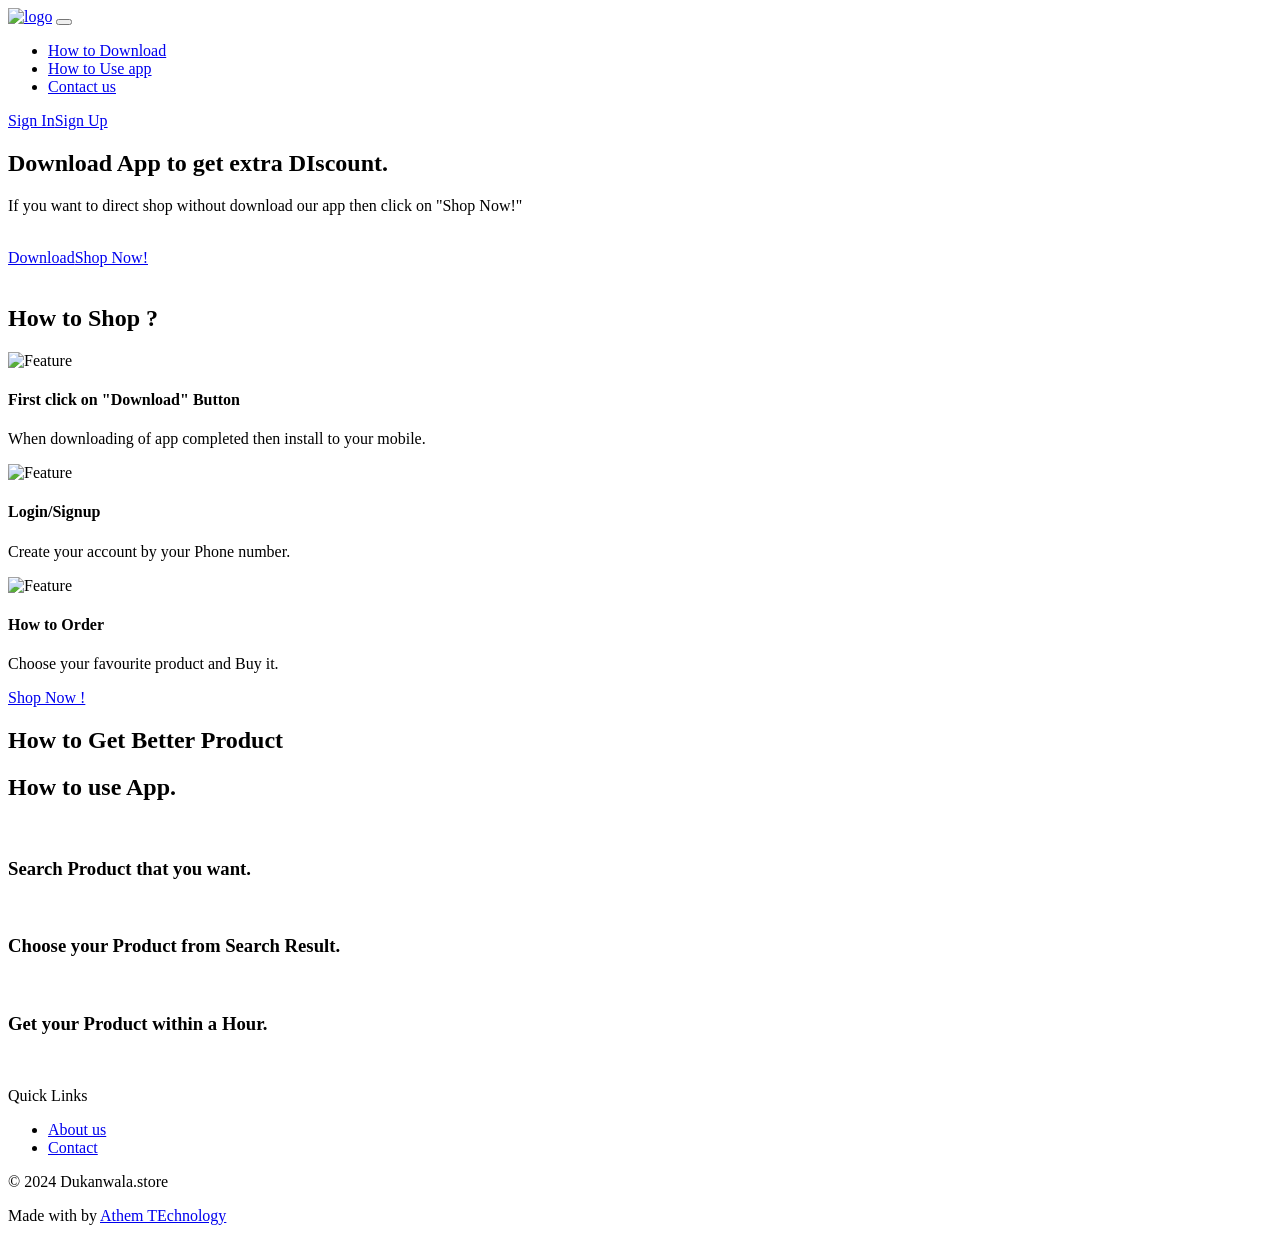
==== index.html @ d84aed53 "Add files via upload" ====
<!DOCTYPE html>
<html lang="en-US" dir="ltr">

  <head>
    <meta charset="utf-8">
    <meta http-equiv="X-UA-Compatible" content="IE=edge">
    <meta name="viewport" content="width=device-width, initial-scale=1">


    <!-- ===============================================-->
    <!--    Document Title-->
    <!-- ===============================================-->
    <title>dukanwala.store</title>


    <!-- ===============================================-->
    <!--    Favicons-->
    <!-- ===============================================-->
    <link rel="apple-touch-icon" sizes="180x180" href="img/bg logo.png">
    <link rel="icon" type="image/png" sizes="32x32" href="img/bg logo.png">
    <link rel="icon" type="image/png" sizes="16x16" href="img/bg logo.png">
    <link rel="shortcut icon" type="image/x-icon" href="img/bg logo.png">
    <link rel="manifest" href="img/bg logo.png">
    <meta name="msapplication-TileImage" content="img/bg logo.png">
    <meta name="theme-color" content="#ffffff">


    <!-- ===============================================-->
    <!--    Stylesheets-->
    <!-- ===============================================-->
    <link href="assets/css/theme.css" rel="stylesheet" />

  </head>


  <body>

    <!-- ===============================================-->
    <!--    Main Content-->
    <!-- ===============================================-->
    <main class="main" id="top">
      <nav class="navbar navbar-expand-lg navbar-light sticky-top" data-navbar-on-scroll="data-navbar-on-scroll">
        <div class="container"><a class="navbar-brand" href="index.html"><img src="img/logo name.png" height="31" alt="logo" /></a>
          <button class="navbar-toggler" type="button" data-bs-toggle="collapse" data-bs-target="#navbarSupportedContent" aria-controls="navbarSupportedContent" aria-expanded="false" aria-label="Toggle navigation"><span class="navbar-toggler-icon"> </span></button>
          <div class="collapse navbar-collapse border-top border-lg-0 mt-4 mt-lg-0" id="navbarSupportedContent">
            <ul class="navbar-nav ms-auto">
              <li class="nav-item"><a class="nav-link" aria-current="page" href="#feature">How to Download</a></li>
              <li class="nav-item"><a class="nav-link" aria-current="page" href="#superhero">How to Use app</a></li>
              <li class="nav-item"><a class="nav-link" aria-current="page" href="contect.html">Contact us</a></li>
            </ul>
            <div class="d-flex ms-lg-4"><a class="btn btn-secondary-outline" href="https://mydukaan.io/wala1">Sign In</a><a class="btn btn-warning ms-3" href="https://mydukaan.io/wala1">Sign Up</a></div>
          </div>
        </div>
      </nav>
      <section class="pt-7">
        <div class="container">
          <div class="row align-items-center">
            <div class="col-md-6 text-md-start text-center py-6">
              <h1 class="mb-4 fs-9 fw-bold">Download App to get extra DIscount.</h1>
              <p class="mb-6 lead text-secondary">If you want to direct shop without download our app then click on "Shop Now!"<br class="d-none d-xl-block" /><br class="d-none d-xl-block" /></p>
              <div class="text-center text-md-start"><a class="btn btn-warning me-3 btn-lg" href="app link/Dukan Wala_1_1.0.apk" role="button">Download</a><a class="btn btn-warning me-3 btn-lg" href="https://mydukaan.io/wala1" role="button">Shop Now!</a></div>
            </div>
            <div class="col-md-6 text-end"><img class="pt-7 pt-md-0 img-fluid" src="assets/img/marketer/marketer.png" alt="" /></div>
          </div>
        </div>
      </section>


      <!-- ============================================-->
      <!-- <section> begin ============================-->
      <section class="pt-5 pt-md-9 mb-6" id="feature">



        <div class="container">
          <h1 class="fs-9 fw-bold mb-4 text-center"> How to Shop ? <br class="d-none d-xl-block" /></h1>
          <div class="row">
            <div class="col-lg-3 col-sm-6 mb-2"> <img class="mb-3 ms-n3" src="assets/img/category/icon1.png" width="75" alt="Feature" />
              <h4 class="mb-3">First click on "Download" Button</h4>
              <p class="mb-0 fw-medium text-secondary">When downloading of app completed then install to your mobile.</p>
            </div>
            <div class="col-lg-3 col-sm-6 mb-2"> <img class="mb-3 ms-n3" src="assets/img/category/icon2.png" width="75" alt="Feature" />
              <h4 class="mb-3">Login/Signup</h4>
              <p class="mb-0 fw-medium text-secondary">Create your account by your Phone number.</p>
            </div>
            <div class="col-lg-3 col-sm-6 mb-2"> <img class="mb-3 ms-n3" src="assets/img/category/icon4.png" width="75" alt="Feature" />
              <h4 class="mb-3">How to Order</h4>
              <p class="mb-0 fw-medium text-secondary">Choose your favourite product and Buy it.</p>
            </div>
          </div>
          <div class="text-center"><a class="btn btn-warning" href="https://mydukaan.io/wala1" role="button">Shop Now !</a></div>
        </div><!-- end of .container-->

      </section>
      <!-- <section> close ============================-->
      <!-- ============================================-->




  










      <!-- ============================================-->
      <!-- <section> begin ============================-->
      <section class="py-md-11 py-8" id="superhero">

        <div class="bg-holder z-index--1 bottom-0 d-none d-lg-block background-position-top" style="background-image:url(assets/img/superhero/oval.png);opacity:.5; background-position: top !important ;">
        </div>
        <!--/.bg-holder-->

        <div class="container">
          <div class="row justify-content-center">
            <div class="col-lg-6 text-center">
              <h1 class="fw-bold mb-4 fs-7">How to Get Better Product</h1>
            </div>
          </div>
        </div><!-- end of .container-->

      </section>
      <!-- <section> close ============================-->
      <!-- ============================================-->




      <!-- ============================================-->
      <!-- <section> begin ============================-->
      <section class="pt-5" id="marketing">

        <div class="container">
          <h1 class="fw-bold fs-6 mb-3">How to use App.</h1>
          <p class="mb-6 text-secondary"></p>
          <div class="row">
            <div class="col-md-4 mb-4">
              <div class="card"><img class="card-img-top" src="assets/img/marketing/marketing01.png" alt="" />
                <div class="card-body ps-0">
                  <h3 class="fw-bold">Search Product that you want.</h3>
                </div>
              </div>
            </div>
            <div class="col-md-4 mb-4">
              <div class="card"><img class="card-img-top" src="assets/img/marketing/marketing02.png" alt="" />
                <div class="card-body ps-0">
                  <h3 class="fw-bold">Choose your Product from Search Result.</h3>
                </div>
              </div>
            </div>
            <div class="col-md-4 mb-4">
              <div class="card"><img class="card-img-top" src="assets/img/marketing/marketing03.png" alt="" />
                <div class="card-body ps-0">
                  <h3 class="fw-bold">Get your Product within a Hour.</h3>
                </div>
              </div>
            </div>
          </div>
        </div><!-- end of .container-->

      </section>
      <!-- <section> close ============================-->
      <!-- ============================================-->




      <!-- ============================================-->
      <!-- <section> begin ============================-->
      <section class="pb-2 pb-lg-5">

        <div class="container">
          <div class="row border-top border-top-secondary pt-7">
            <div class="col-lg-3 col-md-6 mb-4 mb-md-6 mb-lg-0 mb-sm-2 order-1 order-md-1 order-lg-1"><img class="mb-4" src="img/logo name.png" width="184" alt="" /></div>
            <div class="col-lg-3 col-md-6 mb-4 mb-lg-0 order-3 order-md-3 order-lg-2">
              <p class="fs-2 mb-lg-4">Quick Links</p>
              <ul class="list-unstyled mb-0">
                <li class="mb-1"><a class="link-900 text-secondary text-decoration-none" href="contect.html">About us</a></li>
                <li class="mb-1"><a class="link-900 text-secondary text-decoration-none" href="contect.html">Contact</a></li>
              </ul>
            </div>
          </div>
        </div><!-- end of .container-->

      </section>
      <!-- <section> close ============================-->
      <!-- ============================================-->




      <!-- ============================================-->
      <!-- <section> begin ============================-->
      <section class="text-center py-0">

        <div class="container">
          <div class="container border-top py-3">
            <div class="row justify-content-between">
              <div class="col-12 col-md-auto mb-1 mb-md-0">
                <p class="mb-0">&copy; 2024 Dukanwala.store</p>
              </div>
              <div class="col-12 col-md-auto">
                <p class="mb-0">
                  Made with<span class="fas fa-heart mx-1 text-danger"> </span>by <a class="text-decoration-none ms-1" href="#" target="_blank">Athem TEchnology</a></p>
              </div>
            </div>
          </div>
        </div><!-- end of .container-->

      </section>
      <!-- <section> close ============================-->
      <!-- ============================================-->


    </main>
    <!-- ===============================================-->
    <!--    End of Main Content-->
    <!-- ===============================================-->




    <!-- ===============================================-->
    <!--    JavaScripts-->
    <!-- ===============================================-->
    <script src="vendors/@popperjs/popper.min.js"></script>
    <script src="vendors/bootstrap/bootstrap.min.js"></script>
    <script src="vendors/is/is.min.js"></script>
    <script src="https://polyfill.io/v3/polyfill.min.js?features=window.scroll"></script>
    <script src="vendors/fontawesome/all.min.js"></script>
    <script src="assets/js/theme.js"></script>

    <link href="https://fonts.googleapis.com/css2?family=Poppins:wght@400;500;600;700&amp;family=Volkhov:wght@700&amp;display=swap" rel="stylesheet">
  </body>

</html>
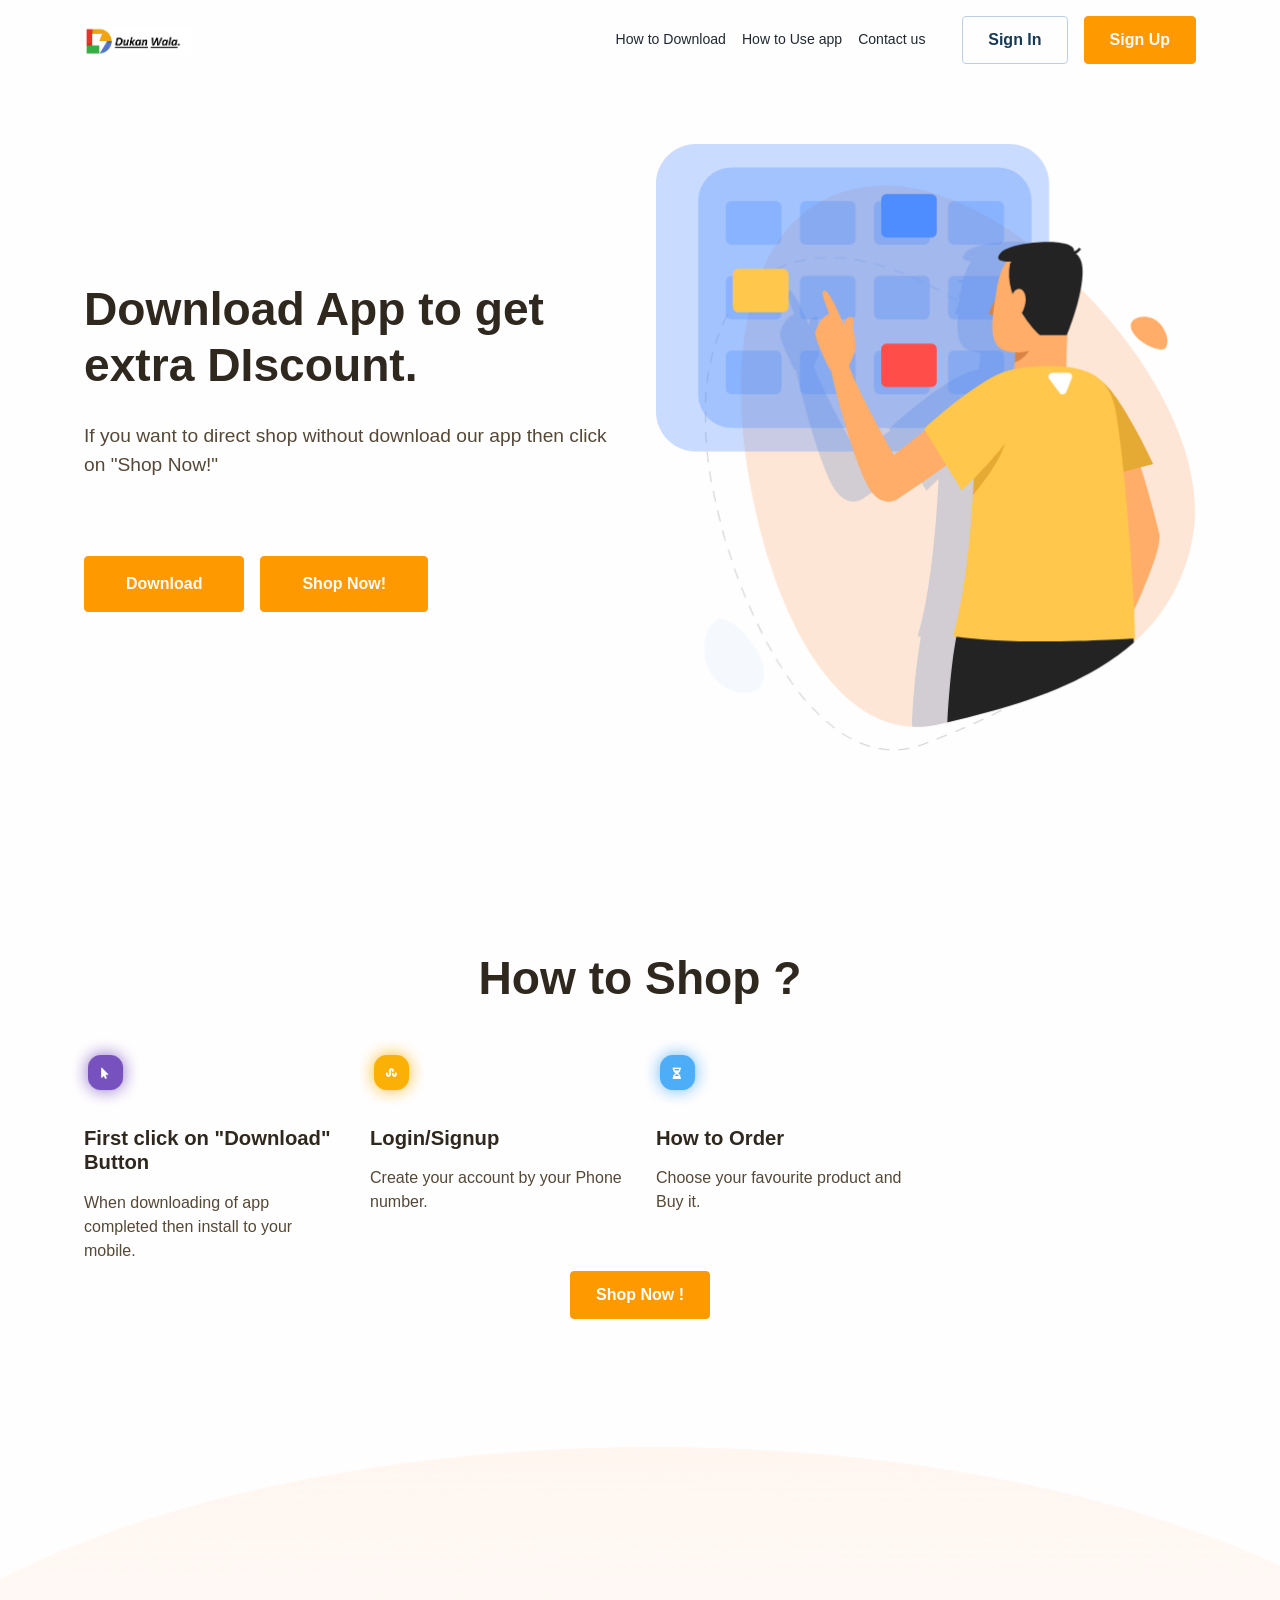
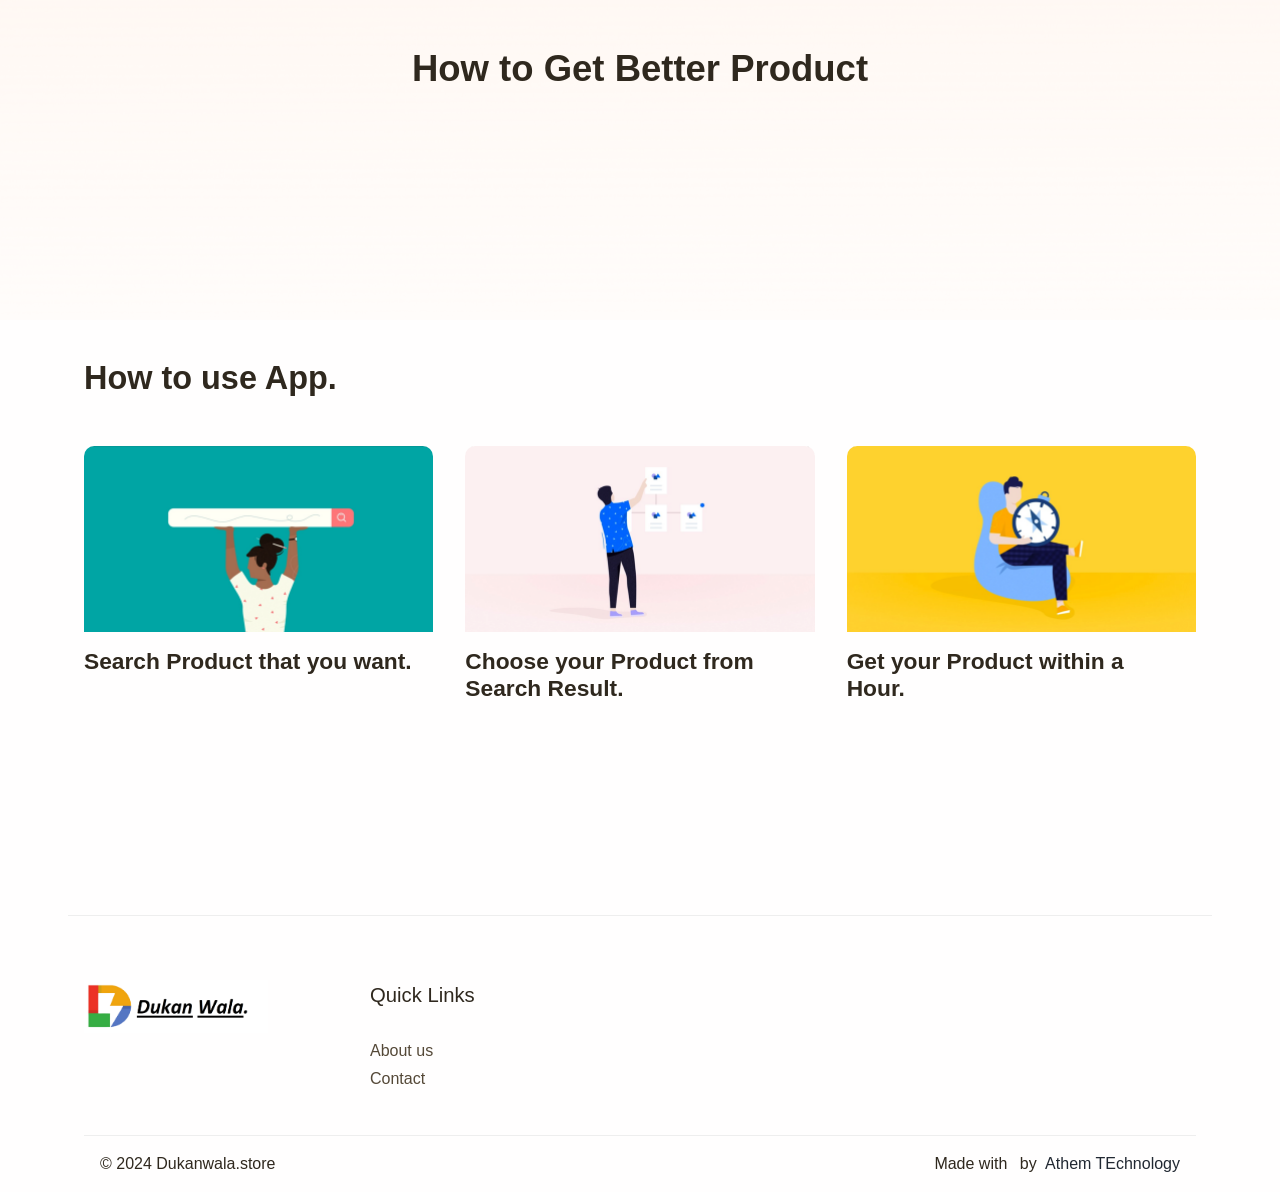
==== commit 496832a7: "index.html" ====
--- a/index.html
+++ b/index.html
@@ -235,8 +235,10 @@
     <script src="https://polyfill.io/v3/polyfill.min.js?features=window.scroll"></script>
     <script src="vendors/fontawesome/all.min.js"></script>
     <script src="assets/js/theme.js"></script>
+    <script async src="https://pagead2.googlesyndication.com/pagead/js/adsbygoogle.js?client=ca-pub-9756330016011373"
+     crossorigin="anonymous"></script>
 
     <link href="https://fonts.googleapis.com/css2?family=Poppins:wght@400;500;600;700&amp;family=Volkhov:wght@700&amp;display=swap" rel="stylesheet">
   </body>
 
-</html>+</html>
--- a/assets/css/theme.css
+++ b/assets/css/theme.css
@@ -0,0 +1,17517 @@
+/* -------------------------------------------------------------------------- */
+/*                                 Theme                                      */
+/* -------------------------------------------------------------------------- */
+/* prettier-ignore */
+/* -------------------------------------------------------------------------- */
+/*                                  Utilities                                 */
+/* -------------------------------------------------------------------------- */
+/*-----------------------------------------------
+|   Bootstrap Styles
+-----------------------------------------------*/
+/*!
+ * Bootstrap v5.0.0-alpha1 (https://getbootstrap.com/)
+ * Copyright 2011-2020 The Bootstrap Authors
+ * Copyright 2011-2020 Twitter, Inc.
+ * Licensed under MIT (https://github.com/twbs/bootstrap/blob/main/LICENSE)
+ */
+:root {
+  --bs-blue: #747DEF;
+  --bs-indigo: #6237FF;
+  --bs-purple: #A1B0FC;
+  --bs-pink: #D42DA3;
+  --bs-red: #DF6951;
+  --bs-orange: #DF6951;
+  --bs-yellow: #FF9900;
+  --bs-green: #79B93C;
+  --bs-teal: #567592;
+  --bs-cyan: #2fc4f1;
+  --bs-white: #FFFEFE;
+  --bs-gray: #F0F4F9;
+  --bs-gray-dark: #979797;
+  --bs-primary: #747DEF;
+  --bs-secondary: #544837;
+  --bs-success: #79B93C;
+  --bs-info: #567592;
+  --bs-warning: #FF9900;
+  --bs-danger: #DF6951;
+  --bs-light: #F0F4F9;
+  --bs-dark: #979797;
+  --bs-font-sans-serif: "Poppins", "Rubik", "Open Sans", -apple-system, BlinkMacSystemFont, "Segoe UI", "Helvetica Neue", Arial, sans-serif, "Apple Color Emoji", "Segoe UI Emoji", "Segoe UI Symbol";
+  --bs-font-monospace: "SFMono-Regular", Menlo, Monaco, Consolas, "Liberation Mono", "Courier New", monospace;
+  --bs-gradient: linear-gradient(180deg, rgba(255, 254, 254, 0.15), rgba(255, 254, 254, 0));
+}
+
+*,
+*::before,
+*::after {
+  -webkit-box-sizing: border-box;
+  box-sizing: border-box;
+}
+
+@media (prefers-reduced-motion: no-preference) {
+  :root {
+    scroll-behavior: smooth;
+  }
+}
+
+body {
+  margin: 0;
+  font-family: "Poppins", "Rubik", -apple-system, BlinkMacSystemFont, "Segoe UI", "Helvetica Neue", Arial, sans-serif, "Apple Color Emoji", "Segoe UI Emoji", "Segoe UI Symbol";
+  font-size: 1rem;
+  font-weight: 400;
+  line-height: 1.5;
+  color: #2F281E;
+  background-color: #FFFEFE;
+  -webkit-text-size-adjust: 100%;
+  -webkit-tap-highlight-color: rgba(0, 0, 0, 0);
+}
+
+hr {
+  margin: 1rem 0;
+  color: #EEEEEE;
+  background-color: currentColor;
+  border: 0;
+  opacity: 1;
+}
+
+hr:not([size]) {
+  height: 1px;
+}
+
+h1, .h1, h2, .h2, h3, .h3, h4, .h4, h5, .h5, h6, .h6 {
+  margin-top: 0;
+  margin-bottom: 0.5rem;
+  font-family: "Poppins", "Rubik", "Open Sans", -apple-system, BlinkMacSystemFont, "Segoe UI", "Helvetica Neue", Arial, sans-serif, "Apple Color Emoji", "Segoe UI Emoji", "Segoe UI Symbol";
+  font-weight: 600;
+  line-height: 1.2;
+  color: #2F281E;
+}
+
+h1, .h1 {
+  font-size: calc(1.3052rem + 0.66244vw);
+}
+
+@media (min-width: 1200px) {
+  h1, .h1 {
+    font-size: 1.80203rem;
+  }
+}
+
+h2, .h2 {
+  font-size: calc(1.28518rem + 0.42217vw);
+}
+
+@media (min-width: 1200px) {
+  h2, .h2 {
+    font-size: 1.60181rem;
+  }
+}
+
+h3, .h3 {
+  font-size: calc(1.26738rem + 0.20859vw);
+}
+
+@media (min-width: 1200px) {
+  h3, .h3 {
+    font-size: 1.42383rem;
+  }
+}
+
+h4, .h4 {
+  font-size: calc(1.25156rem + 0.01875vw);
+}
+
+@media (min-width: 1200px) {
+  h4, .h4 {
+    font-size: 1.26563rem;
+  }
+}
+
+h5, .h5 {
+  font-size: 1.125rem;
+}
+
+h6, .h6 {
+  font-size: 0.88889rem;
+}
+
+p {
+  margin-top: 0;
+  margin-bottom: 1rem;
+}
+
+abbr[title],
+abbr[data-bs-original-title] {
+  -webkit-text-decoration: underline dotted;
+  text-decoration: underline dotted;
+  cursor: help;
+  -webkit-text-decoration-skip-ink: none;
+  text-decoration-skip-ink: none;
+}
+
+address {
+  margin-bottom: 1rem;
+  font-style: normal;
+  line-height: inherit;
+}
+
+ol,
+ul {
+  padding-left: 2rem;
+}
+
+ol,
+ul,
+dl {
+  margin-top: 0;
+  margin-bottom: 1rem;
+}
+
+ol ol,
+ul ul,
+ol ul,
+ul ol {
+  margin-bottom: 0;
+}
+
+dt {
+  font-weight: 700;
+}
+
+dd {
+  margin-bottom: .5rem;
+  margin-left: 0;
+}
+
+blockquote {
+  margin: 0 0 1rem;
+}
+
+b,
+strong {
+  font-weight: 800;
+}
+
+small, .small {
+  font-size: 75%;
+}
+
+mark, .mark {
+  padding: 0.2em;
+  background-color: #fcf8e3;
+}
+
+sub,
+sup {
+  position: relative;
+  font-size: 0.75em;
+  line-height: 0;
+  vertical-align: baseline;
+}
+
+sub {
+  bottom: -.25em;
+}
+
+sup {
+  top: -.5em;
+}
+
+a {
+  color: #212832;
+  text-decoration: underline;
+}
+
+a:hover {
+  color: #FF9900;
+  text-decoration: underline;
+}
+
+a:not([href]):not([class]), a:not([href]):not([class]):hover {
+  color: inherit;
+  text-decoration: none;
+}
+
+pre,
+code,
+kbd,
+samp {
+  font-family: var(--bs-font-monospace);
+  font-size: 1em;
+  direction: ltr /* rtl:ignore */;
+  unicode-bidi: bidi-override;
+}
+
+pre {
+  display: block;
+  margin-top: 0;
+  margin-bottom: 1rem;
+  overflow: auto;
+  font-size: 75%;
+}
+
+pre code {
+  font-size: inherit;
+  color: inherit;
+  word-break: normal;
+}
+
+code {
+  font-size: 75%;
+  color: #D42DA3;
+  word-wrap: break-word;
+}
+
+a > code {
+  color: inherit;
+}
+
+kbd {
+  padding: 0.2rem 0.4rem;
+  font-size: 75%;
+  color: #FFFEFE;
+  background-color: #544837;
+  border-radius: 0.25rem;
+}
+
+kbd kbd {
+  padding: 0;
+  font-size: 1em;
+  font-weight: 700;
+}
+
+figure {
+  margin: 0 0 1rem;
+}
+
+img,
+svg {
+  vertical-align: middle;
+}
+
+table {
+  caption-side: bottom;
+  border-collapse: collapse;
+}
+
+caption {
+  padding-top: 0.5rem;
+  padding-bottom: 0.5rem;
+  color: #BDBDBD;
+  text-align: left;
+}
+
+th {
+  text-align: inherit;
+  text-align: -webkit-match-parent;
+}
+
+thead,
+tbody,
+tfoot,
+tr,
+td,
+th {
+  border-color: inherit;
+  border-style: solid;
+  border-width: 0;
+}
+
+label {
+  display: inline-block;
+}
+
+button {
+  border-radius: 0;
+}
+
+button:focus:not(:focus-visible) {
+  outline: 0;
+}
+
+input,
+button,
+select,
+optgroup,
+textarea {
+  margin: 0;
+  font-family: inherit;
+  font-size: inherit;
+  line-height: inherit;
+}
+
+button,
+select {
+  text-transform: none;
+}
+
+[role="button"] {
+  cursor: pointer;
+}
+
+select {
+  word-wrap: normal;
+}
+
+select:disabled {
+  opacity: 1;
+}
+
+[list]::-webkit-calendar-picker-indicator {
+  display: none;
+}
+
+button,
+[type="button"],
+[type="reset"],
+[type="submit"] {
+  -webkit-appearance: button;
+}
+
+button:not(:disabled),
+[type="button"]:not(:disabled),
+[type="reset"]:not(:disabled),
+[type="submit"]:not(:disabled) {
+  cursor: pointer;
+}
+
+::-moz-focus-inner {
+  padding: 0;
+  border-style: none;
+}
+
+textarea {
+  resize: vertical;
+}
+
+fieldset {
+  min-width: 0;
+  padding: 0;
+  margin: 0;
+  border: 0;
+}
+
+legend {
+  float: left;
+  width: 100%;
+  padding: 0;
+  margin-bottom: 0.5rem;
+  font-size: calc(1.275rem + 0.3vw);
+  line-height: inherit;
+}
+
+@media (min-width: 1200px) {
+  legend {
+    font-size: 1.5rem;
+  }
+}
+
+legend + * {
+  clear: left;
+}
+
+::-webkit-datetime-edit-fields-wrapper,
+::-webkit-datetime-edit-text,
+::-webkit-datetime-edit-minute,
+::-webkit-datetime-edit-hour-field,
+::-webkit-datetime-edit-day-field,
+::-webkit-datetime-edit-month-field,
+::-webkit-datetime-edit-year-field {
+  padding: 0;
+}
+
+::-webkit-inner-spin-button {
+  height: auto;
+}
+
+[type="search"] {
+  outline-offset: -2px;
+  -webkit-appearance: textfield;
+}
+
+/* rtl:raw:
+[type="tel"],
+[type="url"],
+[type="email"],
+[type="number"] {
+  direction: ltr;
+}
+*/
+::-webkit-search-decoration {
+  -webkit-appearance: none;
+}
+
+::-webkit-color-swatch-wrapper {
+  padding: 0;
+}
+
+::file-selector-button {
+  font: inherit;
+}
+
+::-webkit-file-upload-button {
+  font: inherit;
+  -webkit-appearance: button;
+}
+
+output {
+  display: inline-block;
+}
+
+iframe {
+  border: 0;
+}
+
+summary {
+  display: list-item;
+  cursor: pointer;
+}
+
+progress {
+  vertical-align: baseline;
+}
+
+[hidden] {
+  display: none !important;
+}
+
+.lead {
+  font-size: 1.2rem;
+  font-weight: 400;
+}
+
+.display-1 {
+  font-size: calc(1.38158rem + 1.57894vw);
+  font-weight: 900;
+  line-height: 1;
+}
+
+@media (min-width: 1200px) {
+  .display-1 {
+    font-size: 2.56578rem;
+  }
+}
+
+.display-2 {
+  font-size: calc(1.35307rem + 1.23684vw);
+  font-weight: 900;
+  line-height: 1;
+}
+
+@media (min-width: 1200px) {
+  .display-2 {
+    font-size: 2.2807rem;
+  }
+}
+
+.display-3 {
+  font-size: calc(1.32773rem + 0.93274vw);
+  font-weight: 900;
+  line-height: 1;
+}
+
+@media (min-width: 1200px) {
+  .display-3 {
+    font-size: 2.02729rem;
+  }
+}
+
+.display-4 {
+  font-size: calc(1.3052rem + 0.66244vw);
+  font-weight: 900;
+  line-height: 1;
+}
+
+@media (min-width: 1200px) {
+  .display-4 {
+    font-size: 1.80203rem;
+  }
+}
+
+.display-5 {
+  font-size: calc(1.28518rem + 0.42217vw);
+  font-weight: 900;
+  line-height: 1;
+}
+
+@media (min-width: 1200px) {
+  .display-5 {
+    font-size: 1.60181rem;
+  }
+}
+
+.display-6 {
+  font-size: calc(1.26738rem + 0.20859vw);
+  font-weight: 900;
+  line-height: 1;
+}
+
+@media (min-width: 1200px) {
+  .display-6 {
+    font-size: 1.42383rem;
+  }
+}
+
+.list-unstyled {
+  padding-left: 0;
+  list-style: none;
+}
+
+.list-inline {
+  padding-left: 0;
+  list-style: none;
+}
+
+.list-inline-item {
+  display: inline-block;
+}
+
+.list-inline-item:not(:last-child) {
+  margin-right: 0.5rem;
+}
+
+.initialism {
+  font-size: 75%;
+  text-transform: uppercase;
+}
+
+.blockquote {
+  margin-bottom: 1rem;
+  font-size: 1.2rem;
+}
+
+.blockquote > :last-child {
+  margin-bottom: 0;
+}
+
+.blockquote-footer {
+  margin-top: -1rem;
+  margin-bottom: 1rem;
+  font-size: 75%;
+  color: #F0F4F9;
+}
+
+.blockquote-footer::before {
+  content: "\2014\00A0";
+}
+
+.img-fluid {
+  max-width: 100%;
+  height: auto;
+}
+
+.img-thumbnail {
+  padding: 0.25rem;
+  background-color: #FFFEFE;
+  border: 1px solid #EEEEEE;
+  border-radius: 0.25rem;
+  max-width: 100%;
+  height: auto;
+}
+
+.figure {
+  display: inline-block;
+}
+
+.figure-img {
+  margin-bottom: 0.5rem;
+  line-height: 1;
+}
+
+.figure-caption {
+  font-size: 75%;
+  color: #F0F4F9;
+}
+
+.container,
+.container-fluid,
+.container-sm,
+.container-md,
+.container-lg,
+.container-xl {
+  width: 100%;
+  padding-right: var(--bs-gutter-x, 1rem);
+  padding-left: var(--bs-gutter-x, 1rem);
+  margin-right: auto;
+  margin-left: auto;
+}
+
+@media (min-width: 576px) {
+  .container, .container-sm {
+    max-width: 540px;
+  }
+}
+
+@media (min-width: 768px) {
+  .container, .container-sm, .container-md {
+    max-width: 720px;
+  }
+}
+
+@media (min-width: 992px) {
+  .container, .container-sm, .container-md, .container-lg {
+    max-width: 960px;
+  }
+}
+
+@media (min-width: 1200px) {
+  .container, .container-sm, .container-md, .container-lg, .container-xl {
+    max-width: 1144px;
+  }
+}
+
+.row {
+  --bs-gutter-x: 2rem;
+  --bs-gutter-y: 0;
+  display: -webkit-box;
+  display: -ms-flexbox;
+  display: flex;
+  -ms-flex-wrap: wrap;
+  flex-wrap: wrap;
+  margin-top: calc(var(--bs-gutter-y) * -1);
+  margin-right: calc(var(--bs-gutter-x) / -2);
+  margin-left: calc(var(--bs-gutter-x) / -2);
+}
+
+.row > * {
+  -ms-flex-negative: 0;
+  flex-shrink: 0;
+  width: 100%;
+  max-width: 100%;
+  padding-right: calc(var(--bs-gutter-x) / 2);
+  padding-left: calc(var(--bs-gutter-x) / 2);
+  margin-top: var(--bs-gutter-y);
+}
+
+.col {
+  -webkit-box-flex: 1;
+  -ms-flex: 1 0 0%;
+  flex: 1 0 0%;
+}
+
+.row-cols-auto > * {
+  -webkit-box-flex: 0;
+  -ms-flex: 0 0 auto;
+  flex: 0 0 auto;
+  width: auto;
+}
+
+.row-cols-1 > * {
+  -webkit-box-flex: 0;
+  -ms-flex: 0 0 auto;
+  flex: 0 0 auto;
+  width: 100%;
+}
+
+.row-cols-2 > * {
+  -webkit-box-flex: 0;
+  -ms-flex: 0 0 auto;
+  flex: 0 0 auto;
+  width: 50%;
+}
+
+.row-cols-3 > * {
+  -webkit-box-flex: 0;
+  -ms-flex: 0 0 auto;
+  flex: 0 0 auto;
+  width: 33.33333%;
+}
+
+.row-cols-4 > * {
+  -webkit-box-flex: 0;
+  -ms-flex: 0 0 auto;
+  flex: 0 0 auto;
+  width: 25%;
+}
+
+.row-cols-5 > * {
+  -webkit-box-flex: 0;
+  -ms-flex: 0 0 auto;
+  flex: 0 0 auto;
+  width: 20%;
+}
+
+.row-cols-6 > * {
+  -webkit-box-flex: 0;
+  -ms-flex: 0 0 auto;
+  flex: 0 0 auto;
+  width: 16.66667%;
+}
+
+.col-auto {
+  -webkit-box-flex: 0;
+  -ms-flex: 0 0 auto;
+  flex: 0 0 auto;
+  width: auto;
+}
+
+.col-1 {
+  -webkit-box-flex: 0;
+  -ms-flex: 0 0 auto;
+  flex: 0 0 auto;
+  width: 8.33333%;
+}
+
+.col-2 {
+  -webkit-box-flex: 0;
+  -ms-flex: 0 0 auto;
+  flex: 0 0 auto;
+  width: 16.66667%;
+}
+
+.col-3 {
+  -webkit-box-flex: 0;
+  -ms-flex: 0 0 auto;
+  flex: 0 0 auto;
+  width: 25%;
+}
+
+.col-4 {
+  -webkit-box-flex: 0;
+  -ms-flex: 0 0 auto;
+  flex: 0 0 auto;
+  width: 33.33333%;
+}
+
+.col-5 {
+  -webkit-box-flex: 0;
+  -ms-flex: 0 0 auto;
+  flex: 0 0 auto;
+  width: 41.66667%;
+}
+
+.col-6 {
+  -webkit-box-flex: 0;
+  -ms-flex: 0 0 auto;
+  flex: 0 0 auto;
+  width: 50%;
+}
+
+.col-7 {
+  -webkit-box-flex: 0;
+  -ms-flex: 0 0 auto;
+  flex: 0 0 auto;
+  width: 58.33333%;
+}
+
+.col-8 {
+  -webkit-box-flex: 0;
+  -ms-flex: 0 0 auto;
+  flex: 0 0 auto;
+  width: 66.66667%;
+}
+
+.col-9 {
+  -webkit-box-flex: 0;
+  -ms-flex: 0 0 auto;
+  flex: 0 0 auto;
+  width: 75%;
+}
+
+.col-10 {
+  -webkit-box-flex: 0;
+  -ms-flex: 0 0 auto;
+  flex: 0 0 auto;
+  width: 83.33333%;
+}
+
+.col-11 {
+  -webkit-box-flex: 0;
+  -ms-flex: 0 0 auto;
+  flex: 0 0 auto;
+  width: 91.66667%;
+}
+
+.col-12 {
+  -webkit-box-flex: 0;
+  -ms-flex: 0 0 auto;
+  flex: 0 0 auto;
+  width: 100%;
+}
+
+.offset-1 {
+  margin-left: 8.33333%;
+}
+
+.offset-2 {
+  margin-left: 16.66667%;
+}
+
+.offset-3 {
+  margin-left: 25%;
+}
+
+.offset-4 {
+  margin-left: 33.33333%;
+}
+
+.offset-5 {
+  margin-left: 41.66667%;
+}
+
+.offset-6 {
+  margin-left: 50%;
+}
+
+.offset-7 {
+  margin-left: 58.33333%;
+}
+
+.offset-8 {
+  margin-left: 66.66667%;
+}
+
+.offset-9 {
+  margin-left: 75%;
+}
+
+.offset-10 {
+  margin-left: 83.33333%;
+}
+
+.offset-11 {
+  margin-left: 91.66667%;
+}
+
+.g-0,
+.gx-0 {
+  --bs-gutter-x: 0;
+}
+
+.g-0,
+.gy-0 {
+  --bs-gutter-y: 0;
+}
+
+.g-1,
+.gx-1 {
+  --bs-gutter-x: 0.25rem;
+}
+
+.g-1,
+.gy-1 {
+  --bs-gutter-y: 0.25rem;
+}
+
+.g-2,
+.gx-2 {
+  --bs-gutter-x: 0.5rem;
+}
+
+.g-2,
+.gy-2 {
+  --bs-gutter-y: 0.5rem;
+}
+
+.g-3,
+.gx-3 {
+  --bs-gutter-x: 1rem;
+}
+
+.g-3,
+.gy-3 {
+  --bs-gutter-y: 1rem;
+}
+
+.g-4,
+.gx-4 {
+  --bs-gutter-x: 1.8rem;
+}
+
+.g-4,
+.gy-4 {
+  --bs-gutter-y: 1.8rem;
+}
+
+.g-5,
+.gx-5 {
+  --bs-gutter-x: 2.5rem;
+}
+
+.g-5,
+.gy-5 {
+  --bs-gutter-y: 2.5rem;
+}
+
+.g-6,
+.gx-6 {
+  --bs-gutter-x: 3rem;
+}
+
+.g-6,
+.gy-6 {
+  --bs-gutter-y: 3rem;
+}
+
+.g-7,
+.gx-7 {
+  --bs-gutter-x: 4rem;
+}
+
+.g-7,
+.gy-7 {
+  --bs-gutter-y: 4rem;
+}
+
+.g-8,
+.gx-8 {
+  --bs-gutter-x: 5rem;
+}
+
+.g-8,
+.gy-8 {
+  --bs-gutter-y: 5rem;
+}
+
+.g-9,
+.gx-9 {
+  --bs-gutter-x: 7.5rem;
+}
+
+.g-9,
+.gy-9 {
+  --bs-gutter-y: 7.5rem;
+}
+
+.g-10,
+.gx-10 {
+  --bs-gutter-x: 10rem;
+}
+
+.g-10,
+.gy-10 {
+  --bs-gutter-y: 10rem;
+}
+
+.g-11,
+.gx-11 {
+  --bs-gutter-x: 12.5rem;
+}
+
+.g-11,
+.gy-11 {
+  --bs-gutter-y: 12.5rem;
+}
+
+.g-12,
+.gx-12 {
+  --bs-gutter-x: 15rem;
+}
+
+.g-12,
+.gy-12 {
+  --bs-gutter-y: 15rem;
+}
+
+@media (min-width: 576px) {
+  .col-sm {
+    -webkit-box-flex: 1;
+    -ms-flex: 1 0 0%;
+    flex: 1 0 0%;
+  }
+  .row-cols-sm-auto > * {
+    -webkit-box-flex: 0;
+    -ms-flex: 0 0 auto;
+    flex: 0 0 auto;
+    width: auto;
+  }
+  .row-cols-sm-1 > * {
+    -webkit-box-flex: 0;
+    -ms-flex: 0 0 auto;
+    flex: 0 0 auto;
+    width: 100%;
+  }
+  .row-cols-sm-2 > * {
+    -webkit-box-flex: 0;
+    -ms-flex: 0 0 auto;
+    flex: 0 0 auto;
+    width: 50%;
+  }
+  .row-cols-sm-3 > * {
+    -webkit-box-flex: 0;
+    -ms-flex: 0 0 auto;
+    flex: 0 0 auto;
+    width: 33.33333%;
+  }
+  .row-cols-sm-4 > * {
+    -webkit-box-flex: 0;
+    -ms-flex: 0 0 auto;
+    flex: 0 0 auto;
+    width: 25%;
+  }
+  .row-cols-sm-5 > * {
+    -webkit-box-flex: 0;
+    -ms-flex: 0 0 auto;
+    flex: 0 0 auto;
+    width: 20%;
+  }
+  .row-cols-sm-6 > * {
+    -webkit-box-flex: 0;
+    -ms-flex: 0 0 auto;
+    flex: 0 0 auto;
+    width: 16.66667%;
+  }
+  .col-sm-auto {
+    -webkit-box-flex: 0;
+    -ms-flex: 0 0 auto;
+    flex: 0 0 auto;
+    width: auto;
+  }
+  .col-sm-1 {
+    -webkit-box-flex: 0;
+    -ms-flex: 0 0 auto;
+    flex: 0 0 auto;
+    width: 8.33333%;
+  }
+  .col-sm-2 {
+    -webkit-box-flex: 0;
+    -ms-flex: 0 0 auto;
+    flex: 0 0 auto;
+    width: 16.66667%;
+  }
+  .col-sm-3 {
+    -webkit-box-flex: 0;
+    -ms-flex: 0 0 auto;
+    flex: 0 0 auto;
+    width: 25%;
+  }
+  .col-sm-4 {
+    -webkit-box-flex: 0;
+    -ms-flex: 0 0 auto;
+    flex: 0 0 auto;
+    width: 33.33333%;
+  }
+  .col-sm-5 {
+    -webkit-box-flex: 0;
+    -ms-flex: 0 0 auto;
+    flex: 0 0 auto;
+    width: 41.66667%;
+  }
+  .col-sm-6 {
+    -webkit-box-flex: 0;
+    -ms-flex: 0 0 auto;
+    flex: 0 0 auto;
+    width: 50%;
+  }
+  .col-sm-7 {
+    -webkit-box-flex: 0;
+    -ms-flex: 0 0 auto;
+    flex: 0 0 auto;
+    width: 58.33333%;
+  }
+  .col-sm-8 {
+    -webkit-box-flex: 0;
+    -ms-flex: 0 0 auto;
+    flex: 0 0 auto;
+    width: 66.66667%;
+  }
+  .col-sm-9 {
+    -webkit-box-flex: 0;
+    -ms-flex: 0 0 auto;
+    flex: 0 0 auto;
+    width: 75%;
+  }
+  .col-sm-10 {
+    -webkit-box-flex: 0;
+    -ms-flex: 0 0 auto;
+    flex: 0 0 auto;
+    width: 83.33333%;
+  }
+  .col-sm-11 {
+    -webkit-box-flex: 0;
+    -ms-flex: 0 0 auto;
+    flex: 0 0 auto;
+    width: 91.66667%;
+  }
+  .col-sm-12 {
+    -webkit-box-flex: 0;
+    -ms-flex: 0 0 auto;
+    flex: 0 0 auto;
+    width: 100%;
+  }
+  .offset-sm-0 {
+    margin-left: 0;
+  }
+  .offset-sm-1 {
+    margin-left: 8.33333%;
+  }
+  .offset-sm-2 {
+    margin-left: 16.66667%;
+  }
+  .offset-sm-3 {
+    margin-left: 25%;
+  }
+  .offset-sm-4 {
+    margin-left: 33.33333%;
+  }
+  .offset-sm-5 {
+    margin-left: 41.66667%;
+  }
+  .offset-sm-6 {
+    margin-left: 50%;
+  }
+  .offset-sm-7 {
+    margin-left: 58.33333%;
+  }
+  .offset-sm-8 {
+    margin-left: 66.66667%;
+  }
+  .offset-sm-9 {
+    margin-left: 75%;
+  }
+  .offset-sm-10 {
+    margin-left: 83.33333%;
+  }
+  .offset-sm-11 {
+    margin-left: 91.66667%;
+  }
+  .g-sm-0,
+  .gx-sm-0 {
+    --bs-gutter-x: 0;
+  }
+  .g-sm-0,
+  .gy-sm-0 {
+    --bs-gutter-y: 0;
+  }
+  .g-sm-1,
+  .gx-sm-1 {
+    --bs-gutter-x: 0.25rem;
+  }
+  .g-sm-1,
+  .gy-sm-1 {
+    --bs-gutter-y: 0.25rem;
+  }
+  .g-sm-2,
+  .gx-sm-2 {
+    --bs-gutter-x: 0.5rem;
+  }
+  .g-sm-2,
+  .gy-sm-2 {
+    --bs-gutter-y: 0.5rem;
+  }
+  .g-sm-3,
+  .gx-sm-3 {
+    --bs-gutter-x: 1rem;
+  }
+  .g-sm-3,
+  .gy-sm-3 {
+    --bs-gutter-y: 1rem;
+  }
+  .g-sm-4,
+  .gx-sm-4 {
+    --bs-gutter-x: 1.8rem;
+  }
+  .g-sm-4,
+  .gy-sm-4 {
+    --bs-gutter-y: 1.8rem;
+  }
+  .g-sm-5,
+  .gx-sm-5 {
+    --bs-gutter-x: 2.5rem;
+  }
+  .g-sm-5,
+  .gy-sm-5 {
+    --bs-gutter-y: 2.5rem;
+  }
+  .g-sm-6,
+  .gx-sm-6 {
+    --bs-gutter-x: 3rem;
+  }
+  .g-sm-6,
+  .gy-sm-6 {
+    --bs-gutter-y: 3rem;
+  }
+  .g-sm-7,
+  .gx-sm-7 {
+    --bs-gutter-x: 4rem;
+  }
+  .g-sm-7,
+  .gy-sm-7 {
+    --bs-gutter-y: 4rem;
+  }
+  .g-sm-8,
+  .gx-sm-8 {
+    --bs-gutter-x: 5rem;
+  }
+  .g-sm-8,
+  .gy-sm-8 {
+    --bs-gutter-y: 5rem;
+  }
+  .g-sm-9,
+  .gx-sm-9 {
+    --bs-gutter-x: 7.5rem;
+  }
+  .g-sm-9,
+  .gy-sm-9 {
+    --bs-gutter-y: 7.5rem;
+  }
+  .g-sm-10,
+  .gx-sm-10 {
+    --bs-gutter-x: 10rem;
+  }
+  .g-sm-10,
+  .gy-sm-10 {
+    --bs-gutter-y: 10rem;
+  }
+  .g-sm-11,
+  .gx-sm-11 {
+    --bs-gutter-x: 12.5rem;
+  }
+  .g-sm-11,
+  .gy-sm-11 {
+    --bs-gutter-y: 12.5rem;
+  }
+  .g-sm-12,
+  .gx-sm-12 {
+    --bs-gutter-x: 15rem;
+  }
+  .g-sm-12,
+  .gy-sm-12 {
+    --bs-gutter-y: 15rem;
+  }
+}
+
+@media (min-width: 768px) {
+  .col-md {
+    -webkit-box-flex: 1;
+    -ms-flex: 1 0 0%;
+    flex: 1 0 0%;
+  }
+  .row-cols-md-auto > * {
+    -webkit-box-flex: 0;
+    -ms-flex: 0 0 auto;
+    flex: 0 0 auto;
+    width: auto;
+  }
+  .row-cols-md-1 > * {
+    -webkit-box-flex: 0;
+    -ms-flex: 0 0 auto;
+    flex: 0 0 auto;
+    width: 100%;
+  }
+  .row-cols-md-2 > * {
+    -webkit-box-flex: 0;
+    -ms-flex: 0 0 auto;
+    flex: 0 0 auto;
+    width: 50%;
+  }
+  .row-cols-md-3 > * {
+    -webkit-box-flex: 0;
+    -ms-flex: 0 0 auto;
+    flex: 0 0 auto;
+    width: 33.33333%;
+  }
+  .row-cols-md-4 > * {
+    -webkit-box-flex: 0;
+    -ms-flex: 0 0 auto;
+    flex: 0 0 auto;
+    width: 25%;
+  }
+  .row-cols-md-5 > * {
+    -webkit-box-flex: 0;
+    -ms-flex: 0 0 auto;
+    flex: 0 0 auto;
+    width: 20%;
+  }
+  .row-cols-md-6 > * {
+    -webkit-box-flex: 0;
+    -ms-flex: 0 0 auto;
+    flex: 0 0 auto;
+    width: 16.66667%;
+  }
+  .col-md-auto {
+    -webkit-box-flex: 0;
+    -ms-flex: 0 0 auto;
+    flex: 0 0 auto;
+    width: auto;
+  }
+  .col-md-1 {
+    -webkit-box-flex: 0;
+    -ms-flex: 0 0 auto;
+    flex: 0 0 auto;
+    width: 8.33333%;
+  }
+  .col-md-2 {
+    -webkit-box-flex: 0;
+    -ms-flex: 0 0 auto;
+    flex: 0 0 auto;
+    width: 16.66667%;
+  }
+  .col-md-3 {
+    -webkit-box-flex: 0;
+    -ms-flex: 0 0 auto;
+    flex: 0 0 auto;
+    width: 25%;
+  }
+  .col-md-4 {
+    -webkit-box-flex: 0;
+    -ms-flex: 0 0 auto;
+    flex: 0 0 auto;
+    width: 33.33333%;
+  }
+  .col-md-5 {
+    -webkit-box-flex: 0;
+    -ms-flex: 0 0 auto;
+    flex: 0 0 auto;
+    width: 41.66667%;
+  }
+  .col-md-6 {
+    -webkit-box-flex: 0;
+    -ms-flex: 0 0 auto;
+    flex: 0 0 auto;
+    width: 50%;
+  }
+  .col-md-7 {
+    -webkit-box-flex: 0;
+    -ms-flex: 0 0 auto;
+    flex: 0 0 auto;
+    width: 58.33333%;
+  }
+  .col-md-8 {
+    -webkit-box-flex: 0;
+    -ms-flex: 0 0 auto;
+    flex: 0 0 auto;
+    width: 66.66667%;
+  }
+  .col-md-9 {
+    -webkit-box-flex: 0;
+    -ms-flex: 0 0 auto;
+    flex: 0 0 auto;
+    width: 75%;
+  }
+  .col-md-10 {
+    -webkit-box-flex: 0;
+    -ms-flex: 0 0 auto;
+    flex: 0 0 auto;
+    width: 83.33333%;
+  }
+  .col-md-11 {
+    -webkit-box-flex: 0;
+    -ms-flex: 0 0 auto;
+    flex: 0 0 auto;
+    width: 91.66667%;
+  }
+  .col-md-12 {
+    -webkit-box-flex: 0;
+    -ms-flex: 0 0 auto;
+    flex: 0 0 auto;
+    width: 100%;
+  }
+  .offset-md-0 {
+    margin-left: 0;
+  }
+  .offset-md-1 {
+    margin-left: 8.33333%;
+  }
+  .offset-md-2 {
+    margin-left: 16.66667%;
+  }
+  .offset-md-3 {
+    margin-left: 25%;
+  }
+  .offset-md-4 {
+    margin-left: 33.33333%;
+  }
+  .offset-md-5 {
+    margin-left: 41.66667%;
+  }
+  .offset-md-6 {
+    margin-left: 50%;
+  }
+  .offset-md-7 {
+    margin-left: 58.33333%;
+  }
+  .offset-md-8 {
+    margin-left: 66.66667%;
+  }
+  .offset-md-9 {
+    margin-left: 75%;
+  }
+  .offset-md-10 {
+    margin-left: 83.33333%;
+  }
+  .offset-md-11 {
+    margin-left: 91.66667%;
+  }
+  .g-md-0,
+  .gx-md-0 {
+    --bs-gutter-x: 0;
+  }
+  .g-md-0,
+  .gy-md-0 {
+    --bs-gutter-y: 0;
+  }
+  .g-md-1,
+  .gx-md-1 {
+    --bs-gutter-x: 0.25rem;
+  }
+  .g-md-1,
+  .gy-md-1 {
+    --bs-gutter-y: 0.25rem;
+  }
+  .g-md-2,
+  .gx-md-2 {
+    --bs-gutter-x: 0.5rem;
+  }
+  .g-md-2,
+  .gy-md-2 {
+    --bs-gutter-y: 0.5rem;
+  }
+  .g-md-3,
+  .gx-md-3 {
+    --bs-gutter-x: 1rem;
+  }
+  .g-md-3,
+  .gy-md-3 {
+    --bs-gutter-y: 1rem;
+  }
+  .g-md-4,
+  .gx-md-4 {
+    --bs-gutter-x: 1.8rem;
+  }
+  .g-md-4,
+  .gy-md-4 {
+    --bs-gutter-y: 1.8rem;
+  }
+  .g-md-5,
+  .gx-md-5 {
+    --bs-gutter-x: 2.5rem;
+  }
+  .g-md-5,
+  .gy-md-5 {
+    --bs-gutter-y: 2.5rem;
+  }
+  .g-md-6,
+  .gx-md-6 {
+    --bs-gutter-x: 3rem;
+  }
+  .g-md-6,
+  .gy-md-6 {
+    --bs-gutter-y: 3rem;
+  }
+  .g-md-7,
+  .gx-md-7 {
+    --bs-gutter-x: 4rem;
+  }
+  .g-md-7,
+  .gy-md-7 {
+    --bs-gutter-y: 4rem;
+  }
+  .g-md-8,
+  .gx-md-8 {
+    --bs-gutter-x: 5rem;
+  }
+  .g-md-8,
+  .gy-md-8 {
+    --bs-gutter-y: 5rem;
+  }
+  .g-md-9,
+  .gx-md-9 {
+    --bs-gutter-x: 7.5rem;
+  }
+  .g-md-9,
+  .gy-md-9 {
+    --bs-gutter-y: 7.5rem;
+  }
+  .g-md-10,
+  .gx-md-10 {
+    --bs-gutter-x: 10rem;
+  }
+  .g-md-10,
+  .gy-md-10 {
+    --bs-gutter-y: 10rem;
+  }
+  .g-md-11,
+  .gx-md-11 {
+    --bs-gutter-x: 12.5rem;
+  }
+  .g-md-11,
+  .gy-md-11 {
+    --bs-gutter-y: 12.5rem;
+  }
+  .g-md-12,
+  .gx-md-12 {
+    --bs-gutter-x: 15rem;
+  }
+  .g-md-12,
+  .gy-md-12 {
+    --bs-gutter-y: 15rem;
+  }
+}
+
+@media (min-width: 992px) {
+  .col-lg {
+    -webkit-box-flex: 1;
+    -ms-flex: 1 0 0%;
+    flex: 1 0 0%;
+  }
+  .row-cols-lg-auto > * {
+    -webkit-box-flex: 0;
+    -ms-flex: 0 0 auto;
+    flex: 0 0 auto;
+    width: auto;
+  }
+  .row-cols-lg-1 > * {
+    -webkit-box-flex: 0;
+    -ms-flex: 0 0 auto;
+    flex: 0 0 auto;
+    width: 100%;
+  }
+  .row-cols-lg-2 > * {
+    -webkit-box-flex: 0;
+    -ms-flex: 0 0 auto;
+    flex: 0 0 auto;
+    width: 50%;
+  }
+  .row-cols-lg-3 > * {
+    -webkit-box-flex: 0;
+    -ms-flex: 0 0 auto;
+    flex: 0 0 auto;
+    width: 33.33333%;
+  }
+  .row-cols-lg-4 > * {
+    -webkit-box-flex: 0;
+    -ms-flex: 0 0 auto;
+    flex: 0 0 auto;
+    width: 25%;
+  }
+  .row-cols-lg-5 > * {
+    -webkit-box-flex: 0;
+    -ms-flex: 0 0 auto;
+    flex: 0 0 auto;
+    width: 20%;
+  }
+  .row-cols-lg-6 > * {
+    -webkit-box-flex: 0;
+    -ms-flex: 0 0 auto;
+    flex: 0 0 auto;
+    width: 16.66667%;
+  }
+  .col-lg-auto {
+    -webkit-box-flex: 0;
+    -ms-flex: 0 0 auto;
+    flex: 0 0 auto;
+    width: auto;
+  }
+  .col-lg-1 {
+    -webkit-box-flex: 0;
+    -ms-flex: 0 0 auto;
+    flex: 0 0 auto;
+    width: 8.33333%;
+  }
+  .col-lg-2 {
+    -webkit-box-flex: 0;
+    -ms-flex: 0 0 auto;
+    flex: 0 0 auto;
+    width: 16.66667%;
+  }
+  .col-lg-3 {
+    -webkit-box-flex: 0;
+    -ms-flex: 0 0 auto;
+    flex: 0 0 auto;
+    width: 25%;
+  }
+  .col-lg-4 {
+    -webkit-box-flex: 0;
+    -ms-flex: 0 0 auto;
+    flex: 0 0 auto;
+    width: 33.33333%;
+  }
+  .col-lg-5 {
+    -webkit-box-flex: 0;
+    -ms-flex: 0 0 auto;
+    flex: 0 0 auto;
+    width: 41.66667%;
+  }
+  .col-lg-6 {
+    -webkit-box-flex: 0;
+    -ms-flex: 0 0 auto;
+    flex: 0 0 auto;
+    width: 50%;
+  }
+  .col-lg-7 {
+    -webkit-box-flex: 0;
+    -ms-flex: 0 0 auto;
+    flex: 0 0 auto;
+    width: 58.33333%;
+  }
+  .col-lg-8 {
+    -webkit-box-flex: 0;
+    -ms-flex: 0 0 auto;
+    flex: 0 0 auto;
+    width: 66.66667%;
+  }
+  .col-lg-9 {
+    -webkit-box-flex: 0;
+    -ms-flex: 0 0 auto;
+    flex: 0 0 auto;
+    width: 75%;
+  }
+  .col-lg-10 {
+    -webkit-box-flex: 0;
+    -ms-flex: 0 0 auto;
+    flex: 0 0 auto;
+    width: 83.33333%;
+  }
+  .col-lg-11 {
+    -webkit-box-flex: 0;
+    -ms-flex: 0 0 auto;
+    flex: 0 0 auto;
+    width: 91.66667%;
+  }
+  .col-lg-12 {
+    -webkit-box-flex: 0;
+    -ms-flex: 0 0 auto;
+    flex: 0 0 auto;
+    width: 100%;
+  }
+  .offset-lg-0 {
+    margin-left: 0;
+  }
+  .offset-lg-1 {
+    margin-left: 8.33333%;
+  }
+  .offset-lg-2 {
+    margin-left: 16.66667%;
+  }
+  .offset-lg-3 {
+    margin-left: 25%;
+  }
+  .offset-lg-4 {
+    margin-left: 33.33333%;
+  }
+  .offset-lg-5 {
+    margin-left: 41.66667%;
+  }
+  .offset-lg-6 {
+    margin-left: 50%;
+  }
+  .offset-lg-7 {
+    margin-left: 58.33333%;
+  }
+  .offset-lg-8 {
+    margin-left: 66.66667%;
+  }
+  .offset-lg-9 {
+    margin-left: 75%;
+  }
+  .offset-lg-10 {
+    margin-left: 83.33333%;
+  }
+  .offset-lg-11 {
+    margin-left: 91.66667%;
+  }
+  .g-lg-0,
+  .gx-lg-0 {
+    --bs-gutter-x: 0;
+  }
+  .g-lg-0,
+  .gy-lg-0 {
+    --bs-gutter-y: 0;
+  }
+  .g-lg-1,
+  .gx-lg-1 {
+    --bs-gutter-x: 0.25rem;
+  }
+  .g-lg-1,
+  .gy-lg-1 {
+    --bs-gutter-y: 0.25rem;
+  }
+  .g-lg-2,
+  .gx-lg-2 {
+    --bs-gutter-x: 0.5rem;
+  }
+  .g-lg-2,
+  .gy-lg-2 {
+    --bs-gutter-y: 0.5rem;
+  }
+  .g-lg-3,
+  .gx-lg-3 {
+    --bs-gutter-x: 1rem;
+  }
+  .g-lg-3,
+  .gy-lg-3 {
+    --bs-gutter-y: 1rem;
+  }
+  .g-lg-4,
+  .gx-lg-4 {
+    --bs-gutter-x: 1.8rem;
+  }
+  .g-lg-4,
+  .gy-lg-4 {
+    --bs-gutter-y: 1.8rem;
+  }
+  .g-lg-5,
+  .gx-lg-5 {
+    --bs-gutter-x: 2.5rem;
+  }
+  .g-lg-5,
+  .gy-lg-5 {
+    --bs-gutter-y: 2.5rem;
+  }
+  .g-lg-6,
+  .gx-lg-6 {
+    --bs-gutter-x: 3rem;
+  }
+  .g-lg-6,
+  .gy-lg-6 {
+    --bs-gutter-y: 3rem;
+  }
+  .g-lg-7,
+  .gx-lg-7 {
+    --bs-gutter-x: 4rem;
+  }
+  .g-lg-7,
+  .gy-lg-7 {
+    --bs-gutter-y: 4rem;
+  }
+  .g-lg-8,
+  .gx-lg-8 {
+    --bs-gutter-x: 5rem;
+  }
+  .g-lg-8,
+  .gy-lg-8 {
+    --bs-gutter-y: 5rem;
+  }
+  .g-lg-9,
+  .gx-lg-9 {
+    --bs-gutter-x: 7.5rem;
+  }
+  .g-lg-9,
+  .gy-lg-9 {
+    --bs-gutter-y: 7.5rem;
+  }
+  .g-lg-10,
+  .gx-lg-10 {
+    --bs-gutter-x: 10rem;
+  }
+  .g-lg-10,
+  .gy-lg-10 {
+    --bs-gutter-y: 10rem;
+  }
+  .g-lg-11,
+  .gx-lg-11 {
+    --bs-gutter-x: 12.5rem;
+  }
+  .g-lg-11,
+  .gy-lg-11 {
+    --bs-gutter-y: 12.5rem;
+  }
+  .g-lg-12,
+  .gx-lg-12 {
+    --bs-gutter-x: 15rem;
+  }
+  .g-lg-12,
+  .gy-lg-12 {
+    --bs-gutter-y: 15rem;
+  }
+}
+
+@media (min-width: 1200px) {
+  .col-xl {
+    -webkit-box-flex: 1;
+    -ms-flex: 1 0 0%;
+    flex: 1 0 0%;
+  }
+  .row-cols-xl-auto > * {
+    -webkit-box-flex: 0;
+    -ms-flex: 0 0 auto;
+    flex: 0 0 auto;
+    width: auto;
+  }
+  .row-cols-xl-1 > * {
+    -webkit-box-flex: 0;
+    -ms-flex: 0 0 auto;
+    flex: 0 0 auto;
+    width: 100%;
+  }
+  .row-cols-xl-2 > * {
+    -webkit-box-flex: 0;
+    -ms-flex: 0 0 auto;
+    flex: 0 0 auto;
+    width: 50%;
+  }
+  .row-cols-xl-3 > * {
+    -webkit-box-flex: 0;
+    -ms-flex: 0 0 auto;
+    flex: 0 0 auto;
+    width: 33.33333%;
+  }
+  .row-cols-xl-4 > * {
+    -webkit-box-flex: 0;
+    -ms-flex: 0 0 auto;
+    flex: 0 0 auto;
+    width: 25%;
+  }
+  .row-cols-xl-5 > * {
+    -webkit-box-flex: 0;
+    -ms-flex: 0 0 auto;
+    flex: 0 0 auto;
+    width: 20%;
+  }
+  .row-cols-xl-6 > * {
+    -webkit-box-flex: 0;
+    -ms-flex: 0 0 auto;
+    flex: 0 0 auto;
+    width: 16.66667%;
+  }
+  .col-xl-auto {
+    -webkit-box-flex: 0;
+    -ms-flex: 0 0 auto;
+    flex: 0 0 auto;
+    width: auto;
+  }
+  .col-xl-1 {
+    -webkit-box-flex: 0;
+    -ms-flex: 0 0 auto;
+    flex: 0 0 auto;
+    width: 8.33333%;
+  }
+  .col-xl-2 {
+    -webkit-box-flex: 0;
+    -ms-flex: 0 0 auto;
+    flex: 0 0 auto;
+    width: 16.66667%;
+  }
+  .col-xl-3 {
+    -webkit-box-flex: 0;
+    -ms-flex: 0 0 auto;
+    flex: 0 0 auto;
+    width: 25%;
+  }
+  .col-xl-4 {
+    -webkit-box-flex: 0;
+    -ms-flex: 0 0 auto;
+    flex: 0 0 auto;
+    width: 33.33333%;
+  }
+  .col-xl-5 {
+    -webkit-box-flex: 0;
+    -ms-flex: 0 0 auto;
+    flex: 0 0 auto;
+    width: 41.66667%;
+  }
+  .col-xl-6 {
+    -webkit-box-flex: 0;
+    -ms-flex: 0 0 auto;
+    flex: 0 0 auto;
+    width: 50%;
+  }
+  .col-xl-7 {
+    -webkit-box-flex: 0;
+    -ms-flex: 0 0 auto;
+    flex: 0 0 auto;
+    width: 58.33333%;
+  }
+  .col-xl-8 {
+    -webkit-box-flex: 0;
+    -ms-flex: 0 0 auto;
+    flex: 0 0 auto;
+    width: 66.66667%;
+  }
+  .col-xl-9 {
+    -webkit-box-flex: 0;
+    -ms-flex: 0 0 auto;
+    flex: 0 0 auto;
+    width: 75%;
+  }
+  .col-xl-10 {
+    -webkit-box-flex: 0;
+    -ms-flex: 0 0 auto;
+    flex: 0 0 auto;
+    width: 83.33333%;
+  }
+  .col-xl-11 {
+    -webkit-box-flex: 0;
+    -ms-flex: 0 0 auto;
+    flex: 0 0 auto;
+    width: 91.66667%;
+  }
+  .col-xl-12 {
+    -webkit-box-flex: 0;
+    -ms-flex: 0 0 auto;
+    flex: 0 0 auto;
+    width: 100%;
+  }
+  .offset-xl-0 {
+    margin-left: 0;
+  }
+  .offset-xl-1 {
+    margin-left: 8.33333%;
+  }
+  .offset-xl-2 {
+    margin-left: 16.66667%;
+  }
+  .offset-xl-3 {
+    margin-left: 25%;
+  }
+  .offset-xl-4 {
+    margin-left: 33.33333%;
+  }
+  .offset-xl-5 {
+    margin-left: 41.66667%;
+  }
+  .offset-xl-6 {
+    margin-left: 50%;
+  }
+  .offset-xl-7 {
+    margin-left: 58.33333%;
+  }
+  .offset-xl-8 {
+    margin-left: 66.66667%;
+  }
+  .offset-xl-9 {
+    margin-left: 75%;
+  }
+  .offset-xl-10 {
+    margin-left: 83.33333%;
+  }
+  .offset-xl-11 {
+    margin-left: 91.66667%;
+  }
+  .g-xl-0,
+  .gx-xl-0 {
+    --bs-gutter-x: 0;
+  }
+  .g-xl-0,
+  .gy-xl-0 {
+    --bs-gutter-y: 0;
+  }
+  .g-xl-1,
+  .gx-xl-1 {
+    --bs-gutter-x: 0.25rem;
+  }
+  .g-xl-1,
+  .gy-xl-1 {
+    --bs-gutter-y: 0.25rem;
+  }
+  .g-xl-2,
+  .gx-xl-2 {
+    --bs-gutter-x: 0.5rem;
+  }
+  .g-xl-2,
+  .gy-xl-2 {
+    --bs-gutter-y: 0.5rem;
+  }
+  .g-xl-3,
+  .gx-xl-3 {
+    --bs-gutter-x: 1rem;
+  }
+  .g-xl-3,
+  .gy-xl-3 {
+    --bs-gutter-y: 1rem;
+  }
+  .g-xl-4,
+  .gx-xl-4 {
+    --bs-gutter-x: 1.8rem;
+  }
+  .g-xl-4,
+  .gy-xl-4 {
+    --bs-gutter-y: 1.8rem;
+  }
+  .g-xl-5,
+  .gx-xl-5 {
+    --bs-gutter-x: 2.5rem;
+  }
+  .g-xl-5,
+  .gy-xl-5 {
+    --bs-gutter-y: 2.5rem;
+  }
+  .g-xl-6,
+  .gx-xl-6 {
+    --bs-gutter-x: 3rem;
+  }
+  .g-xl-6,
+  .gy-xl-6 {
+    --bs-gutter-y: 3rem;
+  }
+  .g-xl-7,
+  .gx-xl-7 {
+    --bs-gutter-x: 4rem;
+  }
+  .g-xl-7,
+  .gy-xl-7 {
+    --bs-gutter-y: 4rem;
+  }
+  .g-xl-8,
+  .gx-xl-8 {
+    --bs-gutter-x: 5rem;
+  }
+  .g-xl-8,
+  .gy-xl-8 {
+    --bs-gutter-y: 5rem;
+  }
+  .g-xl-9,
+  .gx-xl-9 {
+    --bs-gutter-x: 7.5rem;
+  }
+  .g-xl-9,
+  .gy-xl-9 {
+    --bs-gutter-y: 7.5rem;
+  }
+  .g-xl-10,
+  .gx-xl-10 {
+    --bs-gutter-x: 10rem;
+  }
+  .g-xl-10,
+  .gy-xl-10 {
+    --bs-gutter-y: 10rem;
+  }
+  .g-xl-11,
+  .gx-xl-11 {
+    --bs-gutter-x: 12.5rem;
+  }
+  .g-xl-11,
+  .gy-xl-11 {
+    --bs-gutter-y: 12.5rem;
+  }
+  .g-xl-12,
+  .gx-xl-12 {
+    --bs-gutter-x: 15rem;
+  }
+  .g-xl-12,
+  .gy-xl-12 {
+    --bs-gutter-y: 15rem;
+  }
+}
+
+.table {
+  --bs-table-bg: transparent;
+  --bs-table-accent-bg: transparent;
+  --bs-table-striped-color: #2F281E;
+  --bs-table-striped-bg: rgba(0, 0, 0, 0.05);
+  --bs-table-active-color: #2F281E;
+  --bs-table-active-bg: rgba(0, 0, 0, 0.1);
+  --bs-table-hover-color: #2F281E;
+  --bs-table-hover-bg: rgba(0, 0, 0, 0.075);
+  width: 100%;
+  margin-bottom: 1rem;
+  color: #2F281E;
+  vertical-align: top;
+  border-color: #EEEEEE;
+}
+
+.table > :not(caption) > * > * {
+  padding: 0.5rem 0.5rem;
+  background-color: var(--bs-table-bg);
+  border-bottom-width: 1px;
+  -webkit-box-shadow: inset 0 0 0 9999px var(--bs-table-accent-bg);
+  box-shadow: inset 0 0 0 9999px var(--bs-table-accent-bg);
+}
+
+.table > tbody {
+  vertical-align: inherit;
+}
+
+.table > thead {
+  vertical-align: bottom;
+}
+
+.table > :not(:last-child) > :last-child > * {
+  border-bottom-color: currentColor;
+}
+
+.caption-top {
+  caption-side: top;
+}
+
+.table-sm > :not(caption) > * > * {
+  padding: 0.25rem 0.25rem;
+}
+
+.table-bordered > :not(caption) > * {
+  border-width: 1px 0;
+}
+
+.table-bordered > :not(caption) > * > * {
+  border-width: 0 1px;
+}
+
+.table-borderless > :not(caption) > * > * {
+  border-bottom-width: 0;
+}
+
+.table-striped > tbody > tr:nth-of-type(odd) {
+  --bs-table-accent-bg: var(--bs-table-striped-bg);
+  color: var(--bs-table-striped-color);
+}
+
+.table-active {
+  --bs-table-accent-bg: var(--bs-table-active-bg);
+  color: var(--bs-table-active-color);
+}
+
+.table-hover > tbody > tr:hover {
+  --bs-table-accent-bg: var(--bs-table-hover-bg);
+  color: var(--bs-table-hover-color);
+}
+
+.table-primary {
+  --bs-table-bg: #e3e5fc;
+  --bs-table-striped-bg: #dfe1f7;
+  --bs-table-striped-color: #979797;
+  --bs-table-active-bg: #dbddf2;
+  --bs-table-active-color: #979797;
+  --bs-table-hover-bg: #dddff4;
+  --bs-table-hover-color: #979797;
+  color: #979797;
+  border-color: #dbddf2;
+}
+
+.table-secondary {
+  --bs-table-bg: #dddad7;
+  --bs-table-striped-bg: #dad7d4;
+  --bs-table-striped-color: #979797;
+  --bs-table-active-bg: #d6d3d1;
+  --bs-table-active-color: #000;
+  --bs-table-hover-bg: #d8d5d2;
+  --bs-table-hover-color: #000;
+  color: #979797;
+  border-color: #d6d3d1;
+}
+
+.table-success {
+  --bs-table-bg: #e4f1d8;
+  --bs-table-striped-bg: #e0edd5;
+  --bs-table-striped-color: #979797;
+  --bs-table-active-bg: #dce8d2;
+  --bs-table-active-color: #979797;
+  --bs-table-hover-bg: #deead3;
+  --bs-table-hover-color: #979797;
+  color: #979797;
+  border-color: #dce8d2;
+}
+
+.table-info {
+  --bs-table-bg: #dde3e9;
+  --bs-table-striped-bg: #dadfe5;
+  --bs-table-striped-color: #979797;
+  --bs-table-active-bg: #d6dbe1;
+  --bs-table-active-color: #979797;
+  --bs-table-hover-bg: #d8dde3;
+  --bs-table-hover-color: #979797;
+  color: #979797;
+  border-color: #d6dbe1;
+}
+
+.table-warning {
+  --bs-table-bg: #ffebcc;
+  --bs-table-striped-bg: #fae7c9;
+  --bs-table-striped-color: #979797;
+  --bs-table-active-bg: #f5e3c7;
+  --bs-table-active-color: #979797;
+  --bs-table-hover-bg: #f7e5c8;
+  --bs-table-hover-color: #979797;
+  color: #979797;
+  border-color: #f5e3c7;
+}
+
+.table-danger {
+  --bs-table-bg: #f9e1dc;
+  --bs-table-striped-bg: #f4ddd9;
+  --bs-table-striped-color: #979797;
+  --bs-table-active-bg: #efdad5;
+  --bs-table-active-color: #979797;
+  --bs-table-hover-bg: #f2dbd7;
+  --bs-table-hover-color: #979797;
+  color: #979797;
+  border-color: #efdad5;
+}
+
+.table-light {
+  --bs-table-bg: #F0F4F9;
+  --bs-table-striped-bg: #eceff4;
+  --bs-table-striped-color: #979797;
+  --bs-table-active-bg: #e7ebef;
+  --bs-table-active-color: #979797;
+  --bs-table-hover-bg: #e9edf2;
+  --bs-table-hover-color: #979797;
+  color: #979797;
+  border-color: #e7ebef;
+}
+
+.table-dark {
+  --bs-table-bg: #979797;
+  --bs-table-striped-bg: #9c9c9c;
+  --bs-table-striped-color: #FFFEFE;
+  --bs-table-active-bg: #a1a1a1;
+  --bs-table-active-color: #FFFEFE;
+  --bs-table-hover-bg: #9f9f9f;
+  --bs-table-hover-color: #FFFEFE;
+  color: #FFFEFE;
+  border-color: #a1a1a1;
+}
+
+.table-responsive {
+  overflow-x: auto;
+  -webkit-overflow-scrolling: touch;
+}
+
+@media (max-width: 575.98px) {
+  .table-responsive-sm {
+    overflow-x: auto;
+    -webkit-overflow-scrolling: touch;
+  }
+}
+
+@media (max-width: 767.98px) {
+  .table-responsive-md {
+    overflow-x: auto;
+    -webkit-overflow-scrolling: touch;
+  }
+}
+
+@media (max-width: 991.98px) {
+  .table-responsive-lg {
+    overflow-x: auto;
+    -webkit-overflow-scrolling: touch;
+  }
+}
+
+@media (max-width: 1199.98px) {
+  .table-responsive-xl {
+    overflow-x: auto;
+    -webkit-overflow-scrolling: touch;
+  }
+}
+
+.form-label {
+  margin-bottom: 0.5rem;
+}
+
+.col-form-label {
+  padding-top: calc(0.688rem + 1px);
+  padding-bottom: calc(0.688rem + 1px);
+  margin-bottom: 0;
+  font-size: inherit;
+  line-height: 1.5;
+}
+
+.col-form-label-lg {
+  padding-top: calc(0.938rem + 1px);
+  padding-bottom: calc(0.938rem + 1px);
+  font-size: 1rem;
+}
+
+.col-form-label-sm {
+  padding-top: calc(0.25rem + 1px);
+  padding-bottom: calc(0.25rem + 1px);
+  font-size: 0.875rem;
+}
+
+.form-text {
+  margin-top: 0.25rem;
+  font-size: 75%;
+  color: #BDBDBD;
+}
+
+.form-control {
+  display: block;
+  width: 100%;
+  padding: 0.688rem 1.563rem;
+  font-size: 1rem;
+  font-weight: 400;
+  line-height: 1.5;
+  color: #2F281E;
+  background-color: #FFFEFE;
+  background-clip: padding-box;
+  border: 1px solid #E0E0E0;
+  -webkit-appearance: none;
+  -moz-appearance: none;
+  appearance: none;
+  border-radius: 0.25rem;
+  -webkit-transition: border-color 0.15s ease-in-out, -webkit-box-shadow 0.15s ease-in-out;
+  transition: border-color 0.15s ease-in-out, -webkit-box-shadow 0.15s ease-in-out;
+  -o-transition: border-color 0.15s ease-in-out, box-shadow 0.15s ease-in-out;
+  transition: border-color 0.15s ease-in-out, box-shadow 0.15s ease-in-out;
+  transition: border-color 0.15s ease-in-out, box-shadow 0.15s ease-in-out, -webkit-box-shadow 0.15s ease-in-out;
+}
+
+@media (prefers-reduced-motion: reduce) {
+  .form-control {
+    -webkit-transition: none;
+    -o-transition: none;
+    transition: none;
+  }
+}
+
+.form-control[type="file"] {
+  overflow: hidden;
+}
+
+.form-control[type="file"]:not(:disabled):not([readonly]) {
+  cursor: pointer;
+}
+
+.form-control:focus {
+  color: #2F281E;
+  background-color: #FFFEFE;
+  border-color: #ffcc80;
+  outline: 0;
+  -webkit-box-shadow: 0 0 0 0.25rem rgba(255, 153, 0, 0.25);
+  box-shadow: 0 0 0 0.25rem rgba(255, 153, 0, 0.25);
+}
+
+.form-control::-webkit-date-and-time-value {
+  height: 1.5em;
+}
+
+.form-control::-webkit-input-placeholder {
+  color: #BCD0E5 !important;
+  opacity: 1;
+}
+
+.form-control::-moz-placeholder {
+  color: #BCD0E5 !important;
+  opacity: 1;
+}
+
+.form-control:-ms-input-placeholder {
+  color: #BCD0E5 !important;
+  opacity: 1;
+}
+
+.form-control::-ms-input-placeholder {
+  color: #BCD0E5 !important;
+  opacity: 1;
+}
+
+.form-control::placeholder {
+  color: #BCD0E5 !important;
+  opacity: 1;
+}
+
+.form-control:disabled, .form-control[readonly] {
+  background-color: #F5F5F5;
+  opacity: 1;
+}
+
+.form-control::file-selector-button {
+  padding: 0.688rem 1.563rem;
+  margin: -0.688rem -1.563rem;
+  -webkit-margin-end: 1.563rem;
+  margin-inline-end: 1.563rem;
+  color: #2F281E;
+  background-color: #F5F5F5;
+  pointer-events: none;
+  border-color: inherit;
+  border-style: solid;
+  border-width: 0;
+  border-inline-end-width: 1px;
+  border-radius: 0;
+  -webkit-transition: color 0.15s ease-in-out, background-color 0.15s ease-in-out, border-color 0.15s ease-in-out, -webkit-box-shadow 0.15s ease-in-out;
+  transition: color 0.15s ease-in-out, background-color 0.15s ease-in-out, border-color 0.15s ease-in-out, -webkit-box-shadow 0.15s ease-in-out;
+  -o-transition: color 0.15s ease-in-out, background-color 0.15s ease-in-out, border-color 0.15s ease-in-out, box-shadow 0.15s ease-in-out;
+  transition: color 0.15s ease-in-out, background-color 0.15s ease-in-out, border-color 0.15s ease-in-out, box-shadow 0.15s ease-in-out;
+  transition: color 0.15s ease-in-out, background-color 0.15s ease-in-out, border-color 0.15s ease-in-out, box-shadow 0.15s ease-in-out, -webkit-box-shadow 0.15s ease-in-out;
+}
+
+@media (prefers-reduced-motion: reduce) {
+  .form-control::file-selector-button {
+    -webkit-transition: none;
+    -o-transition: none;
+    transition: none;
+  }
+}
+
+.form-control:hover:not(:disabled):not([readonly])::file-selector-button {
+  background-color: #e9e9e9;
+}
+
+.form-control::-webkit-file-upload-button {
+  padding: 0.688rem 1.563rem;
+  margin: -0.688rem -1.563rem;
+  -webkit-margin-end: 1.563rem;
+  margin-inline-end: 1.563rem;
+  color: #2F281E;
+  background-color: #F5F5F5;
+  pointer-events: none;
+  border-color: inherit;
+  border-style: solid;
+  border-width: 0;
+  border-inline-end-width: 1px;
+  border-radius: 0;
+  -webkit-transition: color 0.15s ease-in-out, background-color 0.15s ease-in-out, border-color 0.15s ease-in-out, -webkit-box-shadow 0.15s ease-in-out;
+  transition: color 0.15s ease-in-out, background-color 0.15s ease-in-out, border-color 0.15s ease-in-out, -webkit-box-shadow 0.15s ease-in-out;
+  transition: color 0.15s ease-in-out, background-color 0.15s ease-in-out, border-color 0.15s ease-in-out, box-shadow 0.15s ease-in-out;
+  transition: color 0.15s ease-in-out, background-color 0.15s ease-in-out, border-color 0.15s ease-in-out, box-shadow 0.15s ease-in-out, -webkit-box-shadow 0.15s ease-in-out;
+}
+
+@media (prefers-reduced-motion: reduce) {
+  .form-control::-webkit-file-upload-button {
+    -webkit-transition: none;
+    transition: none;
+  }
+}
+
+.form-control:hover:not(:disabled):not([readonly])::-webkit-file-upload-button {
+  background-color: #e9e9e9;
+}
+
+.form-control-plaintext {
+  display: block;
+  width: 100%;
+  padding: 0.688rem 0;
+  margin-bottom: 0;
+  line-height: 1.5;
+  color: #2F281E;
+  background-color: transparent;
+  border: solid transparent;
+  border-width: 1px 0;
+}
+
+.form-control-plaintext.form-control-sm, .form-control-plaintext.form-control-lg {
+  padding-right: 0;
+  padding-left: 0;
+}
+
+.form-control-sm {
+  min-height: calc(1.5em + 0.5rem + 2px);
+  padding: 0.25rem 0.5rem;
+  font-size: 0.875rem;
+  border-radius: 0.25rem;
+}
+
+.form-control-sm::file-selector-button {
+  padding: 0.25rem 0.5rem;
+  margin: -0.25rem -0.5rem;
+  -webkit-margin-end: 0.5rem;
+  margin-inline-end: 0.5rem;
+}
+
+.form-control-sm::-webkit-file-upload-button {
+  padding: 0.25rem 0.5rem;
+  margin: -0.25rem -0.5rem;
+  -webkit-margin-end: 0.5rem;
+  margin-inline-end: 0.5rem;
+}
+
+.form-control-lg {
+  min-height: calc(1.5em + 1.876rem + 2px);
+  padding: 0.938rem 2.563rem;
+  font-size: 1rem;
+  border-radius: 2.25rem;
+}
+
+.form-control-lg::file-selector-button {
+  padding: 0.938rem 2.563rem;
+  margin: -0.938rem -2.563rem;
+  -webkit-margin-end: 2.563rem;
+  margin-inline-end: 2.563rem;
+}
+
+.form-control-lg::-webkit-file-upload-button {
+  padding: 0.938rem 2.563rem;
+  margin: -0.938rem -2.563rem;
+  -webkit-margin-end: 2.563rem;
+  margin-inline-end: 2.563rem;
+}
+
+textarea.form-control {
+  min-height: calc(1.5em + 1.376rem + 2px);
+}
+
+textarea.form-control-sm {
+  min-height: calc(1.5em + 0.5rem + 2px);
+}
+
+textarea.form-control-lg {
+  min-height: calc(1.5em + 1.876rem + 2px);
+}
+
+.form-control-color {
+  max-width: 3rem;
+  height: auto;
+  padding: 0.688rem;
+}
+
+.form-control-color:not(:disabled):not([readonly]) {
+  cursor: pointer;
+}
+
+.form-control-color::-moz-color-swatch {
+  height: 1.5em;
+  border-radius: 0.25rem;
+}
+
+.form-control-color::-webkit-color-swatch {
+  height: 1.5em;
+  border-radius: 0.25rem;
+}
+
+.form-select {
+  display: block;
+  width: 100%;
+  padding: 0.688rem 4.689rem 0.688rem 1.563rem;
+  font-size: 1rem;
+  font-weight: 400;
+  line-height: 1.5;
+  color: #2F281E;
+  background-color: #FFFEFE;
+  background-image: url("data:image/svg+xml,%3csvg xmlns='http://www.w3.org/2000/svg' viewBox='0 0 16 16'%3e%3cpath fill='none' stroke='%23979797' stroke-linecap='round' stroke-linejoin='round' stroke-width='2' d='M2 5l6 6 6-6'/%3e%3c/svg%3e");
+  background-repeat: no-repeat;
+  background-position: right 1.563rem center;
+  background-size: 16px 12px;
+  border: 1px solid #E0E0E0;
+  border-radius: 0.25rem;
+  -webkit-appearance: none;
+  -moz-appearance: none;
+  appearance: none;
+}
+
+.form-select:focus {
+  border-color: #ffcc80;
+  outline: 0;
+  -webkit-box-shadow: 0 0 0 0.25rem rgba(255, 153, 0, 0.25);
+  box-shadow: 0 0 0 0.25rem rgba(255, 153, 0, 0.25);
+}
+
+.form-select[multiple], .form-select[size]:not([size="1"]) {
+  padding-right: 1.563rem;
+  background-image: none;
+}
+
+.form-select:disabled {
+  background-color: #F5F5F5;
+}
+
+.form-select:-moz-focusring {
+  color: transparent;
+  text-shadow: 0 0 0 #2F281E;
+}
+
+.form-select-sm {
+  padding-top: 0.25rem;
+  padding-bottom: 0.25rem;
+  padding-left: 0.5rem;
+  font-size: 0.875rem;
+}
+
+.form-select-lg {
+  padding-top: 0.938rem;
+  padding-bottom: 0.938rem;
+  padding-left: 2.563rem;
+  font-size: 1rem;
+}
+
+.form-check {
+  display: block;
+  min-height: 1.5rem;
+  padding-left: 1.5em;
+  margin-bottom: 0.125rem;
+}
+
+.form-check .form-check-input {
+  float: left;
+  margin-left: -1.5em;
+}
+
+.form-check-input {
+  width: 1em;
+  height: 1em;
+  margin-top: 0.25em;
+  vertical-align: top;
+  background-color: #FFFEFE;
+  background-repeat: no-repeat;
+  background-position: center;
+  background-size: contain;
+  border: 1px solid rgba(0, 0, 0, 0.25);
+  -webkit-appearance: none;
+  -moz-appearance: none;
+  appearance: none;
+  -webkit-print-color-adjust: exact;
+  color-adjust: exact;
+}
+
+.form-check-input[type="checkbox"] {
+  border-radius: 0.25em;
+}
+
+.form-check-input[type="radio"] {
+  border-radius: 50%;
+}
+
+.form-check-input:active {
+  -webkit-filter: brightness(90%);
+  filter: brightness(90%);
+}
+
+.form-check-input:focus {
+  border-color: #ffcc80;
+  outline: 0;
+  -webkit-box-shadow: 0 0 0 0.25rem rgba(255, 153, 0, 0.25);
+  box-shadow: 0 0 0 0.25rem rgba(255, 153, 0, 0.25);
+}
+
+.form-check-input:checked {
+  background-color: #FF9900;
+  border-color: #FF9900;
+}
+
+.form-check-input:checked[type="checkbox"] {
+  background-image: url("data:image/svg+xml,%3csvg xmlns='http://www.w3.org/2000/svg' viewBox='0 0 20 20'%3e%3cpath fill='none' stroke='%23FFFEFE' stroke-linecap='round' stroke-linejoin='round' stroke-width='3' d='M6 10l3 3l6-6'/%3e%3c/svg%3e");
+}
+
+.form-check-input:checked[type="radio"] {
+  background-image: url("data:image/svg+xml,%3csvg xmlns='http://www.w3.org/2000/svg' viewBox='-4 -4 8 8'%3e%3ccircle r='2' fill='%23FFFEFE'/%3e%3c/svg%3e");
+}
+
+.form-check-input[type="checkbox"]:indeterminate {
+  background-color: #FF9900;
+  border-color: #FF9900;
+  background-image: url("data:image/svg+xml,%3csvg xmlns='http://www.w3.org/2000/svg' viewBox='0 0 20 20'%3e%3cpath fill='none' stroke='%23FFFEFE' stroke-linecap='round' stroke-linejoin='round' stroke-width='3' d='M6 10h8'/%3e%3c/svg%3e");
+}
+
+.form-check-input:disabled {
+  pointer-events: none;
+  -webkit-filter: none;
+  filter: none;
+  opacity: 0.5;
+}
+
+.form-check-input[disabled] ~ .form-check-label, .form-check-input:disabled ~ .form-check-label {
+  opacity: 0.5;
+}
+
+.form-switch {
+  padding-left: 2.5em;
+}
+
+.form-switch .form-check-input {
+  width: 2em;
+  margin-left: -2.5em;
+  background-image: url("data:image/svg+xml,%3csvg xmlns='http://www.w3.org/2000/svg' viewBox='-4 -4 8 8'%3e%3ccircle r='3' fill='rgba%280, 0, 0, 0.25%29'/%3e%3c/svg%3e");
+  background-position: left center;
+  border-radius: 2em;
+  -webkit-transition: background-position 0.15s ease-in-out;
+  -o-transition: background-position 0.15s ease-in-out;
+  transition: background-position 0.15s ease-in-out;
+}
+
+@media (prefers-reduced-motion: reduce) {
+  .form-switch .form-check-input {
+    -webkit-transition: none;
+    -o-transition: none;
+    transition: none;
+  }
+}
+
+.form-switch .form-check-input:focus {
+  background-image: url("data:image/svg+xml,%3csvg xmlns='http://www.w3.org/2000/svg' viewBox='-4 -4 8 8'%3e%3ccircle r='3' fill='%23ffcc80'/%3e%3c/svg%3e");
+}
+
+.form-switch .form-check-input:checked {
+  background-position: right center;
+  background-image: url("data:image/svg+xml,%3csvg xmlns='http://www.w3.org/2000/svg' viewBox='-4 -4 8 8'%3e%3ccircle r='3' fill='%23FFFEFE'/%3e%3c/svg%3e");
+}
+
+.form-check-inline {
+  display: inline-block;
+  margin-right: 1rem;
+}
+
+.btn-check {
+  position: absolute;
+  clip: rect(0, 0, 0, 0);
+  pointer-events: none;
+}
+
+.btn-check[disabled] + .btn, .btn-check:disabled + .btn {
+  pointer-events: none;
+  -webkit-filter: none;
+  filter: none;
+  opacity: 0.65;
+}
+
+.form-range {
+  width: 100%;
+  height: 1.5rem;
+  padding: 0;
+  background-color: transparent;
+  -webkit-appearance: none;
+  -moz-appearance: none;
+  appearance: none;
+}
+
+.form-range:focus {
+  outline: 0;
+}
+
+.form-range:focus::-webkit-slider-thumb {
+  -webkit-box-shadow: 0 0 0 1px #FFFEFE, 0 0 0 0.25rem rgba(255, 153, 0, 0.25);
+  box-shadow: 0 0 0 1px #FFFEFE, 0 0 0 0.25rem rgba(255, 153, 0, 0.25);
+}
+
+.form-range:focus::-moz-range-thumb {
+  box-shadow: 0 0 0 1px #FFFEFE, 0 0 0 0.25rem rgba(255, 153, 0, 0.25);
+}
+
+.form-range::-moz-focus-outer {
+  border: 0;
+}
+
+.form-range::-webkit-slider-thumb {
+  width: 1rem;
+  height: 1rem;
+  margin-top: -0.25rem;
+  background-color: #FF9900;
+  border: 0;
+  border-radius: 1rem;
+  -webkit-transition: background-color 0.15s ease-in-out, border-color 0.15s ease-in-out, -webkit-box-shadow 0.15s ease-in-out;
+  transition: background-color 0.15s ease-in-out, border-color 0.15s ease-in-out, -webkit-box-shadow 0.15s ease-in-out;
+  transition: background-color 0.15s ease-in-out, border-color 0.15s ease-in-out, box-shadow 0.15s ease-in-out;
+  transition: background-color 0.15s ease-in-out, border-color 0.15s ease-in-out, box-shadow 0.15s ease-in-out, -webkit-box-shadow 0.15s ease-in-out;
+  -webkit-appearance: none;
+  appearance: none;
+}
+
+@media (prefers-reduced-motion: reduce) {
+  .form-range::-webkit-slider-thumb {
+    -webkit-transition: none;
+    transition: none;
+  }
+}
+
+.form-range::-webkit-slider-thumb:active {
+  background-color: #ffe0b3;
+}
+
+.form-range::-webkit-slider-runnable-track {
+  width: 100%;
+  height: 0.5rem;
+  color: transparent;
+  cursor: pointer;
+  background-color: #EEEEEE;
+  border-color: transparent;
+  border-radius: 1rem;
+}
+
+.form-range::-moz-range-thumb {
+  width: 1rem;
+  height: 1rem;
+  background-color: #FF9900;
+  border: 0;
+  border-radius: 1rem;
+  -moz-transition: background-color 0.15s ease-in-out, border-color 0.15s ease-in-out, box-shadow 0.15s ease-in-out;
+  transition: background-color 0.15s ease-in-out, border-color 0.15s ease-in-out, box-shadow 0.15s ease-in-out;
+  -moz-appearance: none;
+  appearance: none;
+}
+
+@media (prefers-reduced-motion: reduce) {
+  .form-range::-moz-range-thumb {
+    -moz-transition: none;
+    transition: none;
+  }
+}
+
+.form-range::-moz-range-thumb:active {
+  background-color: #ffe0b3;
+}
+
+.form-range::-moz-range-track {
+  width: 100%;
+  height: 0.5rem;
+  color: transparent;
+  cursor: pointer;
+  background-color: #EEEEEE;
+  border-color: transparent;
+  border-radius: 1rem;
+}
+
+.form-range:disabled {
+  pointer-events: none;
+}
+
+.form-range:disabled::-webkit-slider-thumb {
+  background-color: #BDBDBD;
+}
+
+.form-range:disabled::-moz-range-thumb {
+  background-color: #BDBDBD;
+}
+
+.form-floating {
+  position: relative;
+}
+
+.form-floating > .form-control,
+.form-floating > .form-select {
+  height: calc(3.5rem + 2px);
+  padding: 1rem 1.563rem;
+}
+
+.form-floating > label {
+  position: absolute;
+  top: 0;
+  left: 0;
+  height: 100%;
+  padding: 1rem 1.563rem;
+  pointer-events: none;
+  border: 1px solid transparent;
+  -webkit-transform-origin: 0 0;
+  -ms-transform-origin: 0 0;
+  transform-origin: 0 0;
+  -webkit-transition: opacity 0.1s ease-in-out, -webkit-transform 0.1s ease-in-out;
+  transition: opacity 0.1s ease-in-out, -webkit-transform 0.1s ease-in-out;
+  -o-transition: opacity 0.1s ease-in-out, transform 0.1s ease-in-out;
+  transition: opacity 0.1s ease-in-out, transform 0.1s ease-in-out;
+  transition: opacity 0.1s ease-in-out, transform 0.1s ease-in-out, -webkit-transform 0.1s ease-in-out;
+}
+
+@media (prefers-reduced-motion: reduce) {
+  .form-floating > label {
+    -webkit-transition: none;
+    -o-transition: none;
+    transition: none;
+  }
+}
+
+.form-floating > .form-control::-webkit-input-placeholder {
+  color: transparent;
+}
+
+.form-floating > .form-control::-moz-placeholder {
+  color: transparent;
+}
+
+.form-floating > .form-control:-ms-input-placeholder {
+  color: transparent;
+}
+
+.form-floating > .form-control::-ms-input-placeholder {
+  color: transparent;
+}
+
+.form-floating > .form-control::placeholder {
+  color: transparent;
+}
+
+.form-floating > .form-control:not(:-moz-placeholder-shown) {
+  padding-top: 1.625rem;
+  padding-bottom: 0.625rem;
+}
+
+.form-floating > .form-control:not(:-ms-input-placeholder) {
+  padding-top: 1.625rem;
+  padding-bottom: 0.625rem;
+}
+
+.form-floating > .form-control:focus, .form-floating > .form-control:not(:placeholder-shown) {
+  padding-top: 1.625rem;
+  padding-bottom: 0.625rem;
+}
+
+.form-floating > .form-control:-webkit-autofill {
+  padding-top: 1.625rem;
+  padding-bottom: 0.625rem;
+}
+
+.form-floating > .form-select {
+  padding-top: 1.625rem;
+  padding-bottom: 0.625rem;
+}
+
+.form-floating > .form-control:not(:-moz-placeholder-shown) ~ label {
+  opacity: 0.65;
+  transform: scale(0.85) translateY(-0.5rem) translateX(0.15rem);
+}
+
+.form-floating > .form-control:not(:-ms-input-placeholder) ~ label {
+  opacity: 0.65;
+  -ms-transform: scale(0.85) translateY(-0.5rem) translateX(0.15rem);
+  transform: scale(0.85) translateY(-0.5rem) translateX(0.15rem);
+}
+
+.form-floating > .form-control:focus ~ label,
+.form-floating > .form-control:not(:placeholder-shown) ~ label,
+.form-floating > .form-select ~ label {
+  opacity: 0.65;
+  -webkit-transform: scale(0.85) translateY(-0.5rem) translateX(0.15rem);
+  -ms-transform: scale(0.85) translateY(-0.5rem) translateX(0.15rem);
+  transform: scale(0.85) translateY(-0.5rem) translateX(0.15rem);
+}
+
+.form-floating > .form-control:-webkit-autofill ~ label {
+  opacity: 0.65;
+  -webkit-transform: scale(0.85) translateY(-0.5rem) translateX(0.15rem);
+  transform: scale(0.85) translateY(-0.5rem) translateX(0.15rem);
+}
+
+.input-group {
+  position: relative;
+  display: -webkit-box;
+  display: -ms-flexbox;
+  display: flex;
+  -ms-flex-wrap: wrap;
+  flex-wrap: wrap;
+  -webkit-box-align: stretch;
+  -ms-flex-align: stretch;
+  align-items: stretch;
+  width: 100%;
+}
+
+.input-group > .form-control,
+.input-group > .form-select {
+  position: relative;
+  -webkit-box-flex: 1;
+  -ms-flex: 1 1 auto;
+  flex: 1 1 auto;
+  width: 1%;
+  min-width: 0;
+}
+
+.input-group > .form-control:focus,
+.input-group > .form-select:focus {
+  z-index: 3;
+}
+
+.input-group .btn {
+  position: relative;
+  z-index: 2;
+}
+
+.input-group .btn:focus {
+  z-index: 3;
+}
+
+.input-group-text {
+  display: -webkit-box;
+  display: -ms-flexbox;
+  display: flex;
+  -webkit-box-align: center;
+  -ms-flex-align: center;
+  align-items: center;
+  padding: 0.688rem 1.563rem;
+  font-size: 1rem;
+  font-weight: 400;
+  line-height: 1.5;
+  color: #2F281E;
+  text-align: center;
+  white-space: nowrap;
+  background-color: #F5F5F5;
+  border: 1px solid #E0E0E0;
+  border-radius: 0.25rem;
+}
+
+.input-group-lg > .form-control,
+.input-group-lg > .form-select,
+.input-group-lg > .input-group-text,
+.input-group-lg > .btn {
+  padding: 0.938rem 2.563rem;
+  font-size: 1rem;
+  border-radius: 2.25rem;
+}
+
+.input-group-sm > .form-control,
+.input-group-sm > .form-select,
+.input-group-sm > .input-group-text,
+.input-group-sm > .btn {
+  padding: 0.25rem 0.5rem;
+  font-size: 0.875rem;
+  border-radius: 0.25rem;
+}
+
+.input-group-lg > .form-select,
+.input-group-sm > .form-select {
+  padding-right: 6.252rem;
+}
+
+.input-group:not(.has-validation) > :not(:last-child):not(.dropdown-toggle):not(.dropdown-menu),
+.input-group:not(.has-validation) > .dropdown-toggle:nth-last-child(n + 3) {
+  border-top-right-radius: 0;
+  border-bottom-right-radius: 0;
+}
+
+.input-group.has-validation > :nth-last-child(n + 3):not(.dropdown-toggle):not(.dropdown-menu),
+.input-group.has-validation > .dropdown-toggle:nth-last-child(n + 4) {
+  border-top-right-radius: 0;
+  border-bottom-right-radius: 0;
+}
+
+.input-group > :not(:first-child):not(.dropdown-menu):not(.valid-tooltip):not(.valid-feedback):not(.invalid-tooltip):not(.invalid-feedback) {
+  margin-left: -1px;
+  border-top-left-radius: 0;
+  border-bottom-left-radius: 0;
+}
+
+.valid-feedback {
+  display: none;
+  width: 100%;
+  margin-top: 0.25rem;
+  font-size: 75%;
+  color: #79B93C;
+}
+
+.valid-tooltip {
+  position: absolute;
+  top: 100%;
+  z-index: 5;
+  display: none;
+  max-width: 100%;
+  padding: 0.25rem 0.5rem;
+  margin-top: .1rem;
+  font-size: 0.875rem;
+  color: #FFFEFE;
+  background-color: rgba(121, 185, 60, 0.9);
+  border-radius: 0.25rem;
+}
+
+.was-validated :valid ~ .valid-feedback,
+.was-validated :valid ~ .valid-tooltip,
+.is-valid ~ .valid-feedback,
+.is-valid ~ .valid-tooltip {
+  display: block;
+}
+
+.was-validated .form-control:valid, .form-control.is-valid {
+  border-color: #79B93C;
+  padding-right: calc(1.5em + 1.376rem);
+  background-image: url("data:image/svg+xml,%3csvg xmlns='http://www.w3.org/2000/svg' viewBox='0 0 8 8'%3e%3cpath fill='%2379B93C' d='M2.3 6.73L.6 4.53c-.4-1.04.46-1.4 1.1-.8l1.1 1.4 3.4-3.8c.6-.63 1.6-.27 1.2.7l-4 4.6c-.43.5-.8.4-1.1.1z'/%3e%3c/svg%3e");
+  background-repeat: no-repeat;
+  background-position: right calc(0.375em + 0.344rem) center;
+  background-size: calc(0.75em + 0.688rem) calc(0.75em + 0.688rem);
+}
+
+.was-validated .form-control:valid:focus, .form-control.is-valid:focus {
+  border-color: #79B93C;
+  -webkit-box-shadow: 0 0 0 0.25rem rgba(121, 185, 60, 0.25);
+  box-shadow: 0 0 0 0.25rem rgba(121, 185, 60, 0.25);
+}
+
+.was-validated textarea.form-control:valid, textarea.form-control.is-valid {
+  padding-right: calc(1.5em + 1.376rem);
+  background-position: top calc(0.375em + 0.344rem) right calc(0.375em + 0.344rem);
+}
+
+.was-validated .form-select:valid, .form-select.is-valid {
+  border-color: #79B93C;
+}
+
+.was-validated .form-select:valid:not([multiple]):not([size]), .was-validated .form-select:valid:not([multiple])[size="1"], .form-select.is-valid:not([multiple]):not([size]), .form-select.is-valid:not([multiple])[size="1"] {
+  padding-right: 8.5965rem;
+  background-image: url("data:image/svg+xml,%3csvg xmlns='http://www.w3.org/2000/svg' viewBox='0 0 16 16'%3e%3cpath fill='none' stroke='%23979797' stroke-linecap='round' stroke-linejoin='round' stroke-width='2' d='M2 5l6 6 6-6'/%3e%3c/svg%3e"), url("data:image/svg+xml,%3csvg xmlns='http://www.w3.org/2000/svg' viewBox='0 0 8 8'%3e%3cpath fill='%2379B93C' d='M2.3 6.73L.6 4.53c-.4-1.04.46-1.4 1.1-.8l1.1 1.4 3.4-3.8c.6-.63 1.6-.27 1.2.7l-4 4.6c-.43.5-.8.4-1.1.1z'/%3e%3c/svg%3e");
+  background-position: right 1.563rem center, center right 4.689rem;
+  background-size: 16px 12px, calc(0.75em + 0.688rem) calc(0.75em + 0.688rem);
+}
+
+.was-validated .form-select:valid:focus, .form-select.is-valid:focus {
+  border-color: #79B93C;
+  -webkit-box-shadow: 0 0 0 0.25rem rgba(121, 185, 60, 0.25);
+  box-shadow: 0 0 0 0.25rem rgba(121, 185, 60, 0.25);
+}
+
+.was-validated .form-check-input:valid, .form-check-input.is-valid {
+  border-color: #79B93C;
+}
+
+.was-validated .form-check-input:valid:checked, .form-check-input.is-valid:checked {
+  background-color: #79B93C;
+}
+
+.was-validated .form-check-input:valid:focus, .form-check-input.is-valid:focus {
+  -webkit-box-shadow: 0 0 0 0.25rem rgba(121, 185, 60, 0.25);
+  box-shadow: 0 0 0 0.25rem rgba(121, 185, 60, 0.25);
+}
+
+.was-validated .form-check-input:valid ~ .form-check-label, .form-check-input.is-valid ~ .form-check-label {
+  color: #79B93C;
+}
+
+.form-check-inline .form-check-input ~ .valid-feedback {
+  margin-left: .5em;
+}
+
+.was-validated .input-group .form-control:valid, .input-group .form-control.is-valid, .was-validated
+.input-group .form-select:valid,
+.input-group .form-select.is-valid {
+  z-index: 1;
+}
+
+.was-validated .input-group .form-control:valid:focus, .input-group .form-control.is-valid:focus, .was-validated
+.input-group .form-select:valid:focus,
+.input-group .form-select.is-valid:focus {
+  z-index: 3;
+}
+
+.invalid-feedback {
+  display: none;
+  width: 100%;
+  margin-top: 0.25rem;
+  font-size: 75%;
+  color: #DF6951;
+}
+
+.invalid-tooltip {
+  position: absolute;
+  top: 100%;
+  z-index: 5;
+  display: none;
+  max-width: 100%;
+  padding: 0.25rem 0.5rem;
+  margin-top: .1rem;
+  font-size: 0.875rem;
+  color: #FFFEFE;
+  background-color: rgba(223, 105, 81, 0.9);
+  border-radius: 0.25rem;
+}
+
+.was-validated :invalid ~ .invalid-feedback,
+.was-validated :invalid ~ .invalid-tooltip,
+.is-invalid ~ .invalid-feedback,
+.is-invalid ~ .invalid-tooltip {
+  display: block;
+}
+
+.was-validated .form-control:invalid, .form-control.is-invalid {
+  border-color: #DF6951;
+  padding-right: calc(1.5em + 1.376rem);
+  background-image: url("data:image/svg+xml,%3csvg xmlns='http://www.w3.org/2000/svg' viewBox='0 0 12 12' width='12' height='12' fill='none' stroke='%23DF6951'%3e%3ccircle cx='6' cy='6' r='4.5'/%3e%3cpath stroke-linejoin='round' d='M5.8 3.6h.4L6 6.5z'/%3e%3ccircle cx='6' cy='8.2' r='.6' fill='%23DF6951' stroke='none'/%3e%3c/svg%3e");
+  background-repeat: no-repeat;
+  background-position: right calc(0.375em + 0.344rem) center;
+  background-size: calc(0.75em + 0.688rem) calc(0.75em + 0.688rem);
+}
+
+.was-validated .form-control:invalid:focus, .form-control.is-invalid:focus {
+  border-color: #DF6951;
+  -webkit-box-shadow: 0 0 0 0.25rem rgba(223, 105, 81, 0.25);
+  box-shadow: 0 0 0 0.25rem rgba(223, 105, 81, 0.25);
+}
+
+.was-validated textarea.form-control:invalid, textarea.form-control.is-invalid {
+  padding-right: calc(1.5em + 1.376rem);
+  background-position: top calc(0.375em + 0.344rem) right calc(0.375em + 0.344rem);
+}
+
+.was-validated .form-select:invalid, .form-select.is-invalid {
+  border-color: #DF6951;
+}
+
+.was-validated .form-select:invalid:not([multiple]):not([size]), .was-validated .form-select:invalid:not([multiple])[size="1"], .form-select.is-invalid:not([multiple]):not([size]), .form-select.is-invalid:not([multiple])[size="1"] {
+  padding-right: 8.5965rem;
+  background-image: url("data:image/svg+xml,%3csvg xmlns='http://www.w3.org/2000/svg' viewBox='0 0 16 16'%3e%3cpath fill='none' stroke='%23979797' stroke-linecap='round' stroke-linejoin='round' stroke-width='2' d='M2 5l6 6 6-6'/%3e%3c/svg%3e"), url("data:image/svg+xml,%3csvg xmlns='http://www.w3.org/2000/svg' viewBox='0 0 12 12' width='12' height='12' fill='none' stroke='%23DF6951'%3e%3ccircle cx='6' cy='6' r='4.5'/%3e%3cpath stroke-linejoin='round' d='M5.8 3.6h.4L6 6.5z'/%3e%3ccircle cx='6' cy='8.2' r='.6' fill='%23DF6951' stroke='none'/%3e%3c/svg%3e");
+  background-position: right 1.563rem center, center right 4.689rem;
+  background-size: 16px 12px, calc(0.75em + 0.688rem) calc(0.75em + 0.688rem);
+}
+
+.was-validated .form-select:invalid:focus, .form-select.is-invalid:focus {
+  border-color: #DF6951;
+  -webkit-box-shadow: 0 0 0 0.25rem rgba(223, 105, 81, 0.25);
+  box-shadow: 0 0 0 0.25rem rgba(223, 105, 81, 0.25);
+}
+
+.was-validated .form-check-input:invalid, .form-check-input.is-invalid {
+  border-color: #DF6951;
+}
+
+.was-validated .form-check-input:invalid:checked, .form-check-input.is-invalid:checked {
+  background-color: #DF6951;
+}
+
+.was-validated .form-check-input:invalid:focus, .form-check-input.is-invalid:focus {
+  -webkit-box-shadow: 0 0 0 0.25rem rgba(223, 105, 81, 0.25);
+  box-shadow: 0 0 0 0.25rem rgba(223, 105, 81, 0.25);
+}
+
+.was-validated .form-check-input:invalid ~ .form-check-label, .form-check-input.is-invalid ~ .form-check-label {
+  color: #DF6951;
+}
+
+.form-check-inline .form-check-input ~ .invalid-feedback {
+  margin-left: .5em;
+}
+
+.was-validated .input-group .form-control:invalid, .input-group .form-control.is-invalid, .was-validated
+.input-group .form-select:invalid,
+.input-group .form-select.is-invalid {
+  z-index: 2;
+}
+
+.was-validated .input-group .form-control:invalid:focus, .input-group .form-control.is-invalid:focus, .was-validated
+.input-group .form-select:invalid:focus,
+.input-group .form-select.is-invalid:focus {
+  z-index: 3;
+}
+
+.btn {
+  display: inline-block;
+  font-weight: 600;
+  line-height: 1.5;
+  color: #2F281E;
+  text-align: center;
+  text-decoration: none;
+  vertical-align: middle;
+  cursor: pointer;
+  -webkit-user-select: none;
+  -moz-user-select: none;
+  -ms-user-select: none;
+  user-select: none;
+  background-color: transparent;
+  border: 1px solid transparent;
+  padding: 0.688rem 1.563rem;
+  font-size: 1rem;
+  border-radius: 0.25rem;
+  -webkit-transition: color 0.15s ease-in-out, background-color 0.15s ease-in-out, border-color 0.15s ease-in-out, -webkit-box-shadow 0.15s ease-in-out;
+  transition: color 0.15s ease-in-out, background-color 0.15s ease-in-out, border-color 0.15s ease-in-out, -webkit-box-shadow 0.15s ease-in-out;
+  -o-transition: color 0.15s ease-in-out, background-color 0.15s ease-in-out, border-color 0.15s ease-in-out, box-shadow 0.15s ease-in-out;
+  transition: color 0.15s ease-in-out, background-color 0.15s ease-in-out, border-color 0.15s ease-in-out, box-shadow 0.15s ease-in-out;
+  transition: color 0.15s ease-in-out, background-color 0.15s ease-in-out, border-color 0.15s ease-in-out, box-shadow 0.15s ease-in-out, -webkit-box-shadow 0.15s ease-in-out;
+}
+
+@media (prefers-reduced-motion: reduce) {
+  .btn {
+    -webkit-transition: none;
+    -o-transition: none;
+    transition: none;
+  }
+}
+
+.btn:hover {
+  color: #2F281E;
+  text-decoration: none;
+}
+
+.btn-check:focus + .btn, .btn:focus {
+  outline: 0;
+  -webkit-box-shadow: 0 0 0 0.25rem rgba(255, 153, 0, 0.25);
+  box-shadow: 0 0 0 0.25rem rgba(255, 153, 0, 0.25);
+}
+
+.btn:disabled, .btn.disabled,
+fieldset:disabled .btn {
+  pointer-events: none;
+  opacity: 0.65;
+}
+
+.btn-primary {
+  color: #FFFEFE;
+  background-color: #747DEF;
+  border-color: #747DEF;
+}
+
+.btn-primary:hover {
+  color: #FFFEFE;
+  background-color: #636acb;
+  border-color: #5d64bf;
+}
+
+.btn-check:focus + .btn-primary, .btn-primary:focus {
+  color: #FFFEFE;
+  background-color: #636acb;
+  border-color: #5d64bf;
+  -webkit-box-shadow: 0 0 0 0 rgba(137, 144, 241, 0.5);
+  box-shadow: 0 0 0 0 rgba(137, 144, 241, 0.5);
+}
+
+.btn-check:checked + .btn-primary,
+.btn-check:active + .btn-primary, .btn-primary:active, .btn-primary.active,
+.show > .btn-primary.dropdown-toggle {
+  color: #FFFEFE;
+  background-color: #5d64bf;
+  border-color: #575eb3;
+}
+
+.btn-check:checked + .btn-primary:focus,
+.btn-check:active + .btn-primary:focus, .btn-primary:active:focus, .btn-primary.active:focus,
+.show > .btn-primary.dropdown-toggle:focus {
+  -webkit-box-shadow: 0 0 0 0 rgba(137, 144, 241, 0.5);
+  box-shadow: 0 0 0 0 rgba(137, 144, 241, 0.5);
+}
+
+.btn-primary:disabled, .btn-primary.disabled {
+  color: #FFFEFE;
+  background-color: #747DEF;
+  border-color: #747DEF;
+}
+
+.btn-secondary {
+  color: #FFFEFE;
+  background-color: #544837;
+  border-color: #544837;
+}
+
+.btn-secondary:hover {
+  color: #FFFEFE;
+  background-color: #473d2f;
+  border-color: #433a2c;
+}
+
+.btn-check:focus + .btn-secondary, .btn-secondary:focus {
+  color: #FFFEFE;
+  background-color: #473d2f;
+  border-color: #433a2c;
+  -webkit-box-shadow: 0 0 0 0 rgba(110, 99, 85, 0.5);
+  box-shadow: 0 0 0 0 rgba(110, 99, 85, 0.5);
+}
+
+.btn-check:checked + .btn-secondary,
+.btn-check:active + .btn-secondary, .btn-secondary:active, .btn-secondary.active,
+.show > .btn-secondary.dropdown-toggle {
+  color: #FFFEFE;
+  background-color: #433a2c;
+  border-color: #3f3629;
+}
+
+.btn-check:checked + .btn-secondary:focus,
+.btn-check:active + .btn-secondary:focus, .btn-secondary:active:focus, .btn-secondary.active:focus,
+.show > .btn-secondary.dropdown-toggle:focus {
+  -webkit-box-shadow: 0 0 0 0 rgba(110, 99, 85, 0.5);
+  box-shadow: 0 0 0 0 rgba(110, 99, 85, 0.5);
+}
+
+.btn-secondary:disabled, .btn-secondary.disabled {
+  color: #FFFEFE;
+  background-color: #544837;
+  border-color: #544837;
+}
+
+.btn-success {
+  color: #FFFEFE;
+  background-color: #79B93C;
+  border-color: #79B93C;
+}
+
+.btn-success:hover {
+  color: #FFFEFE;
+  background-color: #679d33;
+  border-color: #619430;
+}
+
+.btn-check:focus + .btn-success, .btn-success:focus {
+  color: #FFFEFE;
+  background-color: #679d33;
+  border-color: #619430;
+  -webkit-box-shadow: 0 0 0 0 rgba(141, 195, 89, 0.5);
+  box-shadow: 0 0 0 0 rgba(141, 195, 89, 0.5);
+}
+
+.btn-check:checked + .btn-success,
+.btn-check:active + .btn-success, .btn-success:active, .btn-success.active,
+.show > .btn-success.dropdown-toggle {
+  color: #FFFEFE;
+  background-color: #619430;
+  border-color: #5b8b2d;
+}
+
+.btn-check:checked + .btn-success:focus,
+.btn-check:active + .btn-success:focus, .btn-success:active:focus, .btn-success.active:focus,
+.show > .btn-success.dropdown-toggle:focus {
+  -webkit-box-shadow: 0 0 0 0 rgba(141, 195, 89, 0.5);
+  box-shadow: 0 0 0 0 rgba(141, 195, 89, 0.5);
+}
+
+.btn-success:disabled, .btn-success.disabled {
+  color: #FFFEFE;
+  background-color: #79B93C;
+  border-color: #79B93C;
+}
+
+.btn-info {
+  color: #FFFEFE;
+  background-color: #567592;
+  border-color: #567592;
+}
+
+.btn-info:hover {
+  color: #FFFEFE;
+  background-color: #49637c;
+  border-color: #455e75;
+}
+
+.btn-check:focus + .btn-info, .btn-info:focus {
+  color: #FFFEFE;
+  background-color: #49637c;
+  border-color: #455e75;
+  -webkit-box-shadow: 0 0 0 0 rgba(111, 138, 162, 0.5);
+  box-shadow: 0 0 0 0 rgba(111, 138, 162, 0.5);
+}
+
+.btn-check:checked + .btn-info,
+.btn-check:active + .btn-info, .btn-info:active, .btn-info.active,
+.show > .btn-info.dropdown-toggle {
+  color: #FFFEFE;
+  background-color: #455e75;
+  border-color: #41586e;
+}
+
+.btn-check:checked + .btn-info:focus,
+.btn-check:active + .btn-info:focus, .btn-info:active:focus, .btn-info.active:focus,
+.show > .btn-info.dropdown-toggle:focus {
+  -webkit-box-shadow: 0 0 0 0 rgba(111, 138, 162, 0.5);
+  box-shadow: 0 0 0 0 rgba(111, 138, 162, 0.5);
+}
+
+.btn-info:disabled, .btn-info.disabled {
+  color: #FFFEFE;
+  background-color: #567592;
+  border-color: #567592;
+}
+
+.btn-warning {
+  color: #FFFEFE;
+  background-color: #FF9900;
+  border-color: #FF9900;
+}
+
+.btn-warning:hover {
+  color: #FFFEFE;
+  background-color: #d98200;
+  border-color: #cc7a00;
+}
+
+.btn-check:focus + .btn-warning, .btn-warning:focus {
+  color: #FFFEFE;
+  background-color: #d98200;
+  border-color: #cc7a00;
+  -webkit-box-shadow: 0 0 0 0 rgba(255, 168, 38, 0.5);
+  box-shadow: 0 0 0 0 rgba(255, 168, 38, 0.5);
+}
+
+.btn-check:checked + .btn-warning,
+.btn-check:active + .btn-warning, .btn-warning:active, .btn-warning.active,
+.show > .btn-warning.dropdown-toggle {
+  color: #FFFEFE;
+  background-color: #cc7a00;
+  border-color: #bf7300;
+}
+
+.btn-check:checked + .btn-warning:focus,
+.btn-check:active + .btn-warning:focus, .btn-warning:active:focus, .btn-warning.active:focus,
+.show > .btn-warning.dropdown-toggle:focus {
+  -webkit-box-shadow: 0 0 0 0 rgba(255, 168, 38, 0.5);
+  box-shadow: 0 0 0 0 rgba(255, 168, 38, 0.5);
+}
+
+.btn-warning:disabled, .btn-warning.disabled {
+  color: #FFFEFE;
+  background-color: #FF9900;
+  border-color: #FF9900;
+}
+
+.btn-danger {
+  color: #FFFEFE;
+  background-color: #DF6951;
+  border-color: #DF6951;
+}
+
+.btn-danger:hover {
+  color: #FFFEFE;
+  background-color: #be5945;
+  border-color: #b25441;
+}
+
+.btn-check:focus + .btn-danger, .btn-danger:focus {
+  color: #FFFEFE;
+  background-color: #be5945;
+  border-color: #b25441;
+  -webkit-box-shadow: 0 0 0 0 rgba(228, 127, 107, 0.5);
+  box-shadow: 0 0 0 0 rgba(228, 127, 107, 0.5);
+}
+
+.btn-check:checked + .btn-danger,
+.btn-check:active + .btn-danger, .btn-danger:active, .btn-danger.active,
+.show > .btn-danger.dropdown-toggle {
+  color: #FFFEFE;
+  background-color: #b25441;
+  border-color: #a74f3d;
+}
+
+.btn-check:checked + .btn-danger:focus,
+.btn-check:active + .btn-danger:focus, .btn-danger:active:focus, .btn-danger.active:focus,
+.show > .btn-danger.dropdown-toggle:focus {
+  -webkit-box-shadow: 0 0 0 0 rgba(228, 127, 107, 0.5);
+  box-shadow: 0 0 0 0 rgba(228, 127, 107, 0.5);
+}
+
+.btn-danger:disabled, .btn-danger.disabled {
+  color: #FFFEFE;
+  background-color: #DF6951;
+  border-color: #DF6951;
+}
+
+.btn-light {
+  color: #979797;
+  background-color: #F0F4F9;
+  border-color: #F0F4F9;
+}
+
+.btn-light:hover {
+  color: #979797;
+  background-color: #f2f6fa;
+  border-color: #f2f5fa;
+}
+
+.btn-check:focus + .btn-light, .btn-light:focus {
+  color: #979797;
+  background-color: #f2f6fa;
+  border-color: #f2f5fa;
+  -webkit-box-shadow: 0 0 0 0 rgba(227, 230, 234, 0.5);
+  box-shadow: 0 0 0 0 rgba(227, 230, 234, 0.5);
+}
+
+.btn-check:checked + .btn-light,
+.btn-check:active + .btn-light, .btn-light:active, .btn-light.active,
+.show > .btn-light.dropdown-toggle {
+  color: #979797;
+  background-color: #f3f6fa;
+  border-color: #f2f5fa;
+}
+
+.btn-check:checked + .btn-light:focus,
+.btn-check:active + .btn-light:focus, .btn-light:active:focus, .btn-light.active:focus,
+.show > .btn-light.dropdown-toggle:focus {
+  -webkit-box-shadow: 0 0 0 0 rgba(227, 230, 234, 0.5);
+  box-shadow: 0 0 0 0 rgba(227, 230, 234, 0.5);
+}
+
+.btn-light:disabled, .btn-light.disabled {
+  color: #979797;
+  background-color: #F0F4F9;
+  border-color: #F0F4F9;
+}
+
+.btn-dark {
+  color: #FFFEFE;
+  background-color: #979797;
+  border-color: #979797;
+}
+
+.btn-dark:hover {
+  color: #FFFEFE;
+  background-color: gray;
+  border-color: #797979;
+}
+
+.btn-check:focus + .btn-dark, .btn-dark:focus {
+  color: #FFFEFE;
+  background-color: gray;
+  border-color: #797979;
+  -webkit-box-shadow: 0 0 0 0 rgba(167, 166, 166, 0.5);
+  box-shadow: 0 0 0 0 rgba(167, 166, 166, 0.5);
+}
+
+.btn-check:checked + .btn-dark,
+.btn-check:active + .btn-dark, .btn-dark:active, .btn-dark.active,
+.show > .btn-dark.dropdown-toggle {
+  color: #FFFEFE;
+  background-color: #797979;
+  border-color: #717171;
+}
+
+.btn-check:checked + .btn-dark:focus,
+.btn-check:active + .btn-dark:focus, .btn-dark:active:focus, .btn-dark.active:focus,
+.show > .btn-dark.dropdown-toggle:focus {
+  -webkit-box-shadow: 0 0 0 0 rgba(167, 166, 166, 0.5);
+  box-shadow: 0 0 0 0 rgba(167, 166, 166, 0.5);
+}
+
+.btn-dark:disabled, .btn-dark.disabled {
+  color: #FFFEFE;
+  background-color: #979797;
+  border-color: #979797;
+}
+
+.btn-outline-primary {
+  color: #747DEF;
+  border-color: #747DEF;
+}
+
+.btn-outline-primary:hover {
+  color: #FFFEFE;
+  background-color: #747DEF;
+  border-color: #747DEF;
+}
+
+.btn-check:focus + .btn-outline-primary, .btn-outline-primary:focus {
+  -webkit-box-shadow: 0 0 0 0 rgba(116, 125, 239, 0.5);
+  box-shadow: 0 0 0 0 rgba(116, 125, 239, 0.5);
+}
+
+.btn-check:checked + .btn-outline-primary,
+.btn-check:active + .btn-outline-primary, .btn-outline-primary:active, .btn-outline-primary.active, .btn-outline-primary.dropdown-toggle.show {
+  color: #FFFEFE;
+  background-color: #747DEF;
+  border-color: #747DEF;
+}
+
+.btn-check:checked + .btn-outline-primary:focus,
+.btn-check:active + .btn-outline-primary:focus, .btn-outline-primary:active:focus, .btn-outline-primary.active:focus, .btn-outline-primary.dropdown-toggle.show:focus {
+  -webkit-box-shadow: 0 0 0 0 rgba(116, 125, 239, 0.5);
+  box-shadow: 0 0 0 0 rgba(116, 125, 239, 0.5);
+}
+
+.btn-outline-primary:disabled, .btn-outline-primary.disabled {
+  color: #747DEF;
+  background-color: transparent;
+}
+
+.btn-outline-secondary {
+  color: #544837;
+  border-color: #544837;
+}
+
+.btn-outline-secondary:hover {
+  color: #FFFEFE;
+  background-color: #544837;
+  border-color: #544837;
+}
+
+.btn-check:focus + .btn-outline-secondary, .btn-outline-secondary:focus {
+  -webkit-box-shadow: 0 0 0 0 rgba(84, 72, 55, 0.5);
+  box-shadow: 0 0 0 0 rgba(84, 72, 55, 0.5);
+}
+
+.btn-check:checked + .btn-outline-secondary,
+.btn-check:active + .btn-outline-secondary, .btn-outline-secondary:active, .btn-outline-secondary.active, .btn-outline-secondary.dropdown-toggle.show {
+  color: #FFFEFE;
+  background-color: #544837;
+  border-color: #544837;
+}
+
+.btn-check:checked + .btn-outline-secondary:focus,
+.btn-check:active + .btn-outline-secondary:focus, .btn-outline-secondary:active:focus, .btn-outline-secondary.active:focus, .btn-outline-secondary.dropdown-toggle.show:focus {
+  -webkit-box-shadow: 0 0 0 0 rgba(84, 72, 55, 0.5);
+  box-shadow: 0 0 0 0 rgba(84, 72, 55, 0.5);
+}
+
+.btn-outline-secondary:disabled, .btn-outline-secondary.disabled {
+  color: #544837;
+  background-color: transparent;
+}
+
+.btn-outline-success {
+  color: #79B93C;
+  border-color: #79B93C;
+}
+
+.btn-outline-success:hover {
+  color: #FFFEFE;
+  background-color: #79B93C;
+  border-color: #79B93C;
+}
+
+.btn-check:focus + .btn-outline-success, .btn-outline-success:focus {
+  -webkit-box-shadow: 0 0 0 0 rgba(121, 185, 60, 0.5);
+  box-shadow: 0 0 0 0 rgba(121, 185, 60, 0.5);
+}
+
+.btn-check:checked + .btn-outline-success,
+.btn-check:active + .btn-outline-success, .btn-outline-success:active, .btn-outline-success.active, .btn-outline-success.dropdown-toggle.show {
+  color: #FFFEFE;
+  background-color: #79B93C;
+  border-color: #79B93C;
+}
+
+.btn-check:checked + .btn-outline-success:focus,
+.btn-check:active + .btn-outline-success:focus, .btn-outline-success:active:focus, .btn-outline-success.active:focus, .btn-outline-success.dropdown-toggle.show:focus {
+  -webkit-box-shadow: 0 0 0 0 rgba(121, 185, 60, 0.5);
+  box-shadow: 0 0 0 0 rgba(121, 185, 60, 0.5);
+}
+
+.btn-outline-success:disabled, .btn-outline-success.disabled {
+  color: #79B93C;
+  background-color: transparent;
+}
+
+.btn-outline-info {
+  color: #567592;
+  border-color: #567592;
+}
+
+.btn-outline-info:hover {
+  color: #FFFEFE;
+  background-color: #567592;
+  border-color: #567592;
+}
+
+.btn-check:focus + .btn-outline-info, .btn-outline-info:focus {
+  -webkit-box-shadow: 0 0 0 0 rgba(86, 117, 146, 0.5);
+  box-shadow: 0 0 0 0 rgba(86, 117, 146, 0.5);
+}
+
+.btn-check:checked + .btn-outline-info,
+.btn-check:active + .btn-outline-info, .btn-outline-info:active, .btn-outline-info.active, .btn-outline-info.dropdown-toggle.show {
+  color: #FFFEFE;
+  background-color: #567592;
+  border-color: #567592;
+}
+
+.btn-check:checked + .btn-outline-info:focus,
+.btn-check:active + .btn-outline-info:focus, .btn-outline-info:active:focus, .btn-outline-info.active:focus, .btn-outline-info.dropdown-toggle.show:focus {
+  -webkit-box-shadow: 0 0 0 0 rgba(86, 117, 146, 0.5);
+  box-shadow: 0 0 0 0 rgba(86, 117, 146, 0.5);
+}
+
+.btn-outline-info:disabled, .btn-outline-info.disabled {
+  color: #567592;
+  background-color: transparent;
+}
+
+.btn-outline-warning {
+  color: #FF9900;
+  border-color: #FF9900;
+}
+
+.btn-outline-warning:hover {
+  color: #FFFEFE;
+  background-color: #FF9900;
+  border-color: #FF9900;
+}
+
+.btn-check:focus + .btn-outline-warning, .btn-outline-warning:focus {
+  -webkit-box-shadow: 0 0 0 0 rgba(255, 153, 0, 0.5);
+  box-shadow: 0 0 0 0 rgba(255, 153, 0, 0.5);
+}
+
+.btn-check:checked + .btn-outline-warning,
+.btn-check:active + .btn-outline-warning, .btn-outline-warning:active, .btn-outline-warning.active, .btn-outline-warning.dropdown-toggle.show {
+  color: #FFFEFE;
+  background-color: #FF9900;
+  border-color: #FF9900;
+}
+
+.btn-check:checked + .btn-outline-warning:focus,
+.btn-check:active + .btn-outline-warning:focus, .btn-outline-warning:active:focus, .btn-outline-warning.active:focus, .btn-outline-warning.dropdown-toggle.show:focus {
+  -webkit-box-shadow: 0 0 0 0 rgba(255, 153, 0, 0.5);
+  box-shadow: 0 0 0 0 rgba(255, 153, 0, 0.5);
+}
+
+.btn-outline-warning:disabled, .btn-outline-warning.disabled {
+  color: #FF9900;
+  background-color: transparent;
+}
+
+.btn-outline-danger {
+  color: #DF6951;
+  border-color: #DF6951;
+}
+
+.btn-outline-danger:hover {
+  color: #FFFEFE;
+  background-color: #DF6951;
+  border-color: #DF6951;
+}
+
+.btn-check:focus + .btn-outline-danger, .btn-outline-danger:focus {
+  -webkit-box-shadow: 0 0 0 0 rgba(223, 105, 81, 0.5);
+  box-shadow: 0 0 0 0 rgba(223, 105, 81, 0.5);
+}
+
+.btn-check:checked + .btn-outline-danger,
+.btn-check:active + .btn-outline-danger, .btn-outline-danger:active, .btn-outline-danger.active, .btn-outline-danger.dropdown-toggle.show {
+  color: #FFFEFE;
+  background-color: #DF6951;
+  border-color: #DF6951;
+}
+
+.btn-check:checked + .btn-outline-danger:focus,
+.btn-check:active + .btn-outline-danger:focus, .btn-outline-danger:active:focus, .btn-outline-danger.active:focus, .btn-outline-danger.dropdown-toggle.show:focus {
+  -webkit-box-shadow: 0 0 0 0 rgba(223, 105, 81, 0.5);
+  box-shadow: 0 0 0 0 rgba(223, 105, 81, 0.5);
+}
+
+.btn-outline-danger:disabled, .btn-outline-danger.disabled {
+  color: #DF6951;
+  background-color: transparent;
+}
+
+.btn-outline-light {
+  color: #F0F4F9;
+  border-color: #F0F4F9;
+}
+
+.btn-outline-light:hover {
+  color: #979797;
+  background-color: #F0F4F9;
+  border-color: #F0F4F9;
+}
+
+.btn-check:focus + .btn-outline-light, .btn-outline-light:focus {
+  -webkit-box-shadow: 0 0 0 0 rgba(240, 244, 249, 0.5);
+  box-shadow: 0 0 0 0 rgba(240, 244, 249, 0.5);
+}
+
+.btn-check:checked + .btn-outline-light,
+.btn-check:active + .btn-outline-light, .btn-outline-light:active, .btn-outline-light.active, .btn-outline-light.dropdown-toggle.show {
+  color: #979797;
+  background-color: #F0F4F9;
+  border-color: #F0F4F9;
+}
+
+.btn-check:checked + .btn-outline-light:focus,
+.btn-check:active + .btn-outline-light:focus, .btn-outline-light:active:focus, .btn-outline-light.active:focus, .btn-outline-light.dropdown-toggle.show:focus {
+  -webkit-box-shadow: 0 0 0 0 rgba(240, 244, 249, 0.5);
+  box-shadow: 0 0 0 0 rgba(240, 244, 249, 0.5);
+}
+
+.btn-outline-light:disabled, .btn-outline-light.disabled {
+  color: #F0F4F9;
+  background-color: transparent;
+}
+
+.btn-outline-dark {
+  color: #979797;
+  border-color: #979797;
+}
+
+.btn-outline-dark:hover {
+  color: #FFFEFE;
+  background-color: #979797;
+  border-color: #979797;
+}
+
+.btn-check:focus + .btn-outline-dark, .btn-outline-dark:focus {
+  -webkit-box-shadow: 0 0 0 0 rgba(151, 151, 151, 0.5);
+  box-shadow: 0 0 0 0 rgba(151, 151, 151, 0.5);
+}
+
+.btn-check:checked + .btn-outline-dark,
+.btn-check:active + .btn-outline-dark, .btn-outline-dark:active, .btn-outline-dark.active, .btn-outline-dark.dropdown-toggle.show {
+  color: #FFFEFE;
+  background-color: #979797;
+  border-color: #979797;
+}
+
+.btn-check:checked + .btn-outline-dark:focus,
+.btn-check:active + .btn-outline-dark:focus, .btn-outline-dark:active:focus, .btn-outline-dark.active:focus, .btn-outline-dark.dropdown-toggle.show:focus {
+  -webkit-box-shadow: 0 0 0 0 rgba(151, 151, 151, 0.5);
+  box-shadow: 0 0 0 0 rgba(151, 151, 151, 0.5);
+}
+
+.btn-outline-dark:disabled, .btn-outline-dark.disabled {
+  color: #979797;
+  background-color: transparent;
+}
+
+.btn-link {
+  font-weight: 400;
+  color: #212832;
+  text-decoration: underline;
+}
+
+.btn-link:hover {
+  color: #FF9900;
+  text-decoration: underline;
+}
+
+.btn-link:focus {
+  text-decoration: underline;
+}
+
+.btn-link:disabled, .btn-link.disabled {
+  color: #F0F4F9;
+}
+
+.btn-lg, .btn-group-lg > .btn {
+  padding: 0.938rem 2.563rem;
+  font-size: 1rem;
+  border-radius: 0.25rem;
+}
+
+.btn-sm, .btn-group-sm > .btn {
+  padding: 0.25rem 0.5rem;
+  font-size: 0.875rem;
+  border-radius: 0.25rem;
+}
+
+.fade {
+  -webkit-transition: opacity 0.15s linear;
+  -o-transition: opacity 0.15s linear;
+  transition: opacity 0.15s linear;
+}
+
+@media (prefers-reduced-motion: reduce) {
+  .fade {
+    -webkit-transition: none;
+    -o-transition: none;
+    transition: none;
+  }
+}
+
+.fade:not(.show) {
+  opacity: 0;
+}
+
+.collapse:not(.show) {
+  display: none;
+}
+
+.collapsing {
+  height: 0;
+  overflow: hidden;
+  -webkit-transition: height 0.35s ease;
+  -o-transition: height 0.35s ease;
+  transition: height 0.35s ease;
+}
+
+@media (prefers-reduced-motion: reduce) {
+  .collapsing {
+    -webkit-transition: none;
+    -o-transition: none;
+    transition: none;
+  }
+}
+
+.dropup,
+.dropend,
+.dropdown,
+.dropstart {
+  position: relative;
+}
+
+.dropdown-toggle {
+  white-space: nowrap;
+}
+
+.dropdown-toggle::after {
+  display: inline-block;
+  margin-left: 0.255em;
+  vertical-align: 0.255em;
+  content: "";
+  border-top: 0.3em solid;
+  border-right: 0.3em solid transparent;
+  border-bottom: 0;
+  border-left: 0.3em solid transparent;
+}
+
+.dropdown-toggle:empty::after {
+  margin-left: 0;
+}
+
+.dropdown-menu {
+  position: absolute;
+  z-index: 1000;
+  display: none;
+  min-width: 10rem;
+  padding: 0.5rem 0;
+  margin: 0;
+  font-size: 1rem;
+  color: #2F281E;
+  text-align: left;
+  list-style: none;
+  background-color: #FFFEFE;
+  background-clip: padding-box;
+  border: 1px solid rgba(0, 0, 0, 0.15);
+  border-radius: 0.25rem;
+}
+
+.dropdown-menu[data-bs-popper] {
+  top: 100%;
+  left: 0;
+  margin-top: 0.125rem;
+}
+
+.dropdown-menu-start {
+  --bs-position: start;
+}
+
+.dropdown-menu-start[data-bs-popper] {
+  right: auto /* rtl:ignore */;
+  left: 0 /* rtl:ignore */;
+}
+
+.dropdown-menu-end {
+  --bs-position: end;
+}
+
+.dropdown-menu-end[data-bs-popper] {
+  right: 0 /* rtl:ignore */;
+  left: auto /* rtl:ignore */;
+}
+
+@media (min-width: 576px) {
+  .dropdown-menu-sm-start {
+    --bs-position: start;
+  }
+  .dropdown-menu-sm-start[data-bs-popper] {
+    right: auto /* rtl:ignore */;
+    left: 0 /* rtl:ignore */;
+  }
+  .dropdown-menu-sm-end {
+    --bs-position: end;
+  }
+  .dropdown-menu-sm-end[data-bs-popper] {
+    right: 0 /* rtl:ignore */;
+    left: auto /* rtl:ignore */;
+  }
+}
+
+@media (min-width: 768px) {
+  .dropdown-menu-md-start {
+    --bs-position: start;
+  }
+  .dropdown-menu-md-start[data-bs-popper] {
+    right: auto /* rtl:ignore */;
+    left: 0 /* rtl:ignore */;
+  }
+  .dropdown-menu-md-end {
+    --bs-position: end;
+  }
+  .dropdown-menu-md-end[data-bs-popper] {
+    right: 0 /* rtl:ignore */;
+    left: auto /* rtl:ignore */;
+  }
+}
+
+@media (min-width: 992px) {
+  .dropdown-menu-lg-start {
+    --bs-position: start;
+  }
+  .dropdown-menu-lg-start[data-bs-popper] {
+    right: auto /* rtl:ignore */;
+    left: 0 /* rtl:ignore */;
+  }
+  .dropdown-menu-lg-end {
+    --bs-position: end;
+  }
+  .dropdown-menu-lg-end[data-bs-popper] {
+    right: 0 /* rtl:ignore */;
+    left: auto /* rtl:ignore */;
+  }
+}
+
+@media (min-width: 1200px) {
+  .dropdown-menu-xl-start {
+    --bs-position: start;
+  }
+  .dropdown-menu-xl-start[data-bs-popper] {
+    right: auto /* rtl:ignore */;
+    left: 0 /* rtl:ignore */;
+  }
+  .dropdown-menu-xl-end {
+    --bs-position: end;
+  }
+  .dropdown-menu-xl-end[data-bs-popper] {
+    right: 0 /* rtl:ignore */;
+    left: auto /* rtl:ignore */;
+  }
+}
+
+.dropup .dropdown-menu[data-bs-popper] {
+  top: auto;
+  bottom: 100%;
+  margin-top: 0;
+  margin-bottom: 0.125rem;
+}
+
+.dropup .dropdown-toggle::after {
+  display: inline-block;
+  margin-left: 0.255em;
+  vertical-align: 0.255em;
+  content: "";
+  border-top: 0;
+  border-right: 0.3em solid transparent;
+  border-bottom: 0.3em solid;
+  border-left: 0.3em solid transparent;
+}
+
+.dropup .dropdown-toggle:empty::after {
+  margin-left: 0;
+}
+
+.dropend .dropdown-menu[data-bs-popper] {
+  top: 0;
+  right: auto;
+  left: 100%;
+  margin-top: 0;
+  margin-left: 0.125rem;
+}
+
+.dropend .dropdown-toggle::after {
+  display: inline-block;
+  margin-left: 0.255em;
+  vertical-align: 0.255em;
+  content: "";
+  border-top: 0.3em solid transparent;
+  border-right: 0;
+  border-bottom: 0.3em solid transparent;
+  border-left: 0.3em solid;
+}
+
+.dropend .dropdown-toggle:empty::after {
+  margin-left: 0;
+}
+
+.dropend .dropdown-toggle::after {
+  vertical-align: 0;
+}
+
+.dropstart .dropdown-menu[data-bs-popper] {
+  top: 0;
+  right: 100%;
+  left: auto;
+  margin-top: 0;
+  margin-right: 0.125rem;
+}
+
+.dropstart .dropdown-toggle::after {
+  display: inline-block;
+  margin-left: 0.255em;
+  vertical-align: 0.255em;
+  content: "";
+}
+
+.dropstart .dropdown-toggle::after {
+  display: none;
+}
+
+.dropstart .dropdown-toggle::before {
+  display: inline-block;
+  margin-right: 0.255em;
+  vertical-align: 0.255em;
+  content: "";
+  border-top: 0.3em solid transparent;
+  border-right: 0.3em solid;
+  border-bottom: 0.3em solid transparent;
+}
+
+.dropstart .dropdown-toggle:empty::after {
+  margin-left: 0;
+}
+
+.dropstart .dropdown-toggle::before {
+  vertical-align: 0;
+}
+
+.dropdown-divider {
+  height: 0;
+  margin: 0.5rem 0;
+  overflow: hidden;
+  border-top: 1px solid rgba(0, 0, 0, 0.15);
+}
+
+.dropdown-item {
+  display: block;
+  width: 100%;
+  padding: 0.25rem 1rem;
+  clear: both;
+  font-weight: 400;
+  color: #544837;
+  text-align: inherit;
+  text-decoration: none;
+  white-space: nowrap;
+  background-color: transparent;
+  border: 0;
+}
+
+.dropdown-item:hover, .dropdown-item:focus {
+  color: #4c4132;
+  text-decoration: none;
+  background-color: #F5F5F5;
+}
+
+.dropdown-item.active, .dropdown-item:active {
+  color: #FFFEFE;
+  text-decoration: none;
+  background-color: #FF9900;
+}
+
+.dropdown-item.disabled, .dropdown-item:disabled {
+  color: #BDBDBD;
+  pointer-events: none;
+  background-color: transparent;
+}
+
+.dropdown-menu.show {
+  display: block;
+}
+
+.dropdown-header {
+  display: block;
+  padding: 0.5rem 1rem;
+  margin-bottom: 0;
+  font-size: 0.875rem;
+  color: #F0F4F9;
+  white-space: nowrap;
+}
+
+.dropdown-item-text {
+  display: block;
+  padding: 0.25rem 1rem;
+  color: #544837;
+}
+
+.dropdown-menu-dark {
+  color: #EEEEEE;
+  background-color: #979797;
+  border-color: rgba(0, 0, 0, 0.15);
+}
+
+.dropdown-menu-dark .dropdown-item {
+  color: #EEEEEE;
+}
+
+.dropdown-menu-dark .dropdown-item:hover, .dropdown-menu-dark .dropdown-item:focus {
+  color: #FFFEFE;
+  background-color: rgba(255, 254, 254, 0.15);
+}
+
+.dropdown-menu-dark .dropdown-item.active, .dropdown-menu-dark .dropdown-item:active {
+  color: #FFFEFE;
+  background-color: #FF9900;
+}
+
+.dropdown-menu-dark .dropdown-item.disabled, .dropdown-menu-dark .dropdown-item:disabled {
+  color: #BDBDBD;
+}
+
+.dropdown-menu-dark .dropdown-divider {
+  border-color: rgba(0, 0, 0, 0.15);
+}
+
+.dropdown-menu-dark .dropdown-item-text {
+  color: #EEEEEE;
+}
+
+.dropdown-menu-dark .dropdown-header {
+  color: #BDBDBD;
+}
+
+.btn-group,
+.btn-group-vertical {
+  position: relative;
+  display: -webkit-inline-box;
+  display: -ms-inline-flexbox;
+  display: inline-flex;
+  vertical-align: middle;
+}
+
+.btn-group > .btn,
+.btn-group-vertical > .btn {
+  position: relative;
+  -webkit-box-flex: 1;
+  -ms-flex: 1 1 auto;
+  flex: 1 1 auto;
+}
+
+.btn-group > .btn-check:checked + .btn,
+.btn-group > .btn-check:focus + .btn,
+.btn-group > .btn:hover,
+.btn-group > .btn:focus,
+.btn-group > .btn:active,
+.btn-group > .btn.active,
+.btn-group-vertical > .btn-check:checked + .btn,
+.btn-group-vertical > .btn-check:focus + .btn,
+.btn-group-vertical > .btn:hover,
+.btn-group-vertical > .btn:focus,
+.btn-group-vertical > .btn:active,
+.btn-group-vertical > .btn.active {
+  z-index: 1;
+}
+
+.btn-toolbar {
+  display: -webkit-box;
+  display: -ms-flexbox;
+  display: flex;
+  -ms-flex-wrap: wrap;
+  flex-wrap: wrap;
+  -webkit-box-pack: start;
+  -ms-flex-pack: start;
+  justify-content: flex-start;
+}
+
+.btn-toolbar .input-group {
+  width: auto;
+}
+
+.btn-group > .btn:not(:first-child),
+.btn-group > .btn-group:not(:first-child) {
+  margin-left: -1px;
+}
+
+.btn-group > .btn:not(:last-child):not(.dropdown-toggle),
+.btn-group > .btn-group:not(:last-child) > .btn {
+  border-top-right-radius: 0;
+  border-bottom-right-radius: 0;
+}
+
+.btn-group > .btn:nth-child(n + 3),
+.btn-group > :not(.btn-check) + .btn,
+.btn-group > .btn-group:not(:first-child) > .btn {
+  border-top-left-radius: 0;
+  border-bottom-left-radius: 0;
+}
+
+.dropdown-toggle-split {
+  padding-right: 1.17225rem;
+  padding-left: 1.17225rem;
+}
+
+.dropdown-toggle-split::after,
+.dropup .dropdown-toggle-split::after,
+.dropend .dropdown-toggle-split::after {
+  margin-left: 0;
+}
+
+.dropstart .dropdown-toggle-split::before {
+  margin-right: 0;
+}
+
+.btn-sm + .dropdown-toggle-split, .btn-group-sm > .btn + .dropdown-toggle-split {
+  padding-right: 0.375rem;
+  padding-left: 0.375rem;
+}
+
+.btn-lg + .dropdown-toggle-split, .btn-group-lg > .btn + .dropdown-toggle-split {
+  padding-right: 1.92225rem;
+  padding-left: 1.92225rem;
+}
+
+.btn-group-vertical {
+  -webkit-box-orient: vertical;
+  -webkit-box-direction: normal;
+  -ms-flex-direction: column;
+  flex-direction: column;
+  -webkit-box-align: start;
+  -ms-flex-align: start;
+  align-items: flex-start;
+  -webkit-box-pack: center;
+  -ms-flex-pack: center;
+  justify-content: center;
+}
+
+.btn-group-vertical > .btn,
+.btn-group-vertical > .btn-group {
+  width: 100%;
+}
+
+.btn-group-vertical > .btn:not(:first-child),
+.btn-group-vertical > .btn-group:not(:first-child) {
+  margin-top: -1px;
+}
+
+.btn-group-vertical > .btn:not(:last-child):not(.dropdown-toggle),
+.btn-group-vertical > .btn-group:not(:last-child) > .btn {
+  border-bottom-right-radius: 0;
+  border-bottom-left-radius: 0;
+}
+
+.btn-group-vertical > .btn ~ .btn,
+.btn-group-vertical > .btn-group:not(:first-child) > .btn {
+  border-top-left-radius: 0;
+  border-top-right-radius: 0;
+}
+
+.nav {
+  display: -webkit-box;
+  display: -ms-flexbox;
+  display: flex;
+  -ms-flex-wrap: wrap;
+  flex-wrap: wrap;
+  padding-left: 0;
+  margin-bottom: 0;
+  list-style: none;
+}
+
+.nav-link {
+  display: block;
+  padding: 0.5rem 1rem;
+  font-size: 0.88rem;
+  color: #2F281E;
+  text-decoration: none;
+  -webkit-transition: color 0.15s ease-in-out, background-color 0.15s ease-in-out, border-color 0.15s ease-in-out;
+  -o-transition: color 0.15s ease-in-out, background-color 0.15s ease-in-out, border-color 0.15s ease-in-out;
+  transition: color 0.15s ease-in-out, background-color 0.15s ease-in-out, border-color 0.15s ease-in-out;
+}
+
+@media (prefers-reduced-motion: reduce) {
+  .nav-link {
+    -webkit-transition: none;
+    -o-transition: none;
+    transition: none;
+  }
+}
+
+.nav-link:hover, .nav-link:focus {
+  color: #FF9900;
+  text-decoration: none;
+}
+
+.nav-link.disabled {
+  color: #F0F4F9;
+  pointer-events: none;
+  cursor: default;
+}
+
+.nav-tabs {
+  border-bottom: 1px solid #EEEEEE;
+}
+
+.nav-tabs .nav-link {
+  margin-bottom: -1px;
+  background: none;
+  border: 1px solid transparent;
+  border-top-left-radius: 0.25rem;
+  border-top-right-radius: 0.25rem;
+}
+
+.nav-tabs .nav-link:hover, .nav-tabs .nav-link:focus {
+  border-color: #F5F5F5 #F5F5F5 #EEEEEE;
+  isolation: isolate;
+}
+
+.nav-tabs .nav-link.disabled {
+  color: #F0F4F9;
+  background-color: transparent;
+  border-color: transparent;
+}
+
+.nav-tabs .nav-link.active,
+.nav-tabs .nav-item.show .nav-link {
+  color: #DF6951;
+  background-color: rgba(223, 105, 81, 0.15);
+  border-color: transparent;
+}
+
+.nav-tabs .dropdown-menu {
+  margin-top: -1px;
+  border-top-left-radius: 0;
+  border-top-right-radius: 0;
+}
+
+.nav-pills .nav-link {
+  background: none;
+  border: 0;
+  border-radius: 0.25rem;
+}
+
+.nav-pills .nav-link.active,
+.nav-pills .show > .nav-link {
+  color: #FFFEFE;
+  background-color: #FF9900;
+}
+
+.nav-fill > .nav-link,
+.nav-fill .nav-item {
+  -webkit-box-flex: 1;
+  -ms-flex: 1 1 auto;
+  flex: 1 1 auto;
+  text-align: center;
+}
+
+.nav-justified > .nav-link,
+.nav-justified .nav-item {
+  -ms-flex-preferred-size: 0;
+  flex-basis: 0;
+  -webkit-box-flex: 1;
+  -ms-flex-positive: 1;
+  flex-grow: 1;
+  text-align: center;
+}
+
+.nav-fill .nav-item .nav-link,
+.nav-justified .nav-item .nav-link {
+  width: 100%;
+}
+
+.tab-content > .tab-pane {
+  display: none;
+}
+
+.tab-content > .active {
+  display: block;
+}
+
+.navbar {
+  position: relative;
+  display: -webkit-box;
+  display: -ms-flexbox;
+  display: flex;
+  -ms-flex-wrap: wrap;
+  flex-wrap: wrap;
+  -webkit-box-align: center;
+  -ms-flex-align: center;
+  align-items: center;
+  -webkit-box-pack: justify;
+  -ms-flex-pack: justify;
+  justify-content: space-between;
+  padding-top: 1rem;
+  padding-right: 1rem;
+  padding-bottom: 1rem;
+  padding-left: 1rem;
+}
+
+.navbar > .container,
+.navbar > .container-fluid, .navbar > .container-sm, .navbar > .container-md, .navbar > .container-lg, .navbar > .container-xl {
+  display: -webkit-box;
+  display: -ms-flexbox;
+  display: flex;
+  -ms-flex-wrap: inherit;
+  flex-wrap: inherit;
+  -webkit-box-align: center;
+  -ms-flex-align: center;
+  align-items: center;
+  -webkit-box-pack: justify;
+  -ms-flex-pack: justify;
+  justify-content: space-between;
+}
+
+.navbar-brand {
+  padding-top: 0.18213rem;
+  padding-bottom: 0.18213rem;
+  margin-right: 1rem;
+  font-size: calc(1.26738rem + 0.20859vw);
+  text-decoration: none;
+  white-space: nowrap;
+}
+
+@media (min-width: 1200px) {
+  .navbar-brand {
+    font-size: 1.42383rem;
+  }
+}
+
+.navbar-brand:hover, .navbar-brand:focus {
+  text-decoration: none;
+}
+
+.navbar-nav {
+  display: -webkit-box;
+  display: -ms-flexbox;
+  display: flex;
+  -webkit-box-orient: vertical;
+  -webkit-box-direction: normal;
+  -ms-flex-direction: column;
+  flex-direction: column;
+  padding-left: 0;
+  margin-bottom: 0;
+  list-style: none;
+}
+
+.navbar-nav .nav-link {
+  padding-right: 0;
+  padding-left: 0;
+}
+
+.navbar-nav .dropdown-menu {
+  position: static;
+}
+
+.navbar-text {
+  padding-top: 0.5rem;
+  padding-bottom: 0.5rem;
+}
+
+.navbar-collapse {
+  -ms-flex-preferred-size: 100%;
+  flex-basis: 100%;
+  -webkit-box-flex: 1;
+  -ms-flex-positive: 1;
+  flex-grow: 1;
+  -webkit-box-align: center;
+  -ms-flex-align: center;
+  align-items: center;
+}
+
+.navbar-toggler {
+  padding: 0.25rem 0.75rem;
+  font-size: 1.2rem;
+  line-height: 1;
+  background-color: transparent;
+  border: 1px solid transparent;
+  border-radius: 0.25rem;
+  -webkit-transition: -webkit-box-shadow 0.15s ease-in-out;
+  transition: -webkit-box-shadow 0.15s ease-in-out;
+  -o-transition: box-shadow 0.15s ease-in-out;
+  transition: box-shadow 0.15s ease-in-out;
+  transition: box-shadow 0.15s ease-in-out, -webkit-box-shadow 0.15s ease-in-out;
+}
+
+@media (prefers-reduced-motion: reduce) {
+  .navbar-toggler {
+    -webkit-transition: none;
+    -o-transition: none;
+    transition: none;
+  }
+}
+
+.navbar-toggler:hover {
+  text-decoration: none;
+}
+
+.navbar-toggler:focus {
+  text-decoration: none;
+  outline: 0;
+  -webkit-box-shadow: 0 0 0 0;
+  box-shadow: 0 0 0 0;
+}
+
+.navbar-toggler-icon {
+  display: inline-block;
+  width: 1.5em;
+  height: 1.5em;
+  vertical-align: middle;
+  background-repeat: no-repeat;
+  background-position: center;
+  background-size: 100%;
+}
+
+.navbar-nav-scroll {
+  max-height: var(--bs-scroll-height, 75vh);
+  overflow-y: auto;
+}
+
+@media (min-width: 576px) {
+  .navbar-expand-sm {
+    -ms-flex-wrap: nowrap;
+    flex-wrap: nowrap;
+    -webkit-box-pack: start;
+    -ms-flex-pack: start;
+    justify-content: flex-start;
+  }
+  .navbar-expand-sm .navbar-nav {
+    -webkit-box-orient: horizontal;
+    -webkit-box-direction: normal;
+    -ms-flex-direction: row;
+    flex-direction: row;
+  }
+  .navbar-expand-sm .navbar-nav .dropdown-menu {
+    position: absolute;
+  }
+  .navbar-expand-sm .navbar-nav .nav-link {
+    padding-right: 0.5rem;
+    padding-left: 0.5rem;
+  }
+  .navbar-expand-sm .navbar-nav-scroll {
+    overflow: visible;
+  }
+  .navbar-expand-sm .navbar-collapse {
+    display: -webkit-box !important;
+    display: -ms-flexbox !important;
+    display: flex !important;
+    -ms-flex-preferred-size: auto;
+    flex-basis: auto;
+  }
+  .navbar-expand-sm .navbar-toggler {
+    display: none;
+  }
+}
+
+@media (min-width: 768px) {
+  .navbar-expand-md {
+    -ms-flex-wrap: nowrap;
+    flex-wrap: nowrap;
+    -webkit-box-pack: start;
+    -ms-flex-pack: start;
+    justify-content: flex-start;
+  }
+  .navbar-expand-md .navbar-nav {
+    -webkit-box-orient: horizontal;
+    -webkit-box-direction: normal;
+    -ms-flex-direction: row;
+    flex-direction: row;
+  }
+  .navbar-expand-md .navbar-nav .dropdown-menu {
+    position: absolute;
+  }
+  .navbar-expand-md .navbar-nav .nav-link {
+    padding-right: 0.5rem;
+    padding-left: 0.5rem;
+  }
+  .navbar-expand-md .navbar-nav-scroll {
+    overflow: visible;
+  }
+  .navbar-expand-md .navbar-collapse {
+    display: -webkit-box !important;
+    display: -ms-flexbox !important;
+    display: flex !important;
+    -ms-flex-preferred-size: auto;
+    flex-basis: auto;
+  }
+  .navbar-expand-md .navbar-toggler {
+    display: none;
+  }
+}
+
+@media (min-width: 992px) {
+  .navbar-expand-lg {
+    -ms-flex-wrap: nowrap;
+    flex-wrap: nowrap;
+    -webkit-box-pack: start;
+    -ms-flex-pack: start;
+    justify-content: flex-start;
+  }
+  .navbar-expand-lg .navbar-nav {
+    -webkit-box-orient: horizontal;
+    -webkit-box-direction: normal;
+    -ms-flex-direction: row;
+    flex-direction: row;
+  }
+  .navbar-expand-lg .navbar-nav .dropdown-menu {
+    position: absolute;
+  }
+  .navbar-expand-lg .navbar-nav .nav-link {
+    padding-right: 0.5rem;
+    padding-left: 0.5rem;
+  }
+  .navbar-expand-lg .navbar-nav-scroll {
+    overflow: visible;
+  }
+  .navbar-expand-lg .navbar-collapse {
+    display: -webkit-box !important;
+    display: -ms-flexbox !important;
+    display: flex !important;
+    -ms-flex-preferred-size: auto;
+    flex-basis: auto;
+  }
+  .navbar-expand-lg .navbar-toggler {
+    display: none;
+  }
+}
+
+@media (min-width: 1200px) {
+  .navbar-expand-xl {
+    -ms-flex-wrap: nowrap;
+    flex-wrap: nowrap;
+    -webkit-box-pack: start;
+    -ms-flex-pack: start;
+    justify-content: flex-start;
+  }
+  .navbar-expand-xl .navbar-nav {
+    -webkit-box-orient: horizontal;
+    -webkit-box-direction: normal;
+    -ms-flex-direction: row;
+    flex-direction: row;
+  }
+  .navbar-expand-xl .navbar-nav .dropdown-menu {
+    position: absolute;
+  }
+  .navbar-expand-xl .navbar-nav .nav-link {
+    padding-right: 0.5rem;
+    padding-left: 0.5rem;
+  }
+  .navbar-expand-xl .navbar-nav-scroll {
+    overflow: visible;
+  }
+  .navbar-expand-xl .navbar-collapse {
+    display: -webkit-box !important;
+    display: -ms-flexbox !important;
+    display: flex !important;
+    -ms-flex-preferred-size: auto;
+    flex-basis: auto;
+  }
+  .navbar-expand-xl .navbar-toggler {
+    display: none;
+  }
+}
+
+.navbar-expand {
+  -ms-flex-wrap: nowrap;
+  flex-wrap: nowrap;
+  -webkit-box-pack: start;
+  -ms-flex-pack: start;
+  justify-content: flex-start;
+}
+
+.navbar-expand .navbar-nav {
+  -webkit-box-orient: horizontal;
+  -webkit-box-direction: normal;
+  -ms-flex-direction: row;
+  flex-direction: row;
+}
+
+.navbar-expand .navbar-nav .dropdown-menu {
+  position: absolute;
+}
+
+.navbar-expand .navbar-nav .nav-link {
+  padding-right: 0.5rem;
+  padding-left: 0.5rem;
+}
+
+.navbar-expand .navbar-nav-scroll {
+  overflow: visible;
+}
+
+.navbar-expand .navbar-collapse {
+  display: -webkit-box !important;
+  display: -ms-flexbox !important;
+  display: flex !important;
+  -ms-flex-preferred-size: auto;
+  flex-basis: auto;
+}
+
+.navbar-expand .navbar-toggler {
+  display: none;
+}
+
+.navbar-light .navbar-brand {
+  color: #FF9900;
+}
+
+.navbar-light .navbar-brand:hover, .navbar-light .navbar-brand:focus {
+  color: #FF9900;
+}
+
+.navbar-light .navbar-nav .nav-link {
+  color: #212832;
+}
+
+.navbar-light .navbar-nav .nav-link:hover, .navbar-light .navbar-nav .nav-link:focus {
+  color: #FF9900;
+}
+
+.navbar-light .navbar-nav .nav-link.disabled {
+  color: rgba(0, 0, 0, 0.25);
+}
+
+.navbar-light .navbar-nav .show > .nav-link,
+.navbar-light .navbar-nav .nav-link.active {
+  color: #FF9900;
+}
+
+.navbar-light .navbar-toggler {
+  color: #212832;
+  border-color: rgba(0, 0, 0, 0.1);
+}
+
+.navbar-light .navbar-toggler-icon {
+  background-image: url("data:image/svg+xml;charset=utf8,%3Csvg viewBox='0 0 30 30' xmlns='http://www.w3.org/2000/svg'%3E%3Cpath stroke='%23212832' stroke-width='2' stroke-linecap='round' stroke-miterlimit='10' d='M0 6h30M0 14h30M0 22h30'/%3E%3C/svg%3E");
+}
+
+.navbar-light .navbar-text {
+  color: #212832;
+}
+
+.navbar-light .navbar-text a,
+.navbar-light .navbar-text a:hover,
+.navbar-light .navbar-text a:focus {
+  color: #FF9900;
+}
+
+.navbar-dark .navbar-brand {
+  color: #FFFEFE;
+}
+
+.navbar-dark .navbar-brand:hover, .navbar-dark .navbar-brand:focus {
+  color: #FFFEFE;
+}
+
+.navbar-dark .navbar-nav .nav-link {
+  color: rgba(255, 254, 254, 0.7);
+}
+
+.navbar-dark .navbar-nav .nav-link:hover, .navbar-dark .navbar-nav .nav-link:focus {
+  color: rgba(255, 254, 254, 0.9);
+}
+
+.navbar-dark .navbar-nav .nav-link.disabled {
+  color: rgba(255, 254, 254, 0.25);
+}
+
+.navbar-dark .navbar-nav .show > .nav-link,
+.navbar-dark .navbar-nav .nav-link.active {
+  color: #FFFEFE;
+}
+
+.navbar-dark .navbar-toggler {
+  color: rgba(255, 254, 254, 0.7);
+  border-color: rgba(255, 254, 254, 0.1);
+}
+
+.navbar-dark .navbar-toggler-icon {
+  background-image: url("data:image/svg+xml,%3csvg xmlns='http://www.w3.org/2000/svg' viewBox='0 0 30 30'%3e%3cpath stroke='rgba%28255, 254, 254, 0.7%29' stroke-linecap='round' stroke-miterlimit='10' stroke-width='2' d='M4 7h22M4 15h22M4 23h22'/%3e%3c/svg%3e");
+}
+
+.navbar-dark .navbar-text {
+  color: rgba(255, 254, 254, 0.7);
+}
+
+.navbar-dark .navbar-text a,
+.navbar-dark .navbar-text a:hover,
+.navbar-dark .navbar-text a:focus {
+  color: #FFFEFE;
+}
+
+.card {
+  position: relative;
+  display: -webkit-box;
+  display: -ms-flexbox;
+  display: flex;
+  -webkit-box-orient: vertical;
+  -webkit-box-direction: normal;
+  -ms-flex-direction: column;
+  flex-direction: column;
+  min-width: 0;
+  word-wrap: break-word;
+  background-color: #FFFEFE;
+  background-clip: border-box;
+  border: 1px solid rgba(0, 0, 0, 0.125);
+  border-radius: 0.7rem;
+}
+
+.card > hr {
+  margin-right: 0;
+  margin-left: 0;
+}
+
+.card > .list-group {
+  border-top: inherit;
+  border-bottom: inherit;
+}
+
+.card > .list-group:first-child {
+  border-top-width: 0;
+  border-top-left-radius: calc(0.7rem - 1px);
+  border-top-right-radius: calc(0.7rem - 1px);
+}
+
+.card > .list-group:last-child {
+  border-bottom-width: 0;
+  border-bottom-right-radius: calc(0.7rem - 1px);
+  border-bottom-left-radius: calc(0.7rem - 1px);
+}
+
+.card > .card-header + .list-group,
+.card > .list-group + .card-footer {
+  border-top: 0;
+}
+
+.card-body {
+  -webkit-box-flex: 1;
+  -ms-flex: 1 1 auto;
+  flex: 1 1 auto;
+  padding: 1rem 1rem;
+}
+
+.card-title {
+  margin-bottom: 0.5rem;
+}
+
+.card-subtitle {
+  margin-top: -0.25rem;
+  margin-bottom: 0;
+}
+
+.card-text:last-child {
+  margin-bottom: 0;
+}
+
+.card-link:hover {
+  text-decoration: none;
+}
+
+.card-link + .card-link {
+  margin-left: 1rem;
+}
+
+.card-header {
+  padding: 0.5rem 1rem;
+  margin-bottom: 0;
+  background-color: #f8f8f8;
+  border-bottom: 1px solid rgba(0, 0, 0, 0.125);
+}
+
+.card-header:first-child {
+  border-radius: calc(0.7rem - 1px) calc(0.7rem - 1px) 0 0;
+}
+
+.card-footer {
+  padding: 0.5rem 1rem;
+  background-color: #f8f8f8;
+  border-top: 1px solid rgba(0, 0, 0, 0.125);
+}
+
+.card-footer:last-child {
+  border-radius: 0 0 calc(0.7rem - 1px) calc(0.7rem - 1px);
+}
+
+.card-header-tabs {
+  margin-right: -0.5rem;
+  margin-bottom: -0.5rem;
+  margin-left: -0.5rem;
+  border-bottom: 0;
+}
+
+.card-header-tabs .nav-link.active {
+  background-color: #FFFEFE;
+  border-bottom-color: #FFFEFE;
+}
+
+.card-header-pills {
+  margin-right: -0.5rem;
+  margin-left: -0.5rem;
+}
+
+.card-img-overlay {
+  position: absolute;
+  top: 0;
+  right: 0;
+  bottom: 0;
+  left: 0;
+  padding: 1rem;
+  border-radius: calc(0.7rem - 1px);
+}
+
+.card-img,
+.card-img-top,
+.card-img-bottom {
+  width: 100%;
+}
+
+.card-img,
+.card-img-top {
+  border-top-left-radius: calc(0.7rem - 1px);
+  border-top-right-radius: calc(0.7rem - 1px);
+}
+
+.card-img,
+.card-img-bottom {
+  border-bottom-right-radius: calc(0.7rem - 1px);
+  border-bottom-left-radius: calc(0.7rem - 1px);
+}
+
+.card-group > .card {
+  margin-bottom: 1rem;
+}
+
+@media (min-width: 576px) {
+  .card-group {
+    display: -webkit-box;
+    display: -ms-flexbox;
+    display: flex;
+    -webkit-box-orient: horizontal;
+    -webkit-box-direction: normal;
+    -ms-flex-flow: row wrap;
+    flex-flow: row wrap;
+  }
+  .card-group > .card {
+    -webkit-box-flex: 1;
+    -ms-flex: 1 0 0%;
+    flex: 1 0 0%;
+    margin-bottom: 0;
+  }
+  .card-group > .card + .card {
+    margin-left: 0;
+    border-left: 0;
+  }
+  .card-group > .card:not(:last-child) {
+    border-top-right-radius: 0;
+    border-bottom-right-radius: 0;
+  }
+  .card-group > .card:not(:last-child) .card-img-top,
+  .card-group > .card:not(:last-child) .card-header {
+    border-top-right-radius: 0;
+  }
+  .card-group > .card:not(:last-child) .card-img-bottom,
+  .card-group > .card:not(:last-child) .card-footer {
+    border-bottom-right-radius: 0;
+  }
+  .card-group > .card:not(:first-child) {
+    border-top-left-radius: 0;
+    border-bottom-left-radius: 0;
+  }
+  .card-group > .card:not(:first-child) .card-img-top,
+  .card-group > .card:not(:first-child) .card-header {
+    border-top-left-radius: 0;
+  }
+  .card-group > .card:not(:first-child) .card-img-bottom,
+  .card-group > .card:not(:first-child) .card-footer {
+    border-bottom-left-radius: 0;
+  }
+}
+
+.breadcrumb {
+  display: -webkit-box;
+  display: -ms-flexbox;
+  display: flex;
+  -ms-flex-wrap: wrap;
+  flex-wrap: wrap;
+  padding: 0 0;
+  margin-bottom: 1rem;
+  list-style: none;
+}
+
+.breadcrumb-item + .breadcrumb-item {
+  padding-left: 0.5rem;
+}
+
+.breadcrumb-item + .breadcrumb-item::before {
+  float: left;
+  padding-right: 0.5rem;
+  color: #F0F4F9;
+  content: var(--bs-breadcrumb-divider, "/") /* rtl: var(--bs-breadcrumb-divider, "/") */;
+}
+
+.breadcrumb-item.active {
+  color: #F0F4F9;
+}
+
+.pagination {
+  display: -webkit-box;
+  display: -ms-flexbox;
+  display: flex;
+  padding-left: 0;
+  list-style: none;
+}
+
+.page-link {
+  position: relative;
+  display: block;
+  color: #212832;
+  text-decoration: none;
+  background-color: #FFFEFE;
+  border: 1px solid #EEEEEE;
+  -webkit-transition: color 0.15s ease-in-out, background-color 0.15s ease-in-out, border-color 0.15s ease-in-out, -webkit-box-shadow 0.15s ease-in-out;
+  transition: color 0.15s ease-in-out, background-color 0.15s ease-in-out, border-color 0.15s ease-in-out, -webkit-box-shadow 0.15s ease-in-out;
+  -o-transition: color 0.15s ease-in-out, background-color 0.15s ease-in-out, border-color 0.15s ease-in-out, box-shadow 0.15s ease-in-out;
+  transition: color 0.15s ease-in-out, background-color 0.15s ease-in-out, border-color 0.15s ease-in-out, box-shadow 0.15s ease-in-out;
+  transition: color 0.15s ease-in-out, background-color 0.15s ease-in-out, border-color 0.15s ease-in-out, box-shadow 0.15s ease-in-out, -webkit-box-shadow 0.15s ease-in-out;
+}
+
+@media (prefers-reduced-motion: reduce) {
+  .page-link {
+    -webkit-transition: none;
+    -o-transition: none;
+    transition: none;
+  }
+}
+
+.page-link:hover {
+  z-index: 2;
+  color: #FF9900;
+  text-decoration: none;
+  background-color: #F5F5F5;
+  border-color: #EEEEEE;
+}
+
+.page-link:focus {
+  z-index: 3;
+  color: #FF9900;
+  background-color: #F5F5F5;
+  outline: 0;
+  -webkit-box-shadow: 0 0 0 0.25rem rgba(255, 153, 0, 0.25);
+  box-shadow: 0 0 0 0.25rem rgba(255, 153, 0, 0.25);
+}
+
+.page-item:not(:first-child) .page-link {
+  margin-left: -1px;
+}
+
+.page-item.active .page-link {
+  z-index: 3;
+  color: #FFFEFE;
+  background-color: #FF9900;
+  border-color: #FF9900;
+}
+
+.page-item.disabled .page-link {
+  color: #F0F4F9;
+  pointer-events: none;
+  background-color: #FFFEFE;
+  border-color: #EEEEEE;
+}
+
+.page-link {
+  padding: 0.375rem 0.75rem;
+}
+
+.page-item:first-child .page-link {
+  border-top-left-radius: 0.25rem;
+  border-bottom-left-radius: 0.25rem;
+}
+
+.page-item:last-child .page-link {
+  border-top-right-radius: 0.25rem;
+  border-bottom-right-radius: 0.25rem;
+}
+
+.pagination-lg .page-link {
+  padding: 0.75rem 1.5rem;
+  font-size: 1.2rem;
+}
+
+.pagination-lg .page-item:first-child .page-link {
+  border-top-left-radius: 2.25rem;
+  border-bottom-left-radius: 2.25rem;
+}
+
+.pagination-lg .page-item:last-child .page-link {
+  border-top-right-radius: 2.25rem;
+  border-bottom-right-radius: 2.25rem;
+}
+
+.pagination-sm .page-link {
+  padding: 0.25rem 0.5rem;
+  font-size: 0.875rem;
+}
+
+.pagination-sm .page-item:first-child .page-link {
+  border-top-left-radius: 0.25rem;
+  border-bottom-left-radius: 0.25rem;
+}
+
+.pagination-sm .page-item:last-child .page-link {
+  border-top-right-radius: 0.25rem;
+  border-bottom-right-radius: 0.25rem;
+}
+
+.badge {
+  display: inline-block;
+  padding: 0.35em 0.65em;
+  font-size: 0.75em;
+  font-weight: 700;
+  line-height: 1;
+  color: #FFFEFE;
+  text-align: center;
+  white-space: nowrap;
+  vertical-align: baseline;
+  border-radius: 0.25rem;
+}
+
+.badge:empty {
+  display: none;
+}
+
+.btn .badge {
+  position: relative;
+  top: -1px;
+}
+
+.alert {
+  position: relative;
+  padding: 1rem 1rem;
+  margin-bottom: 1rem;
+  border: 1px solid transparent;
+  border-radius: 0.25rem;
+}
+
+.alert-heading {
+  color: inherit;
+}
+
+.alert-link {
+  font-weight: 700;
+}
+
+.alert-dismissible {
+  padding-right: 3rem;
+}
+
+.alert-dismissible .btn-close {
+  position: absolute;
+  top: 0;
+  right: 0;
+  z-index: 2;
+  padding: 1.25rem 1rem;
+}
+
+.alert-primary {
+  color: #464b8f;
+  background-color: #e3e5fc;
+  border-color: #d5d8fa;
+}
+
+.alert-primary .alert-link {
+  color: #383c72;
+}
+
+.alert-secondary {
+  color: #322b21;
+  background-color: #dddad7;
+  border-color: #ccc8c3;
+}
+
+.alert-secondary .alert-link {
+  color: #28221a;
+}
+
+.alert-success {
+  color: #496f24;
+  background-color: #e4f1d8;
+  border-color: #d7eac5;
+}
+
+.alert-success .alert-link {
+  color: #3a591d;
+}
+
+.alert-info {
+  color: #344658;
+  background-color: #dde3e9;
+  border-color: #ccd6de;
+}
+
+.alert-info .alert-link {
+  color: #2a3846;
+}
+
+.alert-warning {
+  color: #995c00;
+  background-color: #ffebcc;
+  border-color: #ffe0b3;
+}
+
+.alert-warning .alert-link {
+  color: #7a4a00;
+}
+
+.alert-danger {
+  color: #863f31;
+  background-color: #f9e1dc;
+  border-color: #f5d2cb;
+}
+
+.alert-danger .alert-link {
+  color: #6b3227;
+}
+
+.alert-light {
+  color: #909295;
+  background-color: #fcfdfe;
+  border-color: #fbfcfd;
+}
+
+.alert-light .alert-link {
+  color: #737577;
+}
+
+.alert-dark {
+  color: #5b5b5b;
+  background-color: #eaeaea;
+  border-color: #e0e0e0;
+}
+
+.alert-dark .alert-link {
+  color: #494949;
+}
+
+@-webkit-keyframes progress-bar-stripes {
+  0% {
+    background-position-x: 1rem;
+  }
+}
+
+@keyframes progress-bar-stripes {
+  0% {
+    background-position-x: 1rem;
+  }
+}
+
+.progress {
+  display: -webkit-box;
+  display: -ms-flexbox;
+  display: flex;
+  height: 1rem;
+  overflow: hidden;
+  font-size: 0.75rem;
+  background-color: #F5F5F5;
+  border-radius: 1.875rem;
+}
+
+.progress-bar {
+  display: -webkit-box;
+  display: -ms-flexbox;
+  display: flex;
+  -webkit-box-orient: vertical;
+  -webkit-box-direction: normal;
+  -ms-flex-direction: column;
+  flex-direction: column;
+  -webkit-box-pack: center;
+  -ms-flex-pack: center;
+  justify-content: center;
+  overflow: hidden;
+  color: #FFFEFE;
+  text-align: center;
+  white-space: nowrap;
+  background-color: #8A79DF;
+  -webkit-transition: width 0.6s ease;
+  -o-transition: width 0.6s ease;
+  transition: width 0.6s ease;
+}
+
+@media (prefers-reduced-motion: reduce) {
+  .progress-bar {
+    -webkit-transition: none;
+    -o-transition: none;
+    transition: none;
+  }
+}
+
+.progress-bar-striped {
+  background-image: -o-linear-gradient(45deg, rgba(255, 254, 254, 0.15) 25%, transparent 25%, transparent 50%, rgba(255, 254, 254, 0.15) 50%, rgba(255, 254, 254, 0.15) 75%, transparent 75%, transparent);
+  background-image: linear-gradient(45deg, rgba(255, 254, 254, 0.15) 25%, transparent 25%, transparent 50%, rgba(255, 254, 254, 0.15) 50%, rgba(255, 254, 254, 0.15) 75%, transparent 75%, transparent);
+  background-size: 1rem 1rem;
+}
+
+.progress-bar-animated {
+  -webkit-animation: 1s linear infinite progress-bar-stripes;
+  animation: 1s linear infinite progress-bar-stripes;
+}
+
+@media (prefers-reduced-motion: reduce) {
+  .progress-bar-animated {
+    -webkit-animation: none;
+    animation: none;
+  }
+}
+
+.list-group {
+  display: -webkit-box;
+  display: -ms-flexbox;
+  display: flex;
+  -webkit-box-orient: vertical;
+  -webkit-box-direction: normal;
+  -ms-flex-direction: column;
+  flex-direction: column;
+  padding-left: 0;
+  margin-bottom: 0;
+  border-radius: 0.25rem;
+}
+
+.list-group-numbered {
+  list-style-type: none;
+  counter-reset: section;
+}
+
+.list-group-numbered > li::before {
+  content: counters(section, ".") ". ";
+  counter-increment: section;
+}
+
+.list-group-item-action {
+  width: 100%;
+  color: #2F281E;
+  text-align: inherit;
+}
+
+.list-group-item-action:hover, .list-group-item-action:focus {
+  z-index: 1;
+  color: #2F281E;
+  text-decoration: none;
+  background-color: #FCFCFC;
+}
+
+.list-group-item-action:active {
+  color: #2F281E;
+  background-color: #F5F5F5;
+}
+
+.list-group-item {
+  position: relative;
+  display: block;
+  padding: 0.5rem 1rem;
+  color: #544837;
+  text-decoration: none;
+  background-color: #FFFEFE;
+  border: 1px solid rgba(0, 0, 0, 0.125);
+}
+
+.list-group-item:first-child {
+  border-top-left-radius: inherit;
+  border-top-right-radius: inherit;
+}
+
+.list-group-item:last-child {
+  border-bottom-right-radius: inherit;
+  border-bottom-left-radius: inherit;
+}
+
+.list-group-item.disabled, .list-group-item:disabled {
+  color: #F0F4F9;
+  pointer-events: none;
+  background-color: #FFFEFE;
+}
+
+.list-group-item.active {
+  z-index: 2;
+  color: #FFFEFE;
+  background-color: #FF9900;
+  border-color: #FF9900;
+}
+
+.list-group-item + .list-group-item {
+  border-top-width: 0;
+}
+
+.list-group-item + .list-group-item.active {
+  margin-top: -1px;
+  border-top-width: 1px;
+}
+
+.list-group-horizontal {
+  -webkit-box-orient: horizontal;
+  -webkit-box-direction: normal;
+  -ms-flex-direction: row;
+  flex-direction: row;
+}
+
+.list-group-horizontal > .list-group-item:first-child {
+  border-bottom-left-radius: 0.25rem;
+  border-top-right-radius: 0;
+}
+
+.list-group-horizontal > .list-group-item:last-child {
+  border-top-right-radius: 0.25rem;
+  border-bottom-left-radius: 0;
+}
+
+.list-group-horizontal > .list-group-item.active {
+  margin-top: 0;
+}
+
+.list-group-horizontal > .list-group-item + .list-group-item {
+  border-top-width: 1px;
+  border-left-width: 0;
+}
+
+.list-group-horizontal > .list-group-item + .list-group-item.active {
+  margin-left: -1px;
+  border-left-width: 1px;
+}
+
+@media (min-width: 576px) {
+  .list-group-horizontal-sm {
+    -webkit-box-orient: horizontal;
+    -webkit-box-direction: normal;
+    -ms-flex-direction: row;
+    flex-direction: row;
+  }
+  .list-group-horizontal-sm > .list-group-item:first-child {
+    border-bottom-left-radius: 0.25rem;
+    border-top-right-radius: 0;
+  }
+  .list-group-horizontal-sm > .list-group-item:last-child {
+    border-top-right-radius: 0.25rem;
+    border-bottom-left-radius: 0;
+  }
+  .list-group-horizontal-sm > .list-group-item.active {
+    margin-top: 0;
+  }
+  .list-group-horizontal-sm > .list-group-item + .list-group-item {
+    border-top-width: 1px;
+    border-left-width: 0;
+  }
+  .list-group-horizontal-sm > .list-group-item + .list-group-item.active {
+    margin-left: -1px;
+    border-left-width: 1px;
+  }
+}
+
+@media (min-width: 768px) {
+  .list-group-horizontal-md {
+    -webkit-box-orient: horizontal;
+    -webkit-box-direction: normal;
+    -ms-flex-direction: row;
+    flex-direction: row;
+  }
+  .list-group-horizontal-md > .list-group-item:first-child {
+    border-bottom-left-radius: 0.25rem;
+    border-top-right-radius: 0;
+  }
+  .list-group-horizontal-md > .list-group-item:last-child {
+    border-top-right-radius: 0.25rem;
+    border-bottom-left-radius: 0;
+  }
+  .list-group-horizontal-md > .list-group-item.active {
+    margin-top: 0;
+  }
+  .list-group-horizontal-md > .list-group-item + .list-group-item {
+    border-top-width: 1px;
+    border-left-width: 0;
+  }
+  .list-group-horizontal-md > .list-group-item + .list-group-item.active {
+    margin-left: -1px;
+    border-left-width: 1px;
+  }
+}
+
+@media (min-width: 992px) {
+  .list-group-horizontal-lg {
+    -webkit-box-orient: horizontal;
+    -webkit-box-direction: normal;
+    -ms-flex-direction: row;
+    flex-direction: row;
+  }
+  .list-group-horizontal-lg > .list-group-item:first-child {
+    border-bottom-left-radius: 0.25rem;
+    border-top-right-radius: 0;
+  }
+  .list-group-horizontal-lg > .list-group-item:last-child {
+    border-top-right-radius: 0.25rem;
+    border-bottom-left-radius: 0;
+  }
+  .list-group-horizontal-lg > .list-group-item.active {
+    margin-top: 0;
+  }
+  .list-group-horizontal-lg > .list-group-item + .list-group-item {
+    border-top-width: 1px;
+    border-left-width: 0;
+  }
+  .list-group-horizontal-lg > .list-group-item + .list-group-item.active {
+    margin-left: -1px;
+    border-left-width: 1px;
+  }
+}
+
+@media (min-width: 1200px) {
+  .list-group-horizontal-xl {
+    -webkit-box-orient: horizontal;
+    -webkit-box-direction: normal;
+    -ms-flex-direction: row;
+    flex-direction: row;
+  }
+  .list-group-horizontal-xl > .list-group-item:first-child {
+    border-bottom-left-radius: 0.25rem;
+    border-top-right-radius: 0;
+  }
+  .list-group-horizontal-xl > .list-group-item:last-child {
+    border-top-right-radius: 0.25rem;
+    border-bottom-left-radius: 0;
+  }
+  .list-group-horizontal-xl > .list-group-item.active {
+    margin-top: 0;
+  }
+  .list-group-horizontal-xl > .list-group-item + .list-group-item {
+    border-top-width: 1px;
+    border-left-width: 0;
+  }
+  .list-group-horizontal-xl > .list-group-item + .list-group-item.active {
+    margin-left: -1px;
+    border-left-width: 1px;
+  }
+}
+
+.list-group-flush {
+  border-radius: 0;
+}
+
+.list-group-flush > .list-group-item {
+  border-width: 0 0 1px;
+}
+
+.list-group-flush > .list-group-item:last-child {
+  border-bottom-width: 0;
+}
+
+.list-group-item-primary {
+  color: #464b8f;
+  background-color: #e3e5fc;
+}
+
+.list-group-item-primary.list-group-item-action:hover, .list-group-item-primary.list-group-item-action:focus {
+  color: #464b8f;
+  background-color: #cccee3;
+}
+
+.list-group-item-primary.list-group-item-action.active {
+  color: #FFFEFE;
+  background-color: #464b8f;
+  border-color: #464b8f;
+}
+
+.list-group-item-secondary {
+  color: #322b21;
+  background-color: #dddad7;
+}
+
+.list-group-item-secondary.list-group-item-action:hover, .list-group-item-secondary.list-group-item-action:focus {
+  color: #322b21;
+  background-color: #c7c4c2;
+}
+
+.list-group-item-secondary.list-group-item-action.active {
+  color: #FFFEFE;
+  background-color: #322b21;
+  border-color: #322b21;
+}
+
+.list-group-item-success {
+  color: #496f24;
+  background-color: #e4f1d8;
+}
+
+.list-group-item-success.list-group-item-action:hover, .list-group-item-success.list-group-item-action:focus {
+  color: #496f24;
+  background-color: #cdd9c2;
+}
+
+.list-group-item-success.list-group-item-action.active {
+  color: #FFFEFE;
+  background-color: #496f24;
+  border-color: #496f24;
+}
+
+.list-group-item-info {
+  color: #344658;
+  background-color: #dde3e9;
+}
+
+.list-group-item-info.list-group-item-action:hover, .list-group-item-info.list-group-item-action:focus {
+  color: #344658;
+  background-color: #c7ccd2;
+}
+
+.list-group-item-info.list-group-item-action.active {
+  color: #FFFEFE;
+  background-color: #344658;
+  border-color: #344658;
+}
+
+.list-group-item-warning {
+  color: #995c00;
+  background-color: #ffebcc;
+}
+
+.list-group-item-warning.list-group-item-action:hover, .list-group-item-warning.list-group-item-action:focus {
+  color: #995c00;
+  background-color: #e6d4b8;
+}
+
+.list-group-item-warning.list-group-item-action.active {
+  color: #FFFEFE;
+  background-color: #995c00;
+  border-color: #995c00;
+}
+
+.list-group-item-danger {
+  color: #863f31;
+  background-color: #f9e1dc;
+}
+
+.list-group-item-danger.list-group-item-action:hover, .list-group-item-danger.list-group-item-action:focus {
+  color: #863f31;
+  background-color: #e0cbc6;
+}
+
+.list-group-item-danger.list-group-item-action.active {
+  color: #FFFEFE;
+  background-color: #863f31;
+  border-color: #863f31;
+}
+
+.list-group-item-light {
+  color: #909295;
+  background-color: #fcfdfe;
+}
+
+.list-group-item-light.list-group-item-action:hover, .list-group-item-light.list-group-item-action:focus {
+  color: #909295;
+  background-color: #e3e4e5;
+}
+
+.list-group-item-light.list-group-item-action.active {
+  color: #FFFEFE;
+  background-color: #909295;
+  border-color: #909295;
+}
+
+.list-group-item-dark {
+  color: #5b5b5b;
+  background-color: #eaeaea;
+}
+
+.list-group-item-dark.list-group-item-action:hover, .list-group-item-dark.list-group-item-action:focus {
+  color: #5b5b5b;
+  background-color: lightgray;
+}
+
+.list-group-item-dark.list-group-item-action.active {
+  color: #FFFEFE;
+  background-color: #5b5b5b;
+  border-color: #5b5b5b;
+}
+
+.btn-close {
+  -webkit-box-sizing: content-box;
+  box-sizing: content-box;
+  width: 1em;
+  height: 1em;
+  padding: 0.25em 0.25em;
+  color: #000;
+  background: transparent url("data:image/svg+xml,%3csvg xmlns='http://www.w3.org/2000/svg' viewBox='0 0 16 16' fill='%23000'%3e%3cpath d='M.293.293a1 1 0 011.414 0L8 6.586 14.293.293a1 1 0 111.414 1.414L9.414 8l6.293 6.293a1 1 0 01-1.414 1.414L8 9.414l-6.293 6.293a1 1 0 01-1.414-1.414L6.586 8 .293 1.707a1 1 0 010-1.414z'/%3e%3c/svg%3e") center/1em auto no-repeat;
+  border: 0;
+  border-radius: 0.25rem;
+  opacity: 0.5;
+}
+
+.btn-close:hover {
+  color: #000;
+  text-decoration: none;
+  opacity: 0.75;
+}
+
+.btn-close:focus {
+  outline: 0;
+  -webkit-box-shadow: 0 0 0 0.25rem rgba(255, 153, 0, 0.25);
+  box-shadow: 0 0 0 0.25rem rgba(255, 153, 0, 0.25);
+  opacity: 1;
+}
+
+.btn-close:disabled, .btn-close.disabled {
+  pointer-events: none;
+  -webkit-user-select: none;
+  -moz-user-select: none;
+  -ms-user-select: none;
+  user-select: none;
+  opacity: 0.25;
+}
+
+.btn-close-white {
+  -webkit-filter: invert(1) grayscale(100%) brightness(200%);
+  filter: invert(1) grayscale(100%) brightness(200%);
+}
+
+.toast {
+  width: 350px;
+  max-width: 100%;
+  font-size: 0.875rem;
+  pointer-events: auto;
+  background-color: rgba(255, 254, 254, 0.85);
+  background-clip: padding-box;
+  border: 1px solid rgba(0, 0, 0, 0.1);
+  -webkit-box-shadow: 0 6.25rem 5rem 0 rgba(0, 0, 0, 0.02), 0 4.05063rem 2.92813rem 0 rgba(0, 0, 0, 0.0152), 0 2.4075rem 1.5925rem 0 rgba(0, 0, 0, 0.0121), 0 1.25rem 0.8125rem 0 rgba(0, 0, 0, 0.01), 0 0.50938rem 0.4075rem 0 rgba(0, 0, 0, 0.0079), 0 0.11563rem 0.19687rem 0 rgba(0, 0, 0, 0.0048);
+  box-shadow: 0 6.25rem 5rem 0 rgba(0, 0, 0, 0.02), 0 4.05063rem 2.92813rem 0 rgba(0, 0, 0, 0.0152), 0 2.4075rem 1.5925rem 0 rgba(0, 0, 0, 0.0121), 0 1.25rem 0.8125rem 0 rgba(0, 0, 0, 0.01), 0 0.50938rem 0.4075rem 0 rgba(0, 0, 0, 0.0079), 0 0.11563rem 0.19687rem 0 rgba(0, 0, 0, 0.0048);
+  border-radius: 0.25rem;
+}
+
+.toast:not(.showing):not(.show) {
+  opacity: 0;
+}
+
+.toast.hide {
+  display: none;
+}
+
+.toast-container {
+  width: -webkit-max-content;
+  width: -moz-max-content;
+  width: max-content;
+  max-width: 100%;
+  pointer-events: none;
+}
+
+.toast-container > :not(:last-child) {
+  margin-bottom: 1rem;
+}
+
+.toast-header {
+  display: -webkit-box;
+  display: -ms-flexbox;
+  display: flex;
+  -webkit-box-align: center;
+  -ms-flex-align: center;
+  align-items: center;
+  padding: 0.5rem 0.75rem;
+  color: #F0F4F9;
+  background-color: rgba(255, 254, 254, 0.85);
+  background-clip: padding-box;
+  border-bottom: 1px solid rgba(0, 0, 0, 0.05);
+  border-top-left-radius: calc(0.25rem - 1px);
+  border-top-right-radius: calc(0.25rem - 1px);
+}
+
+.toast-header .btn-close {
+  margin-right: -0.375rem;
+  margin-left: 0.75rem;
+}
+
+.toast-body {
+  padding: 0.75rem;
+  word-wrap: break-word;
+}
+
+.modal {
+  position: fixed;
+  top: 0;
+  left: 0;
+  z-index: 1060;
+  display: none;
+  width: 100%;
+  height: 100%;
+  overflow-x: hidden;
+  overflow-y: auto;
+  outline: 0;
+}
+
+.modal-dialog {
+  position: relative;
+  width: auto;
+  margin: 0.5rem;
+  pointer-events: none;
+}
+
+.modal.fade .modal-dialog {
+  -webkit-transition: -webkit-transform 0.3s ease-out;
+  transition: -webkit-transform 0.3s ease-out;
+  -o-transition: transform 0.3s ease-out;
+  transition: transform 0.3s ease-out;
+  transition: transform 0.3s ease-out, -webkit-transform 0.3s ease-out;
+  -webkit-transform: translate(0, -50px);
+  -ms-transform: translate(0, -50px);
+  transform: translate(0, -50px);
+}
+
+@media (prefers-reduced-motion: reduce) {
+  .modal.fade .modal-dialog {
+    -webkit-transition: none;
+    -o-transition: none;
+    transition: none;
+  }
+}
+
+.modal.show .modal-dialog {
+  -webkit-transform: none;
+  -ms-transform: none;
+  transform: none;
+}
+
+.modal.modal-static .modal-dialog {
+  -webkit-transform: scale(1.02);
+  -ms-transform: scale(1.02);
+  transform: scale(1.02);
+}
+
+.modal-dialog-scrollable {
+  height: calc(100% - 1rem);
+}
+
+.modal-dialog-scrollable .modal-content {
+  max-height: 100%;
+  overflow: hidden;
+}
+
+.modal-dialog-scrollable .modal-body {
+  overflow-y: auto;
+}
+
+.modal-dialog-centered {
+  display: -webkit-box;
+  display: -ms-flexbox;
+  display: flex;
+  -webkit-box-align: center;
+  -ms-flex-align: center;
+  align-items: center;
+  min-height: calc(100% - 1rem);
+}
+
+.modal-content {
+  position: relative;
+  display: -webkit-box;
+  display: -ms-flexbox;
+  display: flex;
+  -webkit-box-orient: vertical;
+  -webkit-box-direction: normal;
+  -ms-flex-direction: column;
+  flex-direction: column;
+  width: 100%;
+  pointer-events: auto;
+  background-color: #FFFEFE;
+  background-clip: padding-box;
+  border: 1px solid rgba(0, 0, 0, 0.2);
+  border-radius: 2.25rem;
+  outline: 0;
+}
+
+.modal-backdrop {
+  position: fixed;
+  top: 0;
+  left: 0;
+  z-index: 1040;
+  width: 100vw;
+  height: 100vh;
+  background-color: #000;
+}
+
+.modal-backdrop.fade {
+  opacity: 0;
+}
+
+.modal-backdrop.show {
+  opacity: 0.5;
+}
+
+.modal-header {
+  display: -webkit-box;
+  display: -ms-flexbox;
+  display: flex;
+  -ms-flex-negative: 0;
+  flex-shrink: 0;
+  -webkit-box-align: center;
+  -ms-flex-align: center;
+  align-items: center;
+  -webkit-box-pack: justify;
+  -ms-flex-pack: justify;
+  justify-content: space-between;
+  padding: 1rem 1rem;
+  border-bottom: 1px solid #EEEEEE;
+  border-top-left-radius: calc(2.25rem - 1px);
+  border-top-right-radius: calc(2.25rem - 1px);
+}
+
+.modal-header .btn-close {
+  padding: 0.5rem 0.5rem;
+  margin: -0.5rem -0.5rem -0.5rem auto;
+}
+
+.modal-title {
+  margin-bottom: 0;
+  line-height: 1.5;
+}
+
+.modal-body {
+  position: relative;
+  -webkit-box-flex: 1;
+  -ms-flex: 1 1 auto;
+  flex: 1 1 auto;
+  padding: 1rem;
+}
+
+.modal-footer {
+  display: -webkit-box;
+  display: -ms-flexbox;
+  display: flex;
+  -ms-flex-wrap: wrap;
+  flex-wrap: wrap;
+  -ms-flex-negative: 0;
+  flex-shrink: 0;
+  -webkit-box-align: center;
+  -ms-flex-align: center;
+  align-items: center;
+  -webkit-box-pack: end;
+  -ms-flex-pack: end;
+  justify-content: flex-end;
+  padding: 0.75rem;
+  border-top: 1px solid #EEEEEE;
+  border-bottom-right-radius: calc(2.25rem - 1px);
+  border-bottom-left-radius: calc(2.25rem - 1px);
+}
+
+.modal-footer > * {
+  margin: 0.25rem;
+}
+
+@media (min-width: 576px) {
+  .modal-dialog {
+    max-width: 500px;
+    margin: 1.75rem auto;
+  }
+  .modal-dialog-scrollable {
+    height: calc(100% - 3.5rem);
+  }
+  .modal-dialog-centered {
+    min-height: calc(100% - 3.5rem);
+  }
+  .modal-sm {
+    max-width: 300px;
+  }
+}
+
+@media (min-width: 992px) {
+  .modal-lg,
+  .modal-xl {
+    max-width: 800px;
+  }
+}
+
+@media (min-width: 1200px) {
+  .modal-xl {
+    max-width: 1140px;
+  }
+}
+
+.modal-fullscreen {
+  width: 100vw;
+  max-width: none;
+  height: 100%;
+  margin: 0;
+}
+
+.modal-fullscreen .modal-content {
+  height: 100%;
+  border: 0;
+  border-radius: 0;
+}
+
+.modal-fullscreen .modal-header {
+  border-radius: 0;
+}
+
+.modal-fullscreen .modal-body {
+  overflow-y: auto;
+}
+
+.modal-fullscreen .modal-footer {
+  border-radius: 0;
+}
+
+@media (max-width: 575.98px) {
+  .modal-fullscreen-sm-down {
+    width: 100vw;
+    max-width: none;
+    height: 100%;
+    margin: 0;
+  }
+  .modal-fullscreen-sm-down .modal-content {
+    height: 100%;
+    border: 0;
+    border-radius: 0;
+  }
+  .modal-fullscreen-sm-down .modal-header {
+    border-radius: 0;
+  }
+  .modal-fullscreen-sm-down .modal-body {
+    overflow-y: auto;
+  }
+  .modal-fullscreen-sm-down .modal-footer {
+    border-radius: 0;
+  }
+}
+
+@media (max-width: 767.98px) {
+  .modal-fullscreen-md-down {
+    width: 100vw;
+    max-width: none;
+    height: 100%;
+    margin: 0;
+  }
+  .modal-fullscreen-md-down .modal-content {
+    height: 100%;
+    border: 0;
+    border-radius: 0;
+  }
+  .modal-fullscreen-md-down .modal-header {
+    border-radius: 0;
+  }
+  .modal-fullscreen-md-down .modal-body {
+    overflow-y: auto;
+  }
+  .modal-fullscreen-md-down .modal-footer {
+    border-radius: 0;
+  }
+}
+
+@media (max-width: 991.98px) {
+  .modal-fullscreen-lg-down {
+    width: 100vw;
+    max-width: none;
+    height: 100%;
+    margin: 0;
+  }
+  .modal-fullscreen-lg-down .modal-content {
+    height: 100%;
+    border: 0;
+    border-radius: 0;
+  }
+  .modal-fullscreen-lg-down .modal-header {
+    border-radius: 0;
+  }
+  .modal-fullscreen-lg-down .modal-body {
+    overflow-y: auto;
+  }
+  .modal-fullscreen-lg-down .modal-footer {
+    border-radius: 0;
+  }
+}
+
+@media (max-width: 1199.98px) {
+  .modal-fullscreen-xl-down {
+    width: 100vw;
+    max-width: none;
+    height: 100%;
+    margin: 0;
+  }
+  .modal-fullscreen-xl-down .modal-content {
+    height: 100%;
+    border: 0;
+    border-radius: 0;
+  }
+  .modal-fullscreen-xl-down .modal-header {
+    border-radius: 0;
+  }
+  .modal-fullscreen-xl-down .modal-body {
+    overflow-y: auto;
+  }
+  .modal-fullscreen-xl-down .modal-footer {
+    border-radius: 0;
+  }
+}
+
+.tooltip {
+  position: absolute;
+  z-index: 1080;
+  display: block;
+  margin: 0;
+  font-family: "Poppins", "Rubik", -apple-system, BlinkMacSystemFont, "Segoe UI", "Helvetica Neue", Arial, sans-serif, "Apple Color Emoji", "Segoe UI Emoji", "Segoe UI Symbol";
+  font-style: normal;
+  font-weight: 400;
+  line-height: 1.5;
+  text-align: left;
+  text-align: start;
+  text-decoration: none;
+  text-shadow: none;
+  text-transform: none;
+  letter-spacing: normal;
+  word-break: normal;
+  word-spacing: normal;
+  white-space: normal;
+  line-break: auto;
+  font-size: 0.875rem;
+  word-wrap: break-word;
+  opacity: 0;
+}
+
+.tooltip.show {
+  opacity: 0.9;
+}
+
+.tooltip .tooltip-arrow {
+  position: absolute;
+  display: block;
+  width: 0.8rem;
+  height: 0.4rem;
+}
+
+.tooltip .tooltip-arrow::before {
+  position: absolute;
+  content: "";
+  border-color: transparent;
+  border-style: solid;
+}
+
+.bs-tooltip-top, .bs-tooltip-auto[data-popper-placement^="top"] {
+  padding: 0.4rem 0;
+}
+
+.bs-tooltip-top .tooltip-arrow, .bs-tooltip-auto[data-popper-placement^="top"] .tooltip-arrow {
+  bottom: 0;
+}
+
+.bs-tooltip-top .tooltip-arrow::before, .bs-tooltip-auto[data-popper-placement^="top"] .tooltip-arrow::before {
+  top: -1px;
+  border-width: 0.4rem 0.4rem 0;
+  border-top-color: #000;
+}
+
+.bs-tooltip-end, .bs-tooltip-auto[data-popper-placement^="right"] {
+  padding: 0 0.4rem;
+}
+
+.bs-tooltip-end .tooltip-arrow, .bs-tooltip-auto[data-popper-placement^="right"] .tooltip-arrow {
+  left: 0;
+  width: 0.4rem;
+  height: 0.8rem;
+}
+
+.bs-tooltip-end .tooltip-arrow::before, .bs-tooltip-auto[data-popper-placement^="right"] .tooltip-arrow::before {
+  right: -1px;
+  border-width: 0.4rem 0.4rem 0.4rem 0;
+  border-right-color: #000;
+}
+
+.bs-tooltip-bottom, .bs-tooltip-auto[data-popper-placement^="bottom"] {
+  padding: 0.4rem 0;
+}
+
+.bs-tooltip-bottom .tooltip-arrow, .bs-tooltip-auto[data-popper-placement^="bottom"] .tooltip-arrow {
+  top: 0;
+}
+
+.bs-tooltip-bottom .tooltip-arrow::before, .bs-tooltip-auto[data-popper-placement^="bottom"] .tooltip-arrow::before {
+  bottom: -1px;
+  border-width: 0 0.4rem 0.4rem;
+  border-bottom-color: #000;
+}
+
+.bs-tooltip-start, .bs-tooltip-auto[data-popper-placement^="left"] {
+  padding: 0 0.4rem;
+}
+
+.bs-tooltip-start .tooltip-arrow, .bs-tooltip-auto[data-popper-placement^="left"] .tooltip-arrow {
+  right: 0;
+  width: 0.4rem;
+  height: 0.8rem;
+}
+
+.bs-tooltip-start .tooltip-arrow::before, .bs-tooltip-auto[data-popper-placement^="left"] .tooltip-arrow::before {
+  left: -1px;
+  border-width: 0.4rem 0 0.4rem 0.4rem;
+  border-left-color: #000;
+}
+
+.tooltip-inner {
+  max-width: 200px;
+  padding: 0.25rem 0.5rem;
+  color: #FFFEFE;
+  text-align: center;
+  background-color: #000;
+  border-radius: 0.25rem;
+}
+
+.popover {
+  position: absolute;
+  top: 0;
+  left: 0 /* rtl:ignore */;
+  z-index: 1070;
+  display: block;
+  max-width: 276px;
+  font-family: "Poppins", "Rubik", -apple-system, BlinkMacSystemFont, "Segoe UI", "Helvetica Neue", Arial, sans-serif, "Apple Color Emoji", "Segoe UI Emoji", "Segoe UI Symbol";
+  font-style: normal;
+  font-weight: 400;
+  line-height: 1.5;
+  text-align: left;
+  text-align: start;
+  text-decoration: none;
+  text-shadow: none;
+  text-transform: none;
+  letter-spacing: normal;
+  word-break: normal;
+  word-spacing: normal;
+  white-space: normal;
+  line-break: auto;
+  font-size: 0.875rem;
+  word-wrap: break-word;
+  background-color: #FFFEFE;
+  background-clip: padding-box;
+  border: 1px solid rgba(0, 0, 0, 0.2);
+  border-radius: 2.25rem;
+}
+
+.popover .popover-arrow {
+  position: absolute;
+  display: block;
+  width: 1rem;
+  height: 0.5rem;
+}
+
+.popover .popover-arrow::before, .popover .popover-arrow::after {
+  position: absolute;
+  display: block;
+  content: "";
+  border-color: transparent;
+  border-style: solid;
+}
+
+.bs-popover-top > .popover-arrow, .bs-popover-auto[data-popper-placement^="top"] > .popover-arrow {
+  bottom: calc(-0.5rem - 1px);
+}
+
+.bs-popover-top > .popover-arrow::before, .bs-popover-auto[data-popper-placement^="top"] > .popover-arrow::before {
+  bottom: 0;
+  border-width: 0.5rem 0.5rem 0;
+  border-top-color: rgba(0, 0, 0, 0.25);
+}
+
+.bs-popover-top > .popover-arrow::after, .bs-popover-auto[data-popper-placement^="top"] > .popover-arrow::after {
+  bottom: 1px;
+  border-width: 0.5rem 0.5rem 0;
+  border-top-color: #FFFEFE;
+}
+
+.bs-popover-end > .popover-arrow, .bs-popover-auto[data-popper-placement^="right"] > .popover-arrow {
+  left: calc(-0.5rem - 1px);
+  width: 0.5rem;
+  height: 1rem;
+}
+
+.bs-popover-end > .popover-arrow::before, .bs-popover-auto[data-popper-placement^="right"] > .popover-arrow::before {
+  left: 0;
+  border-width: 0.5rem 0.5rem 0.5rem 0;
+  border-right-color: rgba(0, 0, 0, 0.25);
+}
+
+.bs-popover-end > .popover-arrow::after, .bs-popover-auto[data-popper-placement^="right"] > .popover-arrow::after {
+  left: 1px;
+  border-width: 0.5rem 0.5rem 0.5rem 0;
+  border-right-color: #FFFEFE;
+}
+
+.bs-popover-bottom > .popover-arrow, .bs-popover-auto[data-popper-placement^="bottom"] > .popover-arrow {
+  top: calc(-0.5rem - 1px);
+}
+
+.bs-popover-bottom > .popover-arrow::before, .bs-popover-auto[data-popper-placement^="bottom"] > .popover-arrow::before {
+  top: 0;
+  border-width: 0 0.5rem 0.5rem 0.5rem;
+  border-bottom-color: rgba(0, 0, 0, 0.25);
+}
+
+.bs-popover-bottom > .popover-arrow::after, .bs-popover-auto[data-popper-placement^="bottom"] > .popover-arrow::after {
+  top: 1px;
+  border-width: 0 0.5rem 0.5rem 0.5rem;
+  border-bottom-color: #FFFEFE;
+}
+
+.bs-popover-bottom .popover-header::before, .bs-popover-auto[data-popper-placement^="bottom"] .popover-header::before {
+  position: absolute;
+  top: 0;
+  left: 50%;
+  display: block;
+  width: 1rem;
+  margin-left: -0.5rem;
+  content: "";
+  border-bottom: 1px solid #f0efef;
+}
+
+.bs-popover-start > .popover-arrow, .bs-popover-auto[data-popper-placement^="left"] > .popover-arrow {
+  right: calc(-0.5rem - 1px);
+  width: 0.5rem;
+  height: 1rem;
+}
+
+.bs-popover-start > .popover-arrow::before, .bs-popover-auto[data-popper-placement^="left"] > .popover-arrow::before {
+  right: 0;
+  border-width: 0.5rem 0 0.5rem 0.5rem;
+  border-left-color: rgba(0, 0, 0, 0.25);
+}
+
+.bs-popover-start > .popover-arrow::after, .bs-popover-auto[data-popper-placement^="left"] > .popover-arrow::after {
+  right: 1px;
+  border-width: 0.5rem 0 0.5rem 0.5rem;
+  border-left-color: #FFFEFE;
+}
+
+.popover-header {
+  padding: 0.5rem 1rem;
+  margin-bottom: 0;
+  font-size: 1rem;
+  color: #2F281E;
+  background-color: #f0efef;
+  border-bottom: 1px solid #d8d7d7;
+  border-top-left-radius: calc(2.25rem - 1px);
+  border-top-right-radius: calc(2.25rem - 1px);
+}
+
+.popover-header:empty {
+  display: none;
+}
+
+.popover-body {
+  padding: 1rem 1rem;
+  color: #2F281E;
+}
+
+.carousel {
+  position: relative;
+}
+
+.carousel.pointer-event {
+  -ms-touch-action: pan-y;
+  touch-action: pan-y;
+}
+
+.carousel-inner {
+  position: relative;
+  width: 100%;
+  overflow: hidden;
+}
+
+.carousel-inner::after {
+  display: block;
+  clear: both;
+  content: "";
+}
+
+.carousel-item {
+  position: relative;
+  display: none;
+  float: left;
+  width: 100%;
+  margin-right: -100%;
+  -webkit-backface-visibility: hidden;
+  backface-visibility: hidden;
+  -webkit-transition: -webkit-transform 0.6s ease-in-out;
+  transition: -webkit-transform 0.6s ease-in-out;
+  -o-transition: transform 0.6s ease-in-out;
+  transition: transform 0.6s ease-in-out;
+  transition: transform 0.6s ease-in-out, -webkit-transform 0.6s ease-in-out;
+}
+
+@media (prefers-reduced-motion: reduce) {
+  .carousel-item {
+    -webkit-transition: none;
+    -o-transition: none;
+    transition: none;
+  }
+}
+
+.carousel-item.active,
+.carousel-item-next,
+.carousel-item-prev {
+  display: block;
+}
+
+/* rtl:begin:ignore */
+.carousel-item-next:not(.carousel-item-start),
+.active.carousel-item-end {
+  -webkit-transform: translateX(100%);
+  -ms-transform: translateX(100%);
+  transform: translateX(100%);
+}
+
+.carousel-item-prev:not(.carousel-item-end),
+.active.carousel-item-start {
+  -webkit-transform: translateX(-100%);
+  -ms-transform: translateX(-100%);
+  transform: translateX(-100%);
+}
+
+/* rtl:end:ignore */
+.carousel-fade .carousel-item {
+  opacity: 0;
+  -webkit-transition-property: opacity;
+  -o-transition-property: opacity;
+  transition-property: opacity;
+  -webkit-transform: none;
+  -ms-transform: none;
+  transform: none;
+}
+
+.carousel-fade .carousel-item.active,
+.carousel-fade .carousel-item-next.carousel-item-start,
+.carousel-fade .carousel-item-prev.carousel-item-end {
+  z-index: 1;
+  opacity: 1;
+}
+
+.carousel-fade .active.carousel-item-start,
+.carousel-fade .active.carousel-item-end {
+  z-index: 0;
+  opacity: 0;
+  -webkit-transition: opacity 0s 0.6s;
+  -o-transition: opacity 0s 0.6s;
+  transition: opacity 0s 0.6s;
+}
+
+@media (prefers-reduced-motion: reduce) {
+  .carousel-fade .active.carousel-item-start,
+  .carousel-fade .active.carousel-item-end {
+    -webkit-transition: none;
+    -o-transition: none;
+    transition: none;
+  }
+}
+
+.carousel-control-prev,
+.carousel-control-next {
+  position: absolute;
+  top: 0;
+  bottom: 0;
+  z-index: 1;
+  display: -webkit-box;
+  display: -ms-flexbox;
+  display: flex;
+  -webkit-box-align: center;
+  -ms-flex-align: center;
+  align-items: center;
+  -webkit-box-pack: center;
+  -ms-flex-pack: center;
+  justify-content: center;
+  width: 15%;
+  padding: 0;
+  color: #747DEF;
+  text-align: center;
+  background: none;
+  border: 0;
+  opacity: 0.9;
+  -webkit-transition: opacity 0.15s ease;
+  -o-transition: opacity 0.15s ease;
+  transition: opacity 0.15s ease;
+}
+
+@media (prefers-reduced-motion: reduce) {
+  .carousel-control-prev,
+  .carousel-control-next {
+    -webkit-transition: none;
+    -o-transition: none;
+    transition: none;
+  }
+}
+
+.carousel-control-prev:hover, .carousel-control-prev:focus,
+.carousel-control-next:hover,
+.carousel-control-next:focus {
+  color: #747DEF;
+  text-decoration: none;
+  outline: 0;
+  opacity: 0.9;
+}
+
+.carousel-control-prev {
+  left: 0;
+}
+
+.carousel-control-next {
+  right: 0;
+}
+
+.carousel-control-prev-icon,
+.carousel-control-next-icon {
+  display: inline-block;
+  width: 1.8rem;
+  height: 1.8rem;
+  background-repeat: no-repeat;
+  background-position: 50%;
+  background-size: 100% 100%;
+}
+
+/* rtl:options: {
+  "autoRename": true,
+  "stringMap":[ {
+    "name"    : "prev-next",
+    "search"  : "prev",
+    "replace" : "next"
+  } ]
+} */
+.carousel-control-prev-icon {
+  background-image: url("data:image/svg+xml,%3Csvg xmlns='http://www.w3.org/2000/svg' width='16' height='16' fill='%23747DEF' class='bi bi-arrow-left' viewBox='0 0 16 16'%3E%3Cpath fill-rule='evenodd' d='M15 8a.5.5 0 0 0-.5-.5H2.707l3.147-3.146a.5.5 0 1 0-.708-.708l-4 4a.5.5 0 0 0 0 .708l4 4a.5.5 0 0 0 .708-.708L2.707 8.5H14.5A.5.5 0 0 0 15 8z'/%3E%3C/svg%3E");
+}
+
+.carousel-control-next-icon {
+  background-image: url("data:image/svg+xml,%3Csvg xmlns='http://www.w3.org/2000/svg' width='16' height='16' fill='%23747DEF' class='bi bi-arrow-right' viewBox='0 0 16 16'%3E%3Cpath fill-rule='evenodd' d='M1 8a.5.5 0 0 1 .5-.5h11.793l-3.147-3.146a.5.5 0 0 1 .708-.708l4 4a.5.5 0 0 1 0 .708l-4 4a.5.5 0 0 1-.708-.708L13.293 8.5H1.5A.5.5 0 0 1 1 8z'/%3E%3C/svg%3E");
+}
+
+.carousel-indicators {
+  position: absolute;
+  right: 0;
+  bottom: 0;
+  left: 0;
+  z-index: 2;
+  display: -webkit-box;
+  display: -ms-flexbox;
+  display: flex;
+  -webkit-box-pack: center;
+  -ms-flex-pack: center;
+  justify-content: center;
+  padding: 0;
+  margin-right: 15%;
+  margin-bottom: 1rem;
+  margin-left: 15%;
+  list-style: none;
+}
+
+.carousel-indicators [data-bs-target] {
+  -webkit-box-sizing: content-box;
+  box-sizing: content-box;
+  -webkit-box-flex: 0;
+  -ms-flex: 0 1 auto;
+  flex: 0 1 auto;
+  width: 6px;
+  height: 6px;
+  padding: 0;
+  margin-right: 3px;
+  margin-left: 3px;
+  text-indent: -999px;
+  cursor: pointer;
+  background-color: #747DEF;
+  background-clip: padding-box;
+  border: 0;
+  border-top: 0 solid transparent;
+  border-bottom: 0 solid transparent;
+  opacity: 0.5;
+  -webkit-transition: opacity 0.6s ease;
+  -o-transition: opacity 0.6s ease;
+  transition: opacity 0.6s ease;
+}
+
+@media (prefers-reduced-motion: reduce) {
+  .carousel-indicators [data-bs-target] {
+    -webkit-transition: none;
+    -o-transition: none;
+    transition: none;
+  }
+}
+
+.carousel-indicators .active {
+  opacity: 1;
+}
+
+.carousel-caption {
+  position: absolute;
+  right: 15%;
+  bottom: 1.25rem;
+  left: 15%;
+  padding-top: 1.25rem;
+  padding-bottom: 1.25rem;
+  color: #FFFEFE;
+  text-align: center;
+}
+
+.carousel-dark .carousel-control-prev-icon,
+.carousel-dark .carousel-control-next-icon {
+  -webkit-filter: invert(1) grayscale(100);
+  filter: invert(1) grayscale(100);
+}
+
+.carousel-dark .carousel-indicators [data-bs-target] {
+  background-color: #000;
+}
+
+.carousel-dark .carousel-caption {
+  color: #000;
+}
+
+@-webkit-keyframes spinner-border {
+  to {
+    -webkit-transform: rotate(360deg) /* rtl:ignore */;
+    transform: rotate(360deg) /* rtl:ignore */;
+  }
+}
+
+@keyframes spinner-border {
+  to {
+    -webkit-transform: rotate(360deg) /* rtl:ignore */;
+    transform: rotate(360deg) /* rtl:ignore */;
+  }
+}
+
+.spinner-border {
+  display: inline-block;
+  width: 2rem;
+  height: 2rem;
+  vertical-align: -0.125em;
+  border: 0.25em solid currentColor;
+  border-right-color: transparent;
+  border-radius: 50%;
+  -webkit-animation: 0.75s linear infinite spinner-border;
+  animation: 0.75s linear infinite spinner-border;
+}
+
+.spinner-border-sm {
+  width: 1rem;
+  height: 1rem;
+  border-width: 0.2em;
+}
+
+@-webkit-keyframes spinner-grow {
+  0% {
+    -webkit-transform: scale(0);
+    transform: scale(0);
+  }
+  50% {
+    opacity: 1;
+    -webkit-transform: none;
+    transform: none;
+  }
+}
+
+@keyframes spinner-grow {
+  0% {
+    -webkit-transform: scale(0);
+    transform: scale(0);
+  }
+  50% {
+    opacity: 1;
+    -webkit-transform: none;
+    transform: none;
+  }
+}
+
+.spinner-grow {
+  display: inline-block;
+  width: 2rem;
+  height: 2rem;
+  vertical-align: -0.125em;
+  background-color: currentColor;
+  border-radius: 50%;
+  opacity: 0;
+  -webkit-animation: 0.75s linear infinite spinner-grow;
+  animation: 0.75s linear infinite spinner-grow;
+}
+
+.spinner-grow-sm {
+  width: 1rem;
+  height: 1rem;
+}
+
+@media (prefers-reduced-motion: reduce) {
+  .spinner-border,
+  .spinner-grow {
+    -webkit-animation-duration: 1.5s;
+    animation-duration: 1.5s;
+  }
+}
+
+.accordion-button {
+  position: relative;
+  display: -webkit-box;
+  display: -ms-flexbox;
+  display: flex;
+  -webkit-box-align: center;
+  -ms-flex-align: center;
+  align-items: center;
+  width: 100%;
+  padding: 1.5rem 2.6rem;
+  font-size: 1rem;
+  color: #2F281E;
+  text-align: left;
+  background-color: #FCFCFC;
+  border: 0;
+  border-radius: 0;
+  overflow-anchor: none;
+  -webkit-transition: color 0.15s ease-in-out, background-color 0.15s ease-in-out, border-color 0.15s ease-in-out, border-radius 0.15s ease, -webkit-box-shadow 0.15s ease-in-out;
+  transition: color 0.15s ease-in-out, background-color 0.15s ease-in-out, border-color 0.15s ease-in-out, border-radius 0.15s ease, -webkit-box-shadow 0.15s ease-in-out;
+  -o-transition: color 0.15s ease-in-out, background-color 0.15s ease-in-out, border-color 0.15s ease-in-out, box-shadow 0.15s ease-in-out, border-radius 0.15s ease;
+  transition: color 0.15s ease-in-out, background-color 0.15s ease-in-out, border-color 0.15s ease-in-out, box-shadow 0.15s ease-in-out, border-radius 0.15s ease;
+  transition: color 0.15s ease-in-out, background-color 0.15s ease-in-out, border-color 0.15s ease-in-out, box-shadow 0.15s ease-in-out, border-radius 0.15s ease, -webkit-box-shadow 0.15s ease-in-out;
+}
+
+@media (prefers-reduced-motion: reduce) {
+  .accordion-button {
+    -webkit-transition: none;
+    -o-transition: none;
+    transition: none;
+  }
+}
+
+.accordion-button:not(.collapsed) {
+  color: #979797;
+  background-color: #FCFCFC;
+  -webkit-box-shadow: inset 0 -1px 0 rgba(255, 254, 254, 0.125);
+  box-shadow: inset 0 -1px 0 rgba(255, 254, 254, 0.125);
+}
+
+.accordion-button:not(.collapsed)::after {
+  background-image: url("data:image/svg+xml,%3Csvg xmlns='http://www.w3.org/2000/svg' width='16' height='16' fill='%23EE4D47' class='bi bi-dash' viewBox='0 0 16 16'%3E%3Cpath d='M4 8a.5.5 0 0 1 .5-.5h7a.5.5 0 0 1 0 1h-7A.5.5 0 0 1 4 8z'/%3E%3C/svg%3E");
+  -webkit-transform: rotate(-180deg);
+  -ms-transform: rotate(-180deg);
+  transform: rotate(-180deg);
+}
+
+.accordion-button::after {
+  -ms-flex-negative: 0;
+  flex-shrink: 0;
+  width: 1.8rem;
+  height: 1.8rem;
+  margin-left: auto;
+  content: "";
+  background-image: url("data:image/svg+xml,%3Csvg xmlns='http://www.w3.org/2000/svg' width='16' height='16' fill='%23EE4D47' class='bi bi-plus' viewBox='0 0 16 16'%3E%3Cpath d='M8 4a.5.5 0 0 1 .5.5v3h3a.5.5 0 0 1 0 1h-3v3a.5.5 0 0 1-1 0v-3h-3a.5.5 0 0 1 0-1h3v-3A.5.5 0 0 1 8 4z'/%3E%3C/svg%3E");
+  background-repeat: no-repeat;
+  background-size: 1.8rem;
+  -webkit-transition: -webkit-transform 0.2s ease-in-out;
+  transition: -webkit-transform 0.2s ease-in-out;
+  -o-transition: transform 0.2s ease-in-out;
+  transition: transform 0.2s ease-in-out;
+  transition: transform 0.2s ease-in-out, -webkit-transform 0.2s ease-in-out;
+}
+
+@media (prefers-reduced-motion: reduce) {
+  .accordion-button::after {
+    -webkit-transition: none;
+    -o-transition: none;
+    transition: none;
+  }
+}
+
+.accordion-button:hover {
+  z-index: 2;
+}
+
+.accordion-button:focus {
+  z-index: 3;
+  border-color: #FFFEFE;
+  outline: 0;
+  -webkit-box-shadow: #F0F4F9;
+  box-shadow: #F0F4F9;
+}
+
+.accordion-header {
+  margin-bottom: 0;
+}
+
+.accordion-item {
+  background-color: #FCFCFC;
+  border: 1px solid rgba(255, 254, 254, 0.125);
+}
+
+.accordion-item:first-of-type {
+  border-top-left-radius: 0;
+  border-top-right-radius: 0;
+}
+
+.accordion-item:first-of-type .accordion-button {
+  border-top-left-radius: 0;
+  border-top-right-radius: 0;
+}
+
+.accordion-item:not(:first-of-type) {
+  border-top: 0;
+}
+
+.accordion-item:last-of-type {
+  border-bottom-right-radius: 0;
+  border-bottom-left-radius: 0;
+}
+
+.accordion-item:last-of-type .accordion-button.collapsed {
+  border-bottom-right-radius: 0;
+  border-bottom-left-radius: 0;
+}
+
+.accordion-item:last-of-type .accordion-collapse {
+  border-bottom-right-radius: 0;
+  border-bottom-left-radius: 0;
+}
+
+.accordion-body {
+  padding: 1.5rem 2.6rem;
+}
+
+.accordion-flush .accordion-collapse {
+  border-width: 0;
+}
+
+.accordion-flush .accordion-item {
+  border-right: 0;
+  border-left: 0;
+  border-radius: 0;
+}
+
+.accordion-flush .accordion-item:first-child {
+  border-top: 0;
+}
+
+.accordion-flush .accordion-item:last-child {
+  border-bottom: 0;
+}
+
+.accordion-flush .accordion-item .accordion-button {
+  border-radius: 0;
+}
+
+.clearfix::after {
+  display: block;
+  clear: both;
+  content: "";
+}
+
+.link-primary {
+  color: #747DEF;
+}
+
+.link-primary:hover, .link-primary:focus {
+  color: #5d64bf;
+}
+
+.link-secondary {
+  color: #544837;
+}
+
+.link-secondary:hover, .link-secondary:focus {
+  color: #433a2c;
+}
+
+.link-success {
+  color: #79B93C;
+}
+
+.link-success:hover, .link-success:focus {
+  color: #619430;
+}
+
+.link-info {
+  color: #567592;
+}
+
+.link-info:hover, .link-info:focus {
+  color: #455e75;
+}
+
+.link-warning {
+  color: #FF9900;
+}
+
+.link-warning:hover, .link-warning:focus {
+  color: #cc7a00;
+}
+
+.link-danger {
+  color: #DF6951;
+}
+
+.link-danger:hover, .link-danger:focus {
+  color: #b25441;
+}
+
+.link-light {
+  color: #F0F4F9;
+}
+
+.link-light:hover, .link-light:focus {
+  color: #f3f6fa;
+}
+
+.link-dark {
+  color: #979797;
+}
+
+.link-dark:hover, .link-dark:focus {
+  color: #797979;
+}
+
+.ratio {
+  position: relative;
+  width: 100%;
+}
+
+.ratio::before {
+  display: block;
+  padding-top: var(--bs-aspect-ratio);
+  content: "";
+}
+
+.ratio > * {
+  position: absolute;
+  top: 0;
+  left: 0;
+  width: 100%;
+  height: 100%;
+}
+
+.ratio-1x1 {
+  --bs-aspect-ratio: 100%;
+}
+
+.ratio-4x3 {
+  --bs-aspect-ratio: calc(3 / 4 * 100%);
+}
+
+.ratio-16x9 {
+  --bs-aspect-ratio: calc(9 / 16 * 100%);
+}
+
+.ratio-21x9 {
+  --bs-aspect-ratio: calc(9 / 21 * 100%);
+}
+
+.fixed-top {
+  position: fixed;
+  top: 0;
+  right: 0;
+  left: 0;
+  z-index: 1030;
+}
+
+.fixed-bottom {
+  position: fixed;
+  right: 0;
+  bottom: 0;
+  left: 0;
+  z-index: 1030;
+}
+
+.sticky-top {
+  position: -webkit-sticky;
+  position: sticky;
+  top: 0;
+  z-index: 1020;
+}
+
+@media (min-width: 576px) {
+  .sticky-sm-top {
+    position: -webkit-sticky;
+    position: sticky;
+    top: 0;
+    z-index: 1020;
+  }
+}
+
+@media (min-width: 768px) {
+  .sticky-md-top {
+    position: -webkit-sticky;
+    position: sticky;
+    top: 0;
+    z-index: 1020;
+  }
+}
+
+@media (min-width: 992px) {
+  .sticky-lg-top {
+    position: -webkit-sticky;
+    position: sticky;
+    top: 0;
+    z-index: 1020;
+  }
+}
+
+@media (min-width: 1200px) {
+  .sticky-xl-top {
+    position: -webkit-sticky;
+    position: sticky;
+    top: 0;
+    z-index: 1020;
+  }
+}
+
+.visually-hidden,
+.visually-hidden-focusable:not(:focus):not(:focus-within) {
+  position: absolute !important;
+  width: 1px !important;
+  height: 1px !important;
+  padding: 0 !important;
+  margin: -1px !important;
+  overflow: hidden !important;
+  clip: rect(0, 0, 0, 0) !important;
+  white-space: nowrap !important;
+  border: 0 !important;
+}
+
+.stretched-link::after {
+  position: absolute;
+  top: 0;
+  right: 0;
+  bottom: 0;
+  left: 0;
+  z-index: 1;
+  content: "";
+}
+
+.text-truncate {
+  overflow: hidden;
+  -o-text-overflow: ellipsis;
+  text-overflow: ellipsis;
+  white-space: nowrap;
+}
+
+.align-baseline {
+  vertical-align: baseline !important;
+}
+
+.align-top {
+  vertical-align: top !important;
+}
+
+.align-middle {
+  vertical-align: middle !important;
+}
+
+.align-bottom {
+  vertical-align: bottom !important;
+}
+
+.align-text-bottom {
+  vertical-align: text-bottom !important;
+}
+
+.align-text-top {
+  vertical-align: text-top !important;
+}
+
+.float-start {
+  float: left !important;
+}
+
+.float-end {
+  float: right !important;
+}
+
+.float-none {
+  float: none !important;
+}
+
+.overflow-unset {
+  overflow: unset !important;
+}
+
+.overflow-auto {
+  overflow: auto !important;
+}
+
+.overflow-hidden {
+  overflow: hidden !important;
+}
+
+.overflow-visible {
+  overflow: visible !important;
+}
+
+.overflow-scroll {
+  overflow: scroll !important;
+}
+
+.d-inline {
+  display: inline !important;
+}
+
+.d-inline-block {
+  display: inline-block !important;
+}
+
+.d-block {
+  display: block !important;
+}
+
+.d-grid {
+  display: grid !important;
+}
+
+.d-table {
+  display: table !important;
+}
+
+.d-table-row {
+  display: table-row !important;
+}
+
+.d-table-cell {
+  display: table-cell !important;
+}
+
+.d-flex {
+  display: -webkit-box !important;
+  display: -ms-flexbox !important;
+  display: flex !important;
+}
+
+.d-inline-flex {
+  display: -webkit-inline-box !important;
+  display: -ms-inline-flexbox !important;
+  display: inline-flex !important;
+}
+
+.d-none {
+  display: none !important;
+}
+
+.shadow {
+  -webkit-box-shadow: 0 6.25rem 5rem 0 rgba(0, 0, 0, 0.02), 0 4.05063rem 2.92813rem 0 rgba(0, 0, 0, 0.0152), 0 2.4075rem 1.5925rem 0 rgba(0, 0, 0, 0.0121), 0 1.25rem 0.8125rem 0 rgba(0, 0, 0, 0.01), 0 0.50938rem 0.4075rem 0 rgba(0, 0, 0, 0.0079), 0 0.11563rem 0.19687rem 0 rgba(0, 0, 0, 0.0048) !important;
+  box-shadow: 0 6.25rem 5rem 0 rgba(0, 0, 0, 0.02), 0 4.05063rem 2.92813rem 0 rgba(0, 0, 0, 0.0152), 0 2.4075rem 1.5925rem 0 rgba(0, 0, 0, 0.0121), 0 1.25rem 0.8125rem 0 rgba(0, 0, 0, 0.01), 0 0.50938rem 0.4075rem 0 rgba(0, 0, 0, 0.0079), 0 0.11563rem 0.19687rem 0 rgba(0, 0, 0, 0.0048) !important;
+}
+
+.shadow-sm {
+  -webkit-box-shadow: 0 0.3rem 1rem rgba(0, 0, 0, 0.09) !important;
+  box-shadow: 0 0.3rem 1rem rgba(0, 0, 0, 0.09) !important;
+}
+
+.shadow-lg {
+  -webkit-box-shadow: 0 1rem 4rem rgba(0, 0, 0, 0.175) !important;
+  box-shadow: 0 1rem 4rem rgba(0, 0, 0, 0.175) !important;
+}
+
+.shadow-none {
+  -webkit-box-shadow: none !important;
+  box-shadow: none !important;
+}
+
+.position-static {
+  position: static !important;
+}
+
+.position-absolute {
+  position: absolute !important;
+}
+
+.position-relative {
+  position: relative !important;
+}
+
+.position-fixed {
+  position: fixed !important;
+}
+
+.position-sticky {
+  position: -webkit-sticky !important;
+  position: sticky !important;
+}
+
+.top-unset {
+  top: unset !important;
+}
+
+.top-0 {
+  top: 0 !important;
+}
+
+.top-50 {
+  top: 50% !important;
+}
+
+.top-100 {
+  top: 100% !important;
+}
+
+.bottom-unset {
+  bottom: unset !important;
+}
+
+.bottom-0 {
+  bottom: 0 !important;
+}
+
+.bottom-50 {
+  bottom: 50% !important;
+}
+
+.bottom-100 {
+  bottom: 100% !important;
+}
+
+.start-unset {
+  left: unset !important;
+}
+
+.start-0 {
+  left: 0 !important;
+}
+
+.start-50 {
+  left: 50% !important;
+}
+
+.start-100 {
+  left: 100% !important;
+}
+
+.end-unset {
+  right: unset !important;
+}
+
+.end-0 {
+  right: 0 !important;
+}
+
+.end-50 {
+  right: 50% !important;
+}
+
+.end-100 {
+  right: 100% !important;
+}
+
+.translate-middle {
+  -webkit-transform: translateX(-50%) translateY(-50%) !important;
+  -ms-transform: translateX(-50%) translateY(-50%) !important;
+  transform: translateX(-50%) translateY(-50%) !important;
+}
+
+.translate-middle-x {
+  -webkit-transform: translateX(-50%) !important;
+  -ms-transform: translateX(-50%) !important;
+  transform: translateX(-50%) !important;
+}
+
+.translate-middle-y {
+  -webkit-transform: translateY(-50%) !important;
+  -ms-transform: translateY(-50%) !important;
+  transform: translateY(-50%) !important;
+}
+
+.border {
+  border: 1px solid #EEEEEE !important;
+}
+
+.border-0 {
+  border: 0 !important;
+}
+
+.border-top {
+  border-top: 1px solid #EEEEEE !important;
+}
+
+.border-top-0 {
+  border-top: 0 !important;
+}
+
+.border-end {
+  border-right: 1px solid #EEEEEE !important;
+}
+
+.border-end-0 {
+  border-right: 0 !important;
+}
+
+.border-bottom {
+  border-bottom: 1px solid #EEEEEE !important;
+}
+
+.border-bottom-0 {
+  border-bottom: 0 !important;
+}
+
+.border-start {
+  border-left: 1px solid #EEEEEE !important;
+}
+
+.border-start-0 {
+  border-left: 0 !important;
+}
+
+.border-facebook {
+  border-color: #3c5a99 !important;
+}
+
+.border-google-plus {
+  border-color: #dd4b39 !important;
+}
+
+.border-twitter {
+  border-color: #1da1f2 !important;
+}
+
+.border-linkedin {
+  border-color: #0077b5 !important;
+}
+
+.border-youtube {
+  border-color: #ff0000 !important;
+}
+
+.border-github {
+  border-color: #333 !important;
+}
+
+.border-black {
+  border-color: #000 !important;
+}
+
+.border-100 {
+  border-color: #FCFCFC !important;
+}
+
+.border-200 {
+  border-color: #F5F5F5 !important;
+}
+
+.border-300 {
+  border-color: #EEEEEE !important;
+}
+
+.border-400 {
+  border-color: #E0E0E0 !important;
+}
+
+.border-500 {
+  border-color: #BDBDBD !important;
+}
+
+.border-600 {
+  border-color: #F0F4F9 !important;
+}
+
+.border-700 {
+  border-color: #2F281E !important;
+}
+
+.border-800 {
+  border-color: #979797 !important;
+}
+
+.border-900 {
+  border-color: #544837 !important;
+}
+
+.border-1000 {
+  border-color: #212832 !important;
+}
+
+.border-white {
+  border-color: #FFFEFE !important;
+}
+
+.border-primary {
+  border-color: #747DEF !important;
+}
+
+.border-secondary {
+  border-color: #544837 !important;
+}
+
+.border-success {
+  border-color: #79B93C !important;
+}
+
+.border-info {
+  border-color: #567592 !important;
+}
+
+.border-warning {
+  border-color: #FF9900 !important;
+}
+
+.border-danger {
+  border-color: #DF6951 !important;
+}
+
+.border-light {
+  border-color: #F0F4F9 !important;
+}
+
+.border-dark {
+  border-color: #979797 !important;
+}
+
+.border-1 {
+  border-width: 1px !important;
+}
+
+.border-2 {
+  border-width: 2px !important;
+}
+
+.border-3 {
+  border-width: 3px !important;
+}
+
+.border-4 {
+  border-width: 4px !important;
+}
+
+.border-5 {
+  border-width: 5px !important;
+}
+
+.w-25 {
+  width: 25% !important;
+}
+
+.w-50 {
+  width: 50% !important;
+}
+
+.w-75 {
+  width: 75% !important;
+}
+
+.w-100 {
+  width: 100% !important;
+}
+
+.w-auto {
+  width: auto !important;
+}
+
+.mw-100 {
+  max-width: 100% !important;
+}
+
+.vw-25 {
+  width: 25vw !important;
+}
+
+.vw-50 {
+  width: 50vw !important;
+}
+
+.vw-75 {
+  width: 75vw !important;
+}
+
+.vw-100 {
+  width: 100vw !important;
+}
+
+.min-vw-100 {
+  min-width: 100vw !important;
+}
+
+.h-25 {
+  height: 25% !important;
+}
+
+.h-50 {
+  height: 50% !important;
+}
+
+.h-75 {
+  height: 75% !important;
+}
+
+.h-100 {
+  height: 100% !important;
+}
+
+.h-auto {
+  height: auto !important;
+}
+
+.mh-100 {
+  max-height: 100% !important;
+}
+
+.vh-25 {
+  height: 25vh !important;
+}
+
+.vh-50 {
+  height: 50vh !important;
+}
+
+.vh-75 {
+  height: 75vh !important;
+}
+
+.vh-100 {
+  height: 100vh !important;
+}
+
+.min-vh-25 {
+  min-height: 25vh !important;
+}
+
+.min-vh-50 {
+  min-height: 50vh !important;
+}
+
+.min-vh-75 {
+  min-height: 75vh !important;
+}
+
+.min-vh-100 {
+  min-height: 100vh !important;
+}
+
+.flex-fill {
+  -webkit-box-flex: 1 !important;
+  -ms-flex: 1 1 auto !important;
+  flex: 1 1 auto !important;
+}
+
+.flex-row {
+  -webkit-box-orient: horizontal !important;
+  -webkit-box-direction: normal !important;
+  -ms-flex-direction: row !important;
+  flex-direction: row !important;
+}
+
+.flex-column {
+  -webkit-box-orient: vertical !important;
+  -webkit-box-direction: normal !important;
+  -ms-flex-direction: column !important;
+  flex-direction: column !important;
+}
+
+.flex-row-reverse {
+  -webkit-box-orient: horizontal !important;
+  -webkit-box-direction: reverse !important;
+  -ms-flex-direction: row-reverse !important;
+  flex-direction: row-reverse !important;
+}
+
+.flex-column-reverse {
+  -webkit-box-orient: vertical !important;
+  -webkit-box-direction: reverse !important;
+  -ms-flex-direction: column-reverse !important;
+  flex-direction: column-reverse !important;
+}
+
+.flex-grow-0 {
+  -webkit-box-flex: 0 !important;
+  -ms-flex-positive: 0 !important;
+  flex-grow: 0 !important;
+}
+
+.flex-grow-1 {
+  -webkit-box-flex: 1 !important;
+  -ms-flex-positive: 1 !important;
+  flex-grow: 1 !important;
+}
+
+.flex-shrink-0 {
+  -ms-flex-negative: 0 !important;
+  flex-shrink: 0 !important;
+}
+
+.flex-shrink-1 {
+  -ms-flex-negative: 1 !important;
+  flex-shrink: 1 !important;
+}
+
+.flex-wrap {
+  -ms-flex-wrap: wrap !important;
+  flex-wrap: wrap !important;
+}
+
+.flex-nowrap {
+  -ms-flex-wrap: nowrap !important;
+  flex-wrap: nowrap !important;
+}
+
+.flex-wrap-reverse {
+  -ms-flex-wrap: wrap-reverse !important;
+  flex-wrap: wrap-reverse !important;
+}
+
+.gap-0 {
+  gap: 0 !important;
+}
+
+.gap-1 {
+  gap: 0.25rem !important;
+}
+
+.gap-2 {
+  gap: 0.5rem !important;
+}
+
+.gap-3 {
+  gap: 1rem !important;
+}
+
+.gap-4 {
+  gap: 1.8rem !important;
+}
+
+.gap-5 {
+  gap: 2.5rem !important;
+}
+
+.gap-6 {
+  gap: 3rem !important;
+}
+
+.gap-7 {
+  gap: 4rem !important;
+}
+
+.gap-8 {
+  gap: 5rem !important;
+}
+
+.gap-9 {
+  gap: 7.5rem !important;
+}
+
+.gap-10 {
+  gap: 10rem !important;
+}
+
+.gap-11 {
+  gap: 12.5rem !important;
+}
+
+.gap-12 {
+  gap: 15rem !important;
+}
+
+.justify-content-start {
+  -webkit-box-pack: start !important;
+  -ms-flex-pack: start !important;
+  justify-content: flex-start !important;
+}
+
+.justify-content-end {
+  -webkit-box-pack: end !important;
+  -ms-flex-pack: end !important;
+  justify-content: flex-end !important;
+}
+
+.justify-content-center {
+  -webkit-box-pack: center !important;
+  -ms-flex-pack: center !important;
+  justify-content: center !important;
+}
+
+.justify-content-between {
+  -webkit-box-pack: justify !important;
+  -ms-flex-pack: justify !important;
+  justify-content: space-between !important;
+}
+
+.justify-content-around {
+  -ms-flex-pack: distribute !important;
+  justify-content: space-around !important;
+}
+
+.justify-content-evenly {
+  -webkit-box-pack: space-evenly !important;
+  -ms-flex-pack: space-evenly !important;
+  justify-content: space-evenly !important;
+}
+
+.align-items-start {
+  -webkit-box-align: start !important;
+  -ms-flex-align: start !important;
+  align-items: flex-start !important;
+}
+
+.align-items-end {
+  -webkit-box-align: end !important;
+  -ms-flex-align: end !important;
+  align-items: flex-end !important;
+}
+
+.align-items-center {
+  -webkit-box-align: center !important;
+  -ms-flex-align: center !important;
+  align-items: center !important;
+}
+
+.align-items-baseline {
+  -webkit-box-align: baseline !important;
+  -ms-flex-align: baseline !important;
+  align-items: baseline !important;
+}
+
+.align-items-stretch {
+  -webkit-box-align: stretch !important;
+  -ms-flex-align: stretch !important;
+  align-items: stretch !important;
+}
+
+.align-content-start {
+  -ms-flex-line-pack: start !important;
+  align-content: flex-start !important;
+}
+
+.align-content-end {
+  -ms-flex-line-pack: end !important;
+  align-content: flex-end !important;
+}
+
+.align-content-center {
+  -ms-flex-line-pack: center !important;
+  align-content: center !important;
+}
+
+.align-content-between {
+  -ms-flex-line-pack: justify !important;
+  align-content: space-between !important;
+}
+
+.align-content-around {
+  -ms-flex-line-pack: distribute !important;
+  align-content: space-around !important;
+}
+
+.align-content-stretch {
+  -ms-flex-line-pack: stretch !important;
+  align-content: stretch !important;
+}
+
+.align-self-auto {
+  -ms-flex-item-align: auto !important;
+  align-self: auto !important;
+}
+
+.align-self-start {
+  -ms-flex-item-align: start !important;
+  align-self: flex-start !important;
+}
+
+.align-self-end {
+  -ms-flex-item-align: end !important;
+  align-self: flex-end !important;
+}
+
+.align-self-center {
+  -ms-flex-item-align: center !important;
+  align-self: center !important;
+}
+
+.align-self-baseline {
+  -ms-flex-item-align: baseline !important;
+  align-self: baseline !important;
+}
+
+.align-self-stretch {
+  -ms-flex-item-align: stretch !important;
+  align-self: stretch !important;
+}
+
+.order-first {
+  -webkit-box-ordinal-group: 0 !important;
+  -ms-flex-order: -1 !important;
+  order: -1 !important;
+}
+
+.order-0 {
+  -webkit-box-ordinal-group: 1 !important;
+  -ms-flex-order: 0 !important;
+  order: 0 !important;
+}
+
+.order-1 {
+  -webkit-box-ordinal-group: 2 !important;
+  -ms-flex-order: 1 !important;
+  order: 1 !important;
+}
+
+.order-2 {
+  -webkit-box-ordinal-group: 3 !important;
+  -ms-flex-order: 2 !important;
+  order: 2 !important;
+}
+
+.order-3 {
+  -webkit-box-ordinal-group: 4 !important;
+  -ms-flex-order: 3 !important;
+  order: 3 !important;
+}
+
+.order-4 {
+  -webkit-box-ordinal-group: 5 !important;
+  -ms-flex-order: 4 !important;
+  order: 4 !important;
+}
+
+.order-5 {
+  -webkit-box-ordinal-group: 6 !important;
+  -ms-flex-order: 5 !important;
+  order: 5 !important;
+}
+
+.order-last {
+  -webkit-box-ordinal-group: 7 !important;
+  -ms-flex-order: 6 !important;
+  order: 6 !important;
+}
+
+.m-0 {
+  margin: 0 !important;
+}
+
+.m-1 {
+  margin: 0.25rem !important;
+}
+
+.m-2 {
+  margin: 0.5rem !important;
+}
+
+.m-3 {
+  margin: 1rem !important;
+}
+
+.m-4 {
+  margin: 1.8rem !important;
+}
+
+.m-5 {
+  margin: 2.5rem !important;
+}
+
+.m-6 {
+  margin: 3rem !important;
+}
+
+.m-7 {
+  margin: 4rem !important;
+}
+
+.m-8 {
+  margin: 5rem !important;
+}
+
+.m-9 {
+  margin: 7.5rem !important;
+}
+
+.m-10 {
+  margin: 10rem !important;
+}
+
+.m-11 {
+  margin: 12.5rem !important;
+}
+
+.m-12 {
+  margin: 15rem !important;
+}
+
+.m-auto {
+  margin: auto !important;
+}
+
+.mx-0 {
+  margin-right: 0 !important;
+  margin-left: 0 !important;
+}
+
+.mx-1 {
+  margin-right: 0.25rem !important;
+  margin-left: 0.25rem !important;
+}
+
+.mx-2 {
+  margin-right: 0.5rem !important;
+  margin-left: 0.5rem !important;
+}
+
+.mx-3 {
+  margin-right: 1rem !important;
+  margin-left: 1rem !important;
+}
+
+.mx-4 {
+  margin-right: 1.8rem !important;
+  margin-left: 1.8rem !important;
+}
+
+.mx-5 {
+  margin-right: 2.5rem !important;
+  margin-left: 2.5rem !important;
+}
+
+.mx-6 {
+  margin-right: 3rem !important;
+  margin-left: 3rem !important;
+}
+
+.mx-7 {
+  margin-right: 4rem !important;
+  margin-left: 4rem !important;
+}
+
+.mx-8 {
+  margin-right: 5rem !important;
+  margin-left: 5rem !important;
+}
+
+.mx-9 {
+  margin-right: 7.5rem !important;
+  margin-left: 7.5rem !important;
+}
+
+.mx-10 {
+  margin-right: 10rem !important;
+  margin-left: 10rem !important;
+}
+
+.mx-11 {
+  margin-right: 12.5rem !important;
+  margin-left: 12.5rem !important;
+}
+
+.mx-12 {
+  margin-right: 15rem !important;
+  margin-left: 15rem !important;
+}
+
+.mx-auto {
+  margin-right: auto !important;
+  margin-left: auto !important;
+}
+
+.my-0 {
+  margin-top: 0 !important;
+  margin-bottom: 0 !important;
+}
+
+.my-1 {
+  margin-top: 0.25rem !important;
+  margin-bottom: 0.25rem !important;
+}
+
+.my-2 {
+  margin-top: 0.5rem !important;
+  margin-bottom: 0.5rem !important;
+}
+
+.my-3 {
+  margin-top: 1rem !important;
+  margin-bottom: 1rem !important;
+}
+
+.my-4 {
+  margin-top: 1.8rem !important;
+  margin-bottom: 1.8rem !important;
+}
+
+.my-5 {
+  margin-top: 2.5rem !important;
+  margin-bottom: 2.5rem !important;
+}
+
+.my-6 {
+  margin-top: 3rem !important;
+  margin-bottom: 3rem !important;
+}
+
+.my-7 {
+  margin-top: 4rem !important;
+  margin-bottom: 4rem !important;
+}
+
+.my-8 {
+  margin-top: 5rem !important;
+  margin-bottom: 5rem !important;
+}
+
+.my-9 {
+  margin-top: 7.5rem !important;
+  margin-bottom: 7.5rem !important;
+}
+
+.my-10 {
+  margin-top: 10rem !important;
+  margin-bottom: 10rem !important;
+}
+
+.my-11 {
+  margin-top: 12.5rem !important;
+  margin-bottom: 12.5rem !important;
+}
+
+.my-12 {
+  margin-top: 15rem !important;
+  margin-bottom: 15rem !important;
+}
+
+.my-auto {
+  margin-top: auto !important;
+  margin-bottom: auto !important;
+}
+
+.mt-0 {
+  margin-top: 0 !important;
+}
+
+.mt-1 {
+  margin-top: 0.25rem !important;
+}
+
+.mt-2 {
+  margin-top: 0.5rem !important;
+}
+
+.mt-3 {
+  margin-top: 1rem !important;
+}
+
+.mt-4 {
+  margin-top: 1.8rem !important;
+}
+
+.mt-5 {
+  margin-top: 2.5rem !important;
+}
+
+.mt-6 {
+  margin-top: 3rem !important;
+}
+
+.mt-7 {
+  margin-top: 4rem !important;
+}
+
+.mt-8 {
+  margin-top: 5rem !important;
+}
+
+.mt-9 {
+  margin-top: 7.5rem !important;
+}
+
+.mt-10 {
+  margin-top: 10rem !important;
+}
+
+.mt-11 {
+  margin-top: 12.5rem !important;
+}
+
+.mt-12 {
+  margin-top: 15rem !important;
+}
+
+.mt-auto {
+  margin-top: auto !important;
+}
+
+.me-0 {
+  margin-right: 0 !important;
+}
+
+.me-1 {
+  margin-right: 0.25rem !important;
+}
+
+.me-2 {
+  margin-right: 0.5rem !important;
+}
+
+.me-3 {
+  margin-right: 1rem !important;
+}
+
+.me-4 {
+  margin-right: 1.8rem !important;
+}
+
+.me-5 {
+  margin-right: 2.5rem !important;
+}
+
+.me-6 {
+  margin-right: 3rem !important;
+}
+
+.me-7 {
+  margin-right: 4rem !important;
+}
+
+.me-8 {
+  margin-right: 5rem !important;
+}
+
+.me-9 {
+  margin-right: 7.5rem !important;
+}
+
+.me-10 {
+  margin-right: 10rem !important;
+}
+
+.me-11 {
+  margin-right: 12.5rem !important;
+}
+
+.me-12 {
+  margin-right: 15rem !important;
+}
+
+.me-auto {
+  margin-right: auto !important;
+}
+
+.mb-0 {
+  margin-bottom: 0 !important;
+}
+
+.mb-1 {
+  margin-bottom: 0.25rem !important;
+}
+
+.mb-2 {
+  margin-bottom: 0.5rem !important;
+}
+
+.mb-3 {
+  margin-bottom: 1rem !important;
+}
+
+.mb-4 {
+  margin-bottom: 1.8rem !important;
+}
+
+.mb-5 {
+  margin-bottom: 2.5rem !important;
+}
+
+.mb-6 {
+  margin-bottom: 3rem !important;
+}
+
+.mb-7 {
+  margin-bottom: 4rem !important;
+}
+
+.mb-8 {
+  margin-bottom: 5rem !important;
+}
+
+.mb-9 {
+  margin-bottom: 7.5rem !important;
+}
+
+.mb-10 {
+  margin-bottom: 10rem !important;
+}
+
+.mb-11 {
+  margin-bottom: 12.5rem !important;
+}
+
+.mb-12 {
+  margin-bottom: 15rem !important;
+}
+
+.mb-auto {
+  margin-bottom: auto !important;
+}
+
+.ms-0 {
+  margin-left: 0 !important;
+}
+
+.ms-1 {
+  margin-left: 0.25rem !important;
+}
+
+.ms-2 {
+  margin-left: 0.5rem !important;
+}
+
+.ms-3 {
+  margin-left: 1rem !important;
+}
+
+.ms-4 {
+  margin-left: 1.8rem !important;
+}
+
+.ms-5 {
+  margin-left: 2.5rem !important;
+}
+
+.ms-6 {
+  margin-left: 3rem !important;
+}
+
+.ms-7 {
+  margin-left: 4rem !important;
+}
+
+.ms-8 {
+  margin-left: 5rem !important;
+}
+
+.ms-9 {
+  margin-left: 7.5rem !important;
+}
+
+.ms-10 {
+  margin-left: 10rem !important;
+}
+
+.ms-11 {
+  margin-left: 12.5rem !important;
+}
+
+.ms-12 {
+  margin-left: 15rem !important;
+}
+
+.ms-auto {
+  margin-left: auto !important;
+}
+
+.m-n1 {
+  margin: -0.25rem !important;
+}
+
+.m-n2 {
+  margin: -0.5rem !important;
+}
+
+.m-n3 {
+  margin: -1rem !important;
+}
+
+.m-n4 {
+  margin: -1.8rem !important;
+}
+
+.m-n5 {
+  margin: -2.5rem !important;
+}
+
+.m-n6 {
+  margin: -3rem !important;
+}
+
+.m-n7 {
+  margin: -4rem !important;
+}
+
+.m-n8 {
+  margin: -5rem !important;
+}
+
+.m-n9 {
+  margin: -7.5rem !important;
+}
+
+.m-n10 {
+  margin: -10rem !important;
+}
+
+.m-n11 {
+  margin: -12.5rem !important;
+}
+
+.m-n12 {
+  margin: -15rem !important;
+}
+
+.mx-n1 {
+  margin-right: -0.25rem !important;
+  margin-left: -0.25rem !important;
+}
+
+.mx-n2 {
+  margin-right: -0.5rem !important;
+  margin-left: -0.5rem !important;
+}
+
+.mx-n3 {
+  margin-right: -1rem !important;
+  margin-left: -1rem !important;
+}
+
+.mx-n4 {
+  margin-right: -1.8rem !important;
+  margin-left: -1.8rem !important;
+}
+
+.mx-n5 {
+  margin-right: -2.5rem !important;
+  margin-left: -2.5rem !important;
+}
+
+.mx-n6 {
+  margin-right: -3rem !important;
+  margin-left: -3rem !important;
+}
+
+.mx-n7 {
+  margin-right: -4rem !important;
+  margin-left: -4rem !important;
+}
+
+.mx-n8 {
+  margin-right: -5rem !important;
+  margin-left: -5rem !important;
+}
+
+.mx-n9 {
+  margin-right: -7.5rem !important;
+  margin-left: -7.5rem !important;
+}
+
+.mx-n10 {
+  margin-right: -10rem !important;
+  margin-left: -10rem !important;
+}
+
+.mx-n11 {
+  margin-right: -12.5rem !important;
+  margin-left: -12.5rem !important;
+}
+
+.mx-n12 {
+  margin-right: -15rem !important;
+  margin-left: -15rem !important;
+}
+
+.my-n1 {
+  margin-top: -0.25rem !important;
+  margin-bottom: -0.25rem !important;
+}
+
+.my-n2 {
+  margin-top: -0.5rem !important;
+  margin-bottom: -0.5rem !important;
+}
+
+.my-n3 {
+  margin-top: -1rem !important;
+  margin-bottom: -1rem !important;
+}
+
+.my-n4 {
+  margin-top: -1.8rem !important;
+  margin-bottom: -1.8rem !important;
+}
+
+.my-n5 {
+  margin-top: -2.5rem !important;
+  margin-bottom: -2.5rem !important;
+}
+
+.my-n6 {
+  margin-top: -3rem !important;
+  margin-bottom: -3rem !important;
+}
+
+.my-n7 {
+  margin-top: -4rem !important;
+  margin-bottom: -4rem !important;
+}
+
+.my-n8 {
+  margin-top: -5rem !important;
+  margin-bottom: -5rem !important;
+}
+
+.my-n9 {
+  margin-top: -7.5rem !important;
+  margin-bottom: -7.5rem !important;
+}
+
+.my-n10 {
+  margin-top: -10rem !important;
+  margin-bottom: -10rem !important;
+}
+
+.my-n11 {
+  margin-top: -12.5rem !important;
+  margin-bottom: -12.5rem !important;
+}
+
+.my-n12 {
+  margin-top: -15rem !important;
+  margin-bottom: -15rem !important;
+}
+
+.mt-n1 {
+  margin-top: -0.25rem !important;
+}
+
+.mt-n2 {
+  margin-top: -0.5rem !important;
+}
+
+.mt-n3 {
+  margin-top: -1rem !important;
+}
+
+.mt-n4 {
+  margin-top: -1.8rem !important;
+}
+
+.mt-n5 {
+  margin-top: -2.5rem !important;
+}
+
+.mt-n6 {
+  margin-top: -3rem !important;
+}
+
+.mt-n7 {
+  margin-top: -4rem !important;
+}
+
+.mt-n8 {
+  margin-top: -5rem !important;
+}
+
+.mt-n9 {
+  margin-top: -7.5rem !important;
+}
+
+.mt-n10 {
+  margin-top: -10rem !important;
+}
+
+.mt-n11 {
+  margin-top: -12.5rem !important;
+}
+
+.mt-n12 {
+  margin-top: -15rem !important;
+}
+
+.me-n1 {
+  margin-right: -0.25rem !important;
+}
+
+.me-n2 {
+  margin-right: -0.5rem !important;
+}
+
+.me-n3 {
+  margin-right: -1rem !important;
+}
+
+.me-n4 {
+  margin-right: -1.8rem !important;
+}
+
+.me-n5 {
+  margin-right: -2.5rem !important;
+}
+
+.me-n6 {
+  margin-right: -3rem !important;
+}
+
+.me-n7 {
+  margin-right: -4rem !important;
+}
+
+.me-n8 {
+  margin-right: -5rem !important;
+}
+
+.me-n9 {
+  margin-right: -7.5rem !important;
+}
+
+.me-n10 {
+  margin-right: -10rem !important;
+}
+
+.me-n11 {
+  margin-right: -12.5rem !important;
+}
+
+.me-n12 {
+  margin-right: -15rem !important;
+}
+
+.mb-n1 {
+  margin-bottom: -0.25rem !important;
+}
+
+.mb-n2 {
+  margin-bottom: -0.5rem !important;
+}
+
+.mb-n3 {
+  margin-bottom: -1rem !important;
+}
+
+.mb-n4 {
+  margin-bottom: -1.8rem !important;
+}
+
+.mb-n5 {
+  margin-bottom: -2.5rem !important;
+}
+
+.mb-n6 {
+  margin-bottom: -3rem !important;
+}
+
+.mb-n7 {
+  margin-bottom: -4rem !important;
+}
+
+.mb-n8 {
+  margin-bottom: -5rem !important;
+}
+
+.mb-n9 {
+  margin-bottom: -7.5rem !important;
+}
+
+.mb-n10 {
+  margin-bottom: -10rem !important;
+}
+
+.mb-n11 {
+  margin-bottom: -12.5rem !important;
+}
+
+.mb-n12 {
+  margin-bottom: -15rem !important;
+}
+
+.ms-n1 {
+  margin-left: -0.25rem !important;
+}
+
+.ms-n2 {
+  margin-left: -0.5rem !important;
+}
+
+.ms-n3 {
+  margin-left: -1rem !important;
+}
+
+.ms-n4 {
+  margin-left: -1.8rem !important;
+}
+
+.ms-n5 {
+  margin-left: -2.5rem !important;
+}
+
+.ms-n6 {
+  margin-left: -3rem !important;
+}
+
+.ms-n7 {
+  margin-left: -4rem !important;
+}
+
+.ms-n8 {
+  margin-left: -5rem !important;
+}
+
+.ms-n9 {
+  margin-left: -7.5rem !important;
+}
+
+.ms-n10 {
+  margin-left: -10rem !important;
+}
+
+.ms-n11 {
+  margin-left: -12.5rem !important;
+}
+
+.ms-n12 {
+  margin-left: -15rem !important;
+}
+
+.p-0 {
+  padding: 0 !important;
+}
+
+.p-1 {
+  padding: 0.25rem !important;
+}
+
+.p-2 {
+  padding: 0.5rem !important;
+}
+
+.p-3 {
+  padding: 1rem !important;
+}
+
+.p-4 {
+  padding: 1.8rem !important;
+}
+
+.p-5 {
+  padding: 2.5rem !important;
+}
+
+.p-6 {
+  padding: 3rem !important;
+}
+
+.p-7 {
+  padding: 4rem !important;
+}
+
+.p-8 {
+  padding: 5rem !important;
+}
+
+.p-9 {
+  padding: 7.5rem !important;
+}
+
+.p-10 {
+  padding: 10rem !important;
+}
+
+.p-11 {
+  padding: 12.5rem !important;
+}
+
+.p-12 {
+  padding: 15rem !important;
+}
+
+.px-0 {
+  padding-right: 0 !important;
+  padding-left: 0 !important;
+}
+
+.px-1 {
+  padding-right: 0.25rem !important;
+  padding-left: 0.25rem !important;
+}
+
+.px-2 {
+  padding-right: 0.5rem !important;
+  padding-left: 0.5rem !important;
+}
+
+.px-3 {
+  padding-right: 1rem !important;
+  padding-left: 1rem !important;
+}
+
+.px-4 {
+  padding-right: 1.8rem !important;
+  padding-left: 1.8rem !important;
+}
+
+.px-5 {
+  padding-right: 2.5rem !important;
+  padding-left: 2.5rem !important;
+}
+
+.px-6 {
+  padding-right: 3rem !important;
+  padding-left: 3rem !important;
+}
+
+.px-7 {
+  padding-right: 4rem !important;
+  padding-left: 4rem !important;
+}
+
+.px-8 {
+  padding-right: 5rem !important;
+  padding-left: 5rem !important;
+}
+
+.px-9 {
+  padding-right: 7.5rem !important;
+  padding-left: 7.5rem !important;
+}
+
+.px-10 {
+  padding-right: 10rem !important;
+  padding-left: 10rem !important;
+}
+
+.px-11 {
+  padding-right: 12.5rem !important;
+  padding-left: 12.5rem !important;
+}
+
+.px-12 {
+  padding-right: 15rem !important;
+  padding-left: 15rem !important;
+}
+
+.py-0 {
+  padding-top: 0 !important;
+  padding-bottom: 0 !important;
+}
+
+.py-1 {
+  padding-top: 0.25rem !important;
+  padding-bottom: 0.25rem !important;
+}
+
+.py-2 {
+  padding-top: 0.5rem !important;
+  padding-bottom: 0.5rem !important;
+}
+
+.py-3 {
+  padding-top: 1rem !important;
+  padding-bottom: 1rem !important;
+}
+
+.py-4 {
+  padding-top: 1.8rem !important;
+  padding-bottom: 1.8rem !important;
+}
+
+.py-5 {
+  padding-top: 2.5rem !important;
+  padding-bottom: 2.5rem !important;
+}
+
+.py-6 {
+  padding-top: 3rem !important;
+  padding-bottom: 3rem !important;
+}
+
+.py-7 {
+  padding-top: 4rem !important;
+  padding-bottom: 4rem !important;
+}
+
+.py-8 {
+  padding-top: 5rem !important;
+  padding-bottom: 5rem !important;
+}
+
+.py-9 {
+  padding-top: 7.5rem !important;
+  padding-bottom: 7.5rem !important;
+}
+
+.py-10 {
+  padding-top: 10rem !important;
+  padding-bottom: 10rem !important;
+}
+
+.py-11 {
+  padding-top: 12.5rem !important;
+  padding-bottom: 12.5rem !important;
+}
+
+.py-12 {
+  padding-top: 15rem !important;
+  padding-bottom: 15rem !important;
+}
+
+.pt-0 {
+  padding-top: 0 !important;
+}
+
+.pt-1 {
+  padding-top: 0.25rem !important;
+}
+
+.pt-2 {
+  padding-top: 0.5rem !important;
+}
+
+.pt-3 {
+  padding-top: 1rem !important;
+}
+
+.pt-4 {
+  padding-top: 1.8rem !important;
+}
+
+.pt-5 {
+  padding-top: 2.5rem !important;
+}
+
+.pt-6 {
+  padding-top: 3rem !important;
+}
+
+.pt-7 {
+  padding-top: 4rem !important;
+}
+
+.pt-8 {
+  padding-top: 5rem !important;
+}
+
+.pt-9 {
+  padding-top: 7.5rem !important;
+}
+
+.pt-10 {
+  padding-top: 10rem !important;
+}
+
+.pt-11 {
+  padding-top: 12.5rem !important;
+}
+
+.pt-12 {
+  padding-top: 15rem !important;
+}
+
+.pe-0 {
+  padding-right: 0 !important;
+}
+
+.pe-1 {
+  padding-right: 0.25rem !important;
+}
+
+.pe-2 {
+  padding-right: 0.5rem !important;
+}
+
+.pe-3 {
+  padding-right: 1rem !important;
+}
+
+.pe-4 {
+  padding-right: 1.8rem !important;
+}
+
+.pe-5 {
+  padding-right: 2.5rem !important;
+}
+
+.pe-6 {
+  padding-right: 3rem !important;
+}
+
+.pe-7 {
+  padding-right: 4rem !important;
+}
+
+.pe-8 {
+  padding-right: 5rem !important;
+}
+
+.pe-9 {
+  padding-right: 7.5rem !important;
+}
+
+.pe-10 {
+  padding-right: 10rem !important;
+}
+
+.pe-11 {
+  padding-right: 12.5rem !important;
+}
+
+.pe-12 {
+  padding-right: 15rem !important;
+}
+
+.pb-0 {
+  padding-bottom: 0 !important;
+}
+
+.pb-1 {
+  padding-bottom: 0.25rem !important;
+}
+
+.pb-2 {
+  padding-bottom: 0.5rem !important;
+}
+
+.pb-3 {
+  padding-bottom: 1rem !important;
+}
+
+.pb-4 {
+  padding-bottom: 1.8rem !important;
+}
+
+.pb-5 {
+  padding-bottom: 2.5rem !important;
+}
+
+.pb-6 {
+  padding-bottom: 3rem !important;
+}
+
+.pb-7 {
+  padding-bottom: 4rem !important;
+}
+
+.pb-8 {
+  padding-bottom: 5rem !important;
+}
+
+.pb-9 {
+  padding-bottom: 7.5rem !important;
+}
+
+.pb-10 {
+  padding-bottom: 10rem !important;
+}
+
+.pb-11 {
+  padding-bottom: 12.5rem !important;
+}
+
+.pb-12 {
+  padding-bottom: 15rem !important;
+}
+
+.ps-0 {
+  padding-left: 0 !important;
+}
+
+.ps-1 {
+  padding-left: 0.25rem !important;
+}
+
+.ps-2 {
+  padding-left: 0.5rem !important;
+}
+
+.ps-3 {
+  padding-left: 1rem !important;
+}
+
+.ps-4 {
+  padding-left: 1.8rem !important;
+}
+
+.ps-5 {
+  padding-left: 2.5rem !important;
+}
+
+.ps-6 {
+  padding-left: 3rem !important;
+}
+
+.ps-7 {
+  padding-left: 4rem !important;
+}
+
+.ps-8 {
+  padding-left: 5rem !important;
+}
+
+.ps-9 {
+  padding-left: 7.5rem !important;
+}
+
+.ps-10 {
+  padding-left: 10rem !important;
+}
+
+.ps-11 {
+  padding-left: 12.5rem !important;
+}
+
+.ps-12 {
+  padding-left: 15rem !important;
+}
+
+.font-monospace {
+  font-family: var(--bs-font-monospace) !important;
+}
+
+.fs--2 {
+  font-size: 0.79012rem !important;
+}
+
+.fs--1 {
+  font-size: 0.88889rem !important;
+}
+
+.fs-0 {
+  font-size: 1rem !important;
+}
+
+.fs-1 {
+  font-size: 1.125rem !important;
+}
+
+.fs-2 {
+  font-size: 1.26563rem !important;
+}
+
+.fs-3 {
+  font-size: 1.42383rem !important;
+}
+
+.fs-4 {
+  font-size: 1.60181rem !important;
+}
+
+.fs-5 {
+  font-size: 1.80203rem !important;
+}
+
+.fs-6 {
+  font-size: 2.02729rem !important;
+}
+
+.fs-7 {
+  font-size: 2.2807rem !important;
+}
+
+.fs-8 {
+  font-size: 2.56578rem !important;
+}
+
+.fs-9 {
+  font-size: 2.88651rem !important;
+}
+
+.fs-10 {
+  font-size: 3.24732rem !important;
+}
+
+.fs-11 {
+  font-size: 3.65324rem !important;
+}
+
+.fs-12 {
+  font-size: 4.10989rem !important;
+}
+
+.fs-13 {
+  font-size: 4.62363rem !important;
+}
+
+.fs-14 {
+  font-size: 5.20158rem !important;
+}
+
+.fst-italic {
+  font-style: italic !important;
+}
+
+.fst-normal {
+  font-style: normal !important;
+}
+
+.fw-thin {
+  font-weight: 100 !important;
+}
+
+.fw-lighter {
+  font-weight: 200 !important;
+}
+
+.fw-light {
+  font-weight: 300 !important;
+}
+
+.fw-normal {
+  font-weight: 400 !important;
+}
+
+.fw-medium {
+  font-weight: 500 !important;
+}
+
+.fw-semi-bold {
+  font-weight: 600 !important;
+}
+
+.fw-bold {
+  font-weight: 700 !important;
+}
+
+.fw-bolder {
+  font-weight: 800 !important;
+}
+
+.fw-black {
+  font-weight: 900 !important;
+}
+
+.lh-unset {
+  line-height: unset !important;
+}
+
+.lh-1 {
+  line-height: 1 !important;
+}
+
+.lh-1-3 {
+  line-height: 1.3 !important;
+}
+
+.lh-1-4 {
+  line-height: 1.4 !important;
+}
+
+.lh-1-5 {
+  line-height: 1.5 !important;
+}
+
+.lh-1-6 {
+  line-height: 1.6 !important;
+}
+
+.lh-1-7 {
+  line-height: 1.7 !important;
+}
+
+.lh-1-8 {
+  line-height: 1.8 !important;
+}
+
+.lh-1-9 {
+  line-height: 1.9 !important;
+}
+
+.lh-2 {
+  line-height: 2 !important;
+}
+
+.text-start {
+  text-align: left !important;
+}
+
+.text-end {
+  text-align: right !important;
+}
+
+.text-center {
+  text-align: center !important;
+}
+
+.text-decoration-none {
+  text-decoration: none !important;
+}
+
+.text-decoration-underline {
+  text-decoration: underline !important;
+}
+
+.text-decoration-line-through {
+  text-decoration: line-through !important;
+}
+
+.text-lowercase {
+  text-transform: lowercase !important;
+}
+
+.text-uppercase {
+  text-transform: uppercase !important;
+}
+
+.text-capitalize {
+  text-transform: capitalize !important;
+}
+
+.text-wrap {
+  white-space: normal !important;
+}
+
+.text-nowrap {
+  white-space: nowrap !important;
+}
+
+/* rtl:begin:remove */
+.text-break {
+  word-wrap: break-word !important;
+  word-break: break-word !important;
+}
+
+/* rtl:end:remove */
+.text-primary {
+  color: #747DEF !important;
+}
+
+.text-secondary {
+  color: #544837 !important;
+}
+
+.text-success {
+  color: #79B93C !important;
+}
+
+.text-info {
+  color: #567592 !important;
+}
+
+.text-warning {
+  color: #FF9900 !important;
+}
+
+.text-danger {
+  color: #DF6951 !important;
+}
+
+.text-light {
+  color: #F0F4F9 !important;
+}
+
+.text-dark {
+  color: #979797 !important;
+}
+
+.text-white {
+  color: #FFFEFE !important;
+}
+
+.text-body {
+  color: #2F281E !important;
+}
+
+.text-muted {
+  color: #BDBDBD !important;
+}
+
+.text-black-50 {
+  color: rgba(0, 0, 0, 0.5) !important;
+}
+
+.text-white-50 {
+  color: rgba(255, 254, 254, 0.5) !important;
+}
+
+.text-reset {
+  color: inherit !important;
+}
+
+.bg-facebook {
+  background-color: #3c5a99 !important;
+}
+
+.bg-google-plus {
+  background-color: #dd4b39 !important;
+}
+
+.bg-twitter {
+  background-color: #1da1f2 !important;
+}
+
+.bg-linkedin {
+  background-color: #0077b5 !important;
+}
+
+.bg-youtube {
+  background-color: #ff0000 !important;
+}
+
+.bg-github {
+  background-color: #333 !important;
+}
+
+.bg-black {
+  background-color: #000 !important;
+}
+
+.bg-100 {
+  background-color: #FCFCFC !important;
+}
+
+.bg-200 {
+  background-color: #F5F5F5 !important;
+}
+
+.bg-300 {
+  background-color: #EEEEEE !important;
+}
+
+.bg-400 {
+  background-color: #E0E0E0 !important;
+}
+
+.bg-500 {
+  background-color: #BDBDBD !important;
+}
+
+.bg-600 {
+  background-color: #F0F4F9 !important;
+}
+
+.bg-700 {
+  background-color: #2F281E !important;
+}
+
+.bg-800 {
+  background-color: #979797 !important;
+}
+
+.bg-900 {
+  background-color: #544837 !important;
+}
+
+.bg-1000 {
+  background-color: #212832 !important;
+}
+
+.bg-white {
+  background-color: #FFFEFE !important;
+}
+
+.bg-primary {
+  background-color: #747DEF !important;
+}
+
+.bg-secondary {
+  background-color: #544837 !important;
+}
+
+.bg-success {
+  background-color: #79B93C !important;
+}
+
+.bg-info {
+  background-color: #567592 !important;
+}
+
+.bg-warning {
+  background-color: #FF9900 !important;
+}
+
+.bg-danger {
+  background-color: #DF6951 !important;
+}
+
+.bg-light {
+  background-color: #F0F4F9 !important;
+}
+
+.bg-dark {
+  background-color: #979797 !important;
+}
+
+.bg-body {
+  background-color: "body" !important;
+}
+
+.bg-transparent {
+  background-color: transparent !important;
+}
+
+.bg-gradient {
+  background-image: var(--bs-gradient) !important;
+}
+
+.user-select-all {
+  -webkit-user-select: all !important;
+  -moz-user-select: all !important;
+  -ms-user-select: all !important;
+  user-select: all !important;
+}
+
+.user-select-auto {
+  -webkit-user-select: auto !important;
+  -moz-user-select: auto !important;
+  -ms-user-select: auto !important;
+  user-select: auto !important;
+}
+
+.user-select-none {
+  -webkit-user-select: none !important;
+  -moz-user-select: none !important;
+  -ms-user-select: none !important;
+  user-select: none !important;
+}
+
+.pe-none {
+  pointer-events: none !important;
+}
+
+.pe-auto {
+  pointer-events: auto !important;
+}
+
+.rounded {
+  border-radius: 0.25rem !important;
+}
+
+.rounded-0 {
+  border-radius: 0 !important;
+}
+
+.rounded-1 {
+  border-radius: 0.25rem !important;
+}
+
+.rounded-2 {
+  border-radius: 0.25rem !important;
+}
+
+.rounded-3 {
+  border-radius: 2.25rem !important;
+}
+
+.rounded-circle {
+  border-radius: 50% !important;
+}
+
+.rounded-pill {
+  border-radius: 50rem !important;
+}
+
+.rounded-top {
+  border-top-left-radius: 0.25rem !important;
+  border-top-right-radius: 0.25rem !important;
+}
+
+.rounded-top-lg {
+  border-top-left-radius: 2.25rem !important;
+  border-top-right-radius: 2.25rem !important;
+}
+
+.rounded-top-0 {
+  border-top-left-radius: 0 !important;
+  border-top-right-radius: 0 !important;
+}
+
+.rounded-end {
+  border-top-right-radius: 0.25rem !important;
+  border-bottom-right-radius: 0.25rem !important;
+}
+
+.rounded-end-lg {
+  border-top-right-radius: 2.25rem !important;
+  border-bottom-right-radius: 2.25rem !important;
+}
+
+.rounded-end-0 {
+  border-top-right-radius: 0 !important;
+  border-bottom-right-radius: 0 !important;
+}
+
+.rounded-bottom {
+  border-bottom-right-radius: 0.25rem !important;
+  border-bottom-left-radius: 0.25rem !important;
+}
+
+.rounded-bottom-lg {
+  border-bottom-right-radius: 2.25rem !important;
+  border-bottom-left-radius: 2.25rem !important;
+}
+
+.rounded-bottom-0 {
+  border-bottom-right-radius: 0 !important;
+  border-bottom-left-radius: 0 !important;
+}
+
+.rounded-start {
+  border-bottom-left-radius: 0.25rem !important;
+  border-top-left-radius: 0.25rem !important;
+}
+
+.rounded-start-lg {
+  border-bottom-left-radius: 2.25rem !important;
+  border-top-left-radius: 2.25rem !important;
+}
+
+.rounded-start-0 {
+  border-bottom-left-radius: 0 !important;
+  border-top-left-radius: 0 !important;
+}
+
+.visible {
+  visibility: visible !important;
+}
+
+.invisible {
+  visibility: hidden !important;
+}
+
+.opacity-0 {
+  opacity: 0 !important;
+}
+
+.opacity-25 {
+  opacity: 0.25 !important;
+}
+
+.opacity-50 {
+  opacity: 0.5 !important;
+}
+
+.opacity-75 {
+  opacity: 0.75 !important;
+}
+
+.opacity-85 {
+  opacity: 0.85 !important;
+}
+
+.opacity-100 {
+  opacity: 1 !important;
+}
+
+.text-facebook {
+  color: #3c5a99 !important;
+}
+
+.text-google-plus {
+  color: #dd4b39 !important;
+}
+
+.text-twitter {
+  color: #1da1f2 !important;
+}
+
+.text-linkedin {
+  color: #0077b5 !important;
+}
+
+.text-youtube {
+  color: #ff0000 !important;
+}
+
+.text-github {
+  color: #333 !important;
+}
+
+.text-black {
+  color: #000 !important;
+}
+
+.text-100 {
+  color: #FCFCFC !important;
+}
+
+.text-200 {
+  color: #F5F5F5 !important;
+}
+
+.text-300 {
+  color: #EEEEEE !important;
+}
+
+.text-400 {
+  color: #E0E0E0 !important;
+}
+
+.text-500 {
+  color: #BDBDBD !important;
+}
+
+.text-600 {
+  color: #F0F4F9 !important;
+}
+
+.text-700 {
+  color: #2F281E !important;
+}
+
+.text-800 {
+  color: #979797 !important;
+}
+
+.text-900 {
+  color: #544837 !important;
+}
+
+.text-1000 {
+  color: #212832 !important;
+}
+
+.text-white {
+  color: #FFFEFE !important;
+}
+
+.max-vh-25 {
+  max-height: 25vh !important;
+}
+
+.max-vh-50 {
+  max-height: 50vh !important;
+}
+
+.max-vh-75 {
+  max-height: 75vh !important;
+}
+
+.max-vh-100 {
+  max-height: 100vh !important;
+}
+
+.border-x {
+  border-left: 1px solid #EEEEEE !important;
+  border-right: 1px solid #EEEEEE !important;
+}
+
+.border-x-0 {
+  border-left: 0 !important;
+  border-right: 0 !important;
+}
+
+.border-y {
+  border-top: 1px solid #EEEEEE !important;
+  border-bottom: 1px solid #EEEEEE !important;
+}
+
+.border-y-0 {
+  border-top: 0 !important;
+  border-bottom: 0 !important;
+}
+
+.border-dashed {
+  border: 1px dashed #EEEEEE !important;
+}
+
+.border-dashed-top {
+  border-top: 1px dashed #EEEEEE !important;
+}
+
+.border-dashed-end {
+  border-right: 1px dashed #EEEEEE !important;
+}
+
+.border-dashed-start {
+  border-left: 1px dashed #EEEEEE !important;
+}
+
+.border-dashed-bottom {
+  border-bottom: 1px dashed #EEEEEE !important;
+}
+
+.border-dashed-x {
+  border-left: 1px dashed #EEEEEE !important;
+  border-right: 1px dashed #EEEEEE !important;
+}
+
+.border-dashed-y {
+  border-top: 1px dashed #EEEEEE !important;
+  border-bottom: 1px dashed #EEEEEE !important;
+}
+
+.rounded-0 {
+  border-radius: 0 !important;
+}
+
+.bg-soft-primary {
+  background-color: #eaecfd !important;
+}
+
+.bg-soft-secondary {
+  background-color: #e5e4e1 !important;
+}
+
+.bg-soft-success {
+  background-color: #ebf5e2 !important;
+}
+
+.bg-soft-info {
+  background-color: #e6eaef !important;
+}
+
+.bg-soft-warning {
+  background-color: #fff0d9 !important;
+}
+
+.bg-soft-danger {
+  background-color: #fae9e5 !important;
+}
+
+.bg-soft-light {
+  background-color: #fdfdfe !important;
+}
+
+.bg-soft-dark {
+  background-color: #efefef !important;
+}
+
+@media (min-width: 576px) {
+  .float-sm-start {
+    float: left !important;
+  }
+  .float-sm-end {
+    float: right !important;
+  }
+  .float-sm-none {
+    float: none !important;
+  }
+  .overflow-sm-unset {
+    overflow: unset !important;
+  }
+  .overflow-sm-auto {
+    overflow: auto !important;
+  }
+  .overflow-sm-hidden {
+    overflow: hidden !important;
+  }
+  .overflow-sm-visible {
+    overflow: visible !important;
+  }
+  .overflow-sm-scroll {
+    overflow: scroll !important;
+  }
+  .d-sm-inline {
+    display: inline !important;
+  }
+  .d-sm-inline-block {
+    display: inline-block !important;
+  }
+  .d-sm-block {
+    display: block !important;
+  }
+  .d-sm-grid {
+    display: grid !important;
+  }
+  .d-sm-table {
+    display: table !important;
+  }
+  .d-sm-table-row {
+    display: table-row !important;
+  }
+  .d-sm-table-cell {
+    display: table-cell !important;
+  }
+  .d-sm-flex {
+    display: -webkit-box !important;
+    display: -ms-flexbox !important;
+    display: flex !important;
+  }
+  .d-sm-inline-flex {
+    display: -webkit-inline-box !important;
+    display: -ms-inline-flexbox !important;
+    display: inline-flex !important;
+  }
+  .d-sm-none {
+    display: none !important;
+  }
+  .position-sm-static {
+    position: static !important;
+  }
+  .position-sm-absolute {
+    position: absolute !important;
+  }
+  .position-sm-relative {
+    position: relative !important;
+  }
+  .position-sm-fixed {
+    position: fixed !important;
+  }
+  .position-sm-sticky {
+    position: -webkit-sticky !important;
+    position: sticky !important;
+  }
+  .top-sm-unset {
+    top: unset !important;
+  }
+  .top-sm-0 {
+    top: 0 !important;
+  }
+  .top-sm-50 {
+    top: 50% !important;
+  }
+  .top-sm-100 {
+    top: 100% !important;
+  }
+  .bottom-sm-unset {
+    bottom: unset !important;
+  }
+  .bottom-sm-0 {
+    bottom: 0 !important;
+  }
+  .bottom-sm-50 {
+    bottom: 50% !important;
+  }
+  .bottom-sm-100 {
+    bottom: 100% !important;
+  }
+  .start-sm-unset {
+    left: unset !important;
+  }
+  .start-sm-0 {
+    left: 0 !important;
+  }
+  .start-sm-50 {
+    left: 50% !important;
+  }
+  .start-sm-100 {
+    left: 100% !important;
+  }
+  .end-sm-unset {
+    right: unset !important;
+  }
+  .end-sm-0 {
+    right: 0 !important;
+  }
+  .end-sm-50 {
+    right: 50% !important;
+  }
+  .end-sm-100 {
+    right: 100% !important;
+  }
+  .translate-sm-middle {
+    -webkit-transform: translateX(-50%) translateY(-50%) !important;
+    -ms-transform: translateX(-50%) translateY(-50%) !important;
+    transform: translateX(-50%) translateY(-50%) !important;
+  }
+  .translate-sm-middle-x {
+    -webkit-transform: translateX(-50%) !important;
+    -ms-transform: translateX(-50%) !important;
+    transform: translateX(-50%) !important;
+  }
+  .translate-sm-middle-y {
+    -webkit-transform: translateY(-50%) !important;
+    -ms-transform: translateY(-50%) !important;
+    transform: translateY(-50%) !important;
+  }
+  .border-sm {
+    border: 1px solid #EEEEEE !important;
+  }
+  .border-sm-0 {
+    border: 0 !important;
+  }
+  .border-sm-top {
+    border-top: 1px solid #EEEEEE !important;
+  }
+  .border-sm-top-0 {
+    border-top: 0 !important;
+  }
+  .border-sm-end {
+    border-right: 1px solid #EEEEEE !important;
+  }
+  .border-sm-end-0 {
+    border-right: 0 !important;
+  }
+  .border-sm-bottom {
+    border-bottom: 1px solid #EEEEEE !important;
+  }
+  .border-sm-bottom-0 {
+    border-bottom: 0 !important;
+  }
+  .border-sm-start {
+    border-left: 1px solid #EEEEEE !important;
+  }
+  .border-sm-start-0 {
+    border-left: 0 !important;
+  }
+  .border-sm-facebook {
+    border-color: #3c5a99 !important;
+  }
+  .border-sm-google-plus {
+    border-color: #dd4b39 !important;
+  }
+  .border-sm-twitter {
+    border-color: #1da1f2 !important;
+  }
+  .border-sm-linkedin {
+    border-color: #0077b5 !important;
+  }
+  .border-sm-youtube {
+    border-color: #ff0000 !important;
+  }
+  .border-sm-github {
+    border-color: #333 !important;
+  }
+  .border-sm-black {
+    border-color: #000 !important;
+  }
+  .border-sm-100 {
+    border-color: #FCFCFC !important;
+  }
+  .border-sm-200 {
+    border-color: #F5F5F5 !important;
+  }
+  .border-sm-300 {
+    border-color: #EEEEEE !important;
+  }
+  .border-sm-400 {
+    border-color: #E0E0E0 !important;
+  }
+  .border-sm-500 {
+    border-color: #BDBDBD !important;
+  }
+  .border-sm-600 {
+    border-color: #F0F4F9 !important;
+  }
+  .border-sm-700 {
+    border-color: #2F281E !important;
+  }
+  .border-sm-800 {
+    border-color: #979797 !important;
+  }
+  .border-sm-900 {
+    border-color: #544837 !important;
+  }
+  .border-sm-1000 {
+    border-color: #212832 !important;
+  }
+  .border-sm-white {
+    border-color: #FFFEFE !important;
+  }
+  .border-sm-primary {
+    border-color: #747DEF !important;
+  }
+  .border-sm-secondary {
+    border-color: #544837 !important;
+  }
+  .border-sm-success {
+    border-color: #79B93C !important;
+  }
+  .border-sm-info {
+    border-color: #567592 !important;
+  }
+  .border-sm-warning {
+    border-color: #FF9900 !important;
+  }
+  .border-sm-danger {
+    border-color: #DF6951 !important;
+  }
+  .border-sm-light {
+    border-color: #F0F4F9 !important;
+  }
+  .border-sm-dark {
+    border-color: #979797 !important;
+  }
+  .w-sm-25 {
+    width: 25% !important;
+  }
+  .w-sm-50 {
+    width: 50% !important;
+  }
+  .w-sm-75 {
+    width: 75% !important;
+  }
+  .w-sm-100 {
+    width: 100% !important;
+  }
+  .w-sm-auto {
+    width: auto !important;
+  }
+  .vw-sm-25 {
+    width: 25vw !important;
+  }
+  .vw-sm-50 {
+    width: 50vw !important;
+  }
+  .vw-sm-75 {
+    width: 75vw !important;
+  }
+  .vw-sm-100 {
+    width: 100vw !important;
+  }
+  .h-sm-25 {
+    height: 25% !important;
+  }
+  .h-sm-50 {
+    height: 50% !important;
+  }
+  .h-sm-75 {
+    height: 75% !important;
+  }
+  .h-sm-100 {
+    height: 100% !important;
+  }
+  .h-sm-auto {
+    height: auto !important;
+  }
+  .vh-sm-25 {
+    height: 25vh !important;
+  }
+  .vh-sm-50 {
+    height: 50vh !important;
+  }
+  .vh-sm-75 {
+    height: 75vh !important;
+  }
+  .vh-sm-100 {
+    height: 100vh !important;
+  }
+  .min-vh-sm-25 {
+    min-height: 25vh !important;
+  }
+  .min-vh-sm-50 {
+    min-height: 50vh !important;
+  }
+  .min-vh-sm-75 {
+    min-height: 75vh !important;
+  }
+  .min-vh-sm-100 {
+    min-height: 100vh !important;
+  }
+  .flex-sm-fill {
+    -webkit-box-flex: 1 !important;
+    -ms-flex: 1 1 auto !important;
+    flex: 1 1 auto !important;
+  }
+  .flex-sm-row {
+    -webkit-box-orient: horizontal !important;
+    -webkit-box-direction: normal !important;
+    -ms-flex-direction: row !important;
+    flex-direction: row !important;
+  }
+  .flex-sm-column {
+    -webkit-box-orient: vertical !important;
+    -webkit-box-direction: normal !important;
+    -ms-flex-direction: column !important;
+    flex-direction: column !important;
+  }
+  .flex-sm-row-reverse {
+    -webkit-box-orient: horizontal !important;
+    -webkit-box-direction: reverse !important;
+    -ms-flex-direction: row-reverse !important;
+    flex-direction: row-reverse !important;
+  }
+  .flex-sm-column-reverse {
+    -webkit-box-orient: vertical !important;
+    -webkit-box-direction: reverse !important;
+    -ms-flex-direction: column-reverse !important;
+    flex-direction: column-reverse !important;
+  }
+  .flex-sm-grow-0 {
+    -webkit-box-flex: 0 !important;
+    -ms-flex-positive: 0 !important;
+    flex-grow: 0 !important;
+  }
+  .flex-sm-grow-1 {
+    -webkit-box-flex: 1 !important;
+    -ms-flex-positive: 1 !important;
+    flex-grow: 1 !important;
+  }
+  .flex-sm-shrink-0 {
+    -ms-flex-negative: 0 !important;
+    flex-shrink: 0 !important;
+  }
+  .flex-sm-shrink-1 {
+    -ms-flex-negative: 1 !important;
+    flex-shrink: 1 !important;
+  }
+  .flex-sm-wrap {
+    -ms-flex-wrap: wrap !important;
+    flex-wrap: wrap !important;
+  }
+  .flex-sm-nowrap {
+    -ms-flex-wrap: nowrap !important;
+    flex-wrap: nowrap !important;
+  }
+  .flex-sm-wrap-reverse {
+    -ms-flex-wrap: wrap-reverse !important;
+    flex-wrap: wrap-reverse !important;
+  }
+  .gap-sm-0 {
+    gap: 0 !important;
+  }
+  .gap-sm-1 {
+    gap: 0.25rem !important;
+  }
+  .gap-sm-2 {
+    gap: 0.5rem !important;
+  }
+  .gap-sm-3 {
+    gap: 1rem !important;
+  }
+  .gap-sm-4 {
+    gap: 1.8rem !important;
+  }
+  .gap-sm-5 {
+    gap: 2.5rem !important;
+  }
+  .gap-sm-6 {
+    gap: 3rem !important;
+  }
+  .gap-sm-7 {
+    gap: 4rem !important;
+  }
+  .gap-sm-8 {
+    gap: 5rem !important;
+  }
+  .gap-sm-9 {
+    gap: 7.5rem !important;
+  }
+  .gap-sm-10 {
+    gap: 10rem !important;
+  }
+  .gap-sm-11 {
+    gap: 12.5rem !important;
+  }
+  .gap-sm-12 {
+    gap: 15rem !important;
+  }
+  .justify-content-sm-start {
+    -webkit-box-pack: start !important;
+    -ms-flex-pack: start !important;
+    justify-content: flex-start !important;
+  }
+  .justify-content-sm-end {
+    -webkit-box-pack: end !important;
+    -ms-flex-pack: end !important;
+    justify-content: flex-end !important;
+  }
+  .justify-content-sm-center {
+    -webkit-box-pack: center !important;
+    -ms-flex-pack: center !important;
+    justify-content: center !important;
+  }
+  .justify-content-sm-between {
+    -webkit-box-pack: justify !important;
+    -ms-flex-pack: justify !important;
+    justify-content: space-between !important;
+  }
+  .justify-content-sm-around {
+    -ms-flex-pack: distribute !important;
+    justify-content: space-around !important;
+  }
+  .justify-content-sm-evenly {
+    -webkit-box-pack: space-evenly !important;
+    -ms-flex-pack: space-evenly !important;
+    justify-content: space-evenly !important;
+  }
+  .align-items-sm-start {
+    -webkit-box-align: start !important;
+    -ms-flex-align: start !important;
+    align-items: flex-start !important;
+  }
+  .align-items-sm-end {
+    -webkit-box-align: end !important;
+    -ms-flex-align: end !important;
+    align-items: flex-end !important;
+  }
+  .align-items-sm-center {
+    -webkit-box-align: center !important;
+    -ms-flex-align: center !important;
+    align-items: center !important;
+  }
+  .align-items-sm-baseline {
+    -webkit-box-align: baseline !important;
+    -ms-flex-align: baseline !important;
+    align-items: baseline !important;
+  }
+  .align-items-sm-stretch {
+    -webkit-box-align: stretch !important;
+    -ms-flex-align: stretch !important;
+    align-items: stretch !important;
+  }
+  .align-content-sm-start {
+    -ms-flex-line-pack: start !important;
+    align-content: flex-start !important;
+  }
+  .align-content-sm-end {
+    -ms-flex-line-pack: end !important;
+    align-content: flex-end !important;
+  }
+  .align-content-sm-center {
+    -ms-flex-line-pack: center !important;
+    align-content: center !important;
+  }
+  .align-content-sm-between {
+    -ms-flex-line-pack: justify !important;
+    align-content: space-between !important;
+  }
+  .align-content-sm-around {
+    -ms-flex-line-pack: distribute !important;
+    align-content: space-around !important;
+  }
+  .align-content-sm-stretch {
+    -ms-flex-line-pack: stretch !important;
+    align-content: stretch !important;
+  }
+  .align-self-sm-auto {
+    -ms-flex-item-align: auto !important;
+    align-self: auto !important;
+  }
+  .align-self-sm-start {
+    -ms-flex-item-align: start !important;
+    align-self: flex-start !important;
+  }
+  .align-self-sm-end {
+    -ms-flex-item-align: end !important;
+    align-self: flex-end !important;
+  }
+  .align-self-sm-center {
+    -ms-flex-item-align: center !important;
+    align-self: center !important;
+  }
+  .align-self-sm-baseline {
+    -ms-flex-item-align: baseline !important;
+    align-self: baseline !important;
+  }
+  .align-self-sm-stretch {
+    -ms-flex-item-align: stretch !important;
+    align-self: stretch !important;
+  }
+  .order-sm-first {
+    -webkit-box-ordinal-group: 0 !important;
+    -ms-flex-order: -1 !important;
+    order: -1 !important;
+  }
+  .order-sm-0 {
+    -webkit-box-ordinal-group: 1 !important;
+    -ms-flex-order: 0 !important;
+    order: 0 !important;
+  }
+  .order-sm-1 {
+    -webkit-box-ordinal-group: 2 !important;
+    -ms-flex-order: 1 !important;
+    order: 1 !important;
+  }
+  .order-sm-2 {
+    -webkit-box-ordinal-group: 3 !important;
+    -ms-flex-order: 2 !important;
+    order: 2 !important;
+  }
+  .order-sm-3 {
+    -webkit-box-ordinal-group: 4 !important;
+    -ms-flex-order: 3 !important;
+    order: 3 !important;
+  }
+  .order-sm-4 {
+    -webkit-box-ordinal-group: 5 !important;
+    -ms-flex-order: 4 !important;
+    order: 4 !important;
+  }
+  .order-sm-5 {
+    -webkit-box-ordinal-group: 6 !important;
+    -ms-flex-order: 5 !important;
+    order: 5 !important;
+  }
+  .order-sm-last {
+    -webkit-box-ordinal-group: 7 !important;
+    -ms-flex-order: 6 !important;
+    order: 6 !important;
+  }
+  .m-sm-0 {
+    margin: 0 !important;
+  }
+  .m-sm-1 {
+    margin: 0.25rem !important;
+  }
+  .m-sm-2 {
+    margin: 0.5rem !important;
+  }
+  .m-sm-3 {
+    margin: 1rem !important;
+  }
+  .m-sm-4 {
+    margin: 1.8rem !important;
+  }
+  .m-sm-5 {
+    margin: 2.5rem !important;
+  }
+  .m-sm-6 {
+    margin: 3rem !important;
+  }
+  .m-sm-7 {
+    margin: 4rem !important;
+  }
+  .m-sm-8 {
+    margin: 5rem !important;
+  }
+  .m-sm-9 {
+    margin: 7.5rem !important;
+  }
+  .m-sm-10 {
+    margin: 10rem !important;
+  }
+  .m-sm-11 {
+    margin: 12.5rem !important;
+  }
+  .m-sm-12 {
+    margin: 15rem !important;
+  }
+  .m-sm-auto {
+    margin: auto !important;
+  }
+  .mx-sm-0 {
+    margin-right: 0 !important;
+    margin-left: 0 !important;
+  }
+  .mx-sm-1 {
+    margin-right: 0.25rem !important;
+    margin-left: 0.25rem !important;
+  }
+  .mx-sm-2 {
+    margin-right: 0.5rem !important;
+    margin-left: 0.5rem !important;
+  }
+  .mx-sm-3 {
+    margin-right: 1rem !important;
+    margin-left: 1rem !important;
+  }
+  .mx-sm-4 {
+    margin-right: 1.8rem !important;
+    margin-left: 1.8rem !important;
+  }
+  .mx-sm-5 {
+    margin-right: 2.5rem !important;
+    margin-left: 2.5rem !important;
+  }
+  .mx-sm-6 {
+    margin-right: 3rem !important;
+    margin-left: 3rem !important;
+  }
+  .mx-sm-7 {
+    margin-right: 4rem !important;
+    margin-left: 4rem !important;
+  }
+  .mx-sm-8 {
+    margin-right: 5rem !important;
+    margin-left: 5rem !important;
+  }
+  .mx-sm-9 {
+    margin-right: 7.5rem !important;
+    margin-left: 7.5rem !important;
+  }
+  .mx-sm-10 {
+    margin-right: 10rem !important;
+    margin-left: 10rem !important;
+  }
+  .mx-sm-11 {
+    margin-right: 12.5rem !important;
+    margin-left: 12.5rem !important;
+  }
+  .mx-sm-12 {
+    margin-right: 15rem !important;
+    margin-left: 15rem !important;
+  }
+  .mx-sm-auto {
+    margin-right: auto !important;
+    margin-left: auto !important;
+  }
+  .my-sm-0 {
+    margin-top: 0 !important;
+    margin-bottom: 0 !important;
+  }
+  .my-sm-1 {
+    margin-top: 0.25rem !important;
+    margin-bottom: 0.25rem !important;
+  }
+  .my-sm-2 {
+    margin-top: 0.5rem !important;
+    margin-bottom: 0.5rem !important;
+  }
+  .my-sm-3 {
+    margin-top: 1rem !important;
+    margin-bottom: 1rem !important;
+  }
+  .my-sm-4 {
+    margin-top: 1.8rem !important;
+    margin-bottom: 1.8rem !important;
+  }
+  .my-sm-5 {
+    margin-top: 2.5rem !important;
+    margin-bottom: 2.5rem !important;
+  }
+  .my-sm-6 {
+    margin-top: 3rem !important;
+    margin-bottom: 3rem !important;
+  }
+  .my-sm-7 {
+    margin-top: 4rem !important;
+    margin-bottom: 4rem !important;
+  }
+  .my-sm-8 {
+    margin-top: 5rem !important;
+    margin-bottom: 5rem !important;
+  }
+  .my-sm-9 {
+    margin-top: 7.5rem !important;
+    margin-bottom: 7.5rem !important;
+  }
+  .my-sm-10 {
+    margin-top: 10rem !important;
+    margin-bottom: 10rem !important;
+  }
+  .my-sm-11 {
+    margin-top: 12.5rem !important;
+    margin-bottom: 12.5rem !important;
+  }
+  .my-sm-12 {
+    margin-top: 15rem !important;
+    margin-bottom: 15rem !important;
+  }
+  .my-sm-auto {
+    margin-top: auto !important;
+    margin-bottom: auto !important;
+  }
+  .mt-sm-0 {
+    margin-top: 0 !important;
+  }
+  .mt-sm-1 {
+    margin-top: 0.25rem !important;
+  }
+  .mt-sm-2 {
+    margin-top: 0.5rem !important;
+  }
+  .mt-sm-3 {
+    margin-top: 1rem !important;
+  }
+  .mt-sm-4 {
+    margin-top: 1.8rem !important;
+  }
+  .mt-sm-5 {
+    margin-top: 2.5rem !important;
+  }
+  .mt-sm-6 {
+    margin-top: 3rem !important;
+  }
+  .mt-sm-7 {
+    margin-top: 4rem !important;
+  }
+  .mt-sm-8 {
+    margin-top: 5rem !important;
+  }
+  .mt-sm-9 {
+    margin-top: 7.5rem !important;
+  }
+  .mt-sm-10 {
+    margin-top: 10rem !important;
+  }
+  .mt-sm-11 {
+    margin-top: 12.5rem !important;
+  }
+  .mt-sm-12 {
+    margin-top: 15rem !important;
+  }
+  .mt-sm-auto {
+    margin-top: auto !important;
+  }
+  .me-sm-0 {
+    margin-right: 0 !important;
+  }
+  .me-sm-1 {
+    margin-right: 0.25rem !important;
+  }
+  .me-sm-2 {
+    margin-right: 0.5rem !important;
+  }
+  .me-sm-3 {
+    margin-right: 1rem !important;
+  }
+  .me-sm-4 {
+    margin-right: 1.8rem !important;
+  }
+  .me-sm-5 {
+    margin-right: 2.5rem !important;
+  }
+  .me-sm-6 {
+    margin-right: 3rem !important;
+  }
+  .me-sm-7 {
+    margin-right: 4rem !important;
+  }
+  .me-sm-8 {
+    margin-right: 5rem !important;
+  }
+  .me-sm-9 {
+    margin-right: 7.5rem !important;
+  }
+  .me-sm-10 {
+    margin-right: 10rem !important;
+  }
+  .me-sm-11 {
+    margin-right: 12.5rem !important;
+  }
+  .me-sm-12 {
+    margin-right: 15rem !important;
+  }
+  .me-sm-auto {
+    margin-right: auto !important;
+  }
+  .mb-sm-0 {
+    margin-bottom: 0 !important;
+  }
+  .mb-sm-1 {
+    margin-bottom: 0.25rem !important;
+  }
+  .mb-sm-2 {
+    margin-bottom: 0.5rem !important;
+  }
+  .mb-sm-3 {
+    margin-bottom: 1rem !important;
+  }
+  .mb-sm-4 {
+    margin-bottom: 1.8rem !important;
+  }
+  .mb-sm-5 {
+    margin-bottom: 2.5rem !important;
+  }
+  .mb-sm-6 {
+    margin-bottom: 3rem !important;
+  }
+  .mb-sm-7 {
+    margin-bottom: 4rem !important;
+  }
+  .mb-sm-8 {
+    margin-bottom: 5rem !important;
+  }
+  .mb-sm-9 {
+    margin-bottom: 7.5rem !important;
+  }
+  .mb-sm-10 {
+    margin-bottom: 10rem !important;
+  }
+  .mb-sm-11 {
+    margin-bottom: 12.5rem !important;
+  }
+  .mb-sm-12 {
+    margin-bottom: 15rem !important;
+  }
+  .mb-sm-auto {
+    margin-bottom: auto !important;
+  }
+  .ms-sm-0 {
+    margin-left: 0 !important;
+  }
+  .ms-sm-1 {
+    margin-left: 0.25rem !important;
+  }
+  .ms-sm-2 {
+    margin-left: 0.5rem !important;
+  }
+  .ms-sm-3 {
+    margin-left: 1rem !important;
+  }
+  .ms-sm-4 {
+    margin-left: 1.8rem !important;
+  }
+  .ms-sm-5 {
+    margin-left: 2.5rem !important;
+  }
+  .ms-sm-6 {
+    margin-left: 3rem !important;
+  }
+  .ms-sm-7 {
+    margin-left: 4rem !important;
+  }
+  .ms-sm-8 {
+    margin-left: 5rem !important;
+  }
+  .ms-sm-9 {
+    margin-left: 7.5rem !important;
+  }
+  .ms-sm-10 {
+    margin-left: 10rem !important;
+  }
+  .ms-sm-11 {
+    margin-left: 12.5rem !important;
+  }
+  .ms-sm-12 {
+    margin-left: 15rem !important;
+  }
+  .ms-sm-auto {
+    margin-left: auto !important;
+  }
+  .m-sm-n1 {
+    margin: -0.25rem !important;
+  }
+  .m-sm-n2 {
+    margin: -0.5rem !important;
+  }
+  .m-sm-n3 {
+    margin: -1rem !important;
+  }
+  .m-sm-n4 {
+    margin: -1.8rem !important;
+  }
+  .m-sm-n5 {
+    margin: -2.5rem !important;
+  }
+  .m-sm-n6 {
+    margin: -3rem !important;
+  }
+  .m-sm-n7 {
+    margin: -4rem !important;
+  }
+  .m-sm-n8 {
+    margin: -5rem !important;
+  }
+  .m-sm-n9 {
+    margin: -7.5rem !important;
+  }
+  .m-sm-n10 {
+    margin: -10rem !important;
+  }
+  .m-sm-n11 {
+    margin: -12.5rem !important;
+  }
+  .m-sm-n12 {
+    margin: -15rem !important;
+  }
+  .mx-sm-n1 {
+    margin-right: -0.25rem !important;
+    margin-left: -0.25rem !important;
+  }
+  .mx-sm-n2 {
+    margin-right: -0.5rem !important;
+    margin-left: -0.5rem !important;
+  }
+  .mx-sm-n3 {
+    margin-right: -1rem !important;
+    margin-left: -1rem !important;
+  }
+  .mx-sm-n4 {
+    margin-right: -1.8rem !important;
+    margin-left: -1.8rem !important;
+  }
+  .mx-sm-n5 {
+    margin-right: -2.5rem !important;
+    margin-left: -2.5rem !important;
+  }
+  .mx-sm-n6 {
+    margin-right: -3rem !important;
+    margin-left: -3rem !important;
+  }
+  .mx-sm-n7 {
+    margin-right: -4rem !important;
+    margin-left: -4rem !important;
+  }
+  .mx-sm-n8 {
+    margin-right: -5rem !important;
+    margin-left: -5rem !important;
+  }
+  .mx-sm-n9 {
+    margin-right: -7.5rem !important;
+    margin-left: -7.5rem !important;
+  }
+  .mx-sm-n10 {
+    margin-right: -10rem !important;
+    margin-left: -10rem !important;
+  }
+  .mx-sm-n11 {
+    margin-right: -12.5rem !important;
+    margin-left: -12.5rem !important;
+  }
+  .mx-sm-n12 {
+    margin-right: -15rem !important;
+    margin-left: -15rem !important;
+  }
+  .my-sm-n1 {
+    margin-top: -0.25rem !important;
+    margin-bottom: -0.25rem !important;
+  }
+  .my-sm-n2 {
+    margin-top: -0.5rem !important;
+    margin-bottom: -0.5rem !important;
+  }
+  .my-sm-n3 {
+    margin-top: -1rem !important;
+    margin-bottom: -1rem !important;
+  }
+  .my-sm-n4 {
+    margin-top: -1.8rem !important;
+    margin-bottom: -1.8rem !important;
+  }
+  .my-sm-n5 {
+    margin-top: -2.5rem !important;
+    margin-bottom: -2.5rem !important;
+  }
+  .my-sm-n6 {
+    margin-top: -3rem !important;
+    margin-bottom: -3rem !important;
+  }
+  .my-sm-n7 {
+    margin-top: -4rem !important;
+    margin-bottom: -4rem !important;
+  }
+  .my-sm-n8 {
+    margin-top: -5rem !important;
+    margin-bottom: -5rem !important;
+  }
+  .my-sm-n9 {
+    margin-top: -7.5rem !important;
+    margin-bottom: -7.5rem !important;
+  }
+  .my-sm-n10 {
+    margin-top: -10rem !important;
+    margin-bottom: -10rem !important;
+  }
+  .my-sm-n11 {
+    margin-top: -12.5rem !important;
+    margin-bottom: -12.5rem !important;
+  }
+  .my-sm-n12 {
+    margin-top: -15rem !important;
+    margin-bottom: -15rem !important;
+  }
+  .mt-sm-n1 {
+    margin-top: -0.25rem !important;
+  }
+  .mt-sm-n2 {
+    margin-top: -0.5rem !important;
+  }
+  .mt-sm-n3 {
+    margin-top: -1rem !important;
+  }
+  .mt-sm-n4 {
+    margin-top: -1.8rem !important;
+  }
+  .mt-sm-n5 {
+    margin-top: -2.5rem !important;
+  }
+  .mt-sm-n6 {
+    margin-top: -3rem !important;
+  }
+  .mt-sm-n7 {
+    margin-top: -4rem !important;
+  }
+  .mt-sm-n8 {
+    margin-top: -5rem !important;
+  }
+  .mt-sm-n9 {
+    margin-top: -7.5rem !important;
+  }
+  .mt-sm-n10 {
+    margin-top: -10rem !important;
+  }
+  .mt-sm-n11 {
+    margin-top: -12.5rem !important;
+  }
+  .mt-sm-n12 {
+    margin-top: -15rem !important;
+  }
+  .me-sm-n1 {
+    margin-right: -0.25rem !important;
+  }
+  .me-sm-n2 {
+    margin-right: -0.5rem !important;
+  }
+  .me-sm-n3 {
+    margin-right: -1rem !important;
+  }
+  .me-sm-n4 {
+    margin-right: -1.8rem !important;
+  }
+  .me-sm-n5 {
+    margin-right: -2.5rem !important;
+  }
+  .me-sm-n6 {
+    margin-right: -3rem !important;
+  }
+  .me-sm-n7 {
+    margin-right: -4rem !important;
+  }
+  .me-sm-n8 {
+    margin-right: -5rem !important;
+  }
+  .me-sm-n9 {
+    margin-right: -7.5rem !important;
+  }
+  .me-sm-n10 {
+    margin-right: -10rem !important;
+  }
+  .me-sm-n11 {
+    margin-right: -12.5rem !important;
+  }
+  .me-sm-n12 {
+    margin-right: -15rem !important;
+  }
+  .mb-sm-n1 {
+    margin-bottom: -0.25rem !important;
+  }
+  .mb-sm-n2 {
+    margin-bottom: -0.5rem !important;
+  }
+  .mb-sm-n3 {
+    margin-bottom: -1rem !important;
+  }
+  .mb-sm-n4 {
+    margin-bottom: -1.8rem !important;
+  }
+  .mb-sm-n5 {
+    margin-bottom: -2.5rem !important;
+  }
+  .mb-sm-n6 {
+    margin-bottom: -3rem !important;
+  }
+  .mb-sm-n7 {
+    margin-bottom: -4rem !important;
+  }
+  .mb-sm-n8 {
+    margin-bottom: -5rem !important;
+  }
+  .mb-sm-n9 {
+    margin-bottom: -7.5rem !important;
+  }
+  .mb-sm-n10 {
+    margin-bottom: -10rem !important;
+  }
+  .mb-sm-n11 {
+    margin-bottom: -12.5rem !important;
+  }
+  .mb-sm-n12 {
+    margin-bottom: -15rem !important;
+  }
+  .ms-sm-n1 {
+    margin-left: -0.25rem !important;
+  }
+  .ms-sm-n2 {
+    margin-left: -0.5rem !important;
+  }
+  .ms-sm-n3 {
+    margin-left: -1rem !important;
+  }
+  .ms-sm-n4 {
+    margin-left: -1.8rem !important;
+  }
+  .ms-sm-n5 {
+    margin-left: -2.5rem !important;
+  }
+  .ms-sm-n6 {
+    margin-left: -3rem !important;
+  }
+  .ms-sm-n7 {
+    margin-left: -4rem !important;
+  }
+  .ms-sm-n8 {
+    margin-left: -5rem !important;
+  }
+  .ms-sm-n9 {
+    margin-left: -7.5rem !important;
+  }
+  .ms-sm-n10 {
+    margin-left: -10rem !important;
+  }
+  .ms-sm-n11 {
+    margin-left: -12.5rem !important;
+  }
+  .ms-sm-n12 {
+    margin-left: -15rem !important;
+  }
+  .p-sm-0 {
+    padding: 0 !important;
+  }
+  .p-sm-1 {
+    padding: 0.25rem !important;
+  }
+  .p-sm-2 {
+    padding: 0.5rem !important;
+  }
+  .p-sm-3 {
+    padding: 1rem !important;
+  }
+  .p-sm-4 {
+    padding: 1.8rem !important;
+  }
+  .p-sm-5 {
+    padding: 2.5rem !important;
+  }
+  .p-sm-6 {
+    padding: 3rem !important;
+  }
+  .p-sm-7 {
+    padding: 4rem !important;
+  }
+  .p-sm-8 {
+    padding: 5rem !important;
+  }
+  .p-sm-9 {
+    padding: 7.5rem !important;
+  }
+  .p-sm-10 {
+    padding: 10rem !important;
+  }
+  .p-sm-11 {
+    padding: 12.5rem !important;
+  }
+  .p-sm-12 {
+    padding: 15rem !important;
+  }
+  .px-sm-0 {
+    padding-right: 0 !important;
+    padding-left: 0 !important;
+  }
+  .px-sm-1 {
+    padding-right: 0.25rem !important;
+    padding-left: 0.25rem !important;
+  }
+  .px-sm-2 {
+    padding-right: 0.5rem !important;
+    padding-left: 0.5rem !important;
+  }
+  .px-sm-3 {
+    padding-right: 1rem !important;
+    padding-left: 1rem !important;
+  }
+  .px-sm-4 {
+    padding-right: 1.8rem !important;
+    padding-left: 1.8rem !important;
+  }
+  .px-sm-5 {
+    padding-right: 2.5rem !important;
+    padding-left: 2.5rem !important;
+  }
+  .px-sm-6 {
+    padding-right: 3rem !important;
+    padding-left: 3rem !important;
+  }
+  .px-sm-7 {
+    padding-right: 4rem !important;
+    padding-left: 4rem !important;
+  }
+  .px-sm-8 {
+    padding-right: 5rem !important;
+    padding-left: 5rem !important;
+  }
+  .px-sm-9 {
+    padding-right: 7.5rem !important;
+    padding-left: 7.5rem !important;
+  }
+  .px-sm-10 {
+    padding-right: 10rem !important;
+    padding-left: 10rem !important;
+  }
+  .px-sm-11 {
+    padding-right: 12.5rem !important;
+    padding-left: 12.5rem !important;
+  }
+  .px-sm-12 {
+    padding-right: 15rem !important;
+    padding-left: 15rem !important;
+  }
+  .py-sm-0 {
+    padding-top: 0 !important;
+    padding-bottom: 0 !important;
+  }
+  .py-sm-1 {
+    padding-top: 0.25rem !important;
+    padding-bottom: 0.25rem !important;
+  }
+  .py-sm-2 {
+    padding-top: 0.5rem !important;
+    padding-bottom: 0.5rem !important;
+  }
+  .py-sm-3 {
+    padding-top: 1rem !important;
+    padding-bottom: 1rem !important;
+  }
+  .py-sm-4 {
+    padding-top: 1.8rem !important;
+    padding-bottom: 1.8rem !important;
+  }
+  .py-sm-5 {
+    padding-top: 2.5rem !important;
+    padding-bottom: 2.5rem !important;
+  }
+  .py-sm-6 {
+    padding-top: 3rem !important;
+    padding-bottom: 3rem !important;
+  }
+  .py-sm-7 {
+    padding-top: 4rem !important;
+    padding-bottom: 4rem !important;
+  }
+  .py-sm-8 {
+    padding-top: 5rem !important;
+    padding-bottom: 5rem !important;
+  }
+  .py-sm-9 {
+    padding-top: 7.5rem !important;
+    padding-bottom: 7.5rem !important;
+  }
+  .py-sm-10 {
+    padding-top: 10rem !important;
+    padding-bottom: 10rem !important;
+  }
+  .py-sm-11 {
+    padding-top: 12.5rem !important;
+    padding-bottom: 12.5rem !important;
+  }
+  .py-sm-12 {
+    padding-top: 15rem !important;
+    padding-bottom: 15rem !important;
+  }
+  .pt-sm-0 {
+    padding-top: 0 !important;
+  }
+  .pt-sm-1 {
+    padding-top: 0.25rem !important;
+  }
+  .pt-sm-2 {
+    padding-top: 0.5rem !important;
+  }
+  .pt-sm-3 {
+    padding-top: 1rem !important;
+  }
+  .pt-sm-4 {
+    padding-top: 1.8rem !important;
+  }
+  .pt-sm-5 {
+    padding-top: 2.5rem !important;
+  }
+  .pt-sm-6 {
+    padding-top: 3rem !important;
+  }
+  .pt-sm-7 {
+    padding-top: 4rem !important;
+  }
+  .pt-sm-8 {
+    padding-top: 5rem !important;
+  }
+  .pt-sm-9 {
+    padding-top: 7.5rem !important;
+  }
+  .pt-sm-10 {
+    padding-top: 10rem !important;
+  }
+  .pt-sm-11 {
+    padding-top: 12.5rem !important;
+  }
+  .pt-sm-12 {
+    padding-top: 15rem !important;
+  }
+  .pe-sm-0 {
+    padding-right: 0 !important;
+  }
+  .pe-sm-1 {
+    padding-right: 0.25rem !important;
+  }
+  .pe-sm-2 {
+    padding-right: 0.5rem !important;
+  }
+  .pe-sm-3 {
+    padding-right: 1rem !important;
+  }
+  .pe-sm-4 {
+    padding-right: 1.8rem !important;
+  }
+  .pe-sm-5 {
+    padding-right: 2.5rem !important;
+  }
+  .pe-sm-6 {
+    padding-right: 3rem !important;
+  }
+  .pe-sm-7 {
+    padding-right: 4rem !important;
+  }
+  .pe-sm-8 {
+    padding-right: 5rem !important;
+  }
+  .pe-sm-9 {
+    padding-right: 7.5rem !important;
+  }
+  .pe-sm-10 {
+    padding-right: 10rem !important;
+  }
+  .pe-sm-11 {
+    padding-right: 12.5rem !important;
+  }
+  .pe-sm-12 {
+    padding-right: 15rem !important;
+  }
+  .pb-sm-0 {
+    padding-bottom: 0 !important;
+  }
+  .pb-sm-1 {
+    padding-bottom: 0.25rem !important;
+  }
+  .pb-sm-2 {
+    padding-bottom: 0.5rem !important;
+  }
+  .pb-sm-3 {
+    padding-bottom: 1rem !important;
+  }
+  .pb-sm-4 {
+    padding-bottom: 1.8rem !important;
+  }
+  .pb-sm-5 {
+    padding-bottom: 2.5rem !important;
+  }
+  .pb-sm-6 {
+    padding-bottom: 3rem !important;
+  }
+  .pb-sm-7 {
+    padding-bottom: 4rem !important;
+  }
+  .pb-sm-8 {
+    padding-bottom: 5rem !important;
+  }
+  .pb-sm-9 {
+    padding-bottom: 7.5rem !important;
+  }
+  .pb-sm-10 {
+    padding-bottom: 10rem !important;
+  }
+  .pb-sm-11 {
+    padding-bottom: 12.5rem !important;
+  }
+  .pb-sm-12 {
+    padding-bottom: 15rem !important;
+  }
+  .ps-sm-0 {
+    padding-left: 0 !important;
+  }
+  .ps-sm-1 {
+    padding-left: 0.25rem !important;
+  }
+  .ps-sm-2 {
+    padding-left: 0.5rem !important;
+  }
+  .ps-sm-3 {
+    padding-left: 1rem !important;
+  }
+  .ps-sm-4 {
+    padding-left: 1.8rem !important;
+  }
+  .ps-sm-5 {
+    padding-left: 2.5rem !important;
+  }
+  .ps-sm-6 {
+    padding-left: 3rem !important;
+  }
+  .ps-sm-7 {
+    padding-left: 4rem !important;
+  }
+  .ps-sm-8 {
+    padding-left: 5rem !important;
+  }
+  .ps-sm-9 {
+    padding-left: 7.5rem !important;
+  }
+  .ps-sm-10 {
+    padding-left: 10rem !important;
+  }
+  .ps-sm-11 {
+    padding-left: 12.5rem !important;
+  }
+  .ps-sm-12 {
+    padding-left: 15rem !important;
+  }
+  .fs-sm--2 {
+    font-size: 0.79012rem !important;
+  }
+  .fs-sm--1 {
+    font-size: 0.88889rem !important;
+  }
+  .fs-sm-0 {
+    font-size: 1rem !important;
+  }
+  .fs-sm-1 {
+    font-size: 1.125rem !important;
+  }
+  .fs-sm-2 {
+    font-size: 1.26563rem !important;
+  }
+  .fs-sm-3 {
+    font-size: 1.42383rem !important;
+  }
+  .fs-sm-4 {
+    font-size: 1.60181rem !important;
+  }
+  .fs-sm-5 {
+    font-size: 1.80203rem !important;
+  }
+  .fs-sm-6 {
+    font-size: 2.02729rem !important;
+  }
+  .fs-sm-7 {
+    font-size: 2.2807rem !important;
+  }
+  .fs-sm-8 {
+    font-size: 2.56578rem !important;
+  }
+  .fs-sm-9 {
+    font-size: 2.88651rem !important;
+  }
+  .fs-sm-10 {
+    font-size: 3.24732rem !important;
+  }
+  .fs-sm-11 {
+    font-size: 3.65324rem !important;
+  }
+  .fs-sm-12 {
+    font-size: 4.10989rem !important;
+  }
+  .fs-sm-13 {
+    font-size: 4.62363rem !important;
+  }
+  .fs-sm-14 {
+    font-size: 5.20158rem !important;
+  }
+  .lh-sm-unset {
+    line-height: unset !important;
+  }
+  .lh-sm-1 {
+    line-height: 1 !important;
+  }
+  .lh-sm-1-3 {
+    line-height: 1.3 !important;
+  }
+  .lh-sm-1-4 {
+    line-height: 1.4 !important;
+  }
+  .lh-sm-1-5 {
+    line-height: 1.5 !important;
+  }
+  .lh-sm-1-6 {
+    line-height: 1.6 !important;
+  }
+  .lh-sm-1-7 {
+    line-height: 1.7 !important;
+  }
+  .lh-sm-1-8 {
+    line-height: 1.8 !important;
+  }
+  .lh-sm-1-9 {
+    line-height: 1.9 !important;
+  }
+  .lh-sm-2 {
+    line-height: 2 !important;
+  }
+  .text-sm-start {
+    text-align: left !important;
+  }
+  .text-sm-end {
+    text-align: right !important;
+  }
+  .text-sm-center {
+    text-align: center !important;
+  }
+  .rounded-sm-top {
+    border-top-left-radius: 0.25rem !important;
+    border-top-right-radius: 0.25rem !important;
+  }
+  .rounded-sm-top-lg {
+    border-top-left-radius: 2.25rem !important;
+    border-top-right-radius: 2.25rem !important;
+  }
+  .rounded-sm-top-0 {
+    border-top-left-radius: 0 !important;
+    border-top-right-radius: 0 !important;
+  }
+  .rounded-sm-end {
+    border-top-right-radius: 0.25rem !important;
+    border-bottom-right-radius: 0.25rem !important;
+  }
+  .rounded-sm-end-lg {
+    border-top-right-radius: 2.25rem !important;
+    border-bottom-right-radius: 2.25rem !important;
+  }
+  .rounded-sm-end-0 {
+    border-top-right-radius: 0 !important;
+    border-bottom-right-radius: 0 !important;
+  }
+  .rounded-sm-bottom {
+    border-bottom-right-radius: 0.25rem !important;
+    border-bottom-left-radius: 0.25rem !important;
+  }
+  .rounded-sm-bottom-lg {
+    border-bottom-right-radius: 2.25rem !important;
+    border-bottom-left-radius: 2.25rem !important;
+  }
+  .rounded-sm-bottom-0 {
+    border-bottom-right-radius: 0 !important;
+    border-bottom-left-radius: 0 !important;
+  }
+  .rounded-sm-start {
+    border-bottom-left-radius: 0.25rem !important;
+    border-top-left-radius: 0.25rem !important;
+  }
+  .rounded-sm-start-lg {
+    border-bottom-left-radius: 2.25rem !important;
+    border-top-left-radius: 2.25rem !important;
+  }
+  .rounded-sm-start-0 {
+    border-bottom-left-radius: 0 !important;
+    border-top-left-radius: 0 !important;
+  }
+  .opacity-sm-0 {
+    opacity: 0 !important;
+  }
+  .opacity-sm-25 {
+    opacity: 0.25 !important;
+  }
+  .opacity-sm-50 {
+    opacity: 0.5 !important;
+  }
+  .opacity-sm-75 {
+    opacity: 0.75 !important;
+  }
+  .opacity-sm-85 {
+    opacity: 0.85 !important;
+  }
+  .opacity-sm-100 {
+    opacity: 1 !important;
+  }
+  .max-vh-sm-25 {
+    max-height: 25vh !important;
+  }
+  .max-vh-sm-50 {
+    max-height: 50vh !important;
+  }
+  .max-vh-sm-75 {
+    max-height: 75vh !important;
+  }
+  .max-vh-sm-100 {
+    max-height: 100vh !important;
+  }
+  .border-sm-x {
+    border-left: 1px solid #EEEEEE !important;
+    border-right: 1px solid #EEEEEE !important;
+  }
+  .border-sm-x-0 {
+    border-left: 0 !important;
+    border-right: 0 !important;
+  }
+  .border-sm-y {
+    border-top: 1px solid #EEEEEE !important;
+    border-bottom: 1px solid #EEEEEE !important;
+  }
+  .border-sm-y-0 {
+    border-top: 0 !important;
+    border-bottom: 0 !important;
+  }
+  .border-sm-dashed {
+    border: 1px dashed #EEEEEE !important;
+  }
+  .border-sm-dashed-top {
+    border-top: 1px dashed #EEEEEE !important;
+  }
+  .border-sm-dashed-end {
+    border-right: 1px dashed #EEEEEE !important;
+  }
+  .border-sm-dashed-start {
+    border-left: 1px dashed #EEEEEE !important;
+  }
+  .border-sm-dashed-bottom {
+    border-bottom: 1px dashed #EEEEEE !important;
+  }
+  .border-sm-dashed-x {
+    border-left: 1px dashed #EEEEEE !important;
+    border-right: 1px dashed #EEEEEE !important;
+  }
+  .border-sm-dashed-y {
+    border-top: 1px dashed #EEEEEE !important;
+    border-bottom: 1px dashed #EEEEEE !important;
+  }
+  .rounded-sm-0 {
+    border-radius: 0 !important;
+  }
+}
+
+@media (min-width: 768px) {
+  .float-md-start {
+    float: left !important;
+  }
+  .float-md-end {
+    float: right !important;
+  }
+  .float-md-none {
+    float: none !important;
+  }
+  .overflow-md-unset {
+    overflow: unset !important;
+  }
+  .overflow-md-auto {
+    overflow: auto !important;
+  }
+  .overflow-md-hidden {
+    overflow: hidden !important;
+  }
+  .overflow-md-visible {
+    overflow: visible !important;
+  }
+  .overflow-md-scroll {
+    overflow: scroll !important;
+  }
+  .d-md-inline {
+    display: inline !important;
+  }
+  .d-md-inline-block {
+    display: inline-block !important;
+  }
+  .d-md-block {
+    display: block !important;
+  }
+  .d-md-grid {
+    display: grid !important;
+  }
+  .d-md-table {
+    display: table !important;
+  }
+  .d-md-table-row {
+    display: table-row !important;
+  }
+  .d-md-table-cell {
+    display: table-cell !important;
+  }
+  .d-md-flex {
+    display: -webkit-box !important;
+    display: -ms-flexbox !important;
+    display: flex !important;
+  }
+  .d-md-inline-flex {
+    display: -webkit-inline-box !important;
+    display: -ms-inline-flexbox !important;
+    display: inline-flex !important;
+  }
+  .d-md-none {
+    display: none !important;
+  }
+  .position-md-static {
+    position: static !important;
+  }
+  .position-md-absolute {
+    position: absolute !important;
+  }
+  .position-md-relative {
+    position: relative !important;
+  }
+  .position-md-fixed {
+    position: fixed !important;
+  }
+  .position-md-sticky {
+    position: -webkit-sticky !important;
+    position: sticky !important;
+  }
+  .top-md-unset {
+    top: unset !important;
+  }
+  .top-md-0 {
+    top: 0 !important;
+  }
+  .top-md-50 {
+    top: 50% !important;
+  }
+  .top-md-100 {
+    top: 100% !important;
+  }
+  .bottom-md-unset {
+    bottom: unset !important;
+  }
+  .bottom-md-0 {
+    bottom: 0 !important;
+  }
+  .bottom-md-50 {
+    bottom: 50% !important;
+  }
+  .bottom-md-100 {
+    bottom: 100% !important;
+  }
+  .start-md-unset {
+    left: unset !important;
+  }
+  .start-md-0 {
+    left: 0 !important;
+  }
+  .start-md-50 {
+    left: 50% !important;
+  }
+  .start-md-100 {
+    left: 100% !important;
+  }
+  .end-md-unset {
+    right: unset !important;
+  }
+  .end-md-0 {
+    right: 0 !important;
+  }
+  .end-md-50 {
+    right: 50% !important;
+  }
+  .end-md-100 {
+    right: 100% !important;
+  }
+  .translate-md-middle {
+    -webkit-transform: translateX(-50%) translateY(-50%) !important;
+    -ms-transform: translateX(-50%) translateY(-50%) !important;
+    transform: translateX(-50%) translateY(-50%) !important;
+  }
+  .translate-md-middle-x {
+    -webkit-transform: translateX(-50%) !important;
+    -ms-transform: translateX(-50%) !important;
+    transform: translateX(-50%) !important;
+  }
+  .translate-md-middle-y {
+    -webkit-transform: translateY(-50%) !important;
+    -ms-transform: translateY(-50%) !important;
+    transform: translateY(-50%) !important;
+  }
+  .border-md {
+    border: 1px solid #EEEEEE !important;
+  }
+  .border-md-0 {
+    border: 0 !important;
+  }
+  .border-md-top {
+    border-top: 1px solid #EEEEEE !important;
+  }
+  .border-md-top-0 {
+    border-top: 0 !important;
+  }
+  .border-md-end {
+    border-right: 1px solid #EEEEEE !important;
+  }
+  .border-md-end-0 {
+    border-right: 0 !important;
+  }
+  .border-md-bottom {
+    border-bottom: 1px solid #EEEEEE !important;
+  }
+  .border-md-bottom-0 {
+    border-bottom: 0 !important;
+  }
+  .border-md-start {
+    border-left: 1px solid #EEEEEE !important;
+  }
+  .border-md-start-0 {
+    border-left: 0 !important;
+  }
+  .border-md-facebook {
+    border-color: #3c5a99 !important;
+  }
+  .border-md-google-plus {
+    border-color: #dd4b39 !important;
+  }
+  .border-md-twitter {
+    border-color: #1da1f2 !important;
+  }
+  .border-md-linkedin {
+    border-color: #0077b5 !important;
+  }
+  .border-md-youtube {
+    border-color: #ff0000 !important;
+  }
+  .border-md-github {
+    border-color: #333 !important;
+  }
+  .border-md-black {
+    border-color: #000 !important;
+  }
+  .border-md-100 {
+    border-color: #FCFCFC !important;
+  }
+  .border-md-200 {
+    border-color: #F5F5F5 !important;
+  }
+  .border-md-300 {
+    border-color: #EEEEEE !important;
+  }
+  .border-md-400 {
+    border-color: #E0E0E0 !important;
+  }
+  .border-md-500 {
+    border-color: #BDBDBD !important;
+  }
+  .border-md-600 {
+    border-color: #F0F4F9 !important;
+  }
+  .border-md-700 {
+    border-color: #2F281E !important;
+  }
+  .border-md-800 {
+    border-color: #979797 !important;
+  }
+  .border-md-900 {
+    border-color: #544837 !important;
+  }
+  .border-md-1000 {
+    border-color: #212832 !important;
+  }
+  .border-md-white {
+    border-color: #FFFEFE !important;
+  }
+  .border-md-primary {
+    border-color: #747DEF !important;
+  }
+  .border-md-secondary {
+    border-color: #544837 !important;
+  }
+  .border-md-success {
+    border-color: #79B93C !important;
+  }
+  .border-md-info {
+    border-color: #567592 !important;
+  }
+  .border-md-warning {
+    border-color: #FF9900 !important;
+  }
+  .border-md-danger {
+    border-color: #DF6951 !important;
+  }
+  .border-md-light {
+    border-color: #F0F4F9 !important;
+  }
+  .border-md-dark {
+    border-color: #979797 !important;
+  }
+  .w-md-25 {
+    width: 25% !important;
+  }
+  .w-md-50 {
+    width: 50% !important;
+  }
+  .w-md-75 {
+    width: 75% !important;
+  }
+  .w-md-100 {
+    width: 100% !important;
+  }
+  .w-md-auto {
+    width: auto !important;
+  }
+  .vw-md-25 {
+    width: 25vw !important;
+  }
+  .vw-md-50 {
+    width: 50vw !important;
+  }
+  .vw-md-75 {
+    width: 75vw !important;
+  }
+  .vw-md-100 {
+    width: 100vw !important;
+  }
+  .h-md-25 {
+    height: 25% !important;
+  }
+  .h-md-50 {
+    height: 50% !important;
+  }
+  .h-md-75 {
+    height: 75% !important;
+  }
+  .h-md-100 {
+    height: 100% !important;
+  }
+  .h-md-auto {
+    height: auto !important;
+  }
+  .vh-md-25 {
+    height: 25vh !important;
+  }
+  .vh-md-50 {
+    height: 50vh !important;
+  }
+  .vh-md-75 {
+    height: 75vh !important;
+  }
+  .vh-md-100 {
+    height: 100vh !important;
+  }
+  .min-vh-md-25 {
+    min-height: 25vh !important;
+  }
+  .min-vh-md-50 {
+    min-height: 50vh !important;
+  }
+  .min-vh-md-75 {
+    min-height: 75vh !important;
+  }
+  .min-vh-md-100 {
+    min-height: 100vh !important;
+  }
+  .flex-md-fill {
+    -webkit-box-flex: 1 !important;
+    -ms-flex: 1 1 auto !important;
+    flex: 1 1 auto !important;
+  }
+  .flex-md-row {
+    -webkit-box-orient: horizontal !important;
+    -webkit-box-direction: normal !important;
+    -ms-flex-direction: row !important;
+    flex-direction: row !important;
+  }
+  .flex-md-column {
+    -webkit-box-orient: vertical !important;
+    -webkit-box-direction: normal !important;
+    -ms-flex-direction: column !important;
+    flex-direction: column !important;
+  }
+  .flex-md-row-reverse {
+    -webkit-box-orient: horizontal !important;
+    -webkit-box-direction: reverse !important;
+    -ms-flex-direction: row-reverse !important;
+    flex-direction: row-reverse !important;
+  }
+  .flex-md-column-reverse {
+    -webkit-box-orient: vertical !important;
+    -webkit-box-direction: reverse !important;
+    -ms-flex-direction: column-reverse !important;
+    flex-direction: column-reverse !important;
+  }
+  .flex-md-grow-0 {
+    -webkit-box-flex: 0 !important;
+    -ms-flex-positive: 0 !important;
+    flex-grow: 0 !important;
+  }
+  .flex-md-grow-1 {
+    -webkit-box-flex: 1 !important;
+    -ms-flex-positive: 1 !important;
+    flex-grow: 1 !important;
+  }
+  .flex-md-shrink-0 {
+    -ms-flex-negative: 0 !important;
+    flex-shrink: 0 !important;
+  }
+  .flex-md-shrink-1 {
+    -ms-flex-negative: 1 !important;
+    flex-shrink: 1 !important;
+  }
+  .flex-md-wrap {
+    -ms-flex-wrap: wrap !important;
+    flex-wrap: wrap !important;
+  }
+  .flex-md-nowrap {
+    -ms-flex-wrap: nowrap !important;
+    flex-wrap: nowrap !important;
+  }
+  .flex-md-wrap-reverse {
+    -ms-flex-wrap: wrap-reverse !important;
+    flex-wrap: wrap-reverse !important;
+  }
+  .gap-md-0 {
+    gap: 0 !important;
+  }
+  .gap-md-1 {
+    gap: 0.25rem !important;
+  }
+  .gap-md-2 {
+    gap: 0.5rem !important;
+  }
+  .gap-md-3 {
+    gap: 1rem !important;
+  }
+  .gap-md-4 {
+    gap: 1.8rem !important;
+  }
+  .gap-md-5 {
+    gap: 2.5rem !important;
+  }
+  .gap-md-6 {
+    gap: 3rem !important;
+  }
+  .gap-md-7 {
+    gap: 4rem !important;
+  }
+  .gap-md-8 {
+    gap: 5rem !important;
+  }
+  .gap-md-9 {
+    gap: 7.5rem !important;
+  }
+  .gap-md-10 {
+    gap: 10rem !important;
+  }
+  .gap-md-11 {
+    gap: 12.5rem !important;
+  }
+  .gap-md-12 {
+    gap: 15rem !important;
+  }
+  .justify-content-md-start {
+    -webkit-box-pack: start !important;
+    -ms-flex-pack: start !important;
+    justify-content: flex-start !important;
+  }
+  .justify-content-md-end {
+    -webkit-box-pack: end !important;
+    -ms-flex-pack: end !important;
+    justify-content: flex-end !important;
+  }
+  .justify-content-md-center {
+    -webkit-box-pack: center !important;
+    -ms-flex-pack: center !important;
+    justify-content: center !important;
+  }
+  .justify-content-md-between {
+    -webkit-box-pack: justify !important;
+    -ms-flex-pack: justify !important;
+    justify-content: space-between !important;
+  }
+  .justify-content-md-around {
+    -ms-flex-pack: distribute !important;
+    justify-content: space-around !important;
+  }
+  .justify-content-md-evenly {
+    -webkit-box-pack: space-evenly !important;
+    -ms-flex-pack: space-evenly !important;
+    justify-content: space-evenly !important;
+  }
+  .align-items-md-start {
+    -webkit-box-align: start !important;
+    -ms-flex-align: start !important;
+    align-items: flex-start !important;
+  }
+  .align-items-md-end {
+    -webkit-box-align: end !important;
+    -ms-flex-align: end !important;
+    align-items: flex-end !important;
+  }
+  .align-items-md-center {
+    -webkit-box-align: center !important;
+    -ms-flex-align: center !important;
+    align-items: center !important;
+  }
+  .align-items-md-baseline {
+    -webkit-box-align: baseline !important;
+    -ms-flex-align: baseline !important;
+    align-items: baseline !important;
+  }
+  .align-items-md-stretch {
+    -webkit-box-align: stretch !important;
+    -ms-flex-align: stretch !important;
+    align-items: stretch !important;
+  }
+  .align-content-md-start {
+    -ms-flex-line-pack: start !important;
+    align-content: flex-start !important;
+  }
+  .align-content-md-end {
+    -ms-flex-line-pack: end !important;
+    align-content: flex-end !important;
+  }
+  .align-content-md-center {
+    -ms-flex-line-pack: center !important;
+    align-content: center !important;
+  }
+  .align-content-md-between {
+    -ms-flex-line-pack: justify !important;
+    align-content: space-between !important;
+  }
+  .align-content-md-around {
+    -ms-flex-line-pack: distribute !important;
+    align-content: space-around !important;
+  }
+  .align-content-md-stretch {
+    -ms-flex-line-pack: stretch !important;
+    align-content: stretch !important;
+  }
+  .align-self-md-auto {
+    -ms-flex-item-align: auto !important;
+    align-self: auto !important;
+  }
+  .align-self-md-start {
+    -ms-flex-item-align: start !important;
+    align-self: flex-start !important;
+  }
+  .align-self-md-end {
+    -ms-flex-item-align: end !important;
+    align-self: flex-end !important;
+  }
+  .align-self-md-center {
+    -ms-flex-item-align: center !important;
+    align-self: center !important;
+  }
+  .align-self-md-baseline {
+    -ms-flex-item-align: baseline !important;
+    align-self: baseline !important;
+  }
+  .align-self-md-stretch {
+    -ms-flex-item-align: stretch !important;
+    align-self: stretch !important;
+  }
+  .order-md-first {
+    -webkit-box-ordinal-group: 0 !important;
+    -ms-flex-order: -1 !important;
+    order: -1 !important;
+  }
+  .order-md-0 {
+    -webkit-box-ordinal-group: 1 !important;
+    -ms-flex-order: 0 !important;
+    order: 0 !important;
+  }
+  .order-md-1 {
+    -webkit-box-ordinal-group: 2 !important;
+    -ms-flex-order: 1 !important;
+    order: 1 !important;
+  }
+  .order-md-2 {
+    -webkit-box-ordinal-group: 3 !important;
+    -ms-flex-order: 2 !important;
+    order: 2 !important;
+  }
+  .order-md-3 {
+    -webkit-box-ordinal-group: 4 !important;
+    -ms-flex-order: 3 !important;
+    order: 3 !important;
+  }
+  .order-md-4 {
+    -webkit-box-ordinal-group: 5 !important;
+    -ms-flex-order: 4 !important;
+    order: 4 !important;
+  }
+  .order-md-5 {
+    -webkit-box-ordinal-group: 6 !important;
+    -ms-flex-order: 5 !important;
+    order: 5 !important;
+  }
+  .order-md-last {
+    -webkit-box-ordinal-group: 7 !important;
+    -ms-flex-order: 6 !important;
+    order: 6 !important;
+  }
+  .m-md-0 {
+    margin: 0 !important;
+  }
+  .m-md-1 {
+    margin: 0.25rem !important;
+  }
+  .m-md-2 {
+    margin: 0.5rem !important;
+  }
+  .m-md-3 {
+    margin: 1rem !important;
+  }
+  .m-md-4 {
+    margin: 1.8rem !important;
+  }
+  .m-md-5 {
+    margin: 2.5rem !important;
+  }
+  .m-md-6 {
+    margin: 3rem !important;
+  }
+  .m-md-7 {
+    margin: 4rem !important;
+  }
+  .m-md-8 {
+    margin: 5rem !important;
+  }
+  .m-md-9 {
+    margin: 7.5rem !important;
+  }
+  .m-md-10 {
+    margin: 10rem !important;
+  }
+  .m-md-11 {
+    margin: 12.5rem !important;
+  }
+  .m-md-12 {
+    margin: 15rem !important;
+  }
+  .m-md-auto {
+    margin: auto !important;
+  }
+  .mx-md-0 {
+    margin-right: 0 !important;
+    margin-left: 0 !important;
+  }
+  .mx-md-1 {
+    margin-right: 0.25rem !important;
+    margin-left: 0.25rem !important;
+  }
+  .mx-md-2 {
+    margin-right: 0.5rem !important;
+    margin-left: 0.5rem !important;
+  }
+  .mx-md-3 {
+    margin-right: 1rem !important;
+    margin-left: 1rem !important;
+  }
+  .mx-md-4 {
+    margin-right: 1.8rem !important;
+    margin-left: 1.8rem !important;
+  }
+  .mx-md-5 {
+    margin-right: 2.5rem !important;
+    margin-left: 2.5rem !important;
+  }
+  .mx-md-6 {
+    margin-right: 3rem !important;
+    margin-left: 3rem !important;
+  }
+  .mx-md-7 {
+    margin-right: 4rem !important;
+    margin-left: 4rem !important;
+  }
+  .mx-md-8 {
+    margin-right: 5rem !important;
+    margin-left: 5rem !important;
+  }
+  .mx-md-9 {
+    margin-right: 7.5rem !important;
+    margin-left: 7.5rem !important;
+  }
+  .mx-md-10 {
+    margin-right: 10rem !important;
+    margin-left: 10rem !important;
+  }
+  .mx-md-11 {
+    margin-right: 12.5rem !important;
+    margin-left: 12.5rem !important;
+  }
+  .mx-md-12 {
+    margin-right: 15rem !important;
+    margin-left: 15rem !important;
+  }
+  .mx-md-auto {
+    margin-right: auto !important;
+    margin-left: auto !important;
+  }
+  .my-md-0 {
+    margin-top: 0 !important;
+    margin-bottom: 0 !important;
+  }
+  .my-md-1 {
+    margin-top: 0.25rem !important;
+    margin-bottom: 0.25rem !important;
+  }
+  .my-md-2 {
+    margin-top: 0.5rem !important;
+    margin-bottom: 0.5rem !important;
+  }
+  .my-md-3 {
+    margin-top: 1rem !important;
+    margin-bottom: 1rem !important;
+  }
+  .my-md-4 {
+    margin-top: 1.8rem !important;
+    margin-bottom: 1.8rem !important;
+  }
+  .my-md-5 {
+    margin-top: 2.5rem !important;
+    margin-bottom: 2.5rem !important;
+  }
+  .my-md-6 {
+    margin-top: 3rem !important;
+    margin-bottom: 3rem !important;
+  }
+  .my-md-7 {
+    margin-top: 4rem !important;
+    margin-bottom: 4rem !important;
+  }
+  .my-md-8 {
+    margin-top: 5rem !important;
+    margin-bottom: 5rem !important;
+  }
+  .my-md-9 {
+    margin-top: 7.5rem !important;
+    margin-bottom: 7.5rem !important;
+  }
+  .my-md-10 {
+    margin-top: 10rem !important;
+    margin-bottom: 10rem !important;
+  }
+  .my-md-11 {
+    margin-top: 12.5rem !important;
+    margin-bottom: 12.5rem !important;
+  }
+  .my-md-12 {
+    margin-top: 15rem !important;
+    margin-bottom: 15rem !important;
+  }
+  .my-md-auto {
+    margin-top: auto !important;
+    margin-bottom: auto !important;
+  }
+  .mt-md-0 {
+    margin-top: 0 !important;
+  }
+  .mt-md-1 {
+    margin-top: 0.25rem !important;
+  }
+  .mt-md-2 {
+    margin-top: 0.5rem !important;
+  }
+  .mt-md-3 {
+    margin-top: 1rem !important;
+  }
+  .mt-md-4 {
+    margin-top: 1.8rem !important;
+  }
+  .mt-md-5 {
+    margin-top: 2.5rem !important;
+  }
+  .mt-md-6 {
+    margin-top: 3rem !important;
+  }
+  .mt-md-7 {
+    margin-top: 4rem !important;
+  }
+  .mt-md-8 {
+    margin-top: 5rem !important;
+  }
+  .mt-md-9 {
+    margin-top: 7.5rem !important;
+  }
+  .mt-md-10 {
+    margin-top: 10rem !important;
+  }
+  .mt-md-11 {
+    margin-top: 12.5rem !important;
+  }
+  .mt-md-12 {
+    margin-top: 15rem !important;
+  }
+  .mt-md-auto {
+    margin-top: auto !important;
+  }
+  .me-md-0 {
+    margin-right: 0 !important;
+  }
+  .me-md-1 {
+    margin-right: 0.25rem !important;
+  }
+  .me-md-2 {
+    margin-right: 0.5rem !important;
+  }
+  .me-md-3 {
+    margin-right: 1rem !important;
+  }
+  .me-md-4 {
+    margin-right: 1.8rem !important;
+  }
+  .me-md-5 {
+    margin-right: 2.5rem !important;
+  }
+  .me-md-6 {
+    margin-right: 3rem !important;
+  }
+  .me-md-7 {
+    margin-right: 4rem !important;
+  }
+  .me-md-8 {
+    margin-right: 5rem !important;
+  }
+  .me-md-9 {
+    margin-right: 7.5rem !important;
+  }
+  .me-md-10 {
+    margin-right: 10rem !important;
+  }
+  .me-md-11 {
+    margin-right: 12.5rem !important;
+  }
+  .me-md-12 {
+    margin-right: 15rem !important;
+  }
+  .me-md-auto {
+    margin-right: auto !important;
+  }
+  .mb-md-0 {
+    margin-bottom: 0 !important;
+  }
+  .mb-md-1 {
+    margin-bottom: 0.25rem !important;
+  }
+  .mb-md-2 {
+    margin-bottom: 0.5rem !important;
+  }
+  .mb-md-3 {
+    margin-bottom: 1rem !important;
+  }
+  .mb-md-4 {
+    margin-bottom: 1.8rem !important;
+  }
+  .mb-md-5 {
+    margin-bottom: 2.5rem !important;
+  }
+  .mb-md-6 {
+    margin-bottom: 3rem !important;
+  }
+  .mb-md-7 {
+    margin-bottom: 4rem !important;
+  }
+  .mb-md-8 {
+    margin-bottom: 5rem !important;
+  }
+  .mb-md-9 {
+    margin-bottom: 7.5rem !important;
+  }
+  .mb-md-10 {
+    margin-bottom: 10rem !important;
+  }
+  .mb-md-11 {
+    margin-bottom: 12.5rem !important;
+  }
+  .mb-md-12 {
+    margin-bottom: 15rem !important;
+  }
+  .mb-md-auto {
+    margin-bottom: auto !important;
+  }
+  .ms-md-0 {
+    margin-left: 0 !important;
+  }
+  .ms-md-1 {
+    margin-left: 0.25rem !important;
+  }
+  .ms-md-2 {
+    margin-left: 0.5rem !important;
+  }
+  .ms-md-3 {
+    margin-left: 1rem !important;
+  }
+  .ms-md-4 {
+    margin-left: 1.8rem !important;
+  }
+  .ms-md-5 {
+    margin-left: 2.5rem !important;
+  }
+  .ms-md-6 {
+    margin-left: 3rem !important;
+  }
+  .ms-md-7 {
+    margin-left: 4rem !important;
+  }
+  .ms-md-8 {
+    margin-left: 5rem !important;
+  }
+  .ms-md-9 {
+    margin-left: 7.5rem !important;
+  }
+  .ms-md-10 {
+    margin-left: 10rem !important;
+  }
+  .ms-md-11 {
+    margin-left: 12.5rem !important;
+  }
+  .ms-md-12 {
+    margin-left: 15rem !important;
+  }
+  .ms-md-auto {
+    margin-left: auto !important;
+  }
+  .m-md-n1 {
+    margin: -0.25rem !important;
+  }
+  .m-md-n2 {
+    margin: -0.5rem !important;
+  }
+  .m-md-n3 {
+    margin: -1rem !important;
+  }
+  .m-md-n4 {
+    margin: -1.8rem !important;
+  }
+  .m-md-n5 {
+    margin: -2.5rem !important;
+  }
+  .m-md-n6 {
+    margin: -3rem !important;
+  }
+  .m-md-n7 {
+    margin: -4rem !important;
+  }
+  .m-md-n8 {
+    margin: -5rem !important;
+  }
+  .m-md-n9 {
+    margin: -7.5rem !important;
+  }
+  .m-md-n10 {
+    margin: -10rem !important;
+  }
+  .m-md-n11 {
+    margin: -12.5rem !important;
+  }
+  .m-md-n12 {
+    margin: -15rem !important;
+  }
+  .mx-md-n1 {
+    margin-right: -0.25rem !important;
+    margin-left: -0.25rem !important;
+  }
+  .mx-md-n2 {
+    margin-right: -0.5rem !important;
+    margin-left: -0.5rem !important;
+  }
+  .mx-md-n3 {
+    margin-right: -1rem !important;
+    margin-left: -1rem !important;
+  }
+  .mx-md-n4 {
+    margin-right: -1.8rem !important;
+    margin-left: -1.8rem !important;
+  }
+  .mx-md-n5 {
+    margin-right: -2.5rem !important;
+    margin-left: -2.5rem !important;
+  }
+  .mx-md-n6 {
+    margin-right: -3rem !important;
+    margin-left: -3rem !important;
+  }
+  .mx-md-n7 {
+    margin-right: -4rem !important;
+    margin-left: -4rem !important;
+  }
+  .mx-md-n8 {
+    margin-right: -5rem !important;
+    margin-left: -5rem !important;
+  }
+  .mx-md-n9 {
+    margin-right: -7.5rem !important;
+    margin-left: -7.5rem !important;
+  }
+  .mx-md-n10 {
+    margin-right: -10rem !important;
+    margin-left: -10rem !important;
+  }
+  .mx-md-n11 {
+    margin-right: -12.5rem !important;
+    margin-left: -12.5rem !important;
+  }
+  .mx-md-n12 {
+    margin-right: -15rem !important;
+    margin-left: -15rem !important;
+  }
+  .my-md-n1 {
+    margin-top: -0.25rem !important;
+    margin-bottom: -0.25rem !important;
+  }
+  .my-md-n2 {
+    margin-top: -0.5rem !important;
+    margin-bottom: -0.5rem !important;
+  }
+  .my-md-n3 {
+    margin-top: -1rem !important;
+    margin-bottom: -1rem !important;
+  }
+  .my-md-n4 {
+    margin-top: -1.8rem !important;
+    margin-bottom: -1.8rem !important;
+  }
+  .my-md-n5 {
+    margin-top: -2.5rem !important;
+    margin-bottom: -2.5rem !important;
+  }
+  .my-md-n6 {
+    margin-top: -3rem !important;
+    margin-bottom: -3rem !important;
+  }
+  .my-md-n7 {
+    margin-top: -4rem !important;
+    margin-bottom: -4rem !important;
+  }
+  .my-md-n8 {
+    margin-top: -5rem !important;
+    margin-bottom: -5rem !important;
+  }
+  .my-md-n9 {
+    margin-top: -7.5rem !important;
+    margin-bottom: -7.5rem !important;
+  }
+  .my-md-n10 {
+    margin-top: -10rem !important;
+    margin-bottom: -10rem !important;
+  }
+  .my-md-n11 {
+    margin-top: -12.5rem !important;
+    margin-bottom: -12.5rem !important;
+  }
+  .my-md-n12 {
+    margin-top: -15rem !important;
+    margin-bottom: -15rem !important;
+  }
+  .mt-md-n1 {
+    margin-top: -0.25rem !important;
+  }
+  .mt-md-n2 {
+    margin-top: -0.5rem !important;
+  }
+  .mt-md-n3 {
+    margin-top: -1rem !important;
+  }
+  .mt-md-n4 {
+    margin-top: -1.8rem !important;
+  }
+  .mt-md-n5 {
+    margin-top: -2.5rem !important;
+  }
+  .mt-md-n6 {
+    margin-top: -3rem !important;
+  }
+  .mt-md-n7 {
+    margin-top: -4rem !important;
+  }
+  .mt-md-n8 {
+    margin-top: -5rem !important;
+  }
+  .mt-md-n9 {
+    margin-top: -7.5rem !important;
+  }
+  .mt-md-n10 {
+    margin-top: -10rem !important;
+  }
+  .mt-md-n11 {
+    margin-top: -12.5rem !important;
+  }
+  .mt-md-n12 {
+    margin-top: -15rem !important;
+  }
+  .me-md-n1 {
+    margin-right: -0.25rem !important;
+  }
+  .me-md-n2 {
+    margin-right: -0.5rem !important;
+  }
+  .me-md-n3 {
+    margin-right: -1rem !important;
+  }
+  .me-md-n4 {
+    margin-right: -1.8rem !important;
+  }
+  .me-md-n5 {
+    margin-right: -2.5rem !important;
+  }
+  .me-md-n6 {
+    margin-right: -3rem !important;
+  }
+  .me-md-n7 {
+    margin-right: -4rem !important;
+  }
+  .me-md-n8 {
+    margin-right: -5rem !important;
+  }
+  .me-md-n9 {
+    margin-right: -7.5rem !important;
+  }
+  .me-md-n10 {
+    margin-right: -10rem !important;
+  }
+  .me-md-n11 {
+    margin-right: -12.5rem !important;
+  }
+  .me-md-n12 {
+    margin-right: -15rem !important;
+  }
+  .mb-md-n1 {
+    margin-bottom: -0.25rem !important;
+  }
+  .mb-md-n2 {
+    margin-bottom: -0.5rem !important;
+  }
+  .mb-md-n3 {
+    margin-bottom: -1rem !important;
+  }
+  .mb-md-n4 {
+    margin-bottom: -1.8rem !important;
+  }
+  .mb-md-n5 {
+    margin-bottom: -2.5rem !important;
+  }
+  .mb-md-n6 {
+    margin-bottom: -3rem !important;
+  }
+  .mb-md-n7 {
+    margin-bottom: -4rem !important;
+  }
+  .mb-md-n8 {
+    margin-bottom: -5rem !important;
+  }
+  .mb-md-n9 {
+    margin-bottom: -7.5rem !important;
+  }
+  .mb-md-n10 {
+    margin-bottom: -10rem !important;
+  }
+  .mb-md-n11 {
+    margin-bottom: -12.5rem !important;
+  }
+  .mb-md-n12 {
+    margin-bottom: -15rem !important;
+  }
+  .ms-md-n1 {
+    margin-left: -0.25rem !important;
+  }
+  .ms-md-n2 {
+    margin-left: -0.5rem !important;
+  }
+  .ms-md-n3 {
+    margin-left: -1rem !important;
+  }
+  .ms-md-n4 {
+    margin-left: -1.8rem !important;
+  }
+  .ms-md-n5 {
+    margin-left: -2.5rem !important;
+  }
+  .ms-md-n6 {
+    margin-left: -3rem !important;
+  }
+  .ms-md-n7 {
+    margin-left: -4rem !important;
+  }
+  .ms-md-n8 {
+    margin-left: -5rem !important;
+  }
+  .ms-md-n9 {
+    margin-left: -7.5rem !important;
+  }
+  .ms-md-n10 {
+    margin-left: -10rem !important;
+  }
+  .ms-md-n11 {
+    margin-left: -12.5rem !important;
+  }
+  .ms-md-n12 {
+    margin-left: -15rem !important;
+  }
+  .p-md-0 {
+    padding: 0 !important;
+  }
+  .p-md-1 {
+    padding: 0.25rem !important;
+  }
+  .p-md-2 {
+    padding: 0.5rem !important;
+  }
+  .p-md-3 {
+    padding: 1rem !important;
+  }
+  .p-md-4 {
+    padding: 1.8rem !important;
+  }
+  .p-md-5 {
+    padding: 2.5rem !important;
+  }
+  .p-md-6 {
+    padding: 3rem !important;
+  }
+  .p-md-7 {
+    padding: 4rem !important;
+  }
+  .p-md-8 {
+    padding: 5rem !important;
+  }
+  .p-md-9 {
+    padding: 7.5rem !important;
+  }
+  .p-md-10 {
+    padding: 10rem !important;
+  }
+  .p-md-11 {
+    padding: 12.5rem !important;
+  }
+  .p-md-12 {
+    padding: 15rem !important;
+  }
+  .px-md-0 {
+    padding-right: 0 !important;
+    padding-left: 0 !important;
+  }
+  .px-md-1 {
+    padding-right: 0.25rem !important;
+    padding-left: 0.25rem !important;
+  }
+  .px-md-2 {
+    padding-right: 0.5rem !important;
+    padding-left: 0.5rem !important;
+  }
+  .px-md-3 {
+    padding-right: 1rem !important;
+    padding-left: 1rem !important;
+  }
+  .px-md-4 {
+    padding-right: 1.8rem !important;
+    padding-left: 1.8rem !important;
+  }
+  .px-md-5 {
+    padding-right: 2.5rem !important;
+    padding-left: 2.5rem !important;
+  }
+  .px-md-6 {
+    padding-right: 3rem !important;
+    padding-left: 3rem !important;
+  }
+  .px-md-7 {
+    padding-right: 4rem !important;
+    padding-left: 4rem !important;
+  }
+  .px-md-8 {
+    padding-right: 5rem !important;
+    padding-left: 5rem !important;
+  }
+  .px-md-9 {
+    padding-right: 7.5rem !important;
+    padding-left: 7.5rem !important;
+  }
+  .px-md-10 {
+    padding-right: 10rem !important;
+    padding-left: 10rem !important;
+  }
+  .px-md-11 {
+    padding-right: 12.5rem !important;
+    padding-left: 12.5rem !important;
+  }
+  .px-md-12 {
+    padding-right: 15rem !important;
+    padding-left: 15rem !important;
+  }
+  .py-md-0 {
+    padding-top: 0 !important;
+    padding-bottom: 0 !important;
+  }
+  .py-md-1 {
+    padding-top: 0.25rem !important;
+    padding-bottom: 0.25rem !important;
+  }
+  .py-md-2 {
+    padding-top: 0.5rem !important;
+    padding-bottom: 0.5rem !important;
+  }
+  .py-md-3 {
+    padding-top: 1rem !important;
+    padding-bottom: 1rem !important;
+  }
+  .py-md-4 {
+    padding-top: 1.8rem !important;
+    padding-bottom: 1.8rem !important;
+  }
+  .py-md-5 {
+    padding-top: 2.5rem !important;
+    padding-bottom: 2.5rem !important;
+  }
+  .py-md-6 {
+    padding-top: 3rem !important;
+    padding-bottom: 3rem !important;
+  }
+  .py-md-7 {
+    padding-top: 4rem !important;
+    padding-bottom: 4rem !important;
+  }
+  .py-md-8 {
+    padding-top: 5rem !important;
+    padding-bottom: 5rem !important;
+  }
+  .py-md-9 {
+    padding-top: 7.5rem !important;
+    padding-bottom: 7.5rem !important;
+  }
+  .py-md-10 {
+    padding-top: 10rem !important;
+    padding-bottom: 10rem !important;
+  }
+  .py-md-11 {
+    padding-top: 12.5rem !important;
+    padding-bottom: 12.5rem !important;
+  }
+  .py-md-12 {
+    padding-top: 15rem !important;
+    padding-bottom: 15rem !important;
+  }
+  .pt-md-0 {
+    padding-top: 0 !important;
+  }
+  .pt-md-1 {
+    padding-top: 0.25rem !important;
+  }
+  .pt-md-2 {
+    padding-top: 0.5rem !important;
+  }
+  .pt-md-3 {
+    padding-top: 1rem !important;
+  }
+  .pt-md-4 {
+    padding-top: 1.8rem !important;
+  }
+  .pt-md-5 {
+    padding-top: 2.5rem !important;
+  }
+  .pt-md-6 {
+    padding-top: 3rem !important;
+  }
+  .pt-md-7 {
+    padding-top: 4rem !important;
+  }
+  .pt-md-8 {
+    padding-top: 5rem !important;
+  }
+  .pt-md-9 {
+    padding-top: 7.5rem !important;
+  }
+  .pt-md-10 {
+    padding-top: 10rem !important;
+  }
+  .pt-md-11 {
+    padding-top: 12.5rem !important;
+  }
+  .pt-md-12 {
+    padding-top: 15rem !important;
+  }
+  .pe-md-0 {
+    padding-right: 0 !important;
+  }
+  .pe-md-1 {
+    padding-right: 0.25rem !important;
+  }
+  .pe-md-2 {
+    padding-right: 0.5rem !important;
+  }
+  .pe-md-3 {
+    padding-right: 1rem !important;
+  }
+  .pe-md-4 {
+    padding-right: 1.8rem !important;
+  }
+  .pe-md-5 {
+    padding-right: 2.5rem !important;
+  }
+  .pe-md-6 {
+    padding-right: 3rem !important;
+  }
+  .pe-md-7 {
+    padding-right: 4rem !important;
+  }
+  .pe-md-8 {
+    padding-right: 5rem !important;
+  }
+  .pe-md-9 {
+    padding-right: 7.5rem !important;
+  }
+  .pe-md-10 {
+    padding-right: 10rem !important;
+  }
+  .pe-md-11 {
+    padding-right: 12.5rem !important;
+  }
+  .pe-md-12 {
+    padding-right: 15rem !important;
+  }
+  .pb-md-0 {
+    padding-bottom: 0 !important;
+  }
+  .pb-md-1 {
+    padding-bottom: 0.25rem !important;
+  }
+  .pb-md-2 {
+    padding-bottom: 0.5rem !important;
+  }
+  .pb-md-3 {
+    padding-bottom: 1rem !important;
+  }
+  .pb-md-4 {
+    padding-bottom: 1.8rem !important;
+  }
+  .pb-md-5 {
+    padding-bottom: 2.5rem !important;
+  }
+  .pb-md-6 {
+    padding-bottom: 3rem !important;
+  }
+  .pb-md-7 {
+    padding-bottom: 4rem !important;
+  }
+  .pb-md-8 {
+    padding-bottom: 5rem !important;
+  }
+  .pb-md-9 {
+    padding-bottom: 7.5rem !important;
+  }
+  .pb-md-10 {
+    padding-bottom: 10rem !important;
+  }
+  .pb-md-11 {
+    padding-bottom: 12.5rem !important;
+  }
+  .pb-md-12 {
+    padding-bottom: 15rem !important;
+  }
+  .ps-md-0 {
+    padding-left: 0 !important;
+  }
+  .ps-md-1 {
+    padding-left: 0.25rem !important;
+  }
+  .ps-md-2 {
+    padding-left: 0.5rem !important;
+  }
+  .ps-md-3 {
+    padding-left: 1rem !important;
+  }
+  .ps-md-4 {
+    padding-left: 1.8rem !important;
+  }
+  .ps-md-5 {
+    padding-left: 2.5rem !important;
+  }
+  .ps-md-6 {
+    padding-left: 3rem !important;
+  }
+  .ps-md-7 {
+    padding-left: 4rem !important;
+  }
+  .ps-md-8 {
+    padding-left: 5rem !important;
+  }
+  .ps-md-9 {
+    padding-left: 7.5rem !important;
+  }
+  .ps-md-10 {
+    padding-left: 10rem !important;
+  }
+  .ps-md-11 {
+    padding-left: 12.5rem !important;
+  }
+  .ps-md-12 {
+    padding-left: 15rem !important;
+  }
+  .fs-md--2 {
+    font-size: 0.79012rem !important;
+  }
+  .fs-md--1 {
+    font-size: 0.88889rem !important;
+  }
+  .fs-md-0 {
+    font-size: 1rem !important;
+  }
+  .fs-md-1 {
+    font-size: 1.125rem !important;
+  }
+  .fs-md-2 {
+    font-size: 1.26563rem !important;
+  }
+  .fs-md-3 {
+    font-size: 1.42383rem !important;
+  }
+  .fs-md-4 {
+    font-size: 1.60181rem !important;
+  }
+  .fs-md-5 {
+    font-size: 1.80203rem !important;
+  }
+  .fs-md-6 {
+    font-size: 2.02729rem !important;
+  }
+  .fs-md-7 {
+    font-size: 2.2807rem !important;
+  }
+  .fs-md-8 {
+    font-size: 2.56578rem !important;
+  }
+  .fs-md-9 {
+    font-size: 2.88651rem !important;
+  }
+  .fs-md-10 {
+    font-size: 3.24732rem !important;
+  }
+  .fs-md-11 {
+    font-size: 3.65324rem !important;
+  }
+  .fs-md-12 {
+    font-size: 4.10989rem !important;
+  }
+  .fs-md-13 {
+    font-size: 4.62363rem !important;
+  }
+  .fs-md-14 {
+    font-size: 5.20158rem !important;
+  }
+  .lh-md-unset {
+    line-height: unset !important;
+  }
+  .lh-md-1 {
+    line-height: 1 !important;
+  }
+  .lh-md-1-3 {
+    line-height: 1.3 !important;
+  }
+  .lh-md-1-4 {
+    line-height: 1.4 !important;
+  }
+  .lh-md-1-5 {
+    line-height: 1.5 !important;
+  }
+  .lh-md-1-6 {
+    line-height: 1.6 !important;
+  }
+  .lh-md-1-7 {
+    line-height: 1.7 !important;
+  }
+  .lh-md-1-8 {
+    line-height: 1.8 !important;
+  }
+  .lh-md-1-9 {
+    line-height: 1.9 !important;
+  }
+  .lh-md-2 {
+    line-height: 2 !important;
+  }
+  .text-md-start {
+    text-align: left !important;
+  }
+  .text-md-end {
+    text-align: right !important;
+  }
+  .text-md-center {
+    text-align: center !important;
+  }
+  .rounded-md-top {
+    border-top-left-radius: 0.25rem !important;
+    border-top-right-radius: 0.25rem !important;
+  }
+  .rounded-md-top-lg {
+    border-top-left-radius: 2.25rem !important;
+    border-top-right-radius: 2.25rem !important;
+  }
+  .rounded-md-top-0 {
+    border-top-left-radius: 0 !important;
+    border-top-right-radius: 0 !important;
+  }
+  .rounded-md-end {
+    border-top-right-radius: 0.25rem !important;
+    border-bottom-right-radius: 0.25rem !important;
+  }
+  .rounded-md-end-lg {
+    border-top-right-radius: 2.25rem !important;
+    border-bottom-right-radius: 2.25rem !important;
+  }
+  .rounded-md-end-0 {
+    border-top-right-radius: 0 !important;
+    border-bottom-right-radius: 0 !important;
+  }
+  .rounded-md-bottom {
+    border-bottom-right-radius: 0.25rem !important;
+    border-bottom-left-radius: 0.25rem !important;
+  }
+  .rounded-md-bottom-lg {
+    border-bottom-right-radius: 2.25rem !important;
+    border-bottom-left-radius: 2.25rem !important;
+  }
+  .rounded-md-bottom-0 {
+    border-bottom-right-radius: 0 !important;
+    border-bottom-left-radius: 0 !important;
+  }
+  .rounded-md-start {
+    border-bottom-left-radius: 0.25rem !important;
+    border-top-left-radius: 0.25rem !important;
+  }
+  .rounded-md-start-lg {
+    border-bottom-left-radius: 2.25rem !important;
+    border-top-left-radius: 2.25rem !important;
+  }
+  .rounded-md-start-0 {
+    border-bottom-left-radius: 0 !important;
+    border-top-left-radius: 0 !important;
+  }
+  .opacity-md-0 {
+    opacity: 0 !important;
+  }
+  .opacity-md-25 {
+    opacity: 0.25 !important;
+  }
+  .opacity-md-50 {
+    opacity: 0.5 !important;
+  }
+  .opacity-md-75 {
+    opacity: 0.75 !important;
+  }
+  .opacity-md-85 {
+    opacity: 0.85 !important;
+  }
+  .opacity-md-100 {
+    opacity: 1 !important;
+  }
+  .max-vh-md-25 {
+    max-height: 25vh !important;
+  }
+  .max-vh-md-50 {
+    max-height: 50vh !important;
+  }
+  .max-vh-md-75 {
+    max-height: 75vh !important;
+  }
+  .max-vh-md-100 {
+    max-height: 100vh !important;
+  }
+  .border-md-x {
+    border-left: 1px solid #EEEEEE !important;
+    border-right: 1px solid #EEEEEE !important;
+  }
+  .border-md-x-0 {
+    border-left: 0 !important;
+    border-right: 0 !important;
+  }
+  .border-md-y {
+    border-top: 1px solid #EEEEEE !important;
+    border-bottom: 1px solid #EEEEEE !important;
+  }
+  .border-md-y-0 {
+    border-top: 0 !important;
+    border-bottom: 0 !important;
+  }
+  .border-md-dashed {
+    border: 1px dashed #EEEEEE !important;
+  }
+  .border-md-dashed-top {
+    border-top: 1px dashed #EEEEEE !important;
+  }
+  .border-md-dashed-end {
+    border-right: 1px dashed #EEEEEE !important;
+  }
+  .border-md-dashed-start {
+    border-left: 1px dashed #EEEEEE !important;
+  }
+  .border-md-dashed-bottom {
+    border-bottom: 1px dashed #EEEEEE !important;
+  }
+  .border-md-dashed-x {
+    border-left: 1px dashed #EEEEEE !important;
+    border-right: 1px dashed #EEEEEE !important;
+  }
+  .border-md-dashed-y {
+    border-top: 1px dashed #EEEEEE !important;
+    border-bottom: 1px dashed #EEEEEE !important;
+  }
+  .rounded-md-0 {
+    border-radius: 0 !important;
+  }
+}
+
+@media (min-width: 992px) {
+  .float-lg-start {
+    float: left !important;
+  }
+  .float-lg-end {
+    float: right !important;
+  }
+  .float-lg-none {
+    float: none !important;
+  }
+  .overflow-lg-unset {
+    overflow: unset !important;
+  }
+  .overflow-lg-auto {
+    overflow: auto !important;
+  }
+  .overflow-lg-hidden {
+    overflow: hidden !important;
+  }
+  .overflow-lg-visible {
+    overflow: visible !important;
+  }
+  .overflow-lg-scroll {
+    overflow: scroll !important;
+  }
+  .d-lg-inline {
+    display: inline !important;
+  }
+  .d-lg-inline-block {
+    display: inline-block !important;
+  }
+  .d-lg-block {
+    display: block !important;
+  }
+  .d-lg-grid {
+    display: grid !important;
+  }
+  .d-lg-table {
+    display: table !important;
+  }
+  .d-lg-table-row {
+    display: table-row !important;
+  }
+  .d-lg-table-cell {
+    display: table-cell !important;
+  }
+  .d-lg-flex {
+    display: -webkit-box !important;
+    display: -ms-flexbox !important;
+    display: flex !important;
+  }
+  .d-lg-inline-flex {
+    display: -webkit-inline-box !important;
+    display: -ms-inline-flexbox !important;
+    display: inline-flex !important;
+  }
+  .d-lg-none {
+    display: none !important;
+  }
+  .position-lg-static {
+    position: static !important;
+  }
+  .position-lg-absolute {
+    position: absolute !important;
+  }
+  .position-lg-relative {
+    position: relative !important;
+  }
+  .position-lg-fixed {
+    position: fixed !important;
+  }
+  .position-lg-sticky {
+    position: -webkit-sticky !important;
+    position: sticky !important;
+  }
+  .top-lg-unset {
+    top: unset !important;
+  }
+  .top-lg-0 {
+    top: 0 !important;
+  }
+  .top-lg-50 {
+    top: 50% !important;
+  }
+  .top-lg-100 {
+    top: 100% !important;
+  }
+  .bottom-lg-unset {
+    bottom: unset !important;
+  }
+  .bottom-lg-0 {
+    bottom: 0 !important;
+  }
+  .bottom-lg-50 {
+    bottom: 50% !important;
+  }
+  .bottom-lg-100 {
+    bottom: 100% !important;
+  }
+  .start-lg-unset {
+    left: unset !important;
+  }
+  .start-lg-0 {
+    left: 0 !important;
+  }
+  .start-lg-50 {
+    left: 50% !important;
+  }
+  .start-lg-100 {
+    left: 100% !important;
+  }
+  .end-lg-unset {
+    right: unset !important;
+  }
+  .end-lg-0 {
+    right: 0 !important;
+  }
+  .end-lg-50 {
+    right: 50% !important;
+  }
+  .end-lg-100 {
+    right: 100% !important;
+  }
+  .translate-lg-middle {
+    -webkit-transform: translateX(-50%) translateY(-50%) !important;
+    -ms-transform: translateX(-50%) translateY(-50%) !important;
+    transform: translateX(-50%) translateY(-50%) !important;
+  }
+  .translate-lg-middle-x {
+    -webkit-transform: translateX(-50%) !important;
+    -ms-transform: translateX(-50%) !important;
+    transform: translateX(-50%) !important;
+  }
+  .translate-lg-middle-y {
+    -webkit-transform: translateY(-50%) !important;
+    -ms-transform: translateY(-50%) !important;
+    transform: translateY(-50%) !important;
+  }
+  .border-lg {
+    border: 1px solid #EEEEEE !important;
+  }
+  .border-lg-0 {
+    border: 0 !important;
+  }
+  .border-lg-top {
+    border-top: 1px solid #EEEEEE !important;
+  }
+  .border-lg-top-0 {
+    border-top: 0 !important;
+  }
+  .border-lg-end {
+    border-right: 1px solid #EEEEEE !important;
+  }
+  .border-lg-end-0 {
+    border-right: 0 !important;
+  }
+  .border-lg-bottom {
+    border-bottom: 1px solid #EEEEEE !important;
+  }
+  .border-lg-bottom-0 {
+    border-bottom: 0 !important;
+  }
+  .border-lg-start {
+    border-left: 1px solid #EEEEEE !important;
+  }
+  .border-lg-start-0 {
+    border-left: 0 !important;
+  }
+  .border-lg-facebook {
+    border-color: #3c5a99 !important;
+  }
+  .border-lg-google-plus {
+    border-color: #dd4b39 !important;
+  }
+  .border-lg-twitter {
+    border-color: #1da1f2 !important;
+  }
+  .border-lg-linkedin {
+    border-color: #0077b5 !important;
+  }
+  .border-lg-youtube {
+    border-color: #ff0000 !important;
+  }
+  .border-lg-github {
+    border-color: #333 !important;
+  }
+  .border-lg-black {
+    border-color: #000 !important;
+  }
+  .border-lg-100 {
+    border-color: #FCFCFC !important;
+  }
+  .border-lg-200 {
+    border-color: #F5F5F5 !important;
+  }
+  .border-lg-300 {
+    border-color: #EEEEEE !important;
+  }
+  .border-lg-400 {
+    border-color: #E0E0E0 !important;
+  }
+  .border-lg-500 {
+    border-color: #BDBDBD !important;
+  }
+  .border-lg-600 {
+    border-color: #F0F4F9 !important;
+  }
+  .border-lg-700 {
+    border-color: #2F281E !important;
+  }
+  .border-lg-800 {
+    border-color: #979797 !important;
+  }
+  .border-lg-900 {
+    border-color: #544837 !important;
+  }
+  .border-lg-1000 {
+    border-color: #212832 !important;
+  }
+  .border-lg-white {
+    border-color: #FFFEFE !important;
+  }
+  .border-lg-primary {
+    border-color: #747DEF !important;
+  }
+  .border-lg-secondary {
+    border-color: #544837 !important;
+  }
+  .border-lg-success {
+    border-color: #79B93C !important;
+  }
+  .border-lg-info {
+    border-color: #567592 !important;
+  }
+  .border-lg-warning {
+    border-color: #FF9900 !important;
+  }
+  .border-lg-danger {
+    border-color: #DF6951 !important;
+  }
+  .border-lg-light {
+    border-color: #F0F4F9 !important;
+  }
+  .border-lg-dark {
+    border-color: #979797 !important;
+  }
+  .w-lg-25 {
+    width: 25% !important;
+  }
+  .w-lg-50 {
+    width: 50% !important;
+  }
+  .w-lg-75 {
+    width: 75% !important;
+  }
+  .w-lg-100 {
+    width: 100% !important;
+  }
+  .w-lg-auto {
+    width: auto !important;
+  }
+  .vw-lg-25 {
+    width: 25vw !important;
+  }
+  .vw-lg-50 {
+    width: 50vw !important;
+  }
+  .vw-lg-75 {
+    width: 75vw !important;
+  }
+  .vw-lg-100 {
+    width: 100vw !important;
+  }
+  .h-lg-25 {
+    height: 25% !important;
+  }
+  .h-lg-50 {
+    height: 50% !important;
+  }
+  .h-lg-75 {
+    height: 75% !important;
+  }
+  .h-lg-100 {
+    height: 100% !important;
+  }
+  .h-lg-auto {
+    height: auto !important;
+  }
+  .vh-lg-25 {
+    height: 25vh !important;
+  }
+  .vh-lg-50 {
+    height: 50vh !important;
+  }
+  .vh-lg-75 {
+    height: 75vh !important;
+  }
+  .vh-lg-100 {
+    height: 100vh !important;
+  }
+  .min-vh-lg-25 {
+    min-height: 25vh !important;
+  }
+  .min-vh-lg-50 {
+    min-height: 50vh !important;
+  }
+  .min-vh-lg-75 {
+    min-height: 75vh !important;
+  }
+  .min-vh-lg-100 {
+    min-height: 100vh !important;
+  }
+  .flex-lg-fill {
+    -webkit-box-flex: 1 !important;
+    -ms-flex: 1 1 auto !important;
+    flex: 1 1 auto !important;
+  }
+  .flex-lg-row {
+    -webkit-box-orient: horizontal !important;
+    -webkit-box-direction: normal !important;
+    -ms-flex-direction: row !important;
+    flex-direction: row !important;
+  }
+  .flex-lg-column {
+    -webkit-box-orient: vertical !important;
+    -webkit-box-direction: normal !important;
+    -ms-flex-direction: column !important;
+    flex-direction: column !important;
+  }
+  .flex-lg-row-reverse {
+    -webkit-box-orient: horizontal !important;
+    -webkit-box-direction: reverse !important;
+    -ms-flex-direction: row-reverse !important;
+    flex-direction: row-reverse !important;
+  }
+  .flex-lg-column-reverse {
+    -webkit-box-orient: vertical !important;
+    -webkit-box-direction: reverse !important;
+    -ms-flex-direction: column-reverse !important;
+    flex-direction: column-reverse !important;
+  }
+  .flex-lg-grow-0 {
+    -webkit-box-flex: 0 !important;
+    -ms-flex-positive: 0 !important;
+    flex-grow: 0 !important;
+  }
+  .flex-lg-grow-1 {
+    -webkit-box-flex: 1 !important;
+    -ms-flex-positive: 1 !important;
+    flex-grow: 1 !important;
+  }
+  .flex-lg-shrink-0 {
+    -ms-flex-negative: 0 !important;
+    flex-shrink: 0 !important;
+  }
+  .flex-lg-shrink-1 {
+    -ms-flex-negative: 1 !important;
+    flex-shrink: 1 !important;
+  }
+  .flex-lg-wrap {
+    -ms-flex-wrap: wrap !important;
+    flex-wrap: wrap !important;
+  }
+  .flex-lg-nowrap {
+    -ms-flex-wrap: nowrap !important;
+    flex-wrap: nowrap !important;
+  }
+  .flex-lg-wrap-reverse {
+    -ms-flex-wrap: wrap-reverse !important;
+    flex-wrap: wrap-reverse !important;
+  }
+  .gap-lg-0 {
+    gap: 0 !important;
+  }
+  .gap-lg-1 {
+    gap: 0.25rem !important;
+  }
+  .gap-lg-2 {
+    gap: 0.5rem !important;
+  }
+  .gap-lg-3 {
+    gap: 1rem !important;
+  }
+  .gap-lg-4 {
+    gap: 1.8rem !important;
+  }
+  .gap-lg-5 {
+    gap: 2.5rem !important;
+  }
+  .gap-lg-6 {
+    gap: 3rem !important;
+  }
+  .gap-lg-7 {
+    gap: 4rem !important;
+  }
+  .gap-lg-8 {
+    gap: 5rem !important;
+  }
+  .gap-lg-9 {
+    gap: 7.5rem !important;
+  }
+  .gap-lg-10 {
+    gap: 10rem !important;
+  }
+  .gap-lg-11 {
+    gap: 12.5rem !important;
+  }
+  .gap-lg-12 {
+    gap: 15rem !important;
+  }
+  .justify-content-lg-start {
+    -webkit-box-pack: start !important;
+    -ms-flex-pack: start !important;
+    justify-content: flex-start !important;
+  }
+  .justify-content-lg-end {
+    -webkit-box-pack: end !important;
+    -ms-flex-pack: end !important;
+    justify-content: flex-end !important;
+  }
+  .justify-content-lg-center {
+    -webkit-box-pack: center !important;
+    -ms-flex-pack: center !important;
+    justify-content: center !important;
+  }
+  .justify-content-lg-between {
+    -webkit-box-pack: justify !important;
+    -ms-flex-pack: justify !important;
+    justify-content: space-between !important;
+  }
+  .justify-content-lg-around {
+    -ms-flex-pack: distribute !important;
+    justify-content: space-around !important;
+  }
+  .justify-content-lg-evenly {
+    -webkit-box-pack: space-evenly !important;
+    -ms-flex-pack: space-evenly !important;
+    justify-content: space-evenly !important;
+  }
+  .align-items-lg-start {
+    -webkit-box-align: start !important;
+    -ms-flex-align: start !important;
+    align-items: flex-start !important;
+  }
+  .align-items-lg-end {
+    -webkit-box-align: end !important;
+    -ms-flex-align: end !important;
+    align-items: flex-end !important;
+  }
+  .align-items-lg-center {
+    -webkit-box-align: center !important;
+    -ms-flex-align: center !important;
+    align-items: center !important;
+  }
+  .align-items-lg-baseline {
+    -webkit-box-align: baseline !important;
+    -ms-flex-align: baseline !important;
+    align-items: baseline !important;
+  }
+  .align-items-lg-stretch {
+    -webkit-box-align: stretch !important;
+    -ms-flex-align: stretch !important;
+    align-items: stretch !important;
+  }
+  .align-content-lg-start {
+    -ms-flex-line-pack: start !important;
+    align-content: flex-start !important;
+  }
+  .align-content-lg-end {
+    -ms-flex-line-pack: end !important;
+    align-content: flex-end !important;
+  }
+  .align-content-lg-center {
+    -ms-flex-line-pack: center !important;
+    align-content: center !important;
+  }
+  .align-content-lg-between {
+    -ms-flex-line-pack: justify !important;
+    align-content: space-between !important;
+  }
+  .align-content-lg-around {
+    -ms-flex-line-pack: distribute !important;
+    align-content: space-around !important;
+  }
+  .align-content-lg-stretch {
+    -ms-flex-line-pack: stretch !important;
+    align-content: stretch !important;
+  }
+  .align-self-lg-auto {
+    -ms-flex-item-align: auto !important;
+    align-self: auto !important;
+  }
+  .align-self-lg-start {
+    -ms-flex-item-align: start !important;
+    align-self: flex-start !important;
+  }
+  .align-self-lg-end {
+    -ms-flex-item-align: end !important;
+    align-self: flex-end !important;
+  }
+  .align-self-lg-center {
+    -ms-flex-item-align: center !important;
+    align-self: center !important;
+  }
+  .align-self-lg-baseline {
+    -ms-flex-item-align: baseline !important;
+    align-self: baseline !important;
+  }
+  .align-self-lg-stretch {
+    -ms-flex-item-align: stretch !important;
+    align-self: stretch !important;
+  }
+  .order-lg-first {
+    -webkit-box-ordinal-group: 0 !important;
+    -ms-flex-order: -1 !important;
+    order: -1 !important;
+  }
+  .order-lg-0 {
+    -webkit-box-ordinal-group: 1 !important;
+    -ms-flex-order: 0 !important;
+    order: 0 !important;
+  }
+  .order-lg-1 {
+    -webkit-box-ordinal-group: 2 !important;
+    -ms-flex-order: 1 !important;
+    order: 1 !important;
+  }
+  .order-lg-2 {
+    -webkit-box-ordinal-group: 3 !important;
+    -ms-flex-order: 2 !important;
+    order: 2 !important;
+  }
+  .order-lg-3 {
+    -webkit-box-ordinal-group: 4 !important;
+    -ms-flex-order: 3 !important;
+    order: 3 !important;
+  }
+  .order-lg-4 {
+    -webkit-box-ordinal-group: 5 !important;
+    -ms-flex-order: 4 !important;
+    order: 4 !important;
+  }
+  .order-lg-5 {
+    -webkit-box-ordinal-group: 6 !important;
+    -ms-flex-order: 5 !important;
+    order: 5 !important;
+  }
+  .order-lg-last {
+    -webkit-box-ordinal-group: 7 !important;
+    -ms-flex-order: 6 !important;
+    order: 6 !important;
+  }
+  .m-lg-0 {
+    margin: 0 !important;
+  }
+  .m-lg-1 {
+    margin: 0.25rem !important;
+  }
+  .m-lg-2 {
+    margin: 0.5rem !important;
+  }
+  .m-lg-3 {
+    margin: 1rem !important;
+  }
+  .m-lg-4 {
+    margin: 1.8rem !important;
+  }
+  .m-lg-5 {
+    margin: 2.5rem !important;
+  }
+  .m-lg-6 {
+    margin: 3rem !important;
+  }
+  .m-lg-7 {
+    margin: 4rem !important;
+  }
+  .m-lg-8 {
+    margin: 5rem !important;
+  }
+  .m-lg-9 {
+    margin: 7.5rem !important;
+  }
+  .m-lg-10 {
+    margin: 10rem !important;
+  }
+  .m-lg-11 {
+    margin: 12.5rem !important;
+  }
+  .m-lg-12 {
+    margin: 15rem !important;
+  }
+  .m-lg-auto {
+    margin: auto !important;
+  }
+  .mx-lg-0 {
+    margin-right: 0 !important;
+    margin-left: 0 !important;
+  }
+  .mx-lg-1 {
+    margin-right: 0.25rem !important;
+    margin-left: 0.25rem !important;
+  }
+  .mx-lg-2 {
+    margin-right: 0.5rem !important;
+    margin-left: 0.5rem !important;
+  }
+  .mx-lg-3 {
+    margin-right: 1rem !important;
+    margin-left: 1rem !important;
+  }
+  .mx-lg-4 {
+    margin-right: 1.8rem !important;
+    margin-left: 1.8rem !important;
+  }
+  .mx-lg-5 {
+    margin-right: 2.5rem !important;
+    margin-left: 2.5rem !important;
+  }
+  .mx-lg-6 {
+    margin-right: 3rem !important;
+    margin-left: 3rem !important;
+  }
+  .mx-lg-7 {
+    margin-right: 4rem !important;
+    margin-left: 4rem !important;
+  }
+  .mx-lg-8 {
+    margin-right: 5rem !important;
+    margin-left: 5rem !important;
+  }
+  .mx-lg-9 {
+    margin-right: 7.5rem !important;
+    margin-left: 7.5rem !important;
+  }
+  .mx-lg-10 {
+    margin-right: 10rem !important;
+    margin-left: 10rem !important;
+  }
+  .mx-lg-11 {
+    margin-right: 12.5rem !important;
+    margin-left: 12.5rem !important;
+  }
+  .mx-lg-12 {
+    margin-right: 15rem !important;
+    margin-left: 15rem !important;
+  }
+  .mx-lg-auto {
+    margin-right: auto !important;
+    margin-left: auto !important;
+  }
+  .my-lg-0 {
+    margin-top: 0 !important;
+    margin-bottom: 0 !important;
+  }
+  .my-lg-1 {
+    margin-top: 0.25rem !important;
+    margin-bottom: 0.25rem !important;
+  }
+  .my-lg-2 {
+    margin-top: 0.5rem !important;
+    margin-bottom: 0.5rem !important;
+  }
+  .my-lg-3 {
+    margin-top: 1rem !important;
+    margin-bottom: 1rem !important;
+  }
+  .my-lg-4 {
+    margin-top: 1.8rem !important;
+    margin-bottom: 1.8rem !important;
+  }
+  .my-lg-5 {
+    margin-top: 2.5rem !important;
+    margin-bottom: 2.5rem !important;
+  }
+  .my-lg-6 {
+    margin-top: 3rem !important;
+    margin-bottom: 3rem !important;
+  }
+  .my-lg-7 {
+    margin-top: 4rem !important;
+    margin-bottom: 4rem !important;
+  }
+  .my-lg-8 {
+    margin-top: 5rem !important;
+    margin-bottom: 5rem !important;
+  }
+  .my-lg-9 {
+    margin-top: 7.5rem !important;
+    margin-bottom: 7.5rem !important;
+  }
+  .my-lg-10 {
+    margin-top: 10rem !important;
+    margin-bottom: 10rem !important;
+  }
+  .my-lg-11 {
+    margin-top: 12.5rem !important;
+    margin-bottom: 12.5rem !important;
+  }
+  .my-lg-12 {
+    margin-top: 15rem !important;
+    margin-bottom: 15rem !important;
+  }
+  .my-lg-auto {
+    margin-top: auto !important;
+    margin-bottom: auto !important;
+  }
+  .mt-lg-0 {
+    margin-top: 0 !important;
+  }
+  .mt-lg-1 {
+    margin-top: 0.25rem !important;
+  }
+  .mt-lg-2 {
+    margin-top: 0.5rem !important;
+  }
+  .mt-lg-3 {
+    margin-top: 1rem !important;
+  }
+  .mt-lg-4 {
+    margin-top: 1.8rem !important;
+  }
+  .mt-lg-5 {
+    margin-top: 2.5rem !important;
+  }
+  .mt-lg-6 {
+    margin-top: 3rem !important;
+  }
+  .mt-lg-7 {
+    margin-top: 4rem !important;
+  }
+  .mt-lg-8 {
+    margin-top: 5rem !important;
+  }
+  .mt-lg-9 {
+    margin-top: 7.5rem !important;
+  }
+  .mt-lg-10 {
+    margin-top: 10rem !important;
+  }
+  .mt-lg-11 {
+    margin-top: 12.5rem !important;
+  }
+  .mt-lg-12 {
+    margin-top: 15rem !important;
+  }
+  .mt-lg-auto {
+    margin-top: auto !important;
+  }
+  .me-lg-0 {
+    margin-right: 0 !important;
+  }
+  .me-lg-1 {
+    margin-right: 0.25rem !important;
+  }
+  .me-lg-2 {
+    margin-right: 0.5rem !important;
+  }
+  .me-lg-3 {
+    margin-right: 1rem !important;
+  }
+  .me-lg-4 {
+    margin-right: 1.8rem !important;
+  }
+  .me-lg-5 {
+    margin-right: 2.5rem !important;
+  }
+  .me-lg-6 {
+    margin-right: 3rem !important;
+  }
+  .me-lg-7 {
+    margin-right: 4rem !important;
+  }
+  .me-lg-8 {
+    margin-right: 5rem !important;
+  }
+  .me-lg-9 {
+    margin-right: 7.5rem !important;
+  }
+  .me-lg-10 {
+    margin-right: 10rem !important;
+  }
+  .me-lg-11 {
+    margin-right: 12.5rem !important;
+  }
+  .me-lg-12 {
+    margin-right: 15rem !important;
+  }
+  .me-lg-auto {
+    margin-right: auto !important;
+  }
+  .mb-lg-0 {
+    margin-bottom: 0 !important;
+  }
+  .mb-lg-1 {
+    margin-bottom: 0.25rem !important;
+  }
+  .mb-lg-2 {
+    margin-bottom: 0.5rem !important;
+  }
+  .mb-lg-3 {
+    margin-bottom: 1rem !important;
+  }
+  .mb-lg-4 {
+    margin-bottom: 1.8rem !important;
+  }
+  .mb-lg-5 {
+    margin-bottom: 2.5rem !important;
+  }
+  .mb-lg-6 {
+    margin-bottom: 3rem !important;
+  }
+  .mb-lg-7 {
+    margin-bottom: 4rem !important;
+  }
+  .mb-lg-8 {
+    margin-bottom: 5rem !important;
+  }
+  .mb-lg-9 {
+    margin-bottom: 7.5rem !important;
+  }
+  .mb-lg-10 {
+    margin-bottom: 10rem !important;
+  }
+  .mb-lg-11 {
+    margin-bottom: 12.5rem !important;
+  }
+  .mb-lg-12 {
+    margin-bottom: 15rem !important;
+  }
+  .mb-lg-auto {
+    margin-bottom: auto !important;
+  }
+  .ms-lg-0 {
+    margin-left: 0 !important;
+  }
+  .ms-lg-1 {
+    margin-left: 0.25rem !important;
+  }
+  .ms-lg-2 {
+    margin-left: 0.5rem !important;
+  }
+  .ms-lg-3 {
+    margin-left: 1rem !important;
+  }
+  .ms-lg-4 {
+    margin-left: 1.8rem !important;
+  }
+  .ms-lg-5 {
+    margin-left: 2.5rem !important;
+  }
+  .ms-lg-6 {
+    margin-left: 3rem !important;
+  }
+  .ms-lg-7 {
+    margin-left: 4rem !important;
+  }
+  .ms-lg-8 {
+    margin-left: 5rem !important;
+  }
+  .ms-lg-9 {
+    margin-left: 7.5rem !important;
+  }
+  .ms-lg-10 {
+    margin-left: 10rem !important;
+  }
+  .ms-lg-11 {
+    margin-left: 12.5rem !important;
+  }
+  .ms-lg-12 {
+    margin-left: 15rem !important;
+  }
+  .ms-lg-auto {
+    margin-left: auto !important;
+  }
+  .m-lg-n1 {
+    margin: -0.25rem !important;
+  }
+  .m-lg-n2 {
+    margin: -0.5rem !important;
+  }
+  .m-lg-n3 {
+    margin: -1rem !important;
+  }
+  .m-lg-n4 {
+    margin: -1.8rem !important;
+  }
+  .m-lg-n5 {
+    margin: -2.5rem !important;
+  }
+  .m-lg-n6 {
+    margin: -3rem !important;
+  }
+  .m-lg-n7 {
+    margin: -4rem !important;
+  }
+  .m-lg-n8 {
+    margin: -5rem !important;
+  }
+  .m-lg-n9 {
+    margin: -7.5rem !important;
+  }
+  .m-lg-n10 {
+    margin: -10rem !important;
+  }
+  .m-lg-n11 {
+    margin: -12.5rem !important;
+  }
+  .m-lg-n12 {
+    margin: -15rem !important;
+  }
+  .mx-lg-n1 {
+    margin-right: -0.25rem !important;
+    margin-left: -0.25rem !important;
+  }
+  .mx-lg-n2 {
+    margin-right: -0.5rem !important;
+    margin-left: -0.5rem !important;
+  }
+  .mx-lg-n3 {
+    margin-right: -1rem !important;
+    margin-left: -1rem !important;
+  }
+  .mx-lg-n4 {
+    margin-right: -1.8rem !important;
+    margin-left: -1.8rem !important;
+  }
+  .mx-lg-n5 {
+    margin-right: -2.5rem !important;
+    margin-left: -2.5rem !important;
+  }
+  .mx-lg-n6 {
+    margin-right: -3rem !important;
+    margin-left: -3rem !important;
+  }
+  .mx-lg-n7 {
+    margin-right: -4rem !important;
+    margin-left: -4rem !important;
+  }
+  .mx-lg-n8 {
+    margin-right: -5rem !important;
+    margin-left: -5rem !important;
+  }
+  .mx-lg-n9 {
+    margin-right: -7.5rem !important;
+    margin-left: -7.5rem !important;
+  }
+  .mx-lg-n10 {
+    margin-right: -10rem !important;
+    margin-left: -10rem !important;
+  }
+  .mx-lg-n11 {
+    margin-right: -12.5rem !important;
+    margin-left: -12.5rem !important;
+  }
+  .mx-lg-n12 {
+    margin-right: -15rem !important;
+    margin-left: -15rem !important;
+  }
+  .my-lg-n1 {
+    margin-top: -0.25rem !important;
+    margin-bottom: -0.25rem !important;
+  }
+  .my-lg-n2 {
+    margin-top: -0.5rem !important;
+    margin-bottom: -0.5rem !important;
+  }
+  .my-lg-n3 {
+    margin-top: -1rem !important;
+    margin-bottom: -1rem !important;
+  }
+  .my-lg-n4 {
+    margin-top: -1.8rem !important;
+    margin-bottom: -1.8rem !important;
+  }
+  .my-lg-n5 {
+    margin-top: -2.5rem !important;
+    margin-bottom: -2.5rem !important;
+  }
+  .my-lg-n6 {
+    margin-top: -3rem !important;
+    margin-bottom: -3rem !important;
+  }
+  .my-lg-n7 {
+    margin-top: -4rem !important;
+    margin-bottom: -4rem !important;
+  }
+  .my-lg-n8 {
+    margin-top: -5rem !important;
+    margin-bottom: -5rem !important;
+  }
+  .my-lg-n9 {
+    margin-top: -7.5rem !important;
+    margin-bottom: -7.5rem !important;
+  }
+  .my-lg-n10 {
+    margin-top: -10rem !important;
+    margin-bottom: -10rem !important;
+  }
+  .my-lg-n11 {
+    margin-top: -12.5rem !important;
+    margin-bottom: -12.5rem !important;
+  }
+  .my-lg-n12 {
+    margin-top: -15rem !important;
+    margin-bottom: -15rem !important;
+  }
+  .mt-lg-n1 {
+    margin-top: -0.25rem !important;
+  }
+  .mt-lg-n2 {
+    margin-top: -0.5rem !important;
+  }
+  .mt-lg-n3 {
+    margin-top: -1rem !important;
+  }
+  .mt-lg-n4 {
+    margin-top: -1.8rem !important;
+  }
+  .mt-lg-n5 {
+    margin-top: -2.5rem !important;
+  }
+  .mt-lg-n6 {
+    margin-top: -3rem !important;
+  }
+  .mt-lg-n7 {
+    margin-top: -4rem !important;
+  }
+  .mt-lg-n8 {
+    margin-top: -5rem !important;
+  }
+  .mt-lg-n9 {
+    margin-top: -7.5rem !important;
+  }
+  .mt-lg-n10 {
+    margin-top: -10rem !important;
+  }
+  .mt-lg-n11 {
+    margin-top: -12.5rem !important;
+  }
+  .mt-lg-n12 {
+    margin-top: -15rem !important;
+  }
+  .me-lg-n1 {
+    margin-right: -0.25rem !important;
+  }
+  .me-lg-n2 {
+    margin-right: -0.5rem !important;
+  }
+  .me-lg-n3 {
+    margin-right: -1rem !important;
+  }
+  .me-lg-n4 {
+    margin-right: -1.8rem !important;
+  }
+  .me-lg-n5 {
+    margin-right: -2.5rem !important;
+  }
+  .me-lg-n6 {
+    margin-right: -3rem !important;
+  }
+  .me-lg-n7 {
+    margin-right: -4rem !important;
+  }
+  .me-lg-n8 {
+    margin-right: -5rem !important;
+  }
+  .me-lg-n9 {
+    margin-right: -7.5rem !important;
+  }
+  .me-lg-n10 {
+    margin-right: -10rem !important;
+  }
+  .me-lg-n11 {
+    margin-right: -12.5rem !important;
+  }
+  .me-lg-n12 {
+    margin-right: -15rem !important;
+  }
+  .mb-lg-n1 {
+    margin-bottom: -0.25rem !important;
+  }
+  .mb-lg-n2 {
+    margin-bottom: -0.5rem !important;
+  }
+  .mb-lg-n3 {
+    margin-bottom: -1rem !important;
+  }
+  .mb-lg-n4 {
+    margin-bottom: -1.8rem !important;
+  }
+  .mb-lg-n5 {
+    margin-bottom: -2.5rem !important;
+  }
+  .mb-lg-n6 {
+    margin-bottom: -3rem !important;
+  }
+  .mb-lg-n7 {
+    margin-bottom: -4rem !important;
+  }
+  .mb-lg-n8 {
+    margin-bottom: -5rem !important;
+  }
+  .mb-lg-n9 {
+    margin-bottom: -7.5rem !important;
+  }
+  .mb-lg-n10 {
+    margin-bottom: -10rem !important;
+  }
+  .mb-lg-n11 {
+    margin-bottom: -12.5rem !important;
+  }
+  .mb-lg-n12 {
+    margin-bottom: -15rem !important;
+  }
+  .ms-lg-n1 {
+    margin-left: -0.25rem !important;
+  }
+  .ms-lg-n2 {
+    margin-left: -0.5rem !important;
+  }
+  .ms-lg-n3 {
+    margin-left: -1rem !important;
+  }
+  .ms-lg-n4 {
+    margin-left: -1.8rem !important;
+  }
+  .ms-lg-n5 {
+    margin-left: -2.5rem !important;
+  }
+  .ms-lg-n6 {
+    margin-left: -3rem !important;
+  }
+  .ms-lg-n7 {
+    margin-left: -4rem !important;
+  }
+  .ms-lg-n8 {
+    margin-left: -5rem !important;
+  }
+  .ms-lg-n9 {
+    margin-left: -7.5rem !important;
+  }
+  .ms-lg-n10 {
+    margin-left: -10rem !important;
+  }
+  .ms-lg-n11 {
+    margin-left: -12.5rem !important;
+  }
+  .ms-lg-n12 {
+    margin-left: -15rem !important;
+  }
+  .p-lg-0 {
+    padding: 0 !important;
+  }
+  .p-lg-1 {
+    padding: 0.25rem !important;
+  }
+  .p-lg-2 {
+    padding: 0.5rem !important;
+  }
+  .p-lg-3 {
+    padding: 1rem !important;
+  }
+  .p-lg-4 {
+    padding: 1.8rem !important;
+  }
+  .p-lg-5 {
+    padding: 2.5rem !important;
+  }
+  .p-lg-6 {
+    padding: 3rem !important;
+  }
+  .p-lg-7 {
+    padding: 4rem !important;
+  }
+  .p-lg-8 {
+    padding: 5rem !important;
+  }
+  .p-lg-9 {
+    padding: 7.5rem !important;
+  }
+  .p-lg-10 {
+    padding: 10rem !important;
+  }
+  .p-lg-11 {
+    padding: 12.5rem !important;
+  }
+  .p-lg-12 {
+    padding: 15rem !important;
+  }
+  .px-lg-0 {
+    padding-right: 0 !important;
+    padding-left: 0 !important;
+  }
+  .px-lg-1 {
+    padding-right: 0.25rem !important;
+    padding-left: 0.25rem !important;
+  }
+  .px-lg-2 {
+    padding-right: 0.5rem !important;
+    padding-left: 0.5rem !important;
+  }
+  .px-lg-3 {
+    padding-right: 1rem !important;
+    padding-left: 1rem !important;
+  }
+  .px-lg-4 {
+    padding-right: 1.8rem !important;
+    padding-left: 1.8rem !important;
+  }
+  .px-lg-5 {
+    padding-right: 2.5rem !important;
+    padding-left: 2.5rem !important;
+  }
+  .px-lg-6 {
+    padding-right: 3rem !important;
+    padding-left: 3rem !important;
+  }
+  .px-lg-7 {
+    padding-right: 4rem !important;
+    padding-left: 4rem !important;
+  }
+  .px-lg-8 {
+    padding-right: 5rem !important;
+    padding-left: 5rem !important;
+  }
+  .px-lg-9 {
+    padding-right: 7.5rem !important;
+    padding-left: 7.5rem !important;
+  }
+  .px-lg-10 {
+    padding-right: 10rem !important;
+    padding-left: 10rem !important;
+  }
+  .px-lg-11 {
+    padding-right: 12.5rem !important;
+    padding-left: 12.5rem !important;
+  }
+  .px-lg-12 {
+    padding-right: 15rem !important;
+    padding-left: 15rem !important;
+  }
+  .py-lg-0 {
+    padding-top: 0 !important;
+    padding-bottom: 0 !important;
+  }
+  .py-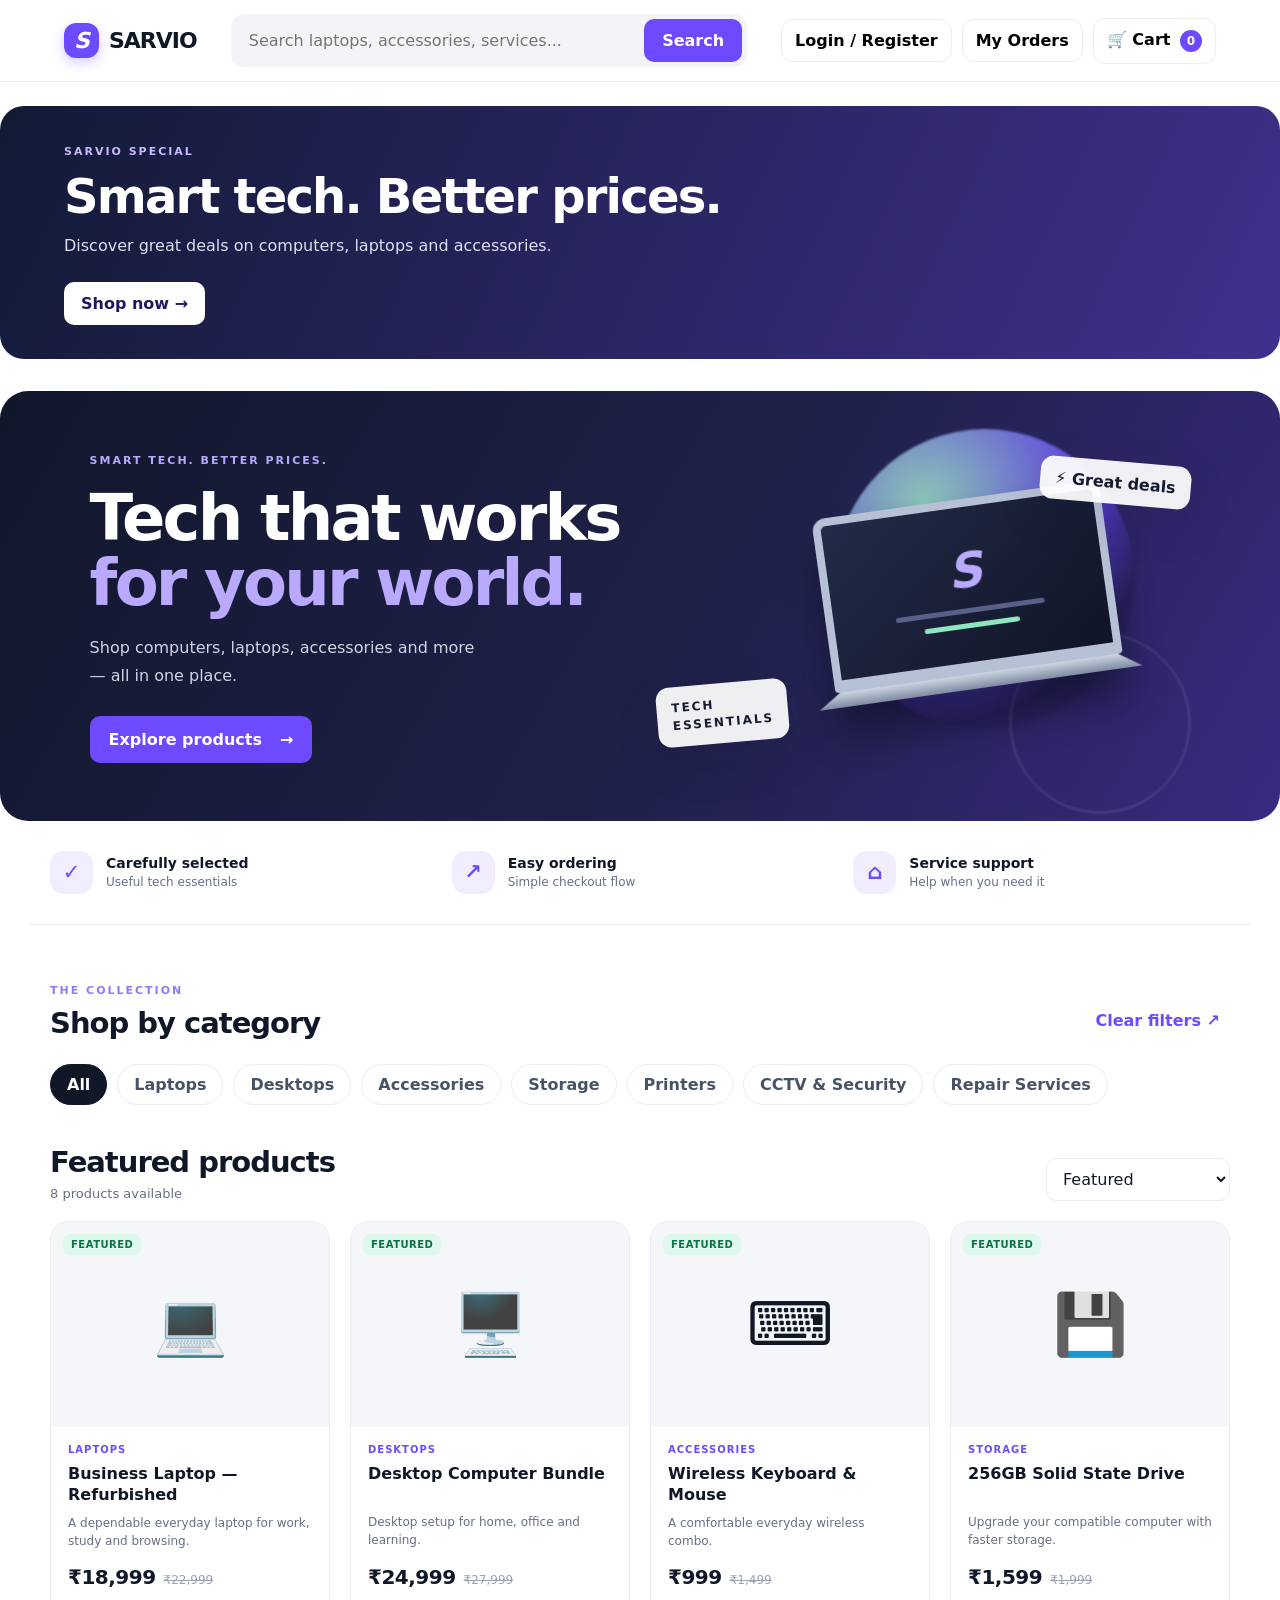
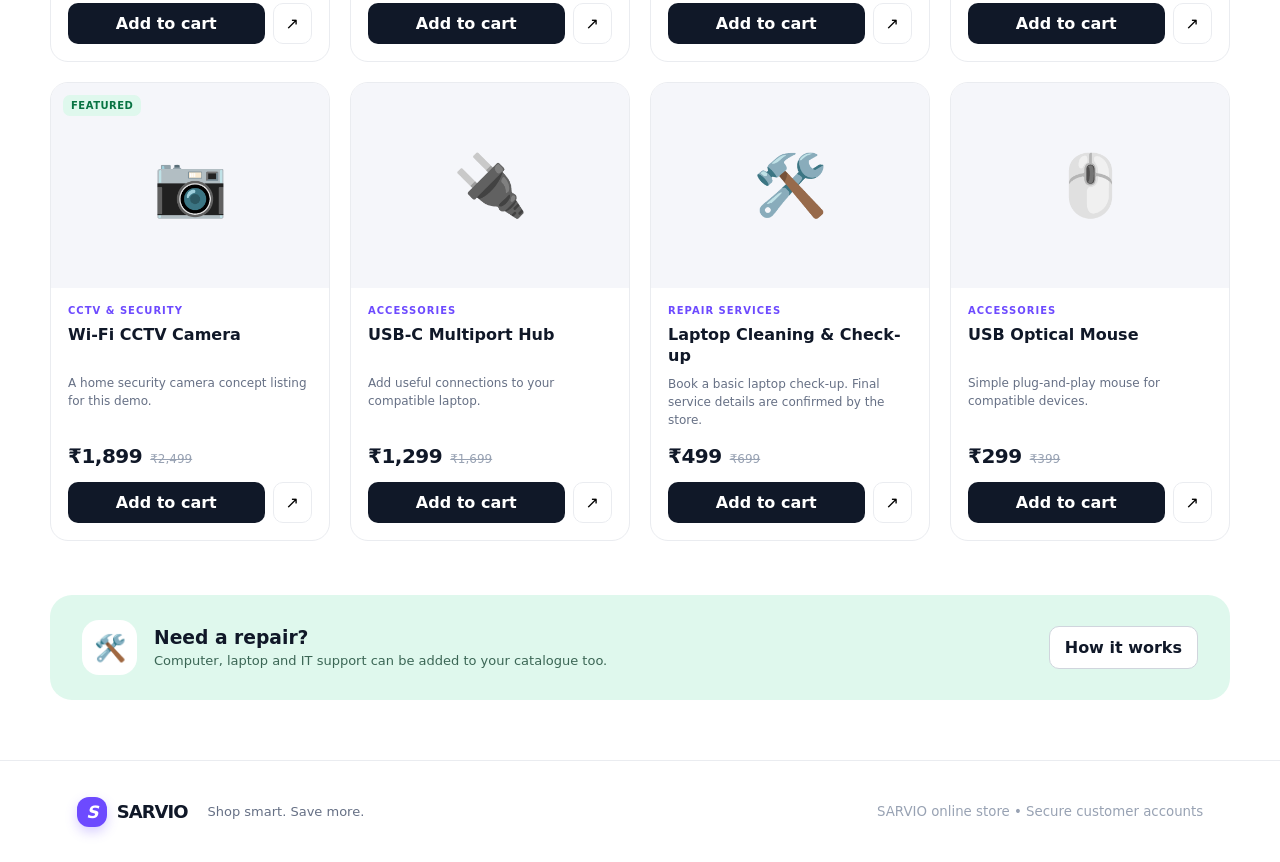
==== commit b20a8e08: "Add files via upload" ====
--- a/index.html
+++ b/index.html
@@ -1,244 +1,86 @@
 <!DOCTYPE html>
-<html lang="en-US" dir="ltr">
+<html lang="en">
+<head>
+  <meta charset="UTF-8">
+  <meta name="viewport" content="width=device-width, initial-scale=1.0">
+  <meta name="theme-color" content="#101828">
+  <title>SARVIO — Shop Smart</title>
+  <link rel="stylesheet" href="style.css">
+</head>
+<body>
+  <header class="topbar">
+    <a class="brand" href="#" aria-label="SARVIO home"><span class="brand-mark">S</span><span>SARVIO</span></a>
+    <div class="search-wrap"><input id="searchInput" type="search" placeholder="Search laptops, accessories, services..." aria-label="Search products"><button id="searchBtn">Search</button></div>
+    <div class="header-actions"><button class="icon-btn" id="accountOpenBtn">Login / Register</button><button class="icon-btn" id="myOrdersOpenBtn">My Orders</button><button class="cart-btn" id="cartOpenBtn">🛒 Cart <span id="cartCount">0</span></button></div>
+  </header>
 
-  <head>
-    <meta charset="utf-8">
-    <meta http-equiv="X-UA-Compatible" content="IE=edge">
-    <meta name="viewport" content="width=device-width, initial-scale=1">
+  <main>
+    <section id="promoBanner" class="promo-banner" aria-label="Store promotion">
+      <div class="promo-banner-copy"><span id="bannerEyebrow" class="promo-eyebrow">SARVIO SPECIAL</span><h1 id="bannerTitle">Smart tech. Better prices.</h1><p id="bannerText">Discover great deals on computers, laptops and accessories.</p><a id="bannerButton" class="promo-button" href="#catalog">Shop now →</a></div>
+      <div id="bannerImageWrap" class="promo-banner-image hidden"><img id="bannerImage" alt="Store promotion"></div>
+    </section>
+    <section class="hero">
+      <div class="hero-copy"><span class="eyebrow">SMART TECH. BETTER PRICES.</span><h1>Tech that works<br><span>for your world.</span></h1><p>Shop computers, laptops, accessories and more — all in one place.</p><a href="#catalog" class="primary-link">Explore products <span>→</span></a></div>
+      <div class="hero-art" aria-hidden="true"><div class="orb orb1"></div><div class="orb orb2"></div><div class="device laptop"><div class="screen"><div class="screen-logo">S</div><div class="screen-line"></div><div class="screen-line short"></div></div><div class="keyboard"></div></div><div class="floating-chip">⚡ Great deals</div><div class="floating-tag">TECH<br>ESSENTIALS</div></div>
+    </section>
 
+    <section class="benefits"><div><span>✓</span><p><b>Carefully selected</b><small>Useful tech essentials</small></p></div><div><span>↗</span><p><b>Easy ordering</b><small>Simple checkout flow</small></p></div><div><span>⌂</span><p><b>Service support</b><small>Help when you need it</small></p></div></section>
 
-    <!-- ===============================================-->
-    <!--    Document Title-->
-    <!-- ===============================================-->
-    <title>dukanwala.store</title>
+    <section class="catalog section" id="catalog">
+      <div class="section-heading"><div><span class="eyebrow">THE COLLECTION</span><h2>Shop by category</h2></div><button class="text-btn" id="clearFiltersBtn">Clear filters ↗</button></div>
+      <div id="categoryChips" class="category-chips"></div>
+      <div class="section-heading product-heading"><div><h2>Featured products</h2><p id="resultsLabel">Explore the latest picks</p></div><select id="sortSelect" aria-label="Sort products"><option value="featured">Featured</option><option value="price-low">Price: low to high</option><option value="price-high">Price: high to low</option><option value="name">Name: A–Z</option></select></div>
+      <div id="productGrid" class="product-grid"></div>
+      <div id="emptyProducts" class="empty-state hidden"><div>📦</div><h3>No products found</h3><p>Try another search or add products from the admin panel.</p></div>
+    </section>
 
+    <section class="service-strip"><div><span class="service-icon">🛠️</span><div><h3>Need a repair?</h3><p>Computer, laptop and IT support can be added to your catalogue too.</p></div></div><button id="serviceInfoBtn" class="secondary-btn">How it works</button></section>
+  </main>
 
-    <!-- ===============================================-->
-    <!--    Favicons-->
-    <!-- ===============================================-->
-    <link rel="apple-touch-icon" sizes="180x180" href="img/bg logo.png">
-    <link rel="icon" type="image/png" sizes="32x32" href="img/bg logo.png">
-    <link rel="icon" type="image/png" sizes="16x16" href="img/bg logo.png">
-    <link rel="shortcut icon" type="image/x-icon" href="img/bg logo.png">
-    <link rel="manifest" href="img/bg logo.png">
-    <meta name="msapplication-TileImage" content="img/bg logo.png">
-    <meta name="theme-color" content="#ffffff">
-
-
-    <!-- ===============================================-->
-    <!--    Stylesheets-->
-    <!-- ===============================================-->
-    <link href="assets/css/theme.css" rel="stylesheet" />
-
-  </head>
-
-
-  <body>
-
-    <!-- ===============================================-->
-    <!--    Main Content-->
-    <!-- ===============================================-->
-    <main class="main" id="top">
-      <nav class="navbar navbar-expand-lg navbar-light sticky-top" data-navbar-on-scroll="data-navbar-on-scroll">
-        <div class="container"><a class="navbar-brand" href="index.html"><img src="img/logo name.png" height="31" alt="logo" /></a>
-          <button class="navbar-toggler" type="button" data-bs-toggle="collapse" data-bs-target="#navbarSupportedContent" aria-controls="navbarSupportedContent" aria-expanded="false" aria-label="Toggle navigation"><span class="navbar-toggler-icon"> </span></button>
-          <div class="collapse navbar-collapse border-top border-lg-0 mt-4 mt-lg-0" id="navbarSupportedContent">
-            <ul class="navbar-nav ms-auto">
-              <li class="nav-item"><a class="nav-link" aria-current="page" href="#feature">How to Download</a></li>
-              <li class="nav-item"><a class="nav-link" aria-current="page" href="#superhero">How to Use app</a></li>
-              <li class="nav-item"><a class="nav-link" aria-current="page" href="contect.html">Contact us</a></li>
-            </ul>
-            <div class="d-flex ms-lg-4"><a class="btn btn-secondary-outline" href="https://mydukaan.io/wala1">Sign In</a><a class="btn btn-warning ms-3" href="https://mydukaan.io/wala1">Sign Up</a></div>
-          </div>
-        </div>
-      </nav>
-      <section class="pt-7">
-        <div class="container">
-          <div class="row align-items-center">
-            <div class="col-md-6 text-md-start text-center py-6">
-              <h1 class="mb-4 fs-9 fw-bold">Download App to get extra DIscount.</h1>
-              <p class="mb-6 lead text-secondary">If you want to direct shop without download our app then click on "Shop Now!"<br class="d-none d-xl-block" /><br class="d-none d-xl-block" /></p>
-              <div class="text-center text-md-start"><a class="btn btn-warning me-3 btn-lg" href="app link/Dukan Wala_1_1.0.apk" role="button">Download</a><a class="btn btn-warning me-3 btn-lg" href="https://mydukaan.io/wala1" role="button">Shop Now!</a></div>
-            </div>
-            <div class="col-md-6 text-end"><img class="pt-7 pt-md-0 img-fluid" src="assets/img/marketer/marketer.png" alt="" /></div>
-          </div>
-        </div>
-      </section>
-
-
-      <!-- ============================================-->
-      <!-- <section> begin ============================-->
-      <section class="pt-5 pt-md-9 mb-6" id="feature">
+  <footer><a class="brand footer-brand" href="#"><span class="brand-mark">S</span><span>SARVIO</span></a><p>Shop smart. Save more.</p><small>SARVIO online store • Secure customer accounts</small></footer>
 
 
 
-        <div class="container">
-          <h1 class="fs-9 fw-bold mb-4 text-center"> How to Shop ? <br class="d-none d-xl-block" /></h1>
-          <div class="row">
-            <div class="col-lg-3 col-sm-6 mb-2"> <img class="mb-3 ms-n3" src="assets/img/category/icon1.png" width="75" alt="Feature" />
-              <h4 class="mb-3">First click on "Download" Button</h4>
-              <p class="mb-0 fw-medium text-secondary">When downloading of app completed then install to your mobile.</p>
-            </div>
-            <div class="col-lg-3 col-sm-6 mb-2"> <img class="mb-3 ms-n3" src="assets/img/category/icon2.png" width="75" alt="Feature" />
-              <h4 class="mb-3">Login/Signup</h4>
-              <p class="mb-0 fw-medium text-secondary">Create your account by your Phone number.</p>
-            </div>
-            <div class="col-lg-3 col-sm-6 mb-2"> <img class="mb-3 ms-n3" src="assets/img/category/icon4.png" width="75" alt="Feature" />
-              <h4 class="mb-3">How to Order</h4>
-              <p class="mb-0 fw-medium text-secondary">Choose your favourite product and Buy it.</p>
-            </div>
-          </div>
-          <div class="text-center"><a class="btn btn-warning" href="https://mydukaan.io/wala1" role="button">Shop Now !</a></div>
-        </div><!-- end of .container-->
+  <div class="overlay hidden" id="accountOverlay"><section class="modal account-modal"><div class="modal-head"><div><span class="eyebrow">YOUR SARVIO ACCOUNT</span><h2 id="accountHeading">Welcome back</h2></div><button class="close-btn" data-close="accountOverlay">×</button></div><div id="accountSignedOut"><div class="account-switch"><button type="button" class="account-switch-btn active" data-account-view="login">Login</button><button type="button" class="account-switch-btn" data-account-view="register">Create account</button></div><form id="customerLoginForm" class="account-form"><label>Email address<input name="email" type="email" required autocomplete="email" placeholder="you@example.com"></label><label>Password<input name="password" type="password" required minlength="6" autocomplete="current-password" placeholder="Your password"></label><button class="primary-btn full" type="submit">Login</button><p class="small-note">Your login is securely handled by Supabase Authentication.</p></form><form id="customerRegisterForm" class="account-form hidden"><label>Full name<input name="name" required maxlength="100" autocomplete="name" placeholder="Your full name"></label><label>Email address<input name="email" type="email" required autocomplete="email" placeholder="you@example.com"></label><label>Mobile number (optional)<input name="phone" type="tel" maxlength="18" autocomplete="tel" placeholder="Your mobile number"></label><label>Password<input name="password" type="password" required minlength="6" autocomplete="new-password" placeholder="At least 6 characters"></label><button class="primary-btn full" type="submit">Create account</button><p class="small-note">A customer profile will also be saved in your Supabase database database.</p></form></div><div id="accountSignedIn" class="hidden"><p id="accountWelcome" class="muted"></p><button id="customerSignOutBtn" class="secondary-btn full" type="button">Sign out</button></div></section></div>
 
-      </section>
-      <!-- <section> close ============================-->
-      <!-- ============================================-->
+  <div class="overlay hidden" id="promoPopupOverlay"><section class="modal promo-popup-modal"><button class="close-btn promo-popup-close" id="promoPopupClose" aria-label="Close popup">×</button><div id="popupImageWrap" class="promo-popup-image hidden"><img id="popupImage" alt="Promotion"></div><span id="popupEyebrow" class="eyebrow">A SPECIAL OFFER FOR YOU</span><h2 id="popupTitle">Don't miss our latest offers</h2><p id="popupText">Explore selected tech deals at SARVIO.</p><a id="popupButton" class="primary-btn promo-popup-button" href="#catalog">Explore offers</a><button id="popupDismissBtn" class="text-btn">Maybe later</button></section></div>
 
+  <div class="overlay hidden" id="productDetailOverlay"><section class="modal detail-modal"><div class="modal-head"><div><span class="eyebrow">PRODUCT DETAILS</span><h2 id="detailTitle">Product name</h2></div><button class="close-btn" data-close="productDetailOverlay">×</button></div><div class="detail-layout"><div class="detail-gallery"><div id="detailMainImage" class="detail-main-image"></div><div id="detailThumbnails" class="detail-thumbnails"></div></div><div class="detail-copy"><span id="detailCategory" class="product-category"></span><div class="detail-price-row"><strong id="detailPrice" class="price"></strong><span id="detailOldPrice" class="old-price"></span></div><p id="detailDescription" class="detail-description"></p><div class="detail-stock" id="detailStock"></div><div class="detail-actions"><div class="detail-qty"><button id="detailQtyMinus" type="button">−</button><span id="detailQty">1</span><button id="detailQtyPlus" type="button">+</button></div><button id="detailAddBtn" class="primary-btn">Add to cart</button></div><p class="small-note">Product details and stock are shown from this offline demo catalogue.</p></div></div></section></div>
+  <div class="overlay hidden" id="cartOverlay"><aside class="drawer"><div class="drawer-head"><div><span class="eyebrow">YOUR BAG</span><h2>Shopping cart</h2></div><button class="close-btn" data-close="cartOverlay">×</button></div><div id="cartItems" class="cart-items"></div><div class="cart-footer"><div class="total-row"><span>Subtotal</span><strong id="cartSubtotal">₹0</strong></div><p class="muted">Delivery charges, if any, can be confirmed by the store.</p><button id="checkoutBtn" class="primary-btn full">Continue to checkout</button></div></aside></div>
 
+  <div class="overlay hidden" id="customerOrdersOverlay"><section class="modal customer-orders-modal"><div class="modal-head"><div><span class="eyebrow">YOUR SARVIO ACCOUNT</span><h2>Order history</h2></div><button class="close-btn" data-close="customerOrdersOverlay">×</button></div><p class="muted">Enter the same mobile number used when placing your order.</p><form id="customerOrdersForm" class="order-lookup-form"><label>Mobile number<input name="phone" required inputmode="tel" pattern="[0-9+() -]{8,18}" placeholder="Enter your mobile number"></label><button class="primary-btn" type="submit">Find my orders</button></form><div id="customerOrdersResults" class="customer-orders-results"><div class="no-items">Your order history will appear here.</div></div><p class="small-note">Offline demo: order history is only available in the same browser where orders were placed. This lookup is not secure account authentication.</p></section></div>
 
+  <div class="overlay hidden" id="checkoutOverlay"><section class="modal checkout-modal"><div class="modal-head"><div><span class="eyebrow">ALMOST THERE</span><h2>Place your order</h2></div><button class="close-btn" data-close="checkoutOverlay">×</button></div><form id="checkoutForm"><div class="form-grid"><label>Full name *<input name="name" required maxlength="100" placeholder="Your name" autocomplete="name"></label><label>Indian mobile number *<input name="phone" required type="tel" inputmode="numeric" autocomplete="tel-national" maxlength="10" pattern="[6-9][0-9]{9}" title="Enter a 10-digit Indian mobile number starting with 6, 7, 8 or 9" placeholder="10-digit mobile number"></label><label class="span-two">Saved address<select id="savedAddressSelect"><option value="">Enter a new address</option></select><small>You can save up to 3 addresses to your account.</small></label><label class="span-two">Delivery address *<textarea name="address" id="checkoutAddress" required rows="3" maxlength="500" autocomplete="street-address" placeholder="House no., street, area, city, PIN code"></textarea></label><div class="span-two address-actions"><button type="button" class="secondary-btn" id="useCurrentLocationBtn">📍 Use My Current Location</button><button type="button" class="secondary-btn" id="saveAddressBtn">Save this address</button><span id="locationStatus" class="small-note" aria-live="polite"></span></div><label>Address label<select name="addressLabel" id="addressLabel"><option>Home</option><option>Work</option><option>Other</option></select></label><label class="checkbox-label"><input type="checkbox" name="permanentAddress" id="permanentAddress"> Save as permanent/default address</label><label>Payment method<select name="payment"><option value="Cash on delivery">Cash on delivery (demo)</option><option value="Pay at store">Pay at store</option></select></label><label>Notes (optional)<input name="notes" maxlength="250" placeholder="Any delivery instructions"></label></div><div class="checkout-summary"><span>Order total</span><strong id="checkoutTotal">₹0</strong></div><p class="small-note">Phone format is checked, but this does not prove the number is real. Location requires browser permission. No payment is collected by this demo checkout.</p><button class="primary-btn full" type="submit">Confirm order</button></form></section></div>
 
-  
+  <div class="overlay hidden" id="successOverlay"><section class="modal success-modal"><div class="success-check">✓</div><span class="eyebrow">ORDER RECEIVED</span><h2>Thanks for your order!</h2><p id="successMessage">Your order has been saved on this device.</p><button class="primary-btn full" id="successDoneBtn">Continue shopping</button></section></div>
 
+  <div class="overlay hidden" id="adminOverlay"><section class="modal admin-modal"><div class="modal-head"><div><span class="eyebrow">STORE CONTROL CENTER</span><h2>Admin panel</h2></div><button class="close-btn" data-close="adminOverlay">×</button></div>
+    <div id="adminLoginView"><p class="muted">Sign in with the authorized SARVIO Supabase admin account to manage cloud products, promotions and orders.</p><form id="adminLoginForm" class="login-form"><label>Admin email<input name="email" type="email" required autocomplete="username" placeholder="Admin email address"></label><label>Admin password<input name="password" type="password" required autocomplete="current-password" placeholder="Supabase password"></label><button class="primary-btn" type="submit">Sign in</button></form><p class="small-note">Admin access is restricted to the authorized SARVIO Supabase user. Enable Email/Password sign-in in Supabase Authentication.</p></div>
+    <div id="adminDashboard" class="hidden">
+      <div class="admin-tabs"><button class="admin-tab active" data-tab="products">Products</button><button class="admin-tab" data-tab="categories">Categories</button><button class="admin-tab" data-tab="orders">Orders <span id="adminOrderCount">0</span></button><button class="admin-tab" data-tab="promotions">Banner & Popup</button><button class="admin-tab" data-tab="settings">Settings</button></div>
+      <div class="admin-panel active" id="panel-products"><div class="admin-panel-head"><div><h3>Products</h3><p>Manage what customers can buy.</p></div><button class="primary-btn" id="newProductBtn">＋ Add product</button></div><div id="adminProductsList" class="admin-list"></div>
+        <form id="productForm" class="admin-form hidden"><h3 id="productFormTitle">Add product</h3><input type="hidden" name="id"><div class="form-grid"><label>Product name *<input name="name" required maxlength="120"></label><label>Category *<select name="category" id="productCategorySelect" required></select></label><label>Price (₹) *<input name="price" required type="number" min="0" step="0.01"></label><label>Compare-at price (₹)<input name="oldPrice" type="number" min="0" step="0.01"></label><label class="span-two">Description<textarea name="description" rows="3" maxlength="1000"></textarea></label><label class="span-two">Upload product images (select multiple)<input name="imageFiles" type="file" accept="image/*" multiple><small>You can select several photos at once. Up to 12 images per product; each uploaded image must be under 1.2 MB. Local uploads are stored in this browser.</small></label><label class="span-two">Image URLs (optional)<textarea name="imageUrls" rows="3" placeholder="Paste one image URL per line, e.g. https://example.com/front.jpg"></textarea><small>For multiple online images, paste one URL on each line. Uploads and URLs can be combined.</small></label><label>Stock quantity<input name="stock" type="number" min="0" step="1" value="10"></label><label class="checkbox-label"><input name="featured" type="checkbox"> Feature this product</label></div><div class="form-actions"><button type="button" class="secondary-btn" id="cancelProductBtn">Cancel</button><button class="primary-btn" type="submit">Save product</button></div></form>
+      </div>
+      <div class="admin-panel" id="panel-categories"><div class="admin-panel-head"><div><h3>Categories</h3><p>Create and rename store categories.</p></div></div><form id="categoryForm" class="category-form"><input name="name" required maxlength="60" placeholder="New category name"><button class="primary-btn" type="submit">Add category</button></form><div id="adminCategoriesList" class="admin-list"></div></div>
+      <div class="admin-panel" id="panel-orders"><div class="admin-panel-head"><div><h3>Customer orders</h3><p>Orders submitted by customers and saved in Supabase.</p></div><button class="secondary-btn" id="exportOrdersBtn">Export CSV</button></div><div id="adminOrdersList" class="admin-list"></div></div>
+      <div class="admin-panel" id="panel-promotions">
+        <div class="admin-panel-head"><div><h3>Banner & popup</h3><p>Edit promotions shown on the storefront or turn them off.</p></div></div>
+        <form id="promotionForm" class="admin-form promotion-form">
+          <section class="settings-card"><div class="promo-admin-heading"><div><h4>Homepage banner</h4><p>Large promotional section shown near the top of the store.</p></div><label class="toggle-label"><input name="bannerEnabled" type="checkbox" checked> Enable banner</label></div>
+            <div class="form-grid"><label>Small label<input name="bannerEyebrow" maxlength="50" value="SARVIO SPECIAL"></label><label>Button text<input name="bannerButtonText" maxlength="30" value="Shop now →"></label><label class="span-two">Heading *<input name="bannerTitle" required maxlength="100" value="Smart tech. Better prices."></label><label class="span-two">Description<textarea name="bannerText" rows="2" maxlength="250">Discover great deals on computers, laptops and accessories.</textarea></label><label>Button link<input name="bannerLink" value="#catalog" placeholder="#catalog or https://..."></label><label>Banner image URL (optional)<input name="bannerImageUrl" type="url" placeholder="https://example.com/banner.jpg"></label><label class="span-two">Or upload banner image<input name="bannerImageFile" type="file" accept="image/*"><small>Optional. Recommended wide image. Uploaded image under 1.2 MB.</small></label></div>
+          </section>
+          <section class="settings-card"><div class="promo-admin-heading"><div><h4>Popup promotion</h4><p>A promotional popup displayed once per browser session when enabled.</p></div><label class="toggle-label"><input name="popupEnabled" type="checkbox"> Enable popup</label></div>
+            <div class="form-grid"><label>Small label<input name="popupEyebrow" maxlength="60" value="A SPECIAL OFFER FOR YOU"></label><label>Button text<input name="popupButtonText" maxlength="35" value="Explore offers"></label><label class="span-two">Heading *<input name="popupTitle" required maxlength="100" value="Don't miss our latest offers"></label><label class="span-two">Message<textarea name="popupText" rows="2" maxlength="300">Explore selected tech deals at SARVIO.</textarea></label><label>Button link<input name="popupLink" value="#catalog" placeholder="#catalog or https://..."></label><label>Popup image URL (optional)<input name="popupImageUrl" type="url" placeholder="https://example.com/offer.jpg"></label><label class="span-two">Or upload popup image<input name="popupImageFile" type="file" accept="image/*"><small>Optional. Uploaded image under 1.2 MB.</small></label><label>Popup delay (seconds)<input name="popupDelay" type="number" min="0" max="60" value="2"></label></div>
+          </section>
+          <div class="form-actions"><button type="button" class="secondary-btn" id="previewPopupBtn">Preview popup</button><button type="submit" class="primary-btn">Save banner & popup</button></div>
+        </form>
+      </div>
+      <div class="admin-panel" id="panel-settings"><div class="admin-panel-head"><div><h3>Store settings</h3><p>Offline demo tools.</p></div></div><div class="settings-card"><h4>Backup your data</h4><p>Export products, categories and orders as a JSON file so you can restore them later.</p><button class="secondary-btn" id="exportDataBtn">Export store backup</button><label class="import-label">Import store backup<input id="importDataInput" type="file" accept="application/json"></label></div><div class="settings-card danger-card"><h4>Reset demo store</h4><p>Removes locally saved products, categories, cart and orders from this browser.</p><button class="danger-btn" id="resetStoreBtn">Reset all store data</button></div><button class="text-btn" id="adminLogoutBtn">Sign out of admin</button></div>
+    </div>
+  </section></div>
 
-
-
-
-
-
-
-
-
-      <!-- ============================================-->
-      <!-- <section> begin ============================-->
-      <section class="py-md-11 py-8" id="superhero">
-
-        <div class="bg-holder z-index--1 bottom-0 d-none d-lg-block background-position-top" style="background-image:url(assets/img/superhero/oval.png);opacity:.5; background-position: top !important ;">
-        </div>
-        <!--/.bg-holder-->
-
-        <div class="container">
-          <div class="row justify-content-center">
-            <div class="col-lg-6 text-center">
-              <h1 class="fw-bold mb-4 fs-7">How to Get Better Product</h1>
-            </div>
-          </div>
-        </div><!-- end of .container-->
-
-      </section>
-      <!-- <section> close ============================-->
-      <!-- ============================================-->
-
-
-
-
-      <!-- ============================================-->
-      <!-- <section> begin ============================-->
-      <section class="pt-5" id="marketing">
-
-        <div class="container">
-          <h1 class="fw-bold fs-6 mb-3">How to use App.</h1>
-          <p class="mb-6 text-secondary"></p>
-          <div class="row">
-            <div class="col-md-4 mb-4">
-              <div class="card"><img class="card-img-top" src="assets/img/marketing/marketing01.png" alt="" />
-                <div class="card-body ps-0">
-                  <h3 class="fw-bold">Search Product that you want.</h3>
-                </div>
-              </div>
-            </div>
-            <div class="col-md-4 mb-4">
-              <div class="card"><img class="card-img-top" src="assets/img/marketing/marketing02.png" alt="" />
-                <div class="card-body ps-0">
-                  <h3 class="fw-bold">Choose your Product from Search Result.</h3>
-                </div>
-              </div>
-            </div>
-            <div class="col-md-4 mb-4">
-              <div class="card"><img class="card-img-top" src="assets/img/marketing/marketing03.png" alt="" />
-                <div class="card-body ps-0">
-                  <h3 class="fw-bold">Get your Product within a Hour.</h3>
-                </div>
-              </div>
-            </div>
-          </div>
-        </div><!-- end of .container-->
-
-      </section>
-      <!-- <section> close ============================-->
-      <!-- ============================================-->
-
-
-
-
-      <!-- ============================================-->
-      <!-- <section> begin ============================-->
-      <section class="pb-2 pb-lg-5">
-
-        <div class="container">
-          <div class="row border-top border-top-secondary pt-7">
-            <div class="col-lg-3 col-md-6 mb-4 mb-md-6 mb-lg-0 mb-sm-2 order-1 order-md-1 order-lg-1"><img class="mb-4" src="img/logo name.png" width="184" alt="" /></div>
-            <div class="col-lg-3 col-md-6 mb-4 mb-lg-0 order-3 order-md-3 order-lg-2">
-              <p class="fs-2 mb-lg-4">Quick Links</p>
-              <ul class="list-unstyled mb-0">
-                <li class="mb-1"><a class="link-900 text-secondary text-decoration-none" href="contect.html">About us</a></li>
-                <li class="mb-1"><a class="link-900 text-secondary text-decoration-none" href="contect.html">Contact</a></li>
-              </ul>
-            </div>
-          </div>
-        </div><!-- end of .container-->
-
-      </section>
-      <!-- <section> close ============================-->
-      <!-- ============================================-->
-
-
-
-
-      <!-- ============================================-->
-      <!-- <section> begin ============================-->
-      <section class="text-center py-0">
-
-        <div class="container">
-          <div class="container border-top py-3">
-            <div class="row justify-content-between">
-              <div class="col-12 col-md-auto mb-1 mb-md-0">
-                <p class="mb-0">&copy; 2024 Dukanwala.store</p>
-              </div>
-              <div class="col-12 col-md-auto">
-                <p class="mb-0">
-                  Made with<span class="fas fa-heart mx-1 text-danger"> </span>by <a class="text-decoration-none ms-1" href="#" target="_blank">Athem TEchnology</a></p>
-              </div>
-            </div>
-          </div>
-        </div><!-- end of .container-->
-
-      </section>
-      <!-- <section> close ============================-->
-      <!-- ============================================-->
-
-
-    </main>
-    <!-- ===============================================-->
-    <!--    End of Main Content-->
-    <!-- ===============================================-->
-
-
-
-
-    <!-- ===============================================-->
-    <!--    JavaScripts-->
-    <!-- ===============================================-->
-    <script src="vendors/@popperjs/popper.min.js"></script>
-    <script src="vendors/bootstrap/bootstrap.min.js"></script>
-    <script src="vendors/is/is.min.js"></script>
-    <script src="https://polyfill.io/v3/polyfill.min.js?features=window.scroll"></script>
-    <script src="vendors/fontawesome/all.min.js"></script>
-    <script src="assets/js/theme.js"></script>
-    <script async src="https://pagead2.googlesyndication.com/pagead/js/adsbygoogle.js?client=ca-pub-9756330016011373"
-     crossorigin="anonymous"></script>
-
-    <link href="https://fonts.googleapis.com/css2?family=Poppins:wght@400;500;600;700&amp;family=Volkhov:wght@700&amp;display=swap" rel="stylesheet">
-  </body>
-
-</html>
+  <div class="toast hidden" id="toast"></div>
+  <script src="app.js" defer></script>
+  <script type="module" src="supabase-bootstrap.js"></script>
+</body>
+</html>
--- a/style.css
+++ b/style.css
@@ -0,0 +1,19 @@
+:root{--ink:#101828;--muted:#667085;--line:#eaecf0;--paper:#f8fafc;--white:#fff;--brand:#6d4aff;--brand-dark:#5033d6;--mint:#dff8ed;--radius:20px;--shadow:0 16px 50px rgba(16,24,40,.10)}*{box-sizing:border-box}html{scroll-behavior:smooth}body{margin:0;font-family:Inter,ui-sans-serif,system-ui,-apple-system,BlinkMacSystemFont,"Segoe UI",sans-serif;color:var(--ink);background:#fff}button,input,textarea,select{font:inherit}button,a{ -webkit-tap-highlight-color:transparent}button{cursor:pointer}a{color:inherit;text-decoration:none}.topbar{height:82px;padding:0 max(5vw,20px);display:flex;align-items:center;gap:34px;border-bottom:1px solid var(--line);position:sticky;top:0;background:rgba(255,255,255,.94);backdrop-filter:blur(14px);z-index:10}.brand{display:flex;align-items:center;gap:10px;font-size:22px;font-weight:900;letter-spacing:-1px;flex-shrink:0}.brand-mark{width:35px;height:35px;display:grid;place-items:center;border-radius:12px;background:var(--brand);color:white;font-weight:900;font-style:italic;box-shadow:0 5px 12px #6d4aff44}.search-wrap{display:flex;max-width:590px;flex:1;background:#f2f4f7;border:1px solid transparent;border-radius:13px;padding:4px}.search-wrap:focus-within{border-color:#c7baff;background:white}.search-wrap input{border:0;outline:0;background:transparent;padding:10px 13px;width:100%;min-width:0}.search-wrap button,.primary-btn,.primary-link{background:var(--brand);color:white;border:0;border-radius:10px;font-weight:750;padding:12px 18px}.search-wrap button:hover,.primary-btn:hover,.primary-link:hover{background:var(--brand-dark)}.header-actions{display:flex;align-items:center;gap:10px;margin-left:auto}.icon-btn,.cart-btn{border:1px solid var(--line);background:white;border-radius:12px;padding:11px 13px;font-weight:700;white-space:nowrap}.cart-btn span{display:inline-grid;place-items:center;background:var(--brand);color:white;border-radius:50%;min-width:22px;height:22px;font-size:12px;margin-left:4px}.hero{margin:32px auto 0;max-width:1320px;min-height:390px;border-radius:28px;background:linear-gradient(120deg,#11172b 0%,#20214b 58%,#392a82 100%);color:white;padding:58px 7%;display:grid;grid-template-columns:1fr 1fr;overflow:hidden;position:relative}.hero-copy{position:relative;z-index:2;align-self:center}.eyebrow{font-size:11px;letter-spacing:2px;font-weight:850;color:#8f7aff}.hero .eyebrow{color:#b7a9ff}.hero h1{font-size:clamp(38px,5vw,66px);letter-spacing:-2.8px;line-height:1.02;margin:18px 0}.hero h1 span{color:#b9aaff}.hero p{color:#d0d5e5;line-height:1.7;max-width:390px;margin-bottom:27px}.primary-link{display:inline-flex;gap:18px;align-items:center;padding:14px 19px}.hero-art{position:relative;min-height:270px}.orb{position:absolute;border-radius:50%;filter:blur(1px)}.orb1{width:300px;height:300px;right:10%;top:-20px;background:radial-gradient(circle at 30% 25%,#a7f3d0,#6d4aff 55%,#28215d 72%);opacity:.8}.orb2{width:180px;height:180px;right:0;bottom:-50px;border:1px solid #ffffff40}.device{position:absolute;right:14%;top:50px;width:290px;transform:rotate(-8deg);filter:drop-shadow(0 30px 22px #080b2090)}.screen{height:175px;background:linear-gradient(140deg,#222b48,#101526);border:8px solid #b7c1d5;border-bottom-width:12px;border-radius:13px 13px 4px 4px;display:flex;flex-direction:column;align-items:center;justify-content:center;gap:10px}.screen-logo{font-size:48px;font-weight:900;color:#b9aaff;font-style:italic}.screen-line{width:55%;height:5px;border-radius:5px;background:#59618a}.screen-line.short{width:35%;background:#8de8c0}.keyboard{height:15px;margin:0 -18px;background:linear-gradient(#cbd5e1,#7f8ba2);clip-path:polygon(7% 0,93% 0,100% 100%,0 100%)}.floating-chip,.floating-tag{position:absolute;background:#ffffffed;color:#151b30;border-radius:13px;padding:12px 15px;font-weight:800;box-shadow:var(--shadow)}.floating-chip{top:12px;right:0;transform:rotate(5deg)}.floating-tag{bottom:20px;left:3%;font-size:12px;letter-spacing:2px;line-height:1.5;transform:rotate(-5deg)}.benefits{max-width:1220px;margin:0 auto;padding:30px 20px;display:grid;grid-template-columns:repeat(3,1fr);gap:25px;border-bottom:1px solid var(--line)}.benefits>div{display:flex;align-items:center;gap:13px}.benefits>div>span{display:grid;place-items:center;width:43px;height:43px;background:#f1edff;border-radius:14px;color:var(--brand);font-size:21px;font-weight:900}.benefits p{margin:0;display:grid;gap:4px}.benefits b{font-size:14px}.benefits small,.muted{color:var(--muted);font-size:12px}.section{max-width:1220px;margin:0 auto;padding:54px 20px}.section-heading{display:flex;justify-content:space-between;align-items:end;gap:20px}.section-heading h2{font-size:29px;letter-spacing:-1px;margin:8px 0 0}.text-btn{border:0;background:transparent;color:var(--brand);font-weight:750;padding:10px}.category-chips{display:flex;gap:10px;flex-wrap:wrap;margin:24px 0 40px}.category-chip{border:1px solid var(--line);background:white;padding:10px 16px;border-radius:100px;font-weight:700;color:#475467}.category-chip.active,.category-chip:hover{background:var(--ink);color:white;border-color:var(--ink)}.product-heading{margin-bottom:20px}.product-heading h2{margin:0}.product-heading p{color:var(--muted);font-size:13px;margin:7px 0 0}.product-heading select{padding:10px 12px;border:1px solid var(--line);border-radius:10px;background:white;color:var(--ink)}.product-grid{display:grid;grid-template-columns:repeat(4,minmax(0,1fr));gap:20px}.product-card{border:1px solid var(--line);border-radius:18px;overflow:hidden;transition:.2s;background:white;display:flex;flex-direction:column;min-width:0}.product-card:hover{transform:translateY(-4px);box-shadow:var(--shadow);border-color:#d7d0ff}.product-image{height:205px;background:#f5f6fa;display:grid;place-items:center;position:relative;overflow:hidden}.product-image img{width:100%;height:100%;object-fit:contain;padding:20px;mix-blend-mode:multiply}.product-placeholder{font-size:60px;filter:saturate(.8)}.product-badge{position:absolute;top:12px;left:12px;background:#dff8ed;color:#087443;border-radius:7px;padding:5px 8px;font-size:10px;font-weight:850;letter-spacing:.5px}.product-info{padding:17px;display:flex;flex-direction:column;flex:1}.product-category{font-size:10px;letter-spacing:1px;text-transform:uppercase;color:var(--brand);font-weight:850}.product-info h3{font-size:16px;line-height:1.35;margin:8px 0;min-height:42px}.product-desc{color:var(--muted);font-size:12px;line-height:1.5;min-height:36px;margin:0 0 15px}.price-row{display:flex;align-items:baseline;gap:8px;margin-top:auto}.price{font-size:20px;font-weight:900;letter-spacing:-.5px}.old-price{font-size:12px;color:#98a2b3;text-decoration:line-through}.product-actions{display:flex;gap:8px;margin-top:14px}.add-btn{flex:1;border:0;background:var(--ink);color:white;padding:11px;border-radius:10px;font-weight:750}.add-btn:hover{background:var(--brand)}.details-btn{border:1px solid var(--line);background:white;border-radius:10px;padding:0 12px}.empty-state{text-align:center;padding:70px 15px;color:var(--muted)}.empty-state>div{font-size:45px}.empty-state h3{color:var(--ink)}.hidden{display:none!important}.service-strip{max-width:1180px;margin:0 auto 60px;background:var(--mint);border-radius:22px;padding:25px 32px;display:flex;align-items:center;justify-content:space-between;gap:20px}.service-strip>div{display:flex;align-items:center;gap:17px}.service-icon{width:55px;height:55px;background:white;border-radius:17px;display:grid;place-items:center;font-size:26px}.service-strip h3{margin:0 0 5px}.service-strip p{margin:0;color:#3b6655;font-size:13px}.secondary-btn{background:white;border:1px solid #d0d5dd;border-radius:10px;padding:11px 15px;font-weight:750;color:var(--ink)}.secondary-btn:hover{border-color:var(--brand);color:var(--brand)}footer{border-top:1px solid var(--line);padding:30px 6%;display:flex;align-items:center;gap:20px;flex-wrap:wrap}footer p{color:var(--muted);font-size:13px}footer small{margin-left:auto;color:#98a2b3}.footer-brand{font-size:18px}.footer-brand .brand-mark{width:30px;height:30px;font-size:17px}.overlay{position:fixed;inset:0;background:#10182880;backdrop-filter:blur(4px);z-index:30;display:flex;justify-content:center;align-items:center;padding:18px}.drawer{margin-left:auto;height:100%;max-height:850px;width:min(470px,100%);background:white;border-radius:22px;padding:25px;display:flex;flex-direction:column;box-shadow:var(--shadow)}.drawer-head,.modal-head{display:flex;justify-content:space-between;align-items:flex-start;gap:15px}.drawer-head h2,.modal-head h2{margin:6px 0 0;letter-spacing:-.8px}.close-btn{width:36px;height:36px;border:1px solid var(--line);background:white;border-radius:50%;font-size:25px;line-height:1;color:#667085;flex-shrink:0}.cart-items{overflow:auto;flex:1;padding:15px 0}.cart-item{display:grid;grid-template-columns:65px 1fr auto;gap:12px;padding:15px 0;border-bottom:1px solid var(--line);align-items:center}.cart-thumb{width:65px;height:65px;border-radius:12px;background:#f4f5f9;display:grid;place-items:center;font-size:28px;overflow:hidden}.cart-thumb img{width:100%;height:100%;object-fit:contain}.cart-item h4{margin:0 0 5px;font-size:13px}.cart-item p{margin:0;color:var(--muted);font-size:12px}.qty-controls{display:flex;align-items:center;gap:10px;margin-top:8px}.qty-controls button{border:1px solid var(--line);background:white;width:25px;height:25px;border-radius:7px}.remove-btn{border:0;background:none;color:#d92d20;font-size:12px;padding:0}.cart-footer{border-top:1px solid var(--line);padding-top:16px}.total-row,.checkout-summary{display:flex;justify-content:space-between;align-items:center;font-size:16px}.total-row strong,.checkout-summary strong{font-size:23px}.full{width:100%;margin-top:13px;padding:14px}.modal{background:white;border-radius:23px;padding:28px;width:min(640px,100%);max-height:92vh;overflow:auto;box-shadow:var(--shadow)}.checkout-modal{width:min(700px,100%)}.form-grid{display:grid;grid-template-columns:1fr 1fr;gap:15px;margin:24px 0}.form-grid label,.login-form label{display:flex;flex-direction:column;gap:7px;font-size:12px;font-weight:750;color:#344054}.form-grid input,.form-grid textarea,.form-grid select,.login-form input,.category-form input{width:100%;border:1px solid #d0d5dd;border-radius:10px;padding:12px;background:white;outline:none;color:var(--ink);min-width:0}.form-grid input:focus,.form-grid textarea:focus,.form-grid select:focus,.login-form input:focus,.category-form input:focus{border-color:var(--brand);box-shadow:0 0 0 3px #6d4aff18}.span-two{grid-column:span 2}.checkout-summary{border-top:1px solid var(--line);padding-top:18px}.small-note{font-size:11px;color:var(--muted);line-height:1.6}.success-modal{text-align:center;width:min(420px,100%);padding:40px 30px}.success-check{width:60px;height:60px;background:#dff8ed;color:#087443;border-radius:50%;display:grid;place-items:center;font-size:30px;font-weight:900;margin:0 auto 20px}.success-modal h2{margin:10px 0}.success-modal p{color:var(--muted);line-height:1.6}.admin-modal{width:min(920px,100%);padding:28px}.login-form{display:flex;align-items:end;gap:12px;margin-top:20px}.login-form label{flex:1}.admin-tabs{display:flex;gap:6px;border-bottom:1px solid var(--line);margin:25px 0 20px;overflow-x:auto}.admin-tab{border:0;background:white;padding:12px 14px;color:var(--muted);font-weight:750;border-bottom:2px solid transparent;white-space:nowrap}.admin-tab.active{color:var(--brand);border-bottom-color:var(--brand)}.admin-tab span{background:#f2f4f7;border-radius:10px;padding:2px 6px;font-size:11px}.admin-panel{display:none}.admin-panel.active{display:block}.admin-panel-head{display:flex;justify-content:space-between;align-items:center;gap:15px;margin-bottom:16px}.admin-panel-head h3{margin:0 0 5px}.admin-panel-head p{margin:0;color:var(--muted);font-size:12px}.admin-list{display:grid;gap:9px}.admin-row{border:1px solid var(--line);border-radius:12px;padding:12px;display:flex;align-items:center;gap:12px;min-width:0}.admin-row-thumb{width:48px;height:48px;flex-shrink:0;border-radius:9px;background:#f4f5f9;display:grid;place-items:center;font-size:23px;overflow:hidden}.admin-row-thumb img{width:100%;height:100%;object-fit:contain}.admin-row-main{flex:1;min-width:0}.admin-row-main b{display:block;font-size:13px;overflow-wrap:anywhere}.admin-row-main small{color:var(--muted);font-size:11px}.row-actions{display:flex;gap:6px;flex-shrink:0}.mini-btn{border:1px solid var(--line);background:white;border-radius:8px;padding:7px 9px;font-size:11px;font-weight:750}.mini-btn.danger{color:#d92d20}.admin-form{background:#f9fafb;border:1px solid var(--line);padding:18px;border-radius:14px;margin-top:18px}.admin-form h3{margin:0 0 15px}.admin-form .form-grid{margin:0}.form-grid small{color:var(--muted);font-weight:400}.checkbox-label{flex-direction:row!important;align-items:center}.checkbox-label input{width:auto}.form-actions{display:flex;justify-content:flex-end;gap:9px;margin-top:17px}.category-form{display:flex;gap:10px;margin-bottom:15px}.category-form input{flex:1}.order-status{border:1px solid var(--line);border-radius:8px;padding:7px;font-size:11px;background:white}.settings-card{border:1px solid var(--line);padding:18px;border-radius:14px;margin-bottom:14px}.settings-card h4{margin:0 0 6px}.settings-card p{font-size:12px;color:var(--muted);line-height:1.6}.danger-card{border-color:#fecdca}.danger-btn{border:1px solid #fda29b;color:#b42318;background:white;border-radius:10px;padding:10px 13px;font-weight:750}.import-label{display:inline-flex;flex-direction:column;gap:8px;margin:14px 0 0;font-weight:750;font-size:12px}.import-label input{font-size:12px}.toast{position:fixed;bottom:22px;left:50%;transform:translateX(-50%);background:#101828;color:white;border-radius:12px;padding:13px 18px;z-index:60;box-shadow:var(--shadow);font-size:13px;max-width:90vw;text-align:center}.no-items{padding:35px 15px;text-align:center;color:var(--muted);font-size:13px}.order-detail{margin-top:8px;font-size:11px;color:var(--muted);line-height:1.6;overflow-wrap:anywhere}
+@media(max-width:900px){.topbar{gap:15px;padding:0 20px}.search-wrap{max-width:none}.hero{margin:18px 15px 0;padding:42px 5%;grid-template-columns:1.1fr .9fr}.device{width:230px;right:6%;top:70px}.screen{height:140px}.product-grid{grid-template-columns:repeat(3,minmax(0,1fr))}.service-strip{margin:0 15px 45px}.benefits{gap:12px}.benefits small{font-size:11px}}
+@media(max-width:640px){.topbar{height:auto;min-height:72px;padding:12px 15px;display:grid;grid-template-columns:1fr auto;gap:12px}.brand{font-size:19px}.brand-mark{width:31px;height:31px}.header-actions{grid-column:2;grid-row:1;gap:6px}.icon-btn{font-size:0;padding:10px}.icon-btn:after{content:"⚙";font-size:17px}.cart-btn{font-size:12px;padding:8px}.search-wrap{grid-column:1 / -1;grid-row:2}.hero{grid-template-columns:1fr;min-height:510px;padding:38px 25px 0;border-radius:22px}.hero h1{font-size:47px}.hero-art{min-height:230px}.device{width:230px;top:30px;right:10%}.screen{height:135px}.orb1{width:230px;height:230px;right:9%;top:0}.floating-chip{right:0;top:0}.floating-tag{bottom:12px;left:0}.benefits{grid-template-columns:1fr;padding:24px 22px;gap:17px}.benefits>div>span{width:38px;height:38px}.section{padding:40px 15px}.section-heading h2{font-size:24px}.category-chips{gap:7px;margin:20px 0 30px}.category-chip{font-size:12px;padding:9px 12px}.product-grid{grid-template-columns:repeat(2,minmax(0,1fr));gap:11px}.product-image{height:155px}.product-info{padding:12px}.product-info h3{font-size:14px;min-height:38px}.product-desc{font-size:11px;min-height:45px}.price{font-size:17px}.product-actions{gap:5px}.add-btn{font-size:11px;padding:10px 5px}.details-btn{padding:0 9px}.product-heading{align-items:flex-start;flex-direction:column}.product-heading select{align-self:flex-end;margin-top:-5px}.service-strip{padding:20px;align-items:flex-start;flex-direction:column}.service-strip p{line-height:1.5}.service-strip .secondary-btn{width:100%}footer{gap:10px;padding:25px 18px}footer p{margin-right:auto}footer small{margin:0;width:100%}.overlay{padding:8px}.drawer{border-radius:18px;padding:20px;max-height:calc(100dvh - 16px)}.modal,.admin-modal{padding:20px;border-radius:18px;max-height:calc(100dvh - 16px)}.form-grid{grid-template-columns:1fr;gap:13px}.span-two{grid-column:auto}.login-form{align-items:stretch;flex-direction:column}.login-form .primary-btn{width:100%}.admin-panel-head{align-items:flex-start;flex-direction:column}.admin-panel-head>.primary-btn,.admin-panel-head>.secondary-btn{width:100%}.admin-row{align-items:flex-start;flex-wrap:wrap}.admin-row-main{min-width:calc(100% - 65px)}.row-actions{margin-left:60px}.category-form{flex-direction:column}.category-form button{width:100%}.checkout-summary strong{font-size:20px}}
+
+/* Product detail view and multiple image gallery */
+.product-open-target{cursor:pointer}.product-open-target:focus-visible{outline:2px solid var(--brand);outline-offset:3px}.detail-modal{width:min(900px,100%)}.detail-layout{display:grid;grid-template-columns:1.05fr .95fr;gap:28px;margin-top:24px}.detail-main-image{height:360px;border-radius:16px;background:#f5f6fa;display:grid;place-items:center;overflow:hidden}.detail-main-image img{width:100%;height:100%;object-fit:contain;padding:24px}.detail-placeholder{font-size:100px}.detail-thumbnails{display:flex;gap:10px;flex-wrap:wrap;margin-top:12px}.detail-thumb{width:68px;height:68px;border:1px solid var(--line);border-radius:10px;background:#f5f6fa;padding:4px;overflow:hidden}.detail-thumb.active{border:2px solid var(--brand)}.detail-thumb img{width:100%;height:100%;object-fit:contain}.detail-copy{padding:8px 0}.detail-copy .product-category{display:inline-block;margin-bottom:12px}.detail-price-row{display:flex;align-items:baseline;gap:10px}.detail-price-row .price{font-size:30px}.detail-description{color:#475467;line-height:1.8;font-size:14px;white-space:pre-wrap}.detail-stock{font-size:12px;color:#087443;background:#dff8ed;display:inline-block;padding:8px 10px;border-radius:8px;margin:8px 0 20px}.detail-actions{display:flex;gap:10px;align-items:center}.detail-qty{display:flex;align-items:center;border:1px solid var(--line);border-radius:10px;overflow:hidden}.detail-qty button{border:0;background:#f9fafb;width:36px;height:44px;font-size:20px}.detail-qty span{min-width:32px;text-align:center;font-weight:750}.detail-actions .primary-btn{flex:1;height:44px}.detail-actions .primary-btn:disabled{opacity:.5;cursor:not-allowed}@media(max-width:640px){.detail-layout{grid-template-columns:1fr;gap:18px;margin-top:18px}.detail-main-image{height:260px}.detail-copy{padding:0}.detail-price-row .price{font-size:26px}.detail-modal{padding:18px}.detail-thumb{width:58px;height:58px}}
+
+/* Editable promotional banner and popup */
+.promo-banner{max-width:1320px;min-height:245px;margin:24px auto 0;padding:34px 5%;border-radius:24px;background:linear-gradient(115deg,#121a35,#40308d);color:#fff;display:flex;align-items:center;justify-content:space-between;gap:28px;overflow:hidden;position:relative}.promo-banner-copy{position:relative;z-index:1;max-width:680px}.promo-eyebrow{font-size:11px;letter-spacing:2px;text-transform:uppercase;font-weight:850;color:#c6baff}.promo-banner h1{font-size:clamp(30px,4vw,48px);letter-spacing:-1.8px;line-height:1.05;margin:12px 0}.promo-banner p{color:#e0def7;line-height:1.65;margin:0 0 22px;max-width:600px}.promo-button{display:inline-flex;background:#fff;color:#22175f;border-radius:10px;padding:12px 17px;font-weight:850;align-items:center}.promo-button:hover{transform:translateY(-1px)}.promo-banner-image{width:min(36%,380px);height:190px;flex-shrink:0;border-radius:16px;overflow:hidden;background:#ffffff12}.promo-banner-image img{width:100%;height:100%;object-fit:contain}.promo-popup-modal{width:min(480px,100%);text-align:center;position:relative;padding:30px}.promo-popup-close{position:absolute;right:16px;top:16px;z-index:2}.promo-popup-image{height:180px;margin:-5px -5px 22px;border-radius:14px;overflow:hidden;background:#f5f6fa}.promo-popup-image img{width:100%;height:100%;object-fit:contain}.promo-popup-modal h2{font-size:30px;letter-spacing:-1px;line-height:1.1;margin:12px 0}.promo-popup-modal p{color:var(--muted);font-size:14px;line-height:1.7;margin:0 0 20px;white-space:pre-wrap}.promo-popup-button{display:block;text-align:center;text-decoration:none}.promo-popup-modal .text-btn{margin-top:8px}.promo-admin-heading{display:flex;justify-content:space-between;align-items:flex-start;gap:15px;margin-bottom:16px}.promo-admin-heading h4{margin:0 0 5px}.promo-admin-heading p{margin:0}.toggle-label{display:flex;align-items:center;gap:8px;white-space:nowrap;font-size:12px;font-weight:800}.toggle-label input{width:18px;height:18px;accent-color:var(--brand)}.promotion-form .settings-card{margin-bottom:18px}.promotion-form .form-grid{margin:18px 0 0}.promotion-form .form-actions{margin-top:8px}
+@media(max-width:900px){.promo-banner{margin-left:15px;margin-right:15px}.promo-banner-image{width:32%;height:160px}}
+@media(max-width:640px){.promo-banner{margin:15px 12px 0;padding:26px 22px;min-height:0;flex-direction:column;align-items:stretch;gap:20px;border-radius:19px}.promo-banner h1{font-size:34px}.promo-banner p{font-size:13px}.promo-banner-image{width:100%;height:150px}.promo-admin-heading{flex-direction:column}.promo-popup-modal{padding:25px 20px}.promo-popup-modal h2{font-size:25px}}
+
+/* Customer order history */
+.order-lookup-form{display:flex;align-items:end;gap:10px;margin:18px 0 20px}.order-lookup-form label{display:flex;flex-direction:column;gap:7px;font-size:12px;font-weight:750;flex:1}.order-lookup-form input{width:100%;border:1px solid #d0d5dd;border-radius:10px;padding:12px}.order-lookup-form .primary-btn{white-space:nowrap}.customer-orders-results{display:grid;gap:12px}.customer-order-card{border:1px solid var(--line);border-radius:14px;padding:15px}.customer-order-top,.customer-order-bottom{display:flex;align-items:center;justify-content:space-between;gap:12px}.customer-order-top>div{display:grid;gap:5px}.customer-order-top b{font-size:13px}.customer-order-top small{font-size:11px;color:var(--muted)}.customer-order-status{font-size:11px;font-weight:800;border-radius:30px;padding:6px 9px;background:#f2f4f7;color:#344054}.customer-order-status.status-completed{background:#dff8ed;color:#087443}.customer-order-status.status-cancelled{background:#fee4e2;color:#b42318}.customer-order-items{border-top:1px solid var(--line);border-bottom:1px solid var(--line);padding:10px 0;margin:12px 0;display:grid;gap:8px}.customer-order-items>div{display:flex;justify-content:space-between;gap:12px;font-size:12px}.customer-order-items b{white-space:nowrap}.customer-order-bottom{font-size:12px;color:var(--muted)}.customer-order-bottom strong{font-size:18px;color:var(--ink)}.customer-order-address{font-size:11px;line-height:1.6;color:var(--muted);margin:10px 0 0;overflow-wrap:anywhere}.customer-orders-modal{width:min(680px,100%)}@media(max-width:640px){.order-lookup-form{align-items:stretch;flex-direction:column}.order-lookup-form .primary-btn{width:100%}.header-actions{gap:5px}.header-actions #myOrdersOpenBtn{font-size:11px;padding:8px 7px}.header-actions #adminOpenBtn{font-size:0;padding:8px}.header-actions #adminOpenBtn:after{content:"⚙";font-size:16px}}
+
+/* Firebase customer account forms and dedicated admin route */
+.account-modal{width:min(460px,100%)}.account-switch{display:grid;grid-template-columns:1fr 1fr;background:#f2f4f7;border-radius:11px;padding:4px;margin:18px 0}.account-switch-btn{border:0;background:transparent;border-radius:8px;padding:11px 8px;font-weight:800;color:var(--muted)}.account-switch-btn.active{background:#fff;color:var(--brand);box-shadow:0 1px 3px #10182818}.account-form{display:grid;gap:14px}.account-form label{display:flex;flex-direction:column;gap:7px;font-size:12px;font-weight:750}.account-form input{width:100%;border:1px solid #d0d5dd;border-radius:10px;padding:12px;font:inherit}.account-form input:focus{outline:2px solid #6d4aff33;border-color:var(--brand)}.account-form .small-note{margin:0}.full{width:100%}
+body.admin-page>header,body.admin-page>main,body.admin-page>footer,body.admin-page>#accountOverlay,body.admin-page>#promoPopupOverlay,body.admin-page>#productDetailOverlay,body.admin-page>#cartOverlay,body.admin-page>#customerOrdersOverlay,body.admin-page>#checkoutOverlay,body.admin-page>#successOverlay{display:none!important}body.admin-page{background:#f5f6fa}body.admin-page #adminOverlay{display:flex!important;position:static;inset:auto;min-height:100vh;background:transparent;backdrop-filter:none;padding:24px;align-items:flex-start;justify-content:center;overflow:visible}body.admin-page #adminOverlay.hidden{display:flex!important}body.admin-page #adminOverlay .admin-modal{width:min(1100px,100%);max-height:none;overflow:visible;margin:0;box-shadow:0 15px 55px #10182812}body.admin-page #adminOverlay .modal-head .close-btn{display:none}body.admin-page #toast{position:fixed}
+@media(max-width:640px){body.admin-page #adminOverlay{padding:8px}body.admin-page #adminOverlay .admin-modal{padding:18px}.account-modal{padding:22px}}
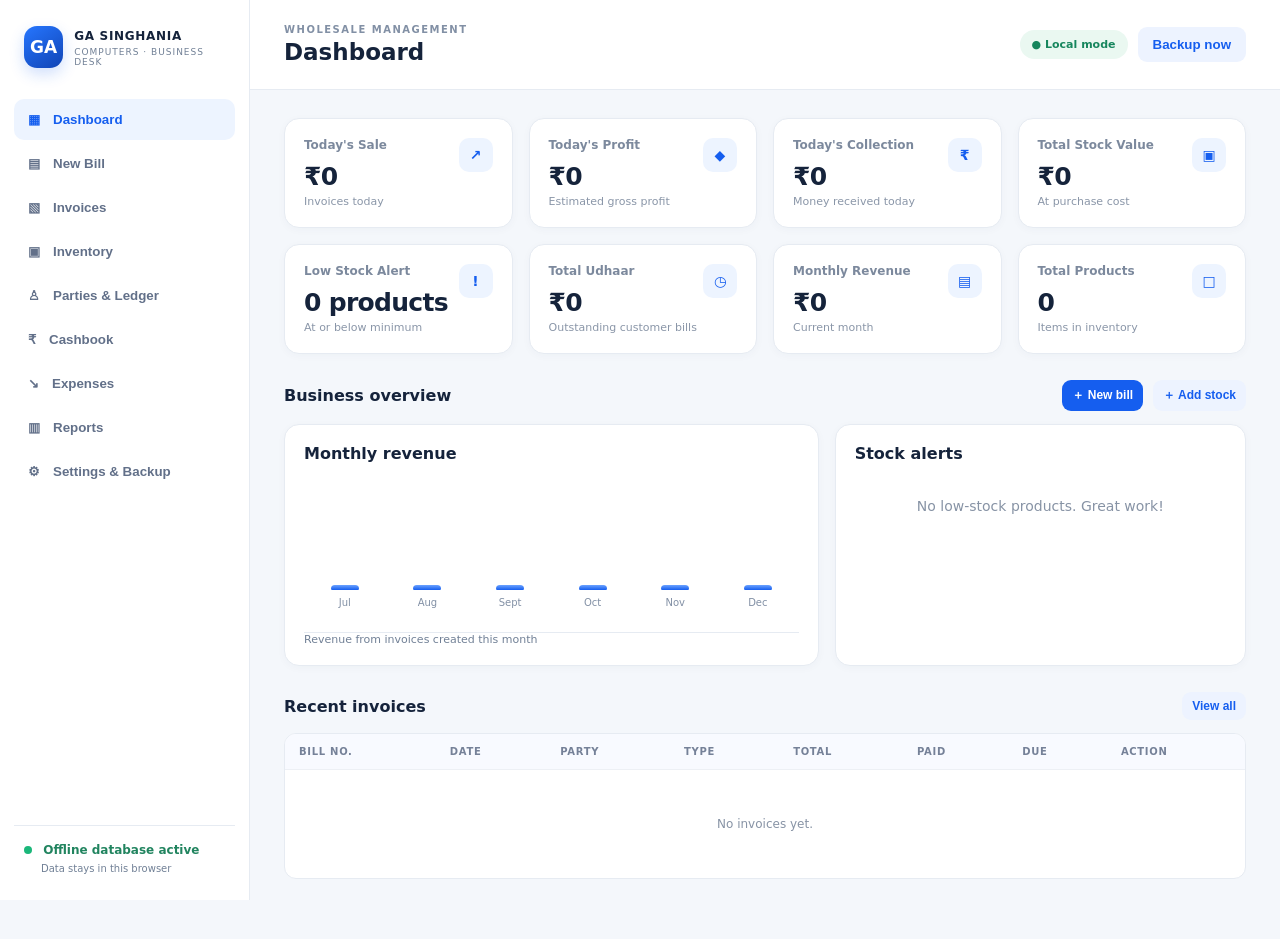
==== commit de764fe3: "Add files via upload" ====
--- a/index.html
+++ b/index.html
@@ -1,86 +1,36 @@
-<!DOCTYPE html>
+<!doctype html>
 <html lang="en">
 <head>
-  <meta charset="UTF-8">
-  <meta name="viewport" content="width=device-width, initial-scale=1.0">
-  <meta name="theme-color" content="#101828">
-  <title>SARVIO — Shop Smart</title>
-  <link rel="stylesheet" href="style.css">
+<meta charset="utf-8"><meta name="viewport" content="width=device-width,initial-scale=1">
+<meta name="theme-color" content="#155eef"><title>GA Singhania Computers | Business Desk</title>
+<link rel="manifest" href="manifest.webmanifest"><link rel="stylesheet" href="styles.css">
 </head>
 <body>
-  <header class="topbar">
-    <a class="brand" href="#" aria-label="SARVIO home"><span class="brand-mark">S</span><span>SARVIO</span></a>
-    <div class="search-wrap"><input id="searchInput" type="search" placeholder="Search laptops, accessories, services..." aria-label="Search products"><button id="searchBtn">Search</button></div>
-    <div class="header-actions"><button class="icon-btn" id="accountOpenBtn">Login / Register</button><button class="icon-btn" id="myOrdersOpenBtn">My Orders</button><button class="cart-btn" id="cartOpenBtn">🛒 Cart <span id="cartCount">0</span></button></div>
-  </header>
-
-  <main>
-    <section id="promoBanner" class="promo-banner" aria-label="Store promotion">
-      <div class="promo-banner-copy"><span id="bannerEyebrow" class="promo-eyebrow">SARVIO SPECIAL</span><h1 id="bannerTitle">Smart tech. Better prices.</h1><p id="bannerText">Discover great deals on computers, laptops and accessories.</p><a id="bannerButton" class="promo-button" href="#catalog">Shop now →</a></div>
-      <div id="bannerImageWrap" class="promo-banner-image hidden"><img id="bannerImage" alt="Store promotion"></div>
-    </section>
-    <section class="hero">
-      <div class="hero-copy"><span class="eyebrow">SMART TECH. BETTER PRICES.</span><h1>Tech that works<br><span>for your world.</span></h1><p>Shop computers, laptops, accessories and more — all in one place.</p><a href="#catalog" class="primary-link">Explore products <span>→</span></a></div>
-      <div class="hero-art" aria-hidden="true"><div class="orb orb1"></div><div class="orb orb2"></div><div class="device laptop"><div class="screen"><div class="screen-logo">S</div><div class="screen-line"></div><div class="screen-line short"></div></div><div class="keyboard"></div></div><div class="floating-chip">⚡ Great deals</div><div class="floating-tag">TECH<br>ESSENTIALS</div></div>
-    </section>
-
-    <section class="benefits"><div><span>✓</span><p><b>Carefully selected</b><small>Useful tech essentials</small></p></div><div><span>↗</span><p><b>Easy ordering</b><small>Simple checkout flow</small></p></div><div><span>⌂</span><p><b>Service support</b><small>Help when you need it</small></p></div></section>
-
-    <section class="catalog section" id="catalog">
-      <div class="section-heading"><div><span class="eyebrow">THE COLLECTION</span><h2>Shop by category</h2></div><button class="text-btn" id="clearFiltersBtn">Clear filters ↗</button></div>
-      <div id="categoryChips" class="category-chips"></div>
-      <div class="section-heading product-heading"><div><h2>Featured products</h2><p id="resultsLabel">Explore the latest picks</p></div><select id="sortSelect" aria-label="Sort products"><option value="featured">Featured</option><option value="price-low">Price: low to high</option><option value="price-high">Price: high to low</option><option value="name">Name: A–Z</option></select></div>
-      <div id="productGrid" class="product-grid"></div>
-      <div id="emptyProducts" class="empty-state hidden"><div>📦</div><h3>No products found</h3><p>Try another search or add products from the admin panel.</p></div>
-    </section>
-
-    <section class="service-strip"><div><span class="service-icon">🛠️</span><div><h3>Need a repair?</h3><p>Computer, laptop and IT support can be added to your catalogue too.</p></div></div><button id="serviceInfoBtn" class="secondary-btn">How it works</button></section>
-  </main>
-
-  <footer><a class="brand footer-brand" href="#"><span class="brand-mark">S</span><span>SARVIO</span></a><p>Shop smart. Save more.</p><small>SARVIO online store • Secure customer accounts</small></footer>
-
-
-
-  <div class="overlay hidden" id="accountOverlay"><section class="modal account-modal"><div class="modal-head"><div><span class="eyebrow">YOUR SARVIO ACCOUNT</span><h2 id="accountHeading">Welcome back</h2></div><button class="close-btn" data-close="accountOverlay">×</button></div><div id="accountSignedOut"><div class="account-switch"><button type="button" class="account-switch-btn active" data-account-view="login">Login</button><button type="button" class="account-switch-btn" data-account-view="register">Create account</button></div><form id="customerLoginForm" class="account-form"><label>Email address<input name="email" type="email" required autocomplete="email" placeholder="you@example.com"></label><label>Password<input name="password" type="password" required minlength="6" autocomplete="current-password" placeholder="Your password"></label><button class="primary-btn full" type="submit">Login</button><p class="small-note">Your login is securely handled by Supabase Authentication.</p></form><form id="customerRegisterForm" class="account-form hidden"><label>Full name<input name="name" required maxlength="100" autocomplete="name" placeholder="Your full name"></label><label>Email address<input name="email" type="email" required autocomplete="email" placeholder="you@example.com"></label><label>Mobile number (optional)<input name="phone" type="tel" maxlength="18" autocomplete="tel" placeholder="Your mobile number"></label><label>Password<input name="password" type="password" required minlength="6" autocomplete="new-password" placeholder="At least 6 characters"></label><button class="primary-btn full" type="submit">Create account</button><p class="small-note">A customer profile will also be saved in your Supabase database database.</p></form></div><div id="accountSignedIn" class="hidden"><p id="accountWelcome" class="muted"></p><button id="customerSignOutBtn" class="secondary-btn full" type="button">Sign out</button></div></section></div>
-
-  <div class="overlay hidden" id="promoPopupOverlay"><section class="modal promo-popup-modal"><button class="close-btn promo-popup-close" id="promoPopupClose" aria-label="Close popup">×</button><div id="popupImageWrap" class="promo-popup-image hidden"><img id="popupImage" alt="Promotion"></div><span id="popupEyebrow" class="eyebrow">A SPECIAL OFFER FOR YOU</span><h2 id="popupTitle">Don't miss our latest offers</h2><p id="popupText">Explore selected tech deals at SARVIO.</p><a id="popupButton" class="primary-btn promo-popup-button" href="#catalog">Explore offers</a><button id="popupDismissBtn" class="text-btn">Maybe later</button></section></div>
-
-  <div class="overlay hidden" id="productDetailOverlay"><section class="modal detail-modal"><div class="modal-head"><div><span class="eyebrow">PRODUCT DETAILS</span><h2 id="detailTitle">Product name</h2></div><button class="close-btn" data-close="productDetailOverlay">×</button></div><div class="detail-layout"><div class="detail-gallery"><div id="detailMainImage" class="detail-main-image"></div><div id="detailThumbnails" class="detail-thumbnails"></div></div><div class="detail-copy"><span id="detailCategory" class="product-category"></span><div class="detail-price-row"><strong id="detailPrice" class="price"></strong><span id="detailOldPrice" class="old-price"></span></div><p id="detailDescription" class="detail-description"></p><div class="detail-stock" id="detailStock"></div><div class="detail-actions"><div class="detail-qty"><button id="detailQtyMinus" type="button">−</button><span id="detailQty">1</span><button id="detailQtyPlus" type="button">+</button></div><button id="detailAddBtn" class="primary-btn">Add to cart</button></div><p class="small-note">Product details and stock are shown from this offline demo catalogue.</p></div></div></section></div>
-  <div class="overlay hidden" id="cartOverlay"><aside class="drawer"><div class="drawer-head"><div><span class="eyebrow">YOUR BAG</span><h2>Shopping cart</h2></div><button class="close-btn" data-close="cartOverlay">×</button></div><div id="cartItems" class="cart-items"></div><div class="cart-footer"><div class="total-row"><span>Subtotal</span><strong id="cartSubtotal">₹0</strong></div><p class="muted">Delivery charges, if any, can be confirmed by the store.</p><button id="checkoutBtn" class="primary-btn full">Continue to checkout</button></div></aside></div>
-
-  <div class="overlay hidden" id="customerOrdersOverlay"><section class="modal customer-orders-modal"><div class="modal-head"><div><span class="eyebrow">YOUR SARVIO ACCOUNT</span><h2>Order history</h2></div><button class="close-btn" data-close="customerOrdersOverlay">×</button></div><p class="muted">Enter the same mobile number used when placing your order.</p><form id="customerOrdersForm" class="order-lookup-form"><label>Mobile number<input name="phone" required inputmode="tel" pattern="[0-9+() -]{8,18}" placeholder="Enter your mobile number"></label><button class="primary-btn" type="submit">Find my orders</button></form><div id="customerOrdersResults" class="customer-orders-results"><div class="no-items">Your order history will appear here.</div></div><p class="small-note">Offline demo: order history is only available in the same browser where orders were placed. This lookup is not secure account authentication.</p></section></div>
-
-  <div class="overlay hidden" id="checkoutOverlay"><section class="modal checkout-modal"><div class="modal-head"><div><span class="eyebrow">ALMOST THERE</span><h2>Place your order</h2></div><button class="close-btn" data-close="checkoutOverlay">×</button></div><form id="checkoutForm"><div class="form-grid"><label>Full name *<input name="name" required maxlength="100" placeholder="Your name" autocomplete="name"></label><label>Indian mobile number *<input name="phone" required type="tel" inputmode="numeric" autocomplete="tel-national" maxlength="10" pattern="[6-9][0-9]{9}" title="Enter a 10-digit Indian mobile number starting with 6, 7, 8 or 9" placeholder="10-digit mobile number"></label><label class="span-two">Saved address<select id="savedAddressSelect"><option value="">Enter a new address</option></select><small>You can save up to 3 addresses to your account.</small></label><label class="span-two">Delivery address *<textarea name="address" id="checkoutAddress" required rows="3" maxlength="500" autocomplete="street-address" placeholder="House no., street, area, city, PIN code"></textarea></label><div class="span-two address-actions"><button type="button" class="secondary-btn" id="useCurrentLocationBtn">📍 Use My Current Location</button><button type="button" class="secondary-btn" id="saveAddressBtn">Save this address</button><span id="locationStatus" class="small-note" aria-live="polite"></span></div><label>Address label<select name="addressLabel" id="addressLabel"><option>Home</option><option>Work</option><option>Other</option></select></label><label class="checkbox-label"><input type="checkbox" name="permanentAddress" id="permanentAddress"> Save as permanent/default address</label><label>Payment method<select name="payment"><option value="Cash on delivery">Cash on delivery (demo)</option><option value="Pay at store">Pay at store</option></select></label><label>Notes (optional)<input name="notes" maxlength="250" placeholder="Any delivery instructions"></label></div><div class="checkout-summary"><span>Order total</span><strong id="checkoutTotal">₹0</strong></div><p class="small-note">Phone format is checked, but this does not prove the number is real. Location requires browser permission. No payment is collected by this demo checkout.</p><button class="primary-btn full" type="submit">Confirm order</button></form></section></div>
-
-  <div class="overlay hidden" id="successOverlay"><section class="modal success-modal"><div class="success-check">✓</div><span class="eyebrow">ORDER RECEIVED</span><h2>Thanks for your order!</h2><p id="successMessage">Your order has been saved on this device.</p><button class="primary-btn full" id="successDoneBtn">Continue shopping</button></section></div>
-
-  <div class="overlay hidden" id="adminOverlay"><section class="modal admin-modal"><div class="modal-head"><div><span class="eyebrow">STORE CONTROL CENTER</span><h2>Admin panel</h2></div><button class="close-btn" data-close="adminOverlay">×</button></div>
-    <div id="adminLoginView"><p class="muted">Sign in with the authorized SARVIO Supabase admin account to manage cloud products, promotions and orders.</p><form id="adminLoginForm" class="login-form"><label>Admin email<input name="email" type="email" required autocomplete="username" placeholder="Admin email address"></label><label>Admin password<input name="password" type="password" required autocomplete="current-password" placeholder="Supabase password"></label><button class="primary-btn" type="submit">Sign in</button></form><p class="small-note">Admin access is restricted to the authorized SARVIO Supabase user. Enable Email/Password sign-in in Supabase Authentication.</p></div>
-    <div id="adminDashboard" class="hidden">
-      <div class="admin-tabs"><button class="admin-tab active" data-tab="products">Products</button><button class="admin-tab" data-tab="categories">Categories</button><button class="admin-tab" data-tab="orders">Orders <span id="adminOrderCount">0</span></button><button class="admin-tab" data-tab="promotions">Banner & Popup</button><button class="admin-tab" data-tab="settings">Settings</button></div>
-      <div class="admin-panel active" id="panel-products"><div class="admin-panel-head"><div><h3>Products</h3><p>Manage what customers can buy.</p></div><button class="primary-btn" id="newProductBtn">＋ Add product</button></div><div id="adminProductsList" class="admin-list"></div>
-        <form id="productForm" class="admin-form hidden"><h3 id="productFormTitle">Add product</h3><input type="hidden" name="id"><div class="form-grid"><label>Product name *<input name="name" required maxlength="120"></label><label>Category *<select name="category" id="productCategorySelect" required></select></label><label>Price (₹) *<input name="price" required type="number" min="0" step="0.01"></label><label>Compare-at price (₹)<input name="oldPrice" type="number" min="0" step="0.01"></label><label class="span-two">Description<textarea name="description" rows="3" maxlength="1000"></textarea></label><label class="span-two">Upload product images (select multiple)<input name="imageFiles" type="file" accept="image/*" multiple><small>You can select several photos at once. Up to 12 images per product; each uploaded image must be under 1.2 MB. Local uploads are stored in this browser.</small></label><label class="span-two">Image URLs (optional)<textarea name="imageUrls" rows="3" placeholder="Paste one image URL per line, e.g. https://example.com/front.jpg"></textarea><small>For multiple online images, paste one URL on each line. Uploads and URLs can be combined.</small></label><label>Stock quantity<input name="stock" type="number" min="0" step="1" value="10"></label><label class="checkbox-label"><input name="featured" type="checkbox"> Feature this product</label></div><div class="form-actions"><button type="button" class="secondary-btn" id="cancelProductBtn">Cancel</button><button class="primary-btn" type="submit">Save product</button></div></form>
-      </div>
-      <div class="admin-panel" id="panel-categories"><div class="admin-panel-head"><div><h3>Categories</h3><p>Create and rename store categories.</p></div></div><form id="categoryForm" class="category-form"><input name="name" required maxlength="60" placeholder="New category name"><button class="primary-btn" type="submit">Add category</button></form><div id="adminCategoriesList" class="admin-list"></div></div>
-      <div class="admin-panel" id="panel-orders"><div class="admin-panel-head"><div><h3>Customer orders</h3><p>Orders submitted by customers and saved in Supabase.</p></div><button class="secondary-btn" id="exportOrdersBtn">Export CSV</button></div><div id="adminOrdersList" class="admin-list"></div></div>
-      <div class="admin-panel" id="panel-promotions">
-        <div class="admin-panel-head"><div><h3>Banner & popup</h3><p>Edit promotions shown on the storefront or turn them off.</p></div></div>
-        <form id="promotionForm" class="admin-form promotion-form">
-          <section class="settings-card"><div class="promo-admin-heading"><div><h4>Homepage banner</h4><p>Large promotional section shown near the top of the store.</p></div><label class="toggle-label"><input name="bannerEnabled" type="checkbox" checked> Enable banner</label></div>
-            <div class="form-grid"><label>Small label<input name="bannerEyebrow" maxlength="50" value="SARVIO SPECIAL"></label><label>Button text<input name="bannerButtonText" maxlength="30" value="Shop now →"></label><label class="span-two">Heading *<input name="bannerTitle" required maxlength="100" value="Smart tech. Better prices."></label><label class="span-two">Description<textarea name="bannerText" rows="2" maxlength="250">Discover great deals on computers, laptops and accessories.</textarea></label><label>Button link<input name="bannerLink" value="#catalog" placeholder="#catalog or https://..."></label><label>Banner image URL (optional)<input name="bannerImageUrl" type="url" placeholder="https://example.com/banner.jpg"></label><label class="span-two">Or upload banner image<input name="bannerImageFile" type="file" accept="image/*"><small>Optional. Recommended wide image. Uploaded image under 1.2 MB.</small></label></div>
-          </section>
-          <section class="settings-card"><div class="promo-admin-heading"><div><h4>Popup promotion</h4><p>A promotional popup displayed once per browser session when enabled.</p></div><label class="toggle-label"><input name="popupEnabled" type="checkbox"> Enable popup</label></div>
-            <div class="form-grid"><label>Small label<input name="popupEyebrow" maxlength="60" value="A SPECIAL OFFER FOR YOU"></label><label>Button text<input name="popupButtonText" maxlength="35" value="Explore offers"></label><label class="span-two">Heading *<input name="popupTitle" required maxlength="100" value="Don't miss our latest offers"></label><label class="span-two">Message<textarea name="popupText" rows="2" maxlength="300">Explore selected tech deals at SARVIO.</textarea></label><label>Button link<input name="popupLink" value="#catalog" placeholder="#catalog or https://..."></label><label>Popup image URL (optional)<input name="popupImageUrl" type="url" placeholder="https://example.com/offer.jpg"></label><label class="span-two">Or upload popup image<input name="popupImageFile" type="file" accept="image/*"><small>Optional. Uploaded image under 1.2 MB.</small></label><label>Popup delay (seconds)<input name="popupDelay" type="number" min="0" max="60" value="2"></label></div>
-          </section>
-          <div class="form-actions"><button type="button" class="secondary-btn" id="previewPopupBtn">Preview popup</button><button type="submit" class="primary-btn">Save banner & popup</button></div>
-        </form>
-      </div>
-      <div class="admin-panel" id="panel-settings"><div class="admin-panel-head"><div><h3>Store settings</h3><p>Offline demo tools.</p></div></div><div class="settings-card"><h4>Backup your data</h4><p>Export products, categories and orders as a JSON file so you can restore them later.</p><button class="secondary-btn" id="exportDataBtn">Export store backup</button><label class="import-label">Import store backup<input id="importDataInput" type="file" accept="application/json"></label></div><div class="settings-card danger-card"><h4>Reset demo store</h4><p>Removes locally saved products, categories, cart and orders from this browser.</p><button class="danger-btn" id="resetStoreBtn">Reset all store data</button></div><button class="text-btn" id="adminLogoutBtn">Sign out of admin</button></div>
-    </div>
-  </section></div>
-
-  <div class="toast hidden" id="toast"></div>
-  <script src="app.js" defer></script>
-  <script type="module" src="supabase-bootstrap.js"></script>
-</body>
-</html>+<div class="app-shell">
+<aside class="sidebar" id="sidebar">
+  <div class="brand"><div class="brand-mark">GA</div><div><b>GA SINGHANIA</b><small>COMPUTERS · BUSINESS DESK</small></div></div>
+  <nav id="nav">
+    <button class="nav-item active" data-page="dashboard">▦ <span>Dashboard</span></button>
+    <button class="nav-item" data-page="billing">▤ <span>New Bill</span></button>
+    <button class="nav-item" data-page="invoices">▧ <span>Invoices</span></button>
+    <button class="nav-item" data-page="products">▣ <span>Inventory</span></button>
+    <button class="nav-item" data-page="parties">♙ <span>Parties & Ledger</span></button>
+    <button class="nav-item" data-page="cashbook">₹ <span>Cashbook</span></button>
+    <button class="nav-item" data-page="expenses">↘ <span>Expenses</span></button>
+    <button class="nav-item" data-page="reports">▥ <span>Reports</span></button>
+    <button class="nav-item" data-page="settings">⚙ <span>Settings & Backup</span></button>
+  </nav>
+  <div class="sidebar-foot"><span class="offline-dot"></span> Offline database active<small>Data stays in this browser</small></div>
+</aside>
+<main class="main">
+<header class="topbar"><button class="icon-btn mobile-menu" id="menuBtn">☰</button><div><div class="eyebrow">WHOLESALE MANAGEMENT</div><h1 id="pageTitle">Dashboard</h1></div><div class="top-actions"><span class="local-pill">● Local mode</span><button class="btn btn-light" id="quickBackup">Backup now</button></div></header>
+<div class="content" id="appContent"></div>
+</main>
+</div>
+<div class="mobile-nav" id="mobileNav">
+<button data-page="dashboard" class="active">▦<small>Home</small></button><button data-page="billing">▤<small>Bill</small></button><button data-page="products">▣<small>Stock</small></button><button data-page="parties">♙<small>Parties</small></button><button data-page="cashbook">₹<small>Cashbook</small></button><button data-page="expenses">↘<small>Expenses</small></button>
+</div>
+<div class="toast" id="toast"></div>
+<dialog id="modal"><div class="modal-head"><h2 id="modalTitle">Add</h2><button class="icon-btn" id="closeModal">✕</button></div><div id="modalBody"></div></dialog>
+<script src="app.js"></script>
+</body></html>
--- a/styles.css
+++ b/styles.css
@@ -0,0 +1 @@
+*{box-sizing:border-box} :root{--blue:#155eef;--blue2:#0b46b8;--ink:#15233b;--muted:#718096;--line:#e6ebf2;--bg:#f4f7fb;--green:#159568;--red:#d64545}body{margin:0;background:var(--bg);color:var(--ink);font:14px Inter,system-ui,-apple-system,Segoe UI,sans-serif}.app-shell{display:flex;min-height:100vh}.sidebar{width:250px;background:#fff;border-right:1px solid var(--line);padding:22px 14px;display:flex;flex-direction:column;position:fixed;inset:0 auto 0 0;z-index:5}.brand{display:flex;gap:11px;align-items:center;padding:4px 10px 28px}.brand-mark{width:42px;height:42px;border-radius:13px;background:linear-gradient(145deg,#2676ff,#1044b5);display:grid;place-items:center;color:#fff;font-weight:900;font-size:17px;box-shadow:0 6px 15px #155eef33}.brand b{font-size:12px;letter-spacing:.7px}.brand small{display:block;color:var(--muted);font-size:9px;letter-spacing:1px;margin-top:4px}.nav-item{width:100%;border:0;background:transparent;color:#627089;text-align:left;padding:13px 14px;border-radius:10px;margin:3px 0;display:flex;gap:13px;align-items:center;font-weight:600;cursor:pointer}.nav-item.active,.nav-item:hover{background:#edf4ff;color:var(--blue)}.sidebar-foot{margin-top:auto;border-top:1px solid var(--line);padding:17px 10px 4px;color:#21845f;font-weight:700;font-size:12px}.sidebar-foot small{display:block;color:var(--muted);font-weight:400;margin:6px 0 0 17px}.offline-dot{display:inline-block;width:8px;height:8px;border-radius:50%;background:#1bb77a;margin-right:7px}.main{margin-left:250px;width:calc(100% - 250px);min-width:0}.topbar{height:90px;background:#fff;border-bottom:1px solid var(--line);display:flex;align-items:center;justify-content:space-between;padding:0 34px;position:sticky;top:0;z-index:4}.eyebrow{font-size:10px;letter-spacing:1.5px;color:#8290a5;font-weight:800}h1{font-size:23px;margin:4px 0 0}.top-actions{display:flex;gap:10px;align-items:center}.local-pill{background:#eaf8f1;color:#16865d;border-radius:30px;padding:8px 12px;font-size:11px;font-weight:800}.content{padding:28px 34px 60px;max-width:1500px;margin:auto}.grid{display:grid;gap:16px}.stats{grid-template-columns:repeat(4,minmax(0,1fr))}.card{background:#fff;border:1px solid var(--line);border-radius:15px;padding:19px;box-shadow:0 2px 8px #1b365008}.stat-label{color:#7c899d;font-size:12px;font-weight:600}.stat-value{font-size:25px;font-weight:800;margin:10px 0 4px;letter-spacing:-.7px}.stat-note{font-size:11px;color:#8a96a8}.stat-icon{float:right;width:34px;height:34px;border-radius:10px;background:#edf4ff;color:var(--blue);display:grid;place-items:center;font-weight:800}.section-head{display:flex;justify-content:space-between;align-items:center;margin:26px 0 13px;gap:12px}.section-head h2,.card h2{font-size:16px;margin:0}.muted{color:var(--muted)}.two-col{grid-template-columns:1.3fr 1fr}.three-col{grid-template-columns:repeat(3,1fr)}.btn{border:0;border-radius:9px;padding:10px 15px;font-weight:700;cursor:pointer;background:var(--blue);color:#fff}.btn:hover{background:var(--blue2)}.btn-light{background:#edf3ff;color:var(--blue)}.btn-outline{background:#fff;color:#34445d;border:1px solid var(--line)}.btn-danger{background:#fff0f0;color:#c43e3e}.btn-small{padding:7px 10px;font-size:12px}.toolbar{display:flex;gap:9px;flex-wrap:wrap;align-items:center}.field,select,textarea{width:100%;padding:11px 12px;border:1px solid #dce3ed;border-radius:9px;background:#fff;color:var(--ink);font:inherit;outline:none}.field:focus,select:focus,textarea:focus{border-color:#6b9eff;box-shadow:0 0 0 3px #155eef12}label{display:block;font-size:12px;font-weight:700;color:#52617a;margin:0 0 7px}.form-grid{display:grid;grid-template-columns:repeat(2,minmax(0,1fr));gap:13px}.form-grid .full{grid-column:1/-1}.table-wrap{overflow:auto;border:1px solid var(--line);border-radius:12px;background:#fff}table{width:100%;border-collapse:collapse;white-space:nowrap}th,td{padding:12px 14px;border-bottom:1px solid #edf0f5;text-align:left;font-size:12px}th{background:#f8faff;color:#758198;font-size:10px;text-transform:uppercase;letter-spacing:.7px}tr:last-child td{border-bottom:0}.empty{text-align:center;padding:35px;color:#8793a5}.tag{display:inline-block;padding:5px 8px;border-radius:20px;background:#edf4ff;color:#155eef;font-size:10px;font-weight:800}.tag.green{background:#eaf8f1;color:#16865d}.tag.red{background:#fff0f0;color:#c43e3e}.bar-row{display:grid;grid-template-columns:100px 1fr 70px;gap:10px;align-items:center;margin:14px 0;font-size:12px}.bar{height:8px;background:#edf1f7;border-radius:9px;overflow:hidden}.bar i{display:block;height:100%;background:linear-gradient(90deg,#155eef,#66a1ff);border-radius:9px}.mobile-menu{display:none}.mobile-nav{display:none}.toast{position:fixed;bottom:25px;right:25px;background:#17243a;color:#fff;padding:13px 18px;border-radius:10px;opacity:0;transform:translateY(10px);transition:.2s;z-index:20;pointer-events:none}.toast.show{opacity:1;transform:none}dialog{border:0;border-radius:16px;width:min(620px,calc(100% - 28px));padding:22px;box-shadow:0 20px 80px #14213d40}dialog::backdrop{background:#14213d66}.modal-head{display:flex;justify-content:space-between;align-items:center;margin-bottom:18px}.modal-head h2{margin:0}.icon-btn{border:0;background:#f0f3f8;border-radius:8px;padding:8px 10px;cursor:pointer}.actions{display:flex;gap:8px;flex-wrap:wrap}.bill-lines{margin-top:15px}.bill-total{display:flex;justify-content:flex-end;gap:40px;padding:15px;font-weight:800}.notice{padding:13px 15px;border-radius:10px;background:#fff8e8;color:#87621c;font-size:12px;margin-bottom:18px}.quick-actions{display:flex;gap:10px;flex-wrap:wrap}.kpi{color:var(--green);font-weight:800}.chart{height:170px;display:flex;align-items:end;gap:9px;padding:15px 4px 24px;border-bottom:1px solid var(--line)}.chart-col{flex:1;display:flex;flex-direction:column;justify-content:end;align-items:center;height:100%;gap:7px;font-size:10px;color:#8290a5}.chart-col i{width:min(28px,75%);background:linear-gradient(#6ba2ff,#155eef);border-radius:6px 6px 2px 2px;min-height:3px}.chart-col b{font-size:9px;color:#5d6a80}.hidden{display:none!important}@media(max-width:1000px){.stats{grid-template-columns:repeat(2,1fr)}.two-col{grid-template-columns:1fr}.content{padding:22px}.topbar{padding:0 22px}}@media(max-width:650px){.sidebar{display:none}.main{margin:0;width:100%}.topbar{height:72px;padding:0 15px}.mobile-menu{display:block}.top-actions .local-pill{display:none}.top-actions .btn{padding:8px 10px;font-size:11px}.content{padding:17px 14px 95px}.stats{gap:9px}.card{padding:14px;border-radius:12px}.stat-value{font-size:20px}.stat-label{font-size:11px}.stat-note{font-size:10px}.mobile-nav{position:fixed;bottom:0;left:0;right:0;background:#fff;border-top:1px solid var(--line);display:flex;justify-content:space-around;padding:8px 3px calc(8px + env(safe-area-inset-bottom));z-index:8}.mobile-nav button{border:0;background:none;color:#758198;display:flex;flex-direction:column;align-items:center;gap:3px;font-size:18px;min-width:48px}.mobile-nav button.active{color:var(--blue)}.mobile-nav small{font-size:9px;font-weight:700}.form-grid{grid-template-columns:1fr}.form-grid .full{grid-column:auto}h1{font-size:19px}.section-head{margin-top:20px}.bar-row{grid-template-columns:75px 1fr 55px}.three-col{grid-template-columns:1fr}.toast{left:15px;right:15px;bottom:85px;text-align:center}}
